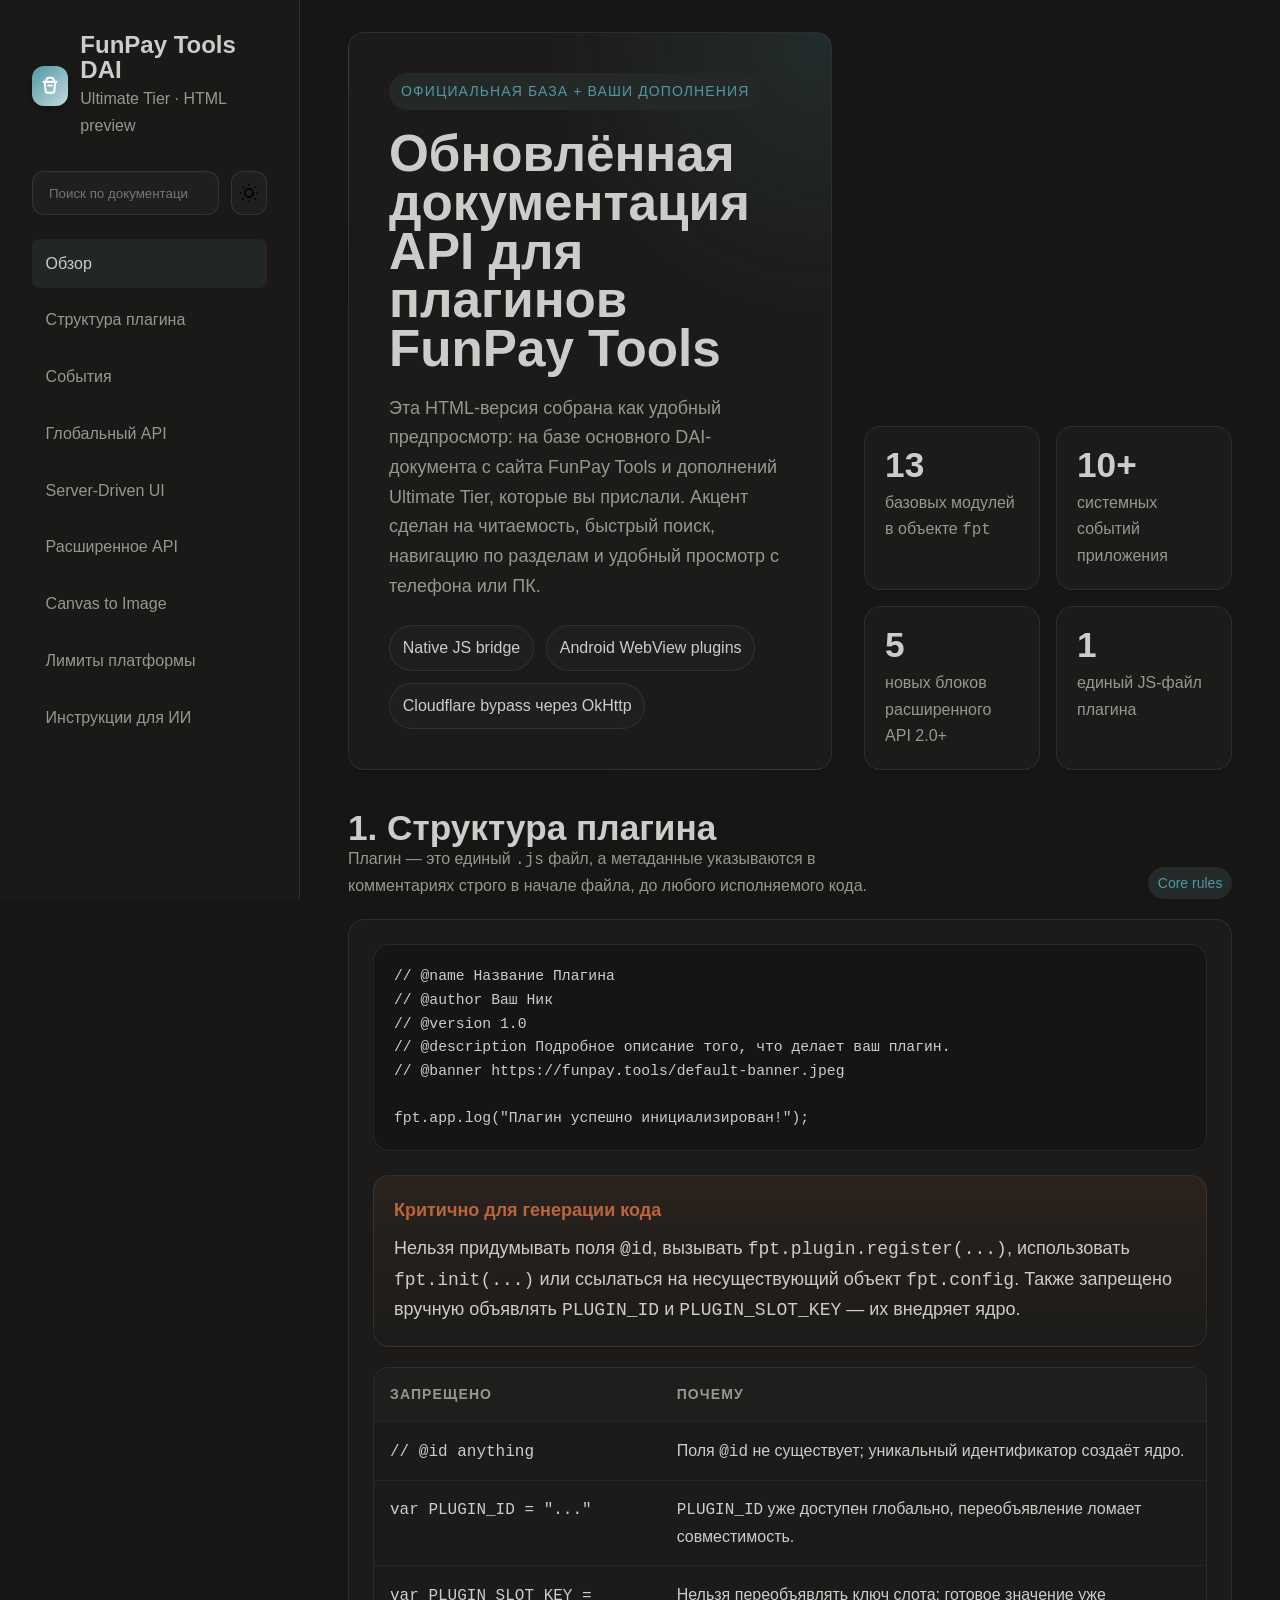
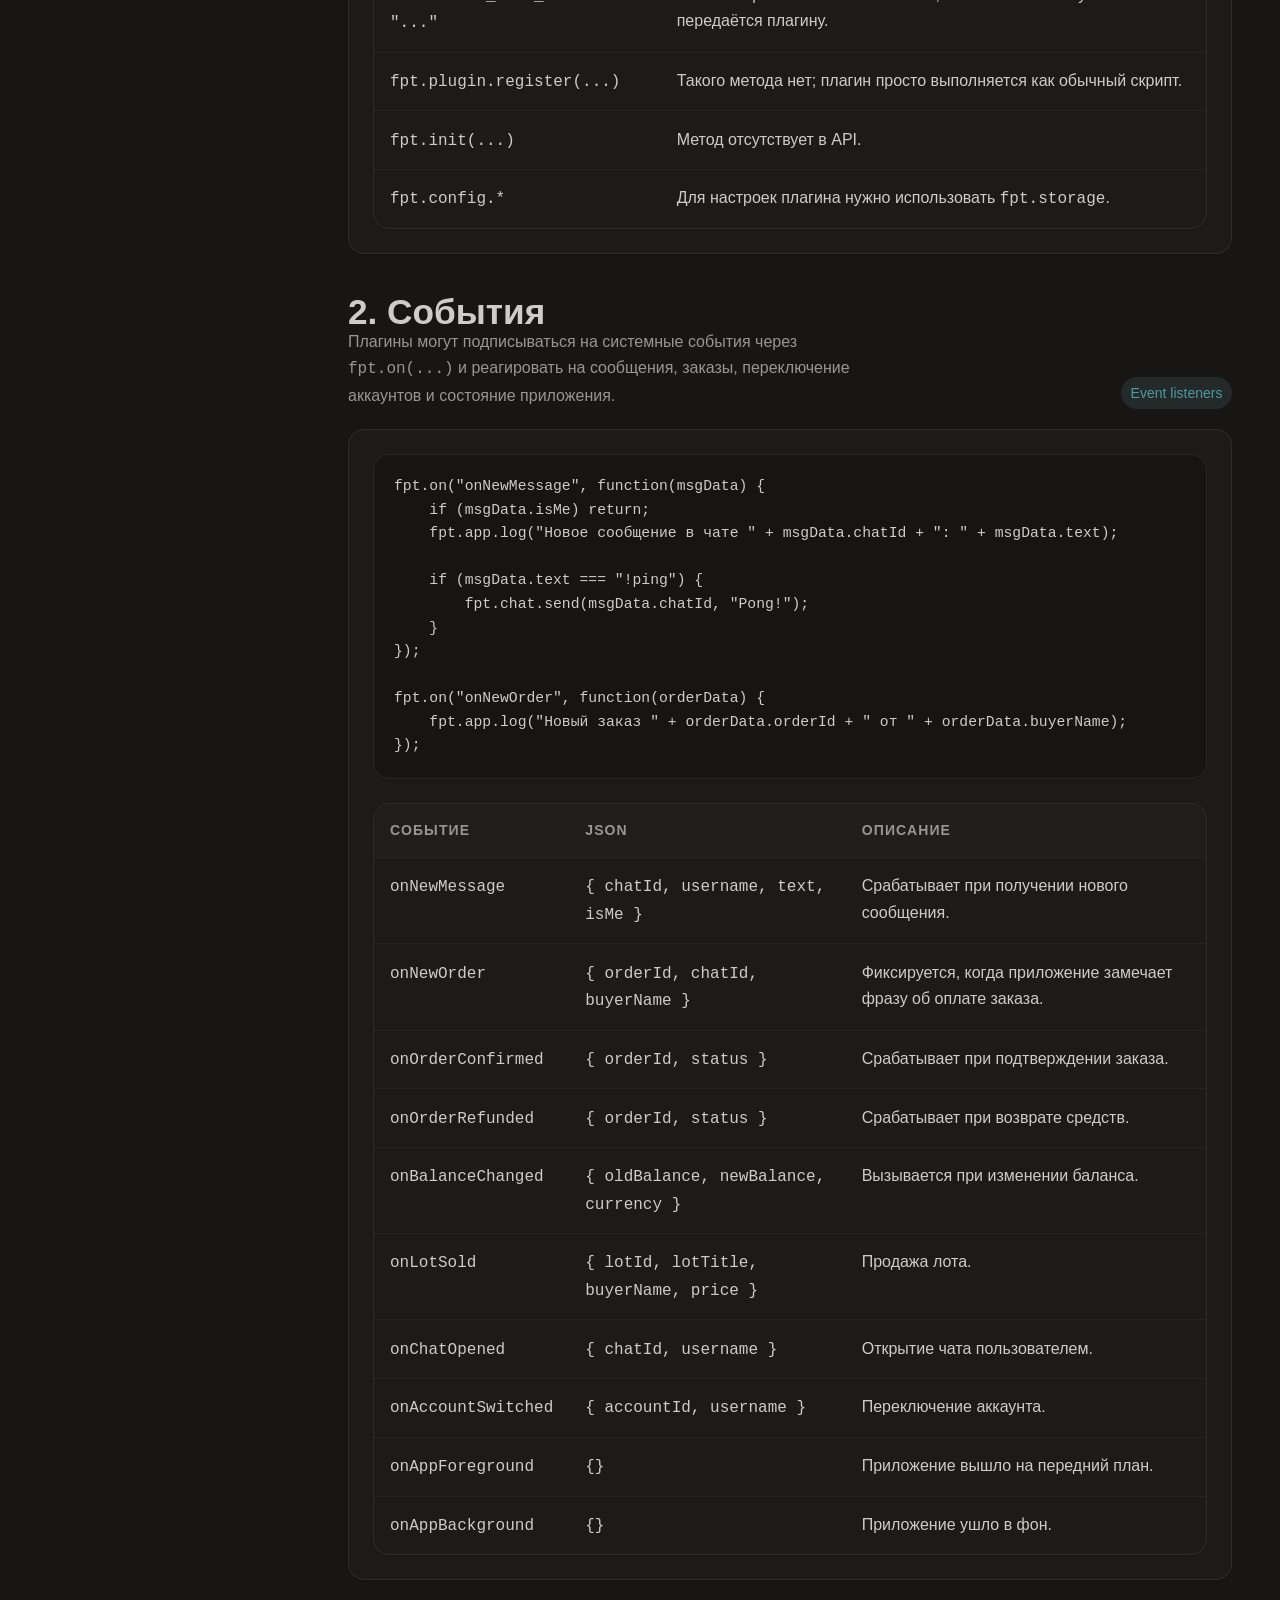
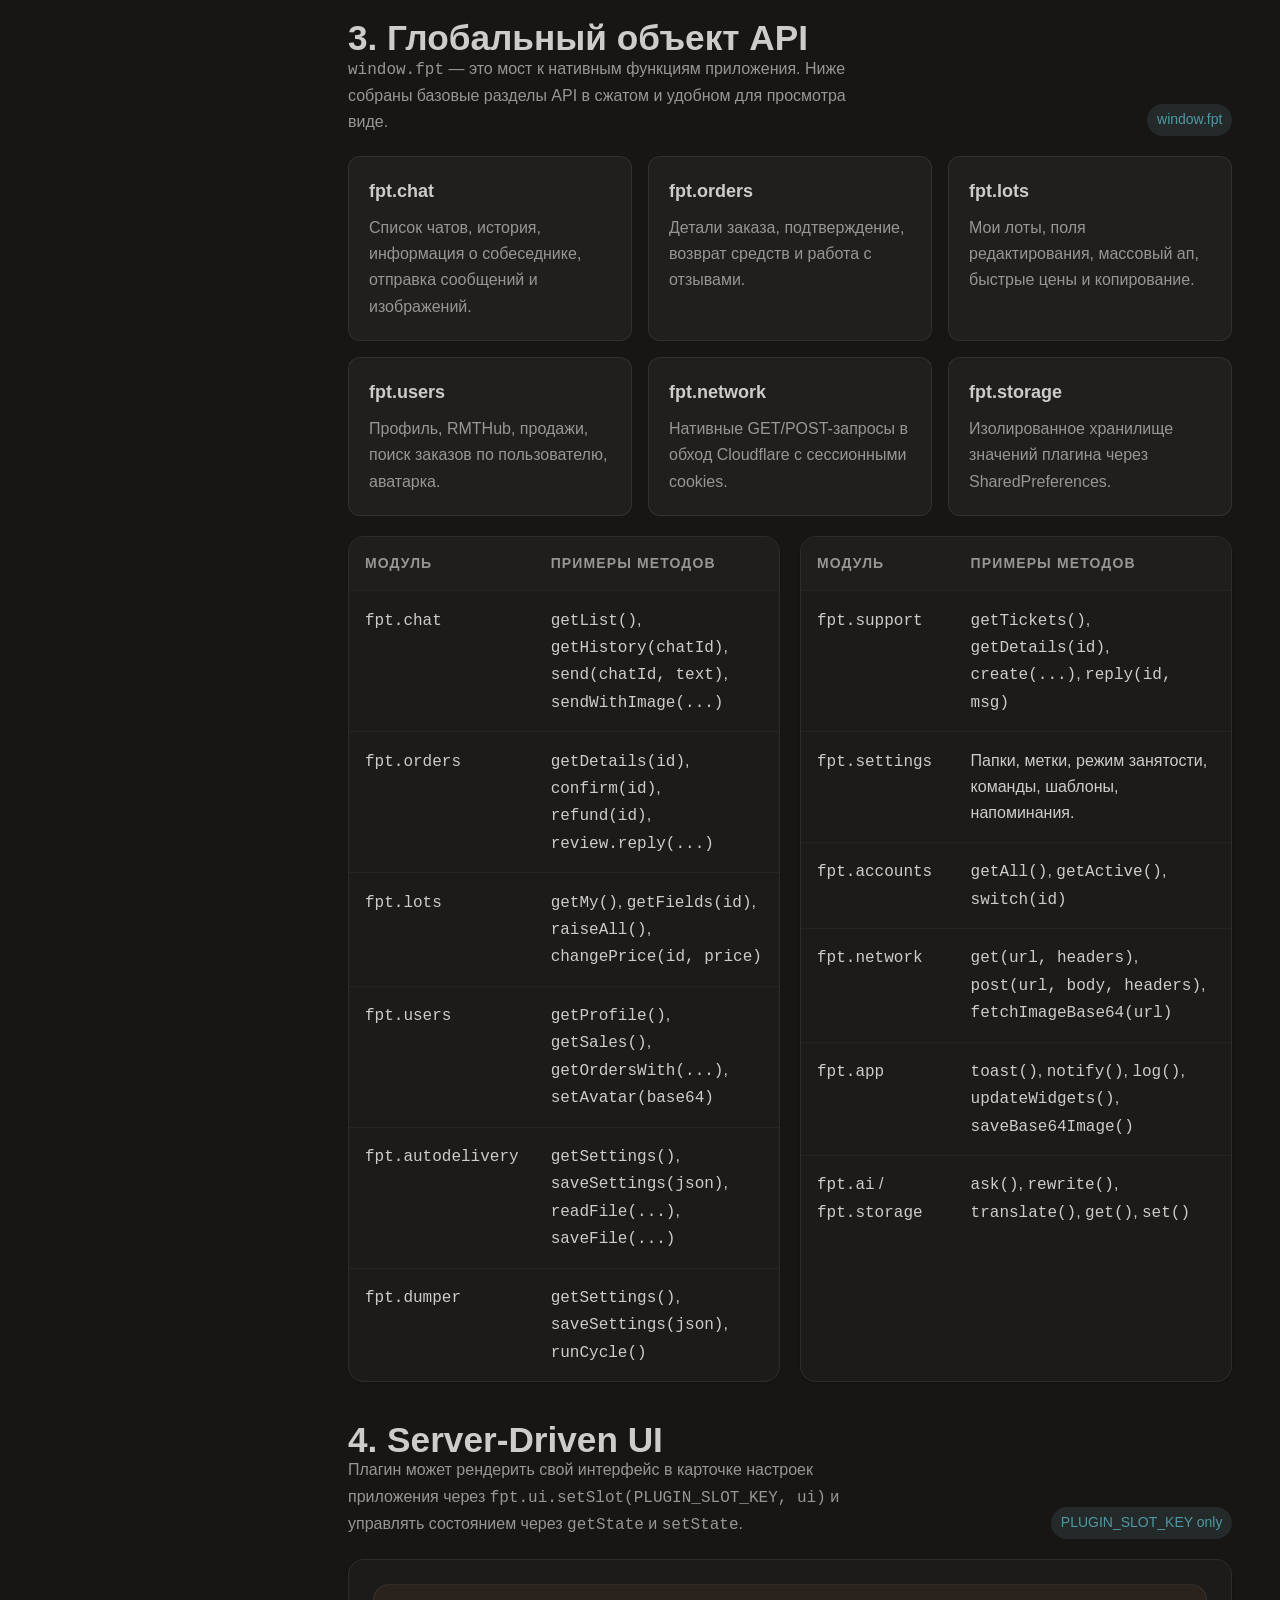
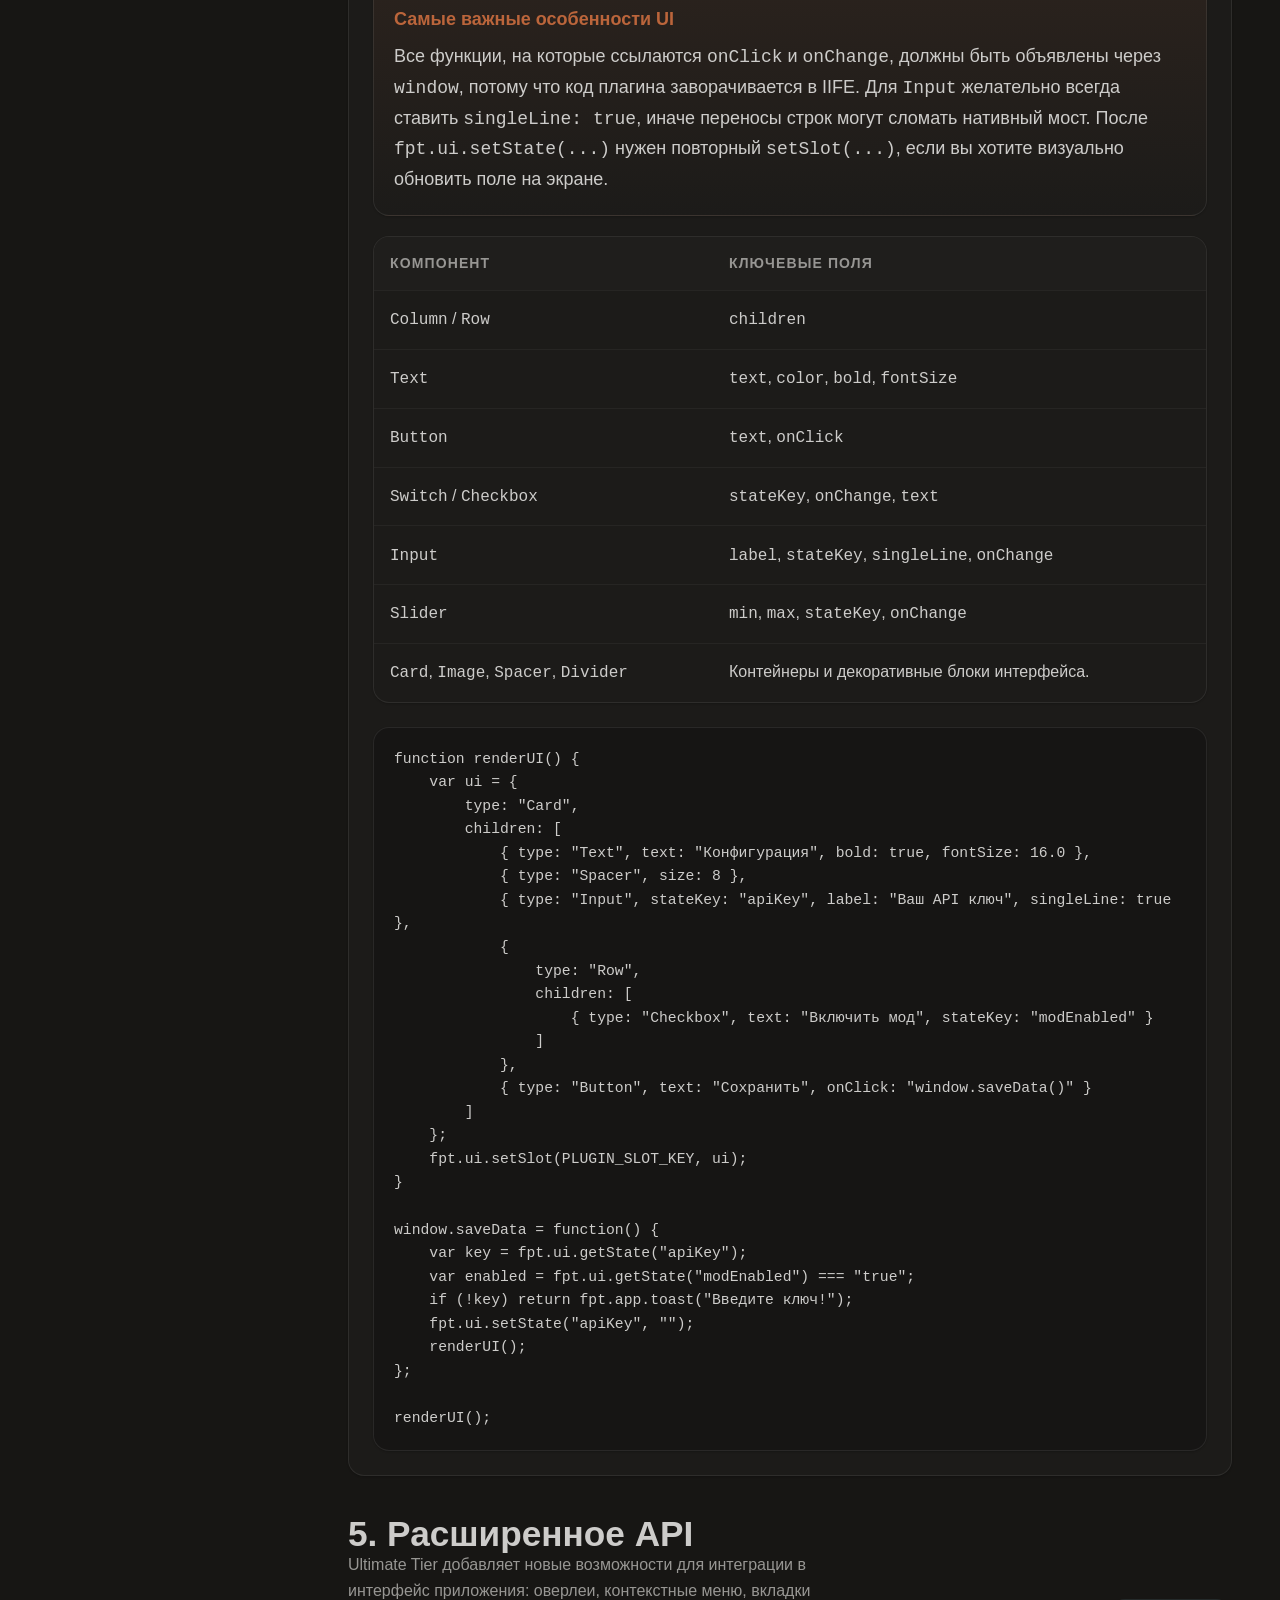
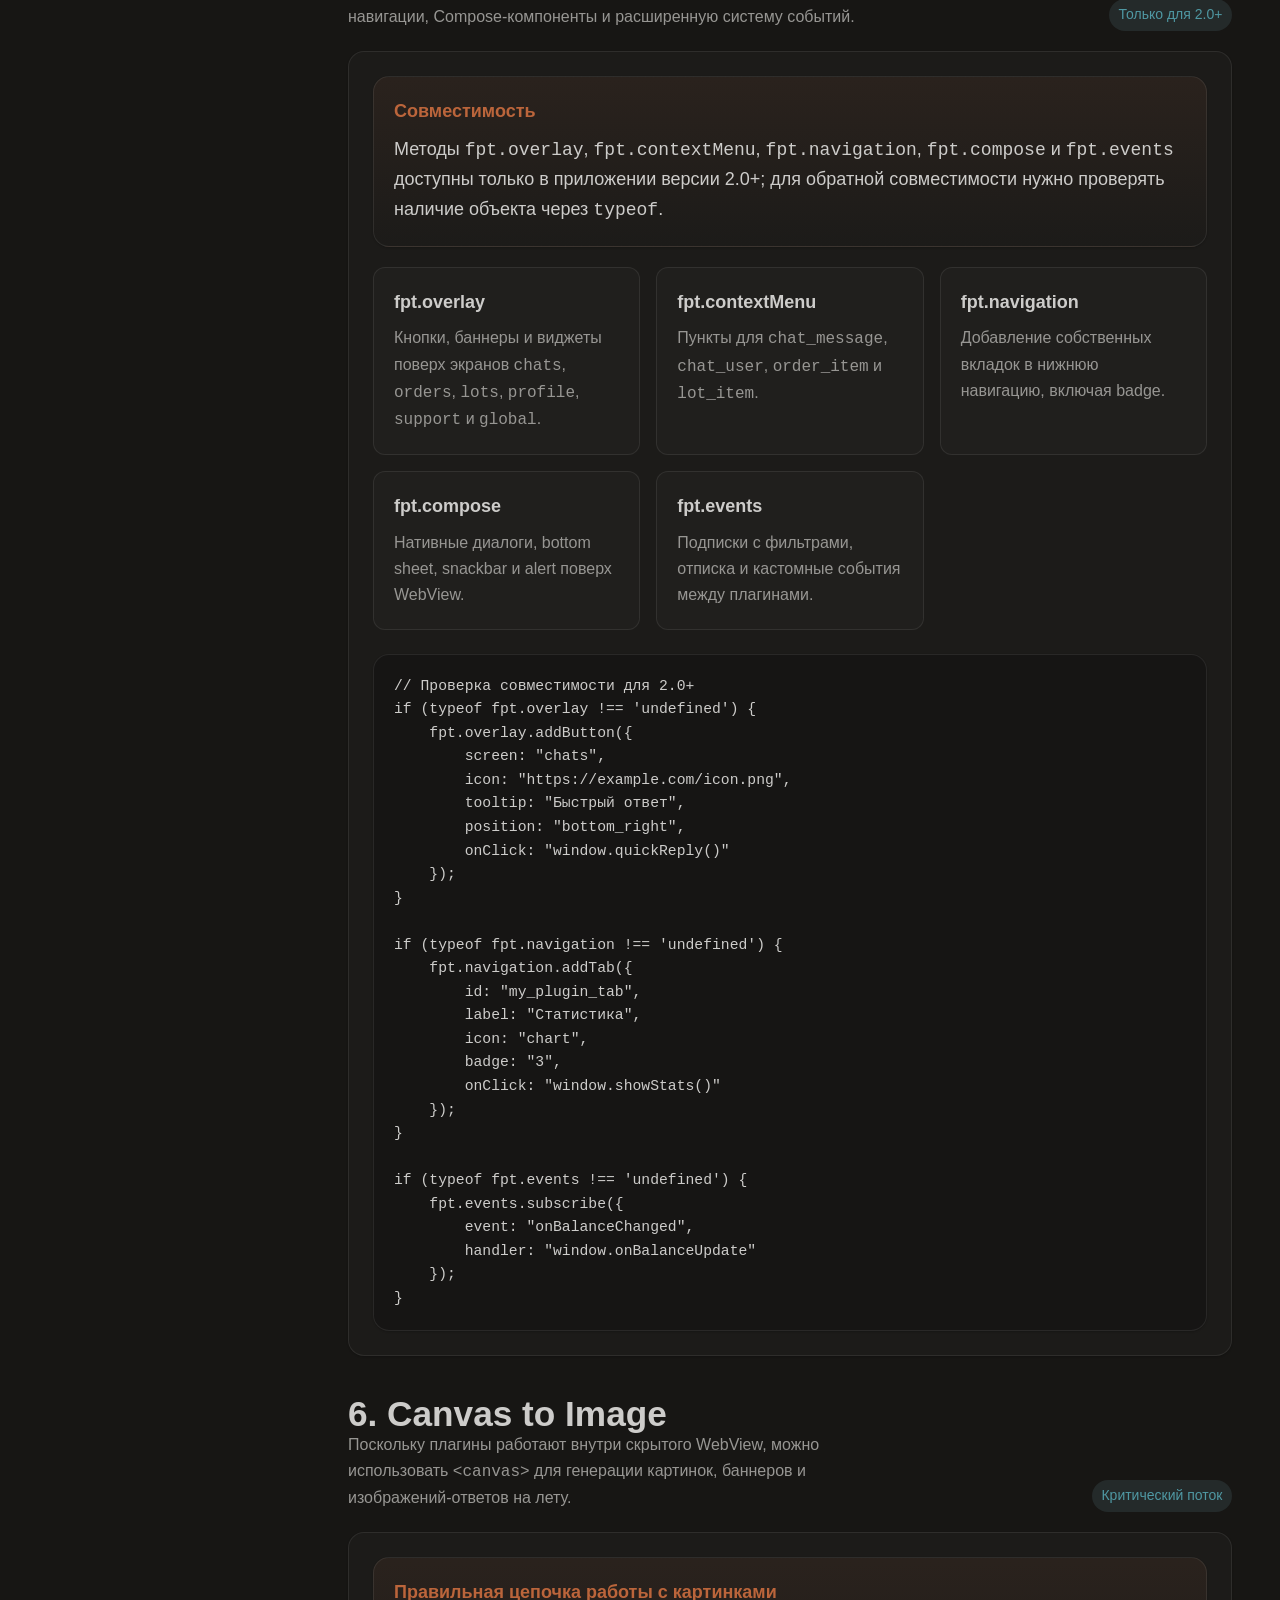
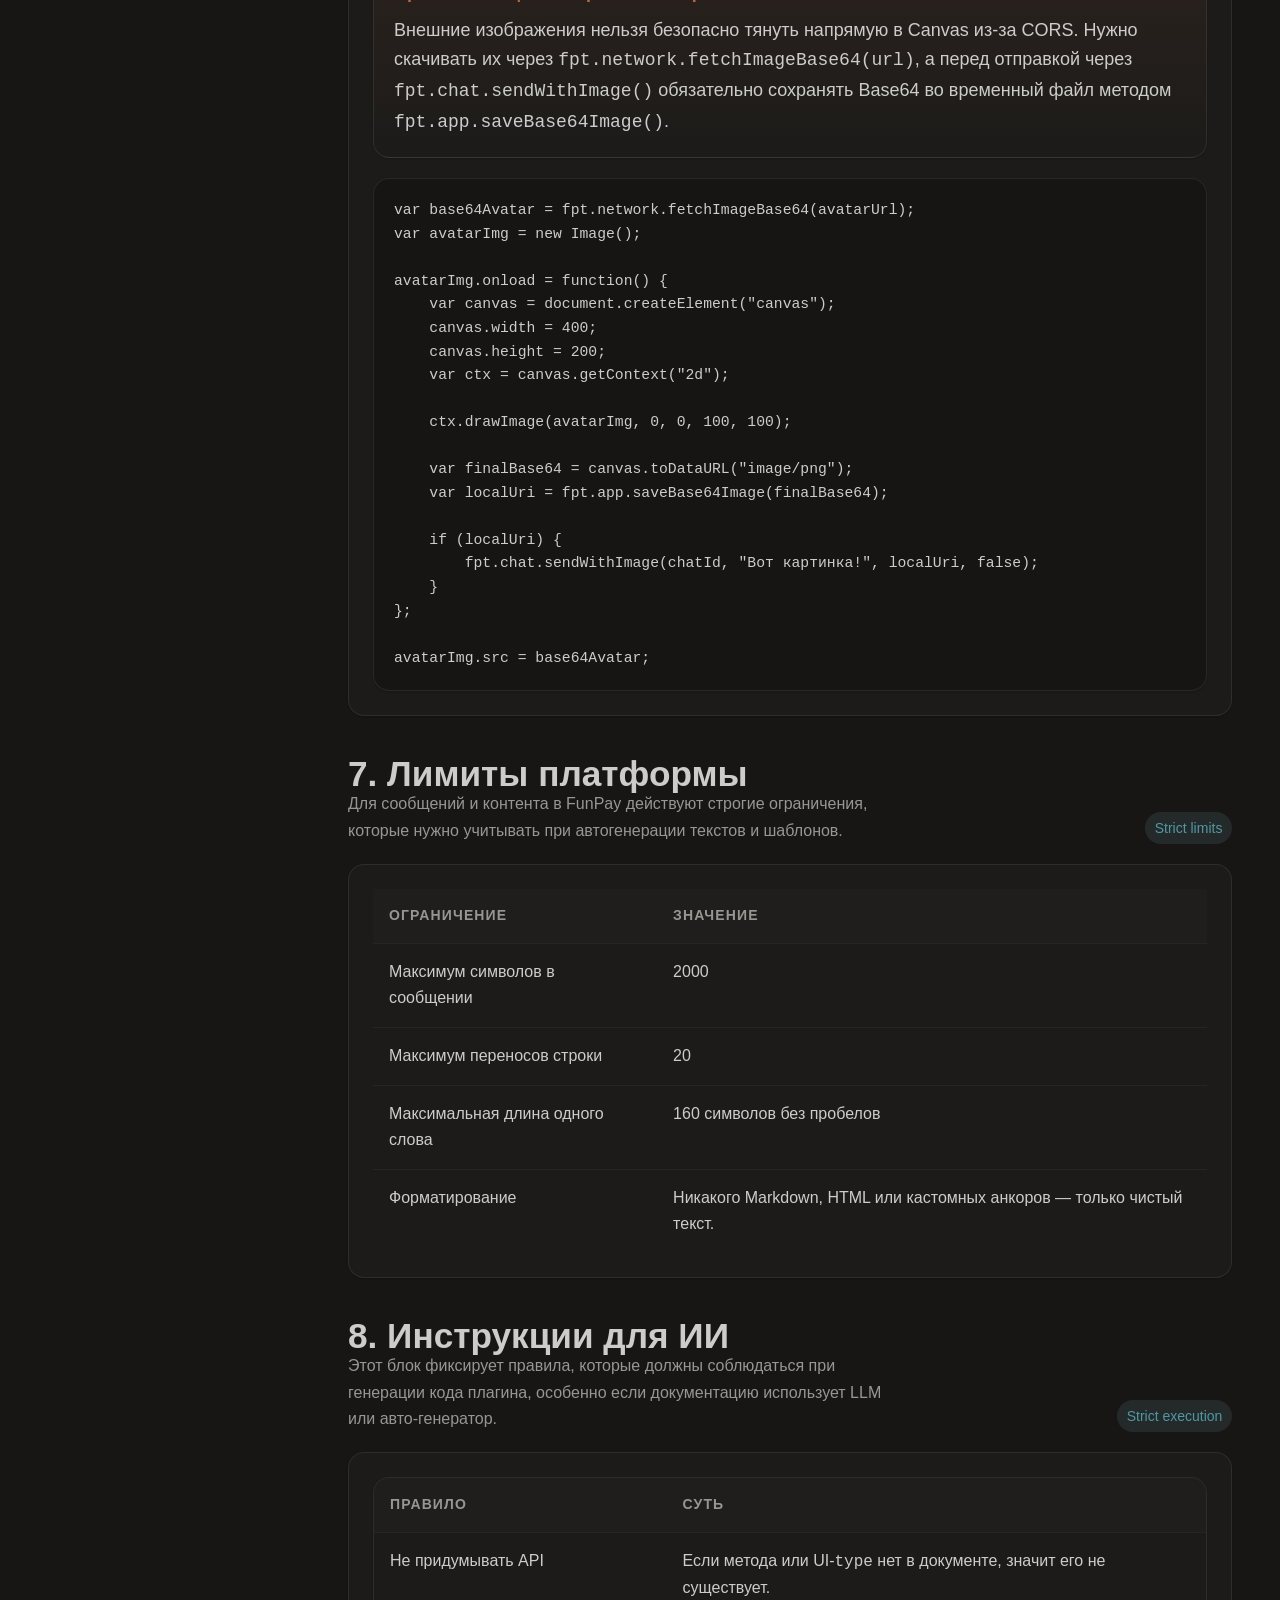
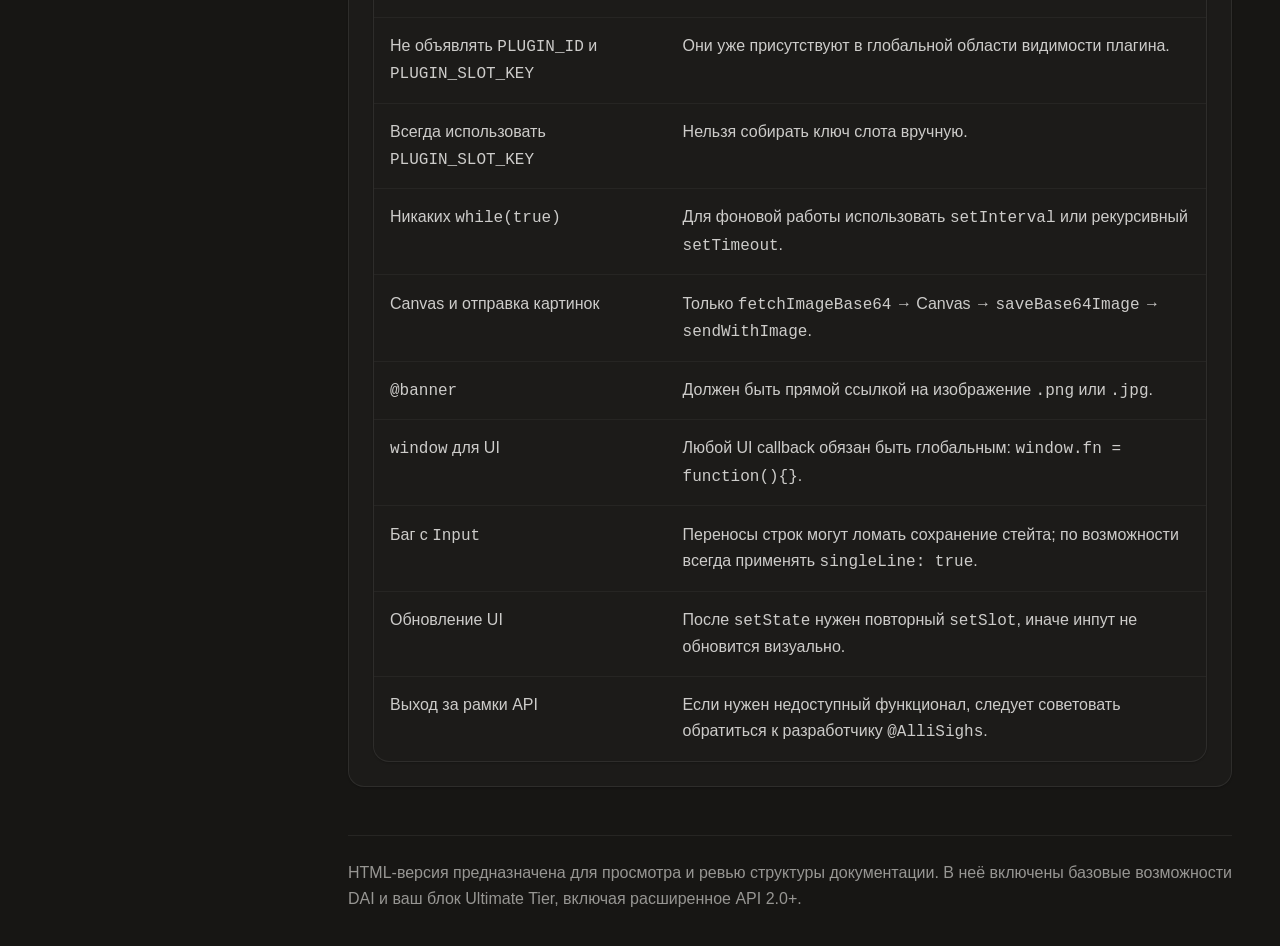
==== index.html @ c77160ac "Add files via upload" ====
<!doctype html>
<html lang="ru" data-theme="dark">
<head>
  <meta charset="UTF-8" />
  <meta name="viewport" content="width=device-width, initial-scale=1.0" />
  <title>FunPay Tools DAI — Ultimate Tier</title>
  <meta name="description" content="Обновлённая HTML-документация FunPay Tools Plugin Documentation for AI (DAI) — Ultimate Tier." />
  <link rel="preconnect" href="https://api.fontshare.com" />
  <link href="https://api.fontshare.com/v2/css?f[]=general-sans@400,500,600,700&f[]=cabinet-grotesk@500,700,800&display=swap" rel="stylesheet" />
  <style>
    :root, [data-theme="light"] {
      --text-xs: clamp(0.75rem, 0.7rem + 0.25vw, 0.875rem);
      --text-sm: clamp(0.875rem, 0.8rem + 0.35vw, 1rem);
      --text-base: clamp(1rem, 0.95rem + 0.25vw, 1.125rem);
      --text-lg: clamp(1.125rem, 1rem + 0.75vw, 1.5rem);
      --text-xl: clamp(1.5rem, 1.2rem + 1.25vw, 2.25rem);
      --text-2xl: clamp(2rem, 1.2rem + 2.5vw, 3.5rem);
      --space-1: 0.25rem; --space-2: 0.5rem; --space-3: 0.75rem; --space-4: 1rem;
      --space-5: 1.25rem; --space-6: 1.5rem; --space-8: 2rem; --space-10: 2.5rem;
      --space-12: 3rem; --space-16: 4rem; --space-20: 5rem;
      --color-bg: #f7f6f2; --color-surface: #f9f8f5; --color-surface-2: #fbfbf9;
      --color-surface-offset: #f3f0ec; --color-border: #d4d1ca; --color-divider: #dcd9d5;
      --color-text: #28251d; --color-text-muted: #7a7974; --color-text-faint: #bab9b4;
      --color-text-inverse: #f9f8f4; --color-primary: #01696f; --color-primary-hover: #0c4e54;
      --color-primary-highlight: #cedcd8; --color-success: #437a22; --color-warning: #964219;
      --color-error: #a12c7b; --radius-sm: 0.375rem; --radius-md: 0.5rem; --radius-lg: 0.75rem;
      --radius-xl: 1rem; --radius-full: 9999px; --shadow-sm: 0 1px 2px oklch(0.2 0.01 80 / 0.06);
      --shadow-md: 0 4px 12px oklch(0.2 0.01 80 / 0.08); --shadow-lg: 0 12px 32px oklch(0.2 0.01 80 / 0.12);
      --font-display: 'Cabinet Grotesk', Inter, sans-serif; --font-body: 'General Sans', Inter, sans-serif;
      --content-default: 1120px;
    }
    [data-theme="dark"] {
      --color-bg: #171614; --color-surface: #1c1b19; --color-surface-2: #201f1d; --color-surface-offset: #1d1c1a;
      --color-border: #393836; --color-divider: #262523; --color-text: #cdccca; --color-text-muted: #979693;
      --color-text-faint: #5a5957; --color-text-inverse: #2b2a28; --color-primary: #4f98a3; --color-primary-hover: #227f8b;
      --color-primary-highlight: #313b3b; --color-success: #6daa45; --color-warning: #bb653b; --color-error: #d163a7;
      --shadow-sm: 0 1px 2px oklch(0 0 0 / 0.2); --shadow-md: 0 4px 12px oklch(0 0 0 / 0.3); --shadow-lg: 0 12px 32px oklch(0 0 0 / 0.4);
    }
    *,:before,:after{box-sizing:border-box;margin:0;padding:0}
    html{scroll-behavior:smooth;-webkit-font-smoothing:antialiased;text-rendering:optimizeLegibility}
    body{font-family:var(--font-body);font-size:var(--text-base);background:var(--color-bg);color:var(--color-text);line-height:1.65;min-height:100dvh}
    a{color:inherit;text-decoration:none}
    img,svg{display:block;max-width:100%}
    code,pre{font-family: ui-monospace,SFMono-Regular,Menlo,Monaco,Consolas,monospace}
    .layout{display:grid;grid-template-columns:300px 1fr;max-width:1440px;margin:0 auto;min-height:100dvh}
    .sidebar{position:sticky;top:0;height:100dvh;padding:var(--space-8);border-right:1px solid color-mix(in oklab, var(--color-text) 12%, transparent);background:color-mix(in oklab,var(--color-surface) 88%, transparent);backdrop-filter:blur(16px);overflow:auto}
    .brand{display:flex;align-items:center;gap:var(--space-3);margin-bottom:var(--space-8)}
    .logo{width:40px;height:40px;border-radius:12px;background:linear-gradient(135deg,var(--color-primary),color-mix(in oklab,var(--color-primary) 35%, white));display:grid;place-items:center;color:white;box-shadow:var(--shadow-md)}
    .logo svg{width:22px;height:22px}
    .brand h1{font-family:var(--font-display);font-size:var(--text-lg);line-height:1.05}
    .brand p{font-size:var(--text-sm);color:var(--color-text-muted);margin-top:var(--space-1)}
    .controls{display:flex;gap:var(--space-3);margin-bottom:var(--space-6)}
    .search{width:100%;padding:0.85rem 1rem;border-radius:var(--radius-lg);border:1px solid color-mix(in oklab,var(--color-text) 12%, transparent);background:var(--color-surface-2);color:var(--color-text)}
    .theme-toggle{width:46px;border-radius:var(--radius-lg);border:1px solid color-mix(in oklab,var(--color-text) 12%, transparent);background:var(--color-surface-2);display:grid;place-items:center}
    .nav{display:grid;gap:var(--space-2)}
    .nav a{padding:0.7rem 0.85rem;border-radius:var(--radius-md);font-size:var(--text-sm);color:var(--color-text-muted)}
    .nav a:hover,.nav a.active{background:color-mix(in oklab,var(--color-primary) 10%, var(--color-surface));color:var(--color-text)}
    .main{padding:var(--space-8) clamp(var(--space-4),4vw,var(--space-12)) var(--space-20)}
    .hero{display:grid;grid-template-columns:1.25fr 0.95fr;gap:var(--space-8);align-items:end;margin-bottom:var(--space-10)}
    .hero-card,.stat-card,.callout,.table-wrap,.code-wrap,.section-card{background:var(--color-surface);border:1px solid color-mix(in oklab,var(--color-text) 10%, transparent);border-radius:var(--radius-xl);box-shadow:var(--shadow-sm)}
    .hero-card{padding:clamp(var(--space-6),4vw,var(--space-10));background:radial-gradient(circle at top right,color-mix(in oklab,var(--color-primary) 14%, transparent),transparent 32%),var(--color-surface)}
    .eyebrow{display:inline-flex;align-items:center;gap:0.5rem;padding:0.45rem 0.75rem;border-radius:var(--radius-full);background:color-mix(in oklab,var(--color-primary) 12%, var(--color-surface-offset));color:var(--color-primary);font-size:var(--text-xs);text-transform:uppercase;letter-spacing:.08em;margin-bottom:var(--space-5)}
    .hero h2{font-family:var(--font-display);font-size:var(--text-2xl);line-height:0.95;max-width:12ch;margin-bottom:var(--space-5)}
    .hero p{max-width:62ch;color:var(--color-text-muted)}
    .hero-meta{display:flex;flex-wrap:wrap;gap:var(--space-3);margin-top:var(--space-6)}
    .pill{padding:0.55rem 0.8rem;border-radius:var(--radius-full);background:var(--color-surface-2);border:1px solid color-mix(in oklab,var(--color-text) 10%, transparent);font-size:var(--text-sm)}
    .stat-grid{display:grid;grid-template-columns:repeat(2,1fr);gap:var(--space-4)}
    .stat-card{padding:var(--space-5)} .stat-card strong{display:block;font-family:var(--font-display);font-size:var(--text-xl);line-height:1}.stat-card span{display:block;color:var(--color-text-muted);font-size:var(--text-sm);margin-top:var(--space-2)}
    .section{margin-top:var(--space-10);scroll-margin-top:var(--space-8)}
    .section-header{display:flex;align-items:end;justify-content:space-between;gap:var(--space-4);margin-bottom:var(--space-5)}
    .section-header h3{font-family:var(--font-display);font-size:var(--text-xl);line-height:1}
    .section-header p{color:var(--color-text-muted);font-size:var(--text-sm);max-width:60ch}
    .section-card{padding:var(--space-6)}
    .callout{padding:var(--space-5);margin-bottom:var(--space-5);background:linear-gradient(180deg,color-mix(in oklab,var(--color-warning) 10%, var(--color-surface)),var(--color-surface))}
    .callout strong{display:block;margin-bottom:var(--space-2);color:var(--color-warning)}
    .grid-2{display:grid;grid-template-columns:repeat(2,minmax(0,1fr));gap:var(--space-5)}
    .table-wrap{overflow:auto}
    table{width:100%;border-collapse:collapse;font-size:var(--text-sm)}
    th,td{padding:0.95rem 1rem;vertical-align:top;border-bottom:1px solid var(--color-divider);text-align:left}
    th{font-size:var(--text-xs);text-transform:uppercase;letter-spacing:.08em;color:var(--color-text-muted);background:color-mix(in oklab,var(--color-surface-2) 88%, transparent);position:sticky;top:0}
    tr:last-child td{border-bottom:none}
    .code-wrap{overflow:auto;background:color-mix(in oklab,var(--color-surface-2) 82%, black);padding:var(--space-5)}
    pre{white-space:pre-wrap;word-break:break-word;font-size:0.92rem;line-height:1.6;color:var(--color-text)}
    .tag{display:inline-flex;align-items:center;padding:0.28rem 0.6rem;border-radius:var(--radius-full);font-size:var(--text-xs);background:color-mix(in oklab,var(--color-primary) 14%, var(--color-surface));color:var(--color-primary)}
    .cards{display:grid;grid-template-columns:repeat(auto-fit,minmax(220px,1fr));gap:var(--space-4)}
    .mini-card{padding:var(--space-5);border-radius:var(--radius-lg);background:var(--color-surface-2);border:1px solid color-mix(in oklab,var(--color-text) 10%, transparent)}
    .mini-card h4{font-size:var(--text-base);margin-bottom:var(--space-2)}
    .mini-card p{font-size:var(--text-sm);color:var(--color-text-muted)}
    .footer{margin-top:var(--space-12);padding-top:var(--space-6);border-top:1px solid var(--color-divider);color:var(--color-text-muted);font-size:var(--text-sm)}
    .hidden{display:none!important}
    mark{background:color-mix(in oklab,var(--color-gold, #d19900) 28%, transparent);color:inherit;padding:0 .15em;border-radius:.25em}
    @media (max-width: 1080px){.layout{grid-template-columns:1fr}.sidebar{position:relative;height:auto;border-right:none;border-bottom:1px solid var(--color-divider)}.hero{grid-template-columns:1fr}.stat-grid{grid-template-columns:repeat(4,1fr)}}
    @media (max-width: 760px){.main{padding:var(--space-6) var(--space-4) var(--space-12)}.stat-grid,.grid-2{grid-template-columns:1fr}.section-card,.hero-card,.code-wrap{padding:var(--space-5)}.hero h2{max-width:14ch}.controls{flex-wrap:wrap}.theme-toggle{height:48px}.search{min-height:48px}}
  </style>
</head>
<body>
  <div class="layout">
    <aside class="sidebar">
      <div class="brand">
        <div class="logo" aria-hidden="true">
          <svg viewBox="0 0 24 24" fill="none" stroke="currentColor" stroke-width="2.2" stroke-linecap="round" stroke-linejoin="round" aria-label="FunPay Tools logo">
            <path d="M5 7.5h14"/>
            <path d="M8 7.5V5.8A2.8 2.8 0 0 1 10.8 3h2.4A2.8 2.8 0 0 1 16 5.8v1.7"/>
            <path d="M6.2 7.5l1.1 10.1A2 2 0 0 0 9.3 19.4h5.4a2 2 0 0 0 2-1.8l1.1-10.1"/>
            <path d="M10 11.5h4"/>
          </svg>
        </div>
        <div>
          <h1>FunPay Tools DAI</h1>
          <p>Ultimate Tier · HTML preview</p>
        </div>
      </div>
      <div class="controls">
        <input id="search" class="search" type="search" placeholder="Поиск по документации..." aria-label="Поиск по документации" />
        <button class="theme-toggle" data-theme-toggle aria-label="Переключить тему">
          <svg width="20" height="20" viewBox="0 0 24 24" fill="none" stroke="currentColor" stroke-width="2"><path d="M21 12.79A9 9 0 1 1 11.21 3 7 7 0 0 0 21 12.79z"></path></svg>
        </button>
      </div>
      <nav class="nav" id="nav">
        <a href="#overview">Обзор</a>
        <a href="#structure">Структура плагина</a>
        <a href="#events">События</a>
        <a href="#api">Глобальный API</a>
        <a href="#ui">Server-Driven UI</a>
        <a href="#extended">Расширенное API</a>
        <a href="#canvas">Canvas to Image</a>
        <a href="#limits">Лимиты платформы</a>
        <a href="#ai-rules">Инструкции для ИИ</a>
      </nav>
    </aside>
    <main class="main" id="content">
      <section class="hero" id="overview" data-search="overview funpay tools dai plugin documentation api ultimate tier">
        <div class="hero-card">
          <span class="eyebrow">Официальная база + ваши дополнения</span>
          <h2>Обновлённая документация API для плагинов FunPay Tools</h2>
          <p>Эта HTML-версия собрана как удобный предпросмотр: на базе основного DAI-документа с сайта FunPay Tools и дополнений Ultimate Tier, которые вы прислали. Акцент сделан на читаемость, быстрый поиск, навигацию по разделам и удобный просмотр с телефона или ПК.</p>
          <div class="hero-meta">
            <span class="pill">Native JS bridge</span>
            <span class="pill">Android WebView plugins</span>
            <span class="pill">Cloudflare bypass через OkHttp</span>
          </div>
        </div>
        <div class="stat-grid">
          <div class="stat-card"><strong>13</strong><span>базовых модулей в объекте <code>fpt</code></span></div>
          <div class="stat-card"><strong>10+</strong><span>системных событий приложения</span></div>
          <div class="stat-card"><strong>5</strong><span>новых блоков расширенного API 2.0+</span></div>
          <div class="stat-card"><strong>1</strong><span>единый JS-файл плагина</span></div>
        </div>
      </section>

      <section class="section" id="structure" data-search="структура плагина мета информация banner plugin_id plugin_slot_key запрещенные поля">
        <div class="section-header">
          <div>
            <h3>1. Структура плагина</h3>
            <p>Плагин — это единый <code>.js</code> файл, а метаданные указываются в комментариях строго в начале файла, до любого исполняемого кода.</p>
          </div>
          <span class="tag">Core rules</span>
        </div>
        <div class="section-card">
          <div class="code-wrap" style="margin-bottom:1.5rem">
<pre>// @name Название Плагина
// @author Ваш Ник
// @version 1.0
// @description Подробное описание того, что делает ваш плагин.
// @banner https://funpay.tools/default-banner.jpeg

fpt.app.log("Плагин успешно инициализирован!");</pre>
          </div>
          <div class="callout">
            <strong>Критично для генерации кода</strong>
            <p>Нельзя придумывать поля <code>@id</code>, вызывать <code>fpt.plugin.register(...)</code>, использовать <code>fpt.init(...)</code> или ссылаться на несуществующий объект <code>fpt.config</code>. Также запрещено вручную объявлять <code>PLUGIN_ID</code> и <code>PLUGIN_SLOT_KEY</code> — их внедряет ядро.</p>
          </div>
          <div class="table-wrap">
            <table>
              <thead><tr><th>Запрещено</th><th>Почему</th></tr></thead>
              <tbody>
                <tr><td><code>// @id anything</code></td><td>Поля <code>@id</code> не существует; уникальный идентификатор создаёт ядро.</td></tr>
                <tr><td><code>var PLUGIN_ID = "..."</code></td><td><code>PLUGIN_ID</code> уже доступен глобально, переобъявление ломает совместимость.</td></tr>
                <tr><td><code>var PLUGIN_SLOT_KEY = "..."</code></td><td>Нельзя переобъявлять ключ слота; готовое значение уже передаётся плагину.</td></tr>
                <tr><td><code>fpt.plugin.register(...)</code></td><td>Такого метода нет; плагин просто выполняется как обычный скрипт.</td></tr>
                <tr><td><code>fpt.init(...)</code></td><td>Метод отсутствует в API.</td></tr>
                <tr><td><code>fpt.config.*</code></td><td>Для настроек плагина нужно использовать <code>fpt.storage</code>.</td></tr>
              </tbody>
            </table>
          </div>
        </div>
      </section>

      <section class="section" id="events" data-search="events listeners onNewMessage onNewOrder onBalanceChanged onAppForeground">
        <div class="section-header">
          <div>
            <h3>2. События</h3>
            <p>Плагины могут подписываться на системные события через <code>fpt.on(...)</code> и реагировать на сообщения, заказы, переключение аккаунтов и состояние приложения.</p>
          </div>
          <span class="tag">Event listeners</span>
        </div>
        <div class="section-card">
          <div class="code-wrap" style="margin-bottom:1.5rem">
<pre>fpt.on("onNewMessage", function(msgData) {
    if (msgData.isMe) return;
    fpt.app.log("Новое сообщение в чате " + msgData.chatId + ": " + msgData.text);

    if (msgData.text === "!ping") {
        fpt.chat.send(msgData.chatId, "Pong!");
    }
});

fpt.on("onNewOrder", function(orderData) {
    fpt.app.log("Новый заказ " + orderData.orderId + " от " + orderData.buyerName);
});</pre>
          </div>
          <div class="table-wrap">
            <table>
              <thead><tr><th>Событие</th><th>JSON</th><th>Описание</th></tr></thead>
              <tbody>
                <tr><td><code>onNewMessage</code></td><td><code>{ chatId, username, text, isMe }</code></td><td>Срабатывает при получении нового сообщения.</td></tr>
                <tr><td><code>onNewOrder</code></td><td><code>{ orderId, chatId, buyerName }</code></td><td>Фиксируется, когда приложение замечает фразу об оплате заказа.</td></tr>
                <tr><td><code>onOrderConfirmed</code></td><td><code>{ orderId, status }</code></td><td>Срабатывает при подтверждении заказа.</td></tr>
                <tr><td><code>onOrderRefunded</code></td><td><code>{ orderId, status }</code></td><td>Срабатывает при возврате средств.</td></tr>
                <tr><td><code>onBalanceChanged</code></td><td><code>{ oldBalance, newBalance, currency }</code></td><td>Вызывается при изменении баланса.</td></tr>
                <tr><td><code>onLotSold</code></td><td><code>{ lotId, lotTitle, buyerName, price }</code></td><td>Продажа лота.</td></tr>
                <tr><td><code>onChatOpened</code></td><td><code>{ chatId, username }</code></td><td>Открытие чата пользователем.</td></tr>
                <tr><td><code>onAccountSwitched</code></td><td><code>{ accountId, username }</code></td><td>Переключение аккаунта.</td></tr>
                <tr><td><code>onAppForeground</code></td><td><code>{}</code></td><td>Приложение вышло на передний план.</td></tr>
                <tr><td><code>onAppBackground</code></td><td><code>{}</code></td><td>Приложение ушло в фон.</td></tr>
              </tbody>
            </table>
          </div>
        </div>
      </section>

      <section class="section" id="api" data-search="fpt api chat orders lots users autodelivery dumper support settings accounts network app ai storage">
        <div class="section-header">
          <div>
            <h3>3. Глобальный объект API</h3>
            <p><code>window.fpt</code> — это мост к нативным функциям приложения. Ниже собраны базовые разделы API в сжатом и удобном для просмотра виде.</p>
          </div>
          <span class="tag">window.fpt</span>
        </div>
        <div class="cards" style="margin-bottom:1.25rem">
          <div class="mini-card"><h4>fpt.chat</h4><p>Список чатов, история, информация о собеседнике, отправка сообщений и изображений.</p></div>
          <div class="mini-card"><h4>fpt.orders</h4><p>Детали заказа, подтверждение, возврат средств и работа с отзывами.</p></div>
          <div class="mini-card"><h4>fpt.lots</h4><p>Мои лоты, поля редактирования, массовый ап, быстрые цены и копирование.</p></div>
          <div class="mini-card"><h4>fpt.users</h4><p>Профиль, RMTHub, продажи, поиск заказов по пользователю, аватарка.</p></div>
          <div class="mini-card"><h4>fpt.network</h4><p>Нативные GET/POST-запросы в обход Cloudflare с сессионными cookies.</p></div>
          <div class="mini-card"><h4>fpt.storage</h4><p>Изолированное хранилище значений плагина через SharedPreferences.</p></div>
        </div>
        <div class="grid-2">
          <div class="table-wrap">
            <table>
              <thead><tr><th>Модуль</th><th>Примеры методов</th></tr></thead>
              <tbody>
                <tr><td><code>fpt.chat</code></td><td><code>getList()</code>, <code>getHistory(chatId)</code>, <code>send(chatId, text)</code>, <code>sendWithImage(...)</code></td></tr>
                <tr><td><code>fpt.orders</code></td><td><code>getDetails(id)</code>, <code>confirm(id)</code>, <code>refund(id)</code>, <code>review.reply(...)</code></td></tr>
                <tr><td><code>fpt.lots</code></td><td><code>getMy()</code>, <code>getFields(id)</code>, <code>raiseAll()</code>, <code>changePrice(id, price)</code></td></tr>
                <tr><td><code>fpt.users</code></td><td><code>getProfile()</code>, <code>getSales()</code>, <code>getOrdersWith(...)</code>, <code>setAvatar(base64)</code></td></tr>
                <tr><td><code>fpt.autodelivery</code></td><td><code>getSettings()</code>, <code>saveSettings(json)</code>, <code>readFile(...)</code>, <code>saveFile(...)</code></td></tr>
                <tr><td><code>fpt.dumper</code></td><td><code>getSettings()</code>, <code>saveSettings(json)</code>, <code>runCycle()</code></td></tr>
              </tbody>
            </table>
          </div>
          <div class="table-wrap">
            <table>
              <thead><tr><th>Модуль</th><th>Примеры методов</th></tr></thead>
              <tbody>
                <tr><td><code>fpt.support</code></td><td><code>getTickets()</code>, <code>getDetails(id)</code>, <code>create(...)</code>, <code>reply(id, msg)</code></td></tr>
                <tr><td><code>fpt.settings</code></td><td>Папки, метки, режим занятости, команды, шаблоны, напоминания.</td></tr>
                <tr><td><code>fpt.accounts</code></td><td><code>getAll()</code>, <code>getActive()</code>, <code>switch(id)</code></td></tr>
                <tr><td><code>fpt.network</code></td><td><code>get(url, headers)</code>, <code>post(url, body, headers)</code>, <code>fetchImageBase64(url)</code></td></tr>
                <tr><td><code>fpt.app</code></td><td><code>toast()</code>, <code>notify()</code>, <code>log()</code>, <code>updateWidgets()</code>, <code>saveBase64Image()</code></td></tr>
                <tr><td><code>fpt.ai</code> / <code>fpt.storage</code></td><td><code>ask()</code>, <code>rewrite()</code>, <code>translate()</code>, <code>get()</code>, <code>set()</code></td></tr>
              </tbody>
            </table>
          </div>
        </div>
      </section>

      <section class="section" id="ui" data-search="server driven ui setSlot removeSlot getState setState column row text button switch checkbox input slider card image spacer divider window global scope">
        <div class="section-header">
          <div>
            <h3>4. Server-Driven UI</h3>
            <p>Плагин может рендерить свой интерфейс в карточке настроек приложения через <code>fpt.ui.setSlot(PLUGIN_SLOT_KEY, ui)</code> и управлять состоянием через <code>getState</code> и <code>setState</code>.</p>
          </div>
          <span class="tag">PLUGIN_SLOT_KEY only</span>
        </div>
        <div class="section-card">
          <div class="callout">
            <strong>Самые важные особенности UI</strong>
            <p>Все функции, на которые ссылаются <code>onClick</code> и <code>onChange</code>, должны быть объявлены через <code>window</code>, потому что код плагина заворачивается в IIFE. Для <code>Input</code> желательно всегда ставить <code>singleLine: true</code>, иначе переносы строк могут сломать нативный мост. После <code>fpt.ui.setState(...)</code> нужен повторный <code>setSlot(...)</code>, если вы хотите визуально обновить поле на экране.</p>
          </div>
          <div class="table-wrap" style="margin-bottom:1.5rem">
            <table>
              <thead><tr><th>Компонент</th><th>Ключевые поля</th></tr></thead>
              <tbody>
                <tr><td><code>Column</code> / <code>Row</code></td><td><code>children</code></td></tr>
                <tr><td><code>Text</code></td><td><code>text</code>, <code>color</code>, <code>bold</code>, <code>fontSize</code></td></tr>
                <tr><td><code>Button</code></td><td><code>text</code>, <code>onClick</code></td></tr>
                <tr><td><code>Switch</code> / <code>Checkbox</code></td><td><code>stateKey</code>, <code>onChange</code>, <code>text</code></td></tr>
                <tr><td><code>Input</code></td><td><code>label</code>, <code>stateKey</code>, <code>singleLine</code>, <code>onChange</code></td></tr>
                <tr><td><code>Slider</code></td><td><code>min</code>, <code>max</code>, <code>stateKey</code>, <code>onChange</code></td></tr>
                <tr><td><code>Card</code>, <code>Image</code>, <code>Spacer</code>, <code>Divider</code></td><td>Контейнеры и декоративные блоки интерфейса.</td></tr>
              </tbody>
            </table>
          </div>
          <div class="code-wrap">
<pre>function renderUI() {
    var ui = {
        type: "Card",
        children: [
            { type: "Text", text: "Конфигурация", bold: true, fontSize: 16.0 },
            { type: "Spacer", size: 8 },
            { type: "Input", stateKey: "apiKey", label: "Ваш API ключ", singleLine: true },
            {
                type: "Row",
                children: [
                    { type: "Checkbox", text: "Включить мод", stateKey: "modEnabled" }
                ]
            },
            { type: "Button", text: "Сохранить", onClick: "window.saveData()" }
        ]
    };
    fpt.ui.setSlot(PLUGIN_SLOT_KEY, ui);
}

window.saveData = function() {
    var key = fpt.ui.getState("apiKey");
    var enabled = fpt.ui.getState("modEnabled") === "true";
    if (!key) return fpt.app.toast("Введите ключ!");
    fpt.ui.setState("apiKey", "");
    renderUI();
};

renderUI();</pre>
          </div>
        </div>
      </section>

      <section class="section" id="extended" data-search="overlay contextMenu navigation compose events subscribe addButton addBanner addItem addTab showDialog showBottomSheet showSnackbar showAlert emit version 2.0+">
        <div class="section-header">
          <div>
            <h3>5. Расширенное API</h3>
            <p>Ultimate Tier добавляет новые возможности для интеграции в интерфейс приложения: оверлеи, контекстные меню, вкладки навигации, Compose-компоненты и расширенную систему событий.</p>
          </div>
          <span class="tag">Только для 2.0+</span>
        </div>
        <div class="section-card">
          <div class="callout">
            <strong>Совместимость</strong>
            <p>Методы <code>fpt.overlay</code>, <code>fpt.contextMenu</code>, <code>fpt.navigation</code>, <code>fpt.compose</code> и <code>fpt.events</code> доступны только в приложении версии 2.0+; для обратной совместимости нужно проверять наличие объекта через <code>typeof</code>.</p>
          </div>
          <div class="cards" style="margin-bottom:1.5rem">
            <div class="mini-card"><h4>fpt.overlay</h4><p>Кнопки, баннеры и виджеты поверх экранов <code>chats</code>, <code>orders</code>, <code>lots</code>, <code>profile</code>, <code>support</code> и <code>global</code>.</p></div>
            <div class="mini-card"><h4>fpt.contextMenu</h4><p>Пункты для <code>chat_message</code>, <code>chat_user</code>, <code>order_item</code> и <code>lot_item</code>.</p></div>
            <div class="mini-card"><h4>fpt.navigation</h4><p>Добавление собственных вкладок в нижнюю навигацию, включая badge.</p></div>
            <div class="mini-card"><h4>fpt.compose</h4><p>Нативные диалоги, bottom sheet, snackbar и alert поверх WebView.</p></div>
            <div class="mini-card"><h4>fpt.events</h4><p>Подписки с фильтрами, отписка и кастомные события между плагинами.</p></div>
          </div>
          <div class="code-wrap">
<pre>// Проверка совместимости для 2.0+
if (typeof fpt.overlay !== 'undefined') {
    fpt.overlay.addButton({
        screen: "chats",
        icon: "https://example.com/icon.png",
        tooltip: "Быстрый ответ",
        position: "bottom_right",
        onClick: "window.quickReply()"
    });
}

if (typeof fpt.navigation !== 'undefined') {
    fpt.navigation.addTab({
        id: "my_plugin_tab",
        label: "Статистика",
        icon: "chart",
        badge: "3",
        onClick: "window.showStats()"
    });
}

if (typeof fpt.events !== 'undefined') {
    fpt.events.subscribe({
        event: "onBalanceChanged",
        handler: "window.onBalanceUpdate"
    });
}</pre>
          </div>
        </div>
      </section>

      <section class="section" id="canvas" data-search="canvas image fetchImageBase64 saveBase64Image sendWithImage cors base64 local uri">
        <div class="section-header">
          <div>
            <h3>6. Canvas to Image</h3>
            <p>Поскольку плагины работают внутри скрытого WebView, можно использовать <code>&lt;canvas&gt;</code> для генерации картинок, баннеров и изображений-ответов на лету.</p>
          </div>
          <span class="tag">Критический поток</span>
        </div>
        <div class="section-card">
          <div class="callout">
            <strong>Правильная цепочка работы с картинками</strong>
            <p>Внешние изображения нельзя безопасно тянуть напрямую в Canvas из-за CORS. Нужно скачивать их через <code>fpt.network.fetchImageBase64(url)</code>, а перед отправкой через <code>fpt.chat.sendWithImage()</code> обязательно сохранять Base64 во временный файл методом <code>fpt.app.saveBase64Image()</code>.</p>
          </div>
          <div class="code-wrap">
<pre>var base64Avatar = fpt.network.fetchImageBase64(avatarUrl);
var avatarImg = new Image();

avatarImg.onload = function() {
    var canvas = document.createElement("canvas");
    canvas.width = 400;
    canvas.height = 200;
    var ctx = canvas.getContext("2d");

    ctx.drawImage(avatarImg, 0, 0, 100, 100);

    var finalBase64 = canvas.toDataURL("image/png");
    var localUri = fpt.app.saveBase64Image(finalBase64);

    if (localUri) {
        fpt.chat.sendWithImage(chatId, "Вот картинка!", localUri, false);
    }
};

avatarImg.src = base64Avatar;</pre>
          </div>
        </div>
      </section>

      <section class="section" id="limits" data-search="лимиты ограничения 2000 символов 20 переносов 160 длина слова markdown html чистый текст">
        <div class="section-header">
          <div>
            <h3>7. Лимиты платформы</h3>
            <p>Для сообщений и контента в FunPay действуют строгие ограничения, которые нужно учитывать при автогенерации текстов и шаблонов.</p>
          </div>
          <span class="tag">Strict limits</span>
        </div>
        <div class="section-card table-wrap">
          <table>
            <thead><tr><th>Ограничение</th><th>Значение</th></tr></thead>
            <tbody>
              <tr><td>Максимум символов в сообщении</td><td>2000</td></tr>
              <tr><td>Максимум переносов строки</td><td>20</td></tr>
              <tr><td>Максимальная длина одного слова</td><td>160 символов без пробелов</td></tr>
              <tr><td>Форматирование</td><td>Никакого Markdown, HTML или кастомных анкоров — только чистый текст.</td></tr>
            </tbody>
          </table>
        </div>
      </section>

      <section class="section" id="ai-rules" data-search="инструкции для ии alanzиии window input баг plugin_slot_key запреты while true telegram allisighs">
        <div class="section-header">
          <div>
            <h3>8. Инструкции для ИИ</h3>
            <p>Этот блок фиксирует правила, которые должны соблюдаться при генерации кода плагина, особенно если документацию использует LLM или авто-генератор.</p>
          </div>
          <span class="tag">Strict execution</span>
        </div>
        <div class="section-card">
          <div class="table-wrap">
            <table>
              <thead><tr><th>Правило</th><th>Суть</th></tr></thead>
              <tbody>
                <tr><td>Не придумывать API</td><td>Если метода или UI-<code>type</code> нет в документе, значит его не существует.</td></tr>
                <tr><td>Не объявлять <code>PLUGIN_ID</code> и <code>PLUGIN_SLOT_KEY</code></td><td>Они уже присутствуют в глобальной области видимости плагина.</td></tr>
                <tr><td>Всегда использовать <code>PLUGIN_SLOT_KEY</code></td><td>Нельзя собирать ключ слота вручную.</td></tr>
                <tr><td>Никаких <code>while(true)</code></td><td>Для фоновой работы использовать <code>setInterval</code> или рекурсивный <code>setTimeout</code>.</td></tr>
                <tr><td>Canvas и отправка картинок</td><td>Только <code>fetchImageBase64</code> → Canvas → <code>saveBase64Image</code> → <code>sendWithImage</code>.</td></tr>
                <tr><td><code>@banner</code></td><td>Должен быть прямой ссылкой на изображение <code>.png</code> или <code>.jpg</code>.</td></tr>
                <tr><td><code>window</code> для UI</td><td>Любой UI callback обязан быть глобальным: <code>window.fn = function(){}</code>.</td></tr>
                <tr><td>Баг с <code>Input</code></td><td>Переносы строк могут ломать сохранение стейта; по возможности всегда применять <code>singleLine: true</code>.</td></tr>
                <tr><td>Обновление UI</td><td>После <code>setState</code> нужен повторный <code>setSlot</code>, иначе инпут не обновится визуально.</td></tr>
                <tr><td>Выход за рамки API</td><td>Если нужен недоступный функционал, следует советовать обратиться к разработчику <code>@AlliSighs</code>.</td></tr>
              </tbody>
            </table>
          </div>
        </div>
      </section>

      <div class="footer">
        HTML-версия предназначена для просмотра и ревью структуры документации. В неё включены базовые возможности DAI и ваш блок Ultimate Tier, включая расширенное API 2.0+.
      </div>
    </main>
  </div>

  <script>
    (function(){
      const toggle=document.querySelector('[data-theme-toggle]');
      const root=document.documentElement;
      let theme=matchMedia('(prefers-color-scheme: dark)').matches?'dark':'light';
      root.setAttribute('data-theme', root.getAttribute('data-theme') || theme);
      function renderIcon(){
        const dark=root.getAttribute('data-theme')==='dark';
        toggle.innerHTML=dark
          ? '<svg width="20" height="20" viewBox="0 0 24 24" fill="none" stroke="currentColor" stroke-width="2"><circle cx="12" cy="12" r="5"/><path d="M12 1v2M12 21v2M4.22 4.22l1.42 1.42M18.36 18.36l1.42 1.42M1 12h2M21 12h2M4.22 19.78l1.42-1.42M18.36 5.64l1.42-1.42"/></svg>'
          : '<svg width="20" height="20" viewBox="0 0 24 24" fill="none" stroke="currentColor" stroke-width="2"><path d="M21 12.79A9 9 0 1 1 11.21 3 7 7 0 0 0 21 12.79z"/></svg>';
      }
      renderIcon();
      toggle.addEventListener('click',()=>{root.setAttribute('data-theme', root.getAttribute('data-theme')==='dark'?'light':'dark');renderIcon();});

      const links=[...document.querySelectorAll('.nav a')];
      const sections=[...document.querySelectorAll('main .section, .hero')];
      const observer=new IntersectionObserver((entries)=>{
        entries.forEach(entry=>{
          if(entry.isIntersecting){
            links.forEach(a=>a.classList.toggle('active', a.getAttribute('href')==='#'+entry.target.id));
          }
        });
      },{rootMargin:'-20% 0px -65% 0px',threshold:0.05});
      sections.forEach(s=>observer.observe(s));

      const search=document.getElementById('search');
      const blocks=[...document.querySelectorAll('[data-search]')];
      search.addEventListener('input',()=>{
        const q=search.value.trim().toLowerCase();
        blocks.forEach(el=>{
          const hit=!q || (el.dataset.search+' '+el.textContent).toLowerCase().includes(q);
          el.classList.toggle('hidden', !hit);
        });
      });
    })();
  </script>
</body>
</html>
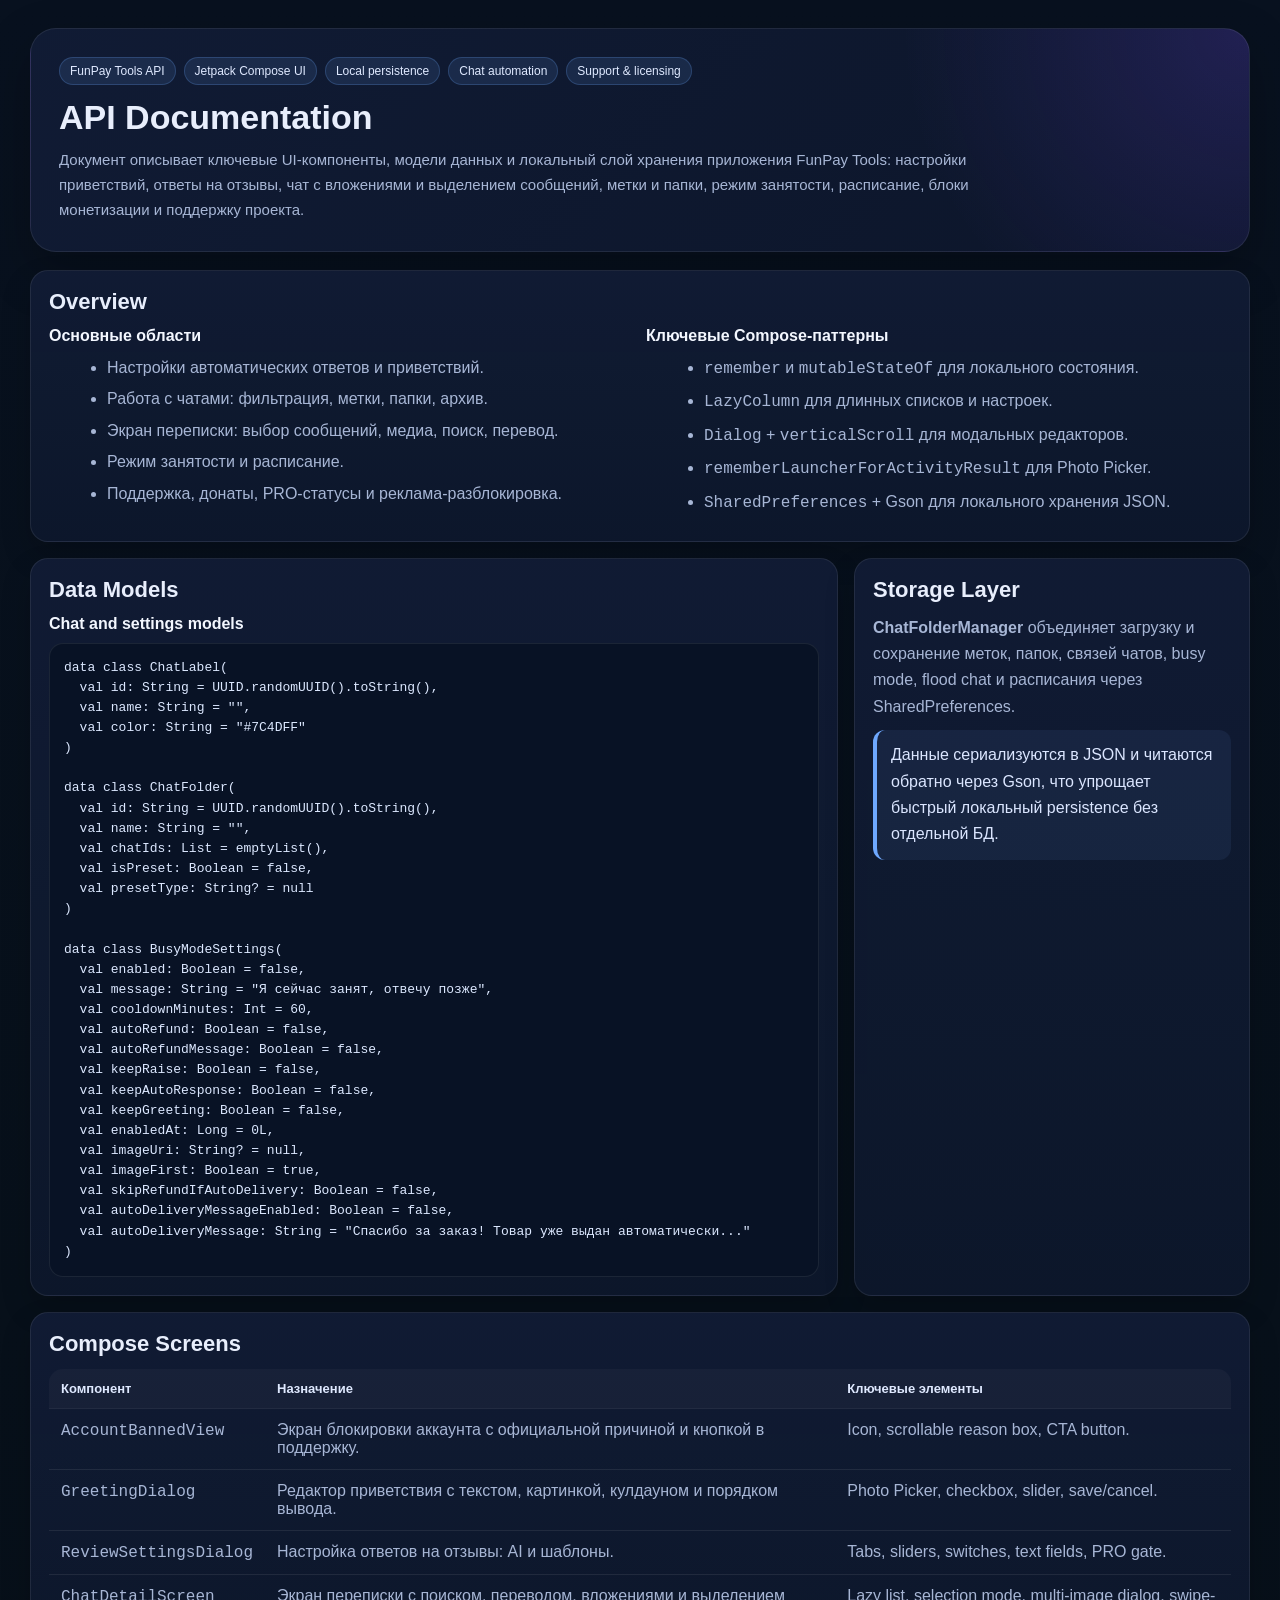
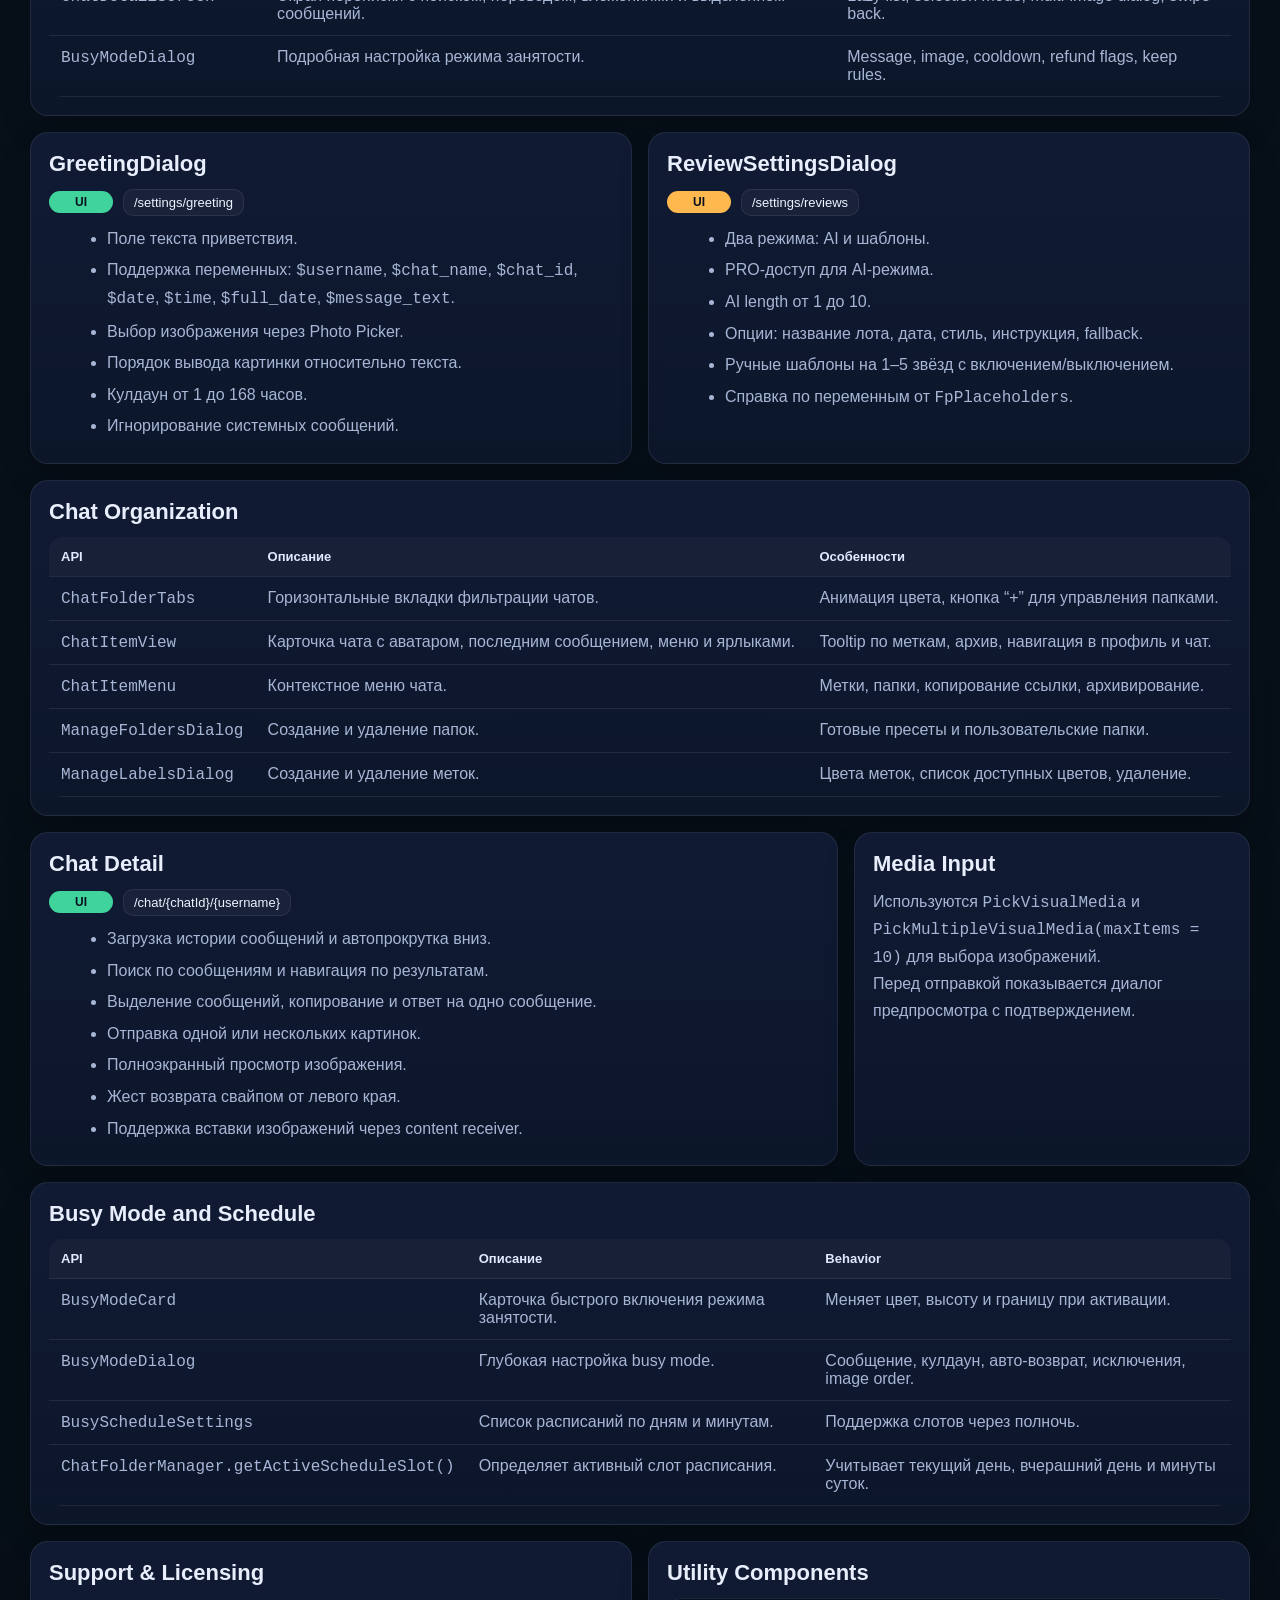
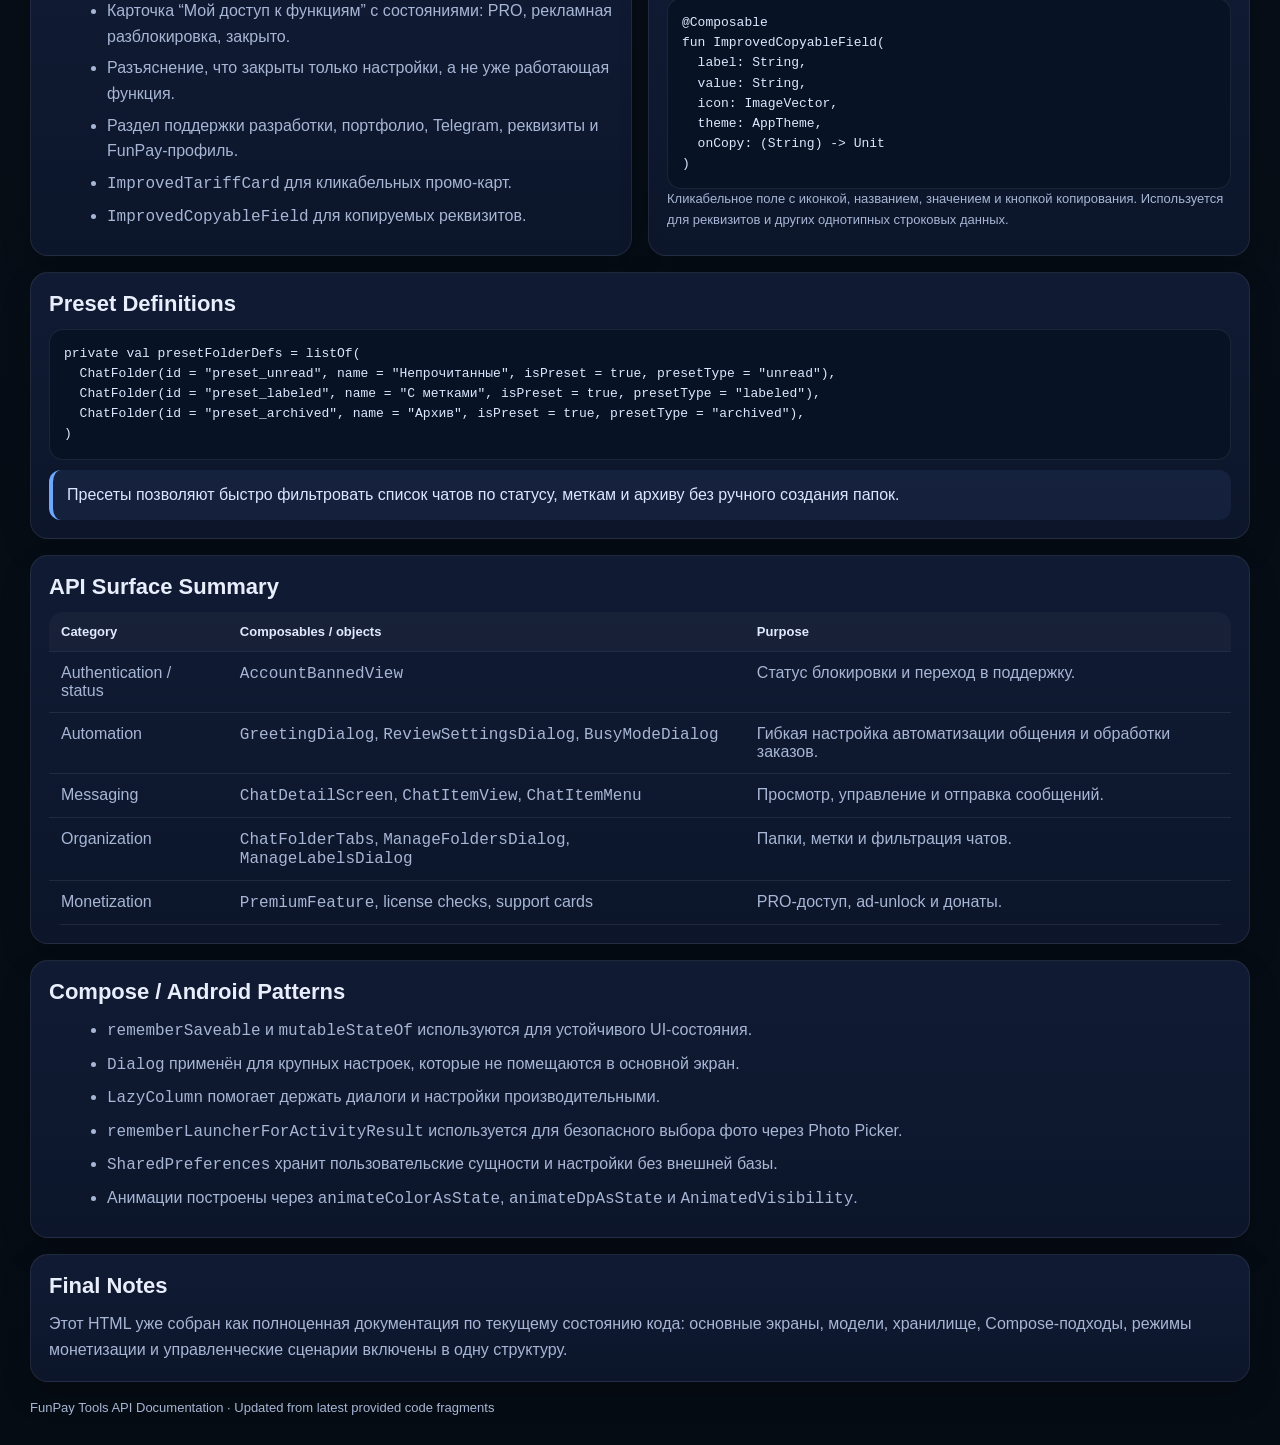
==== commit 15d97d03: "Rename index0.html to index.html" ====
--- a/index.html
+++ b/index.html
@@ -1,522 +1,356 @@
 <!doctype html>
-<html lang="ru" data-theme="dark">
+<html lang="ru">
 <head>
-  <meta charset="UTF-8" />
-  <meta name="viewport" content="width=device-width, initial-scale=1.0" />
-  <title>FunPay Tools DAI — Ultimate Tier</title>
-  <meta name="description" content="Обновлённая HTML-документация FunPay Tools Plugin Documentation for AI (DAI) — Ultimate Tier." />
-  <link rel="preconnect" href="https://api.fontshare.com" />
-  <link href="https://api.fontshare.com/v2/css?f[]=general-sans@400,500,600,700&f[]=cabinet-grotesk@500,700,800&display=swap" rel="stylesheet" />
-  <style>
-    :root, [data-theme="light"] {
-      --text-xs: clamp(0.75rem, 0.7rem + 0.25vw, 0.875rem);
-      --text-sm: clamp(0.875rem, 0.8rem + 0.35vw, 1rem);
-      --text-base: clamp(1rem, 0.95rem + 0.25vw, 1.125rem);
-      --text-lg: clamp(1.125rem, 1rem + 0.75vw, 1.5rem);
-      --text-xl: clamp(1.5rem, 1.2rem + 1.25vw, 2.25rem);
-      --text-2xl: clamp(2rem, 1.2rem + 2.5vw, 3.5rem);
-      --space-1: 0.25rem; --space-2: 0.5rem; --space-3: 0.75rem; --space-4: 1rem;
-      --space-5: 1.25rem; --space-6: 1.5rem; --space-8: 2rem; --space-10: 2.5rem;
-      --space-12: 3rem; --space-16: 4rem; --space-20: 5rem;
-      --color-bg: #f7f6f2; --color-surface: #f9f8f5; --color-surface-2: #fbfbf9;
-      --color-surface-offset: #f3f0ec; --color-border: #d4d1ca; --color-divider: #dcd9d5;
-      --color-text: #28251d; --color-text-muted: #7a7974; --color-text-faint: #bab9b4;
-      --color-text-inverse: #f9f8f4; --color-primary: #01696f; --color-primary-hover: #0c4e54;
-      --color-primary-highlight: #cedcd8; --color-success: #437a22; --color-warning: #964219;
-      --color-error: #a12c7b; --radius-sm: 0.375rem; --radius-md: 0.5rem; --radius-lg: 0.75rem;
-      --radius-xl: 1rem; --radius-full: 9999px; --shadow-sm: 0 1px 2px oklch(0.2 0.01 80 / 0.06);
-      --shadow-md: 0 4px 12px oklch(0.2 0.01 80 / 0.08); --shadow-lg: 0 12px 32px oklch(0.2 0.01 80 / 0.12);
-      --font-display: 'Cabinet Grotesk', Inter, sans-serif; --font-body: 'General Sans', Inter, sans-serif;
-      --content-default: 1120px;
-    }
-    [data-theme="dark"] {
-      --color-bg: #171614; --color-surface: #1c1b19; --color-surface-2: #201f1d; --color-surface-offset: #1d1c1a;
-      --color-border: #393836; --color-divider: #262523; --color-text: #cdccca; --color-text-muted: #979693;
-      --color-text-faint: #5a5957; --color-text-inverse: #2b2a28; --color-primary: #4f98a3; --color-primary-hover: #227f8b;
-      --color-primary-highlight: #313b3b; --color-success: #6daa45; --color-warning: #bb653b; --color-error: #d163a7;
-      --shadow-sm: 0 1px 2px oklch(0 0 0 / 0.2); --shadow-md: 0 4px 12px oklch(0 0 0 / 0.3); --shadow-lg: 0 12px 32px oklch(0 0 0 / 0.4);
-    }
-    *,:before,:after{box-sizing:border-box;margin:0;padding:0}
-    html{scroll-behavior:smooth;-webkit-font-smoothing:antialiased;text-rendering:optimizeLegibility}
-    body{font-family:var(--font-body);font-size:var(--text-base);background:var(--color-bg);color:var(--color-text);line-height:1.65;min-height:100dvh}
-    a{color:inherit;text-decoration:none}
-    img,svg{display:block;max-width:100%}
-    code,pre{font-family: ui-monospace,SFMono-Regular,Menlo,Monaco,Consolas,monospace}
-    .layout{display:grid;grid-template-columns:300px 1fr;max-width:1440px;margin:0 auto;min-height:100dvh}
-    .sidebar{position:sticky;top:0;height:100dvh;padding:var(--space-8);border-right:1px solid color-mix(in oklab, var(--color-text) 12%, transparent);background:color-mix(in oklab,var(--color-surface) 88%, transparent);backdrop-filter:blur(16px);overflow:auto}
-    .brand{display:flex;align-items:center;gap:var(--space-3);margin-bottom:var(--space-8)}
-    .logo{width:40px;height:40px;border-radius:12px;background:linear-gradient(135deg,var(--color-primary),color-mix(in oklab,var(--color-primary) 35%, white));display:grid;place-items:center;color:white;box-shadow:var(--shadow-md)}
-    .logo svg{width:22px;height:22px}
-    .brand h1{font-family:var(--font-display);font-size:var(--text-lg);line-height:1.05}
-    .brand p{font-size:var(--text-sm);color:var(--color-text-muted);margin-top:var(--space-1)}
-    .controls{display:flex;gap:var(--space-3);margin-bottom:var(--space-6)}
-    .search{width:100%;padding:0.85rem 1rem;border-radius:var(--radius-lg);border:1px solid color-mix(in oklab,var(--color-text) 12%, transparent);background:var(--color-surface-2);color:var(--color-text)}
-    .theme-toggle{width:46px;border-radius:var(--radius-lg);border:1px solid color-mix(in oklab,var(--color-text) 12%, transparent);background:var(--color-surface-2);display:grid;place-items:center}
-    .nav{display:grid;gap:var(--space-2)}
-    .nav a{padding:0.7rem 0.85rem;border-radius:var(--radius-md);font-size:var(--text-sm);color:var(--color-text-muted)}
-    .nav a:hover,.nav a.active{background:color-mix(in oklab,var(--color-primary) 10%, var(--color-surface));color:var(--color-text)}
-    .main{padding:var(--space-8) clamp(var(--space-4),4vw,var(--space-12)) var(--space-20)}
-    .hero{display:grid;grid-template-columns:1.25fr 0.95fr;gap:var(--space-8);align-items:end;margin-bottom:var(--space-10)}
-    .hero-card,.stat-card,.callout,.table-wrap,.code-wrap,.section-card{background:var(--color-surface);border:1px solid color-mix(in oklab,var(--color-text) 10%, transparent);border-radius:var(--radius-xl);box-shadow:var(--shadow-sm)}
-    .hero-card{padding:clamp(var(--space-6),4vw,var(--space-10));background:radial-gradient(circle at top right,color-mix(in oklab,var(--color-primary) 14%, transparent),transparent 32%),var(--color-surface)}
-    .eyebrow{display:inline-flex;align-items:center;gap:0.5rem;padding:0.45rem 0.75rem;border-radius:var(--radius-full);background:color-mix(in oklab,var(--color-primary) 12%, var(--color-surface-offset));color:var(--color-primary);font-size:var(--text-xs);text-transform:uppercase;letter-spacing:.08em;margin-bottom:var(--space-5)}
-    .hero h2{font-family:var(--font-display);font-size:var(--text-2xl);line-height:0.95;max-width:12ch;margin-bottom:var(--space-5)}
-    .hero p{max-width:62ch;color:var(--color-text-muted)}
-    .hero-meta{display:flex;flex-wrap:wrap;gap:var(--space-3);margin-top:var(--space-6)}
-    .pill{padding:0.55rem 0.8rem;border-radius:var(--radius-full);background:var(--color-surface-2);border:1px solid color-mix(in oklab,var(--color-text) 10%, transparent);font-size:var(--text-sm)}
-    .stat-grid{display:grid;grid-template-columns:repeat(2,1fr);gap:var(--space-4)}
-    .stat-card{padding:var(--space-5)} .stat-card strong{display:block;font-family:var(--font-display);font-size:var(--text-xl);line-height:1}.stat-card span{display:block;color:var(--color-text-muted);font-size:var(--text-sm);margin-top:var(--space-2)}
-    .section{margin-top:var(--space-10);scroll-margin-top:var(--space-8)}
-    .section-header{display:flex;align-items:end;justify-content:space-between;gap:var(--space-4);margin-bottom:var(--space-5)}
-    .section-header h3{font-family:var(--font-display);font-size:var(--text-xl);line-height:1}
-    .section-header p{color:var(--color-text-muted);font-size:var(--text-sm);max-width:60ch}
-    .section-card{padding:var(--space-6)}
-    .callout{padding:var(--space-5);margin-bottom:var(--space-5);background:linear-gradient(180deg,color-mix(in oklab,var(--color-warning) 10%, var(--color-surface)),var(--color-surface))}
-    .callout strong{display:block;margin-bottom:var(--space-2);color:var(--color-warning)}
-    .grid-2{display:grid;grid-template-columns:repeat(2,minmax(0,1fr));gap:var(--space-5)}
-    .table-wrap{overflow:auto}
-    table{width:100%;border-collapse:collapse;font-size:var(--text-sm)}
-    th,td{padding:0.95rem 1rem;vertical-align:top;border-bottom:1px solid var(--color-divider);text-align:left}
-    th{font-size:var(--text-xs);text-transform:uppercase;letter-spacing:.08em;color:var(--color-text-muted);background:color-mix(in oklab,var(--color-surface-2) 88%, transparent);position:sticky;top:0}
-    tr:last-child td{border-bottom:none}
-    .code-wrap{overflow:auto;background:color-mix(in oklab,var(--color-surface-2) 82%, black);padding:var(--space-5)}
-    pre{white-space:pre-wrap;word-break:break-word;font-size:0.92rem;line-height:1.6;color:var(--color-text)}
-    .tag{display:inline-flex;align-items:center;padding:0.28rem 0.6rem;border-radius:var(--radius-full);font-size:var(--text-xs);background:color-mix(in oklab,var(--color-primary) 14%, var(--color-surface));color:var(--color-primary)}
-    .cards{display:grid;grid-template-columns:repeat(auto-fit,minmax(220px,1fr));gap:var(--space-4)}
-    .mini-card{padding:var(--space-5);border-radius:var(--radius-lg);background:var(--color-surface-2);border:1px solid color-mix(in oklab,var(--color-text) 10%, transparent)}
-    .mini-card h4{font-size:var(--text-base);margin-bottom:var(--space-2)}
-    .mini-card p{font-size:var(--text-sm);color:var(--color-text-muted)}
-    .footer{margin-top:var(--space-12);padding-top:var(--space-6);border-top:1px solid var(--color-divider);color:var(--color-text-muted);font-size:var(--text-sm)}
-    .hidden{display:none!important}
-    mark{background:color-mix(in oklab,var(--color-gold, #d19900) 28%, transparent);color:inherit;padding:0 .15em;border-radius:.25em}
-    @media (max-width: 1080px){.layout{grid-template-columns:1fr}.sidebar{position:relative;height:auto;border-right:none;border-bottom:1px solid var(--color-divider)}.hero{grid-template-columns:1fr}.stat-grid{grid-template-columns:repeat(4,1fr)}}
-    @media (max-width: 760px){.main{padding:var(--space-6) var(--space-4) var(--space-12)}.stat-grid,.grid-2{grid-template-columns:1fr}.section-card,.hero-card,.code-wrap{padding:var(--space-5)}.hero h2{max-width:14ch}.controls{flex-wrap:wrap}.theme-toggle{height:48px}.search{min-height:48px}}
-  </style>
+  <meta charset="utf-8" />
+  <meta name="viewport" content="width=device-width, initial-scale=1" />
+  <title>FunPay Tools — API Documentation</title>
+  <link rel="stylesheet" href="style.css" />
 </head>
 <body>
-  <div class="layout">
-    <aside class="sidebar">
-      <div class="brand">
-        <div class="logo" aria-hidden="true">
-          <svg viewBox="0 0 24 24" fill="none" stroke="currentColor" stroke-width="2.2" stroke-linecap="round" stroke-linejoin="round" aria-label="FunPay Tools logo">
-            <path d="M5 7.5h14"/>
-            <path d="M8 7.5V5.8A2.8 2.8 0 0 1 10.8 3h2.4A2.8 2.8 0 0 1 16 5.8v1.7"/>
-            <path d="M6.2 7.5l1.1 10.1A2 2 0 0 0 9.3 19.4h5.4a2 2 0 0 0 2-1.8l1.1-10.1"/>
-            <path d="M10 11.5h4"/>
-          </svg>
-        </div>
-        <div>
-          <h1>FunPay Tools DAI</h1>
-          <p>Ultimate Tier · HTML preview</p>
-        </div>
+  <div class="wrap">
+    <section class="hero">
+      <div class="tags">
+        <span class="tag">FunPay Tools API</span>
+        <span class="tag">Jetpack Compose UI</span>
+        <span class="tag">Local persistence</span>
+        <span class="tag">Chat automation</span>
+        <span class="tag">Support & licensing</span>
       </div>
-      <div class="controls">
-        <input id="search" class="search" type="search" placeholder="Поиск по документации..." aria-label="Поиск по документации" />
-        <button class="theme-toggle" data-theme-toggle aria-label="Переключить тему">
-          <svg width="20" height="20" viewBox="0 0 24 24" fill="none" stroke="currentColor" stroke-width="2"><path d="M21 12.79A9 9 0 1 1 11.21 3 7 7 0 0 0 21 12.79z"></path></svg>
-        </button>
-      </div>
-      <nav class="nav" id="nav">
-        <a href="#overview">Обзор</a>
-        <a href="#structure">Структура плагина</a>
-        <a href="#events">События</a>
-        <a href="#api">Глобальный API</a>
-        <a href="#ui">Server-Driven UI</a>
-        <a href="#extended">Расширенное API</a>
-        <a href="#canvas">Canvas to Image</a>
-        <a href="#limits">Лимиты платформы</a>
-        <a href="#ai-rules">Инструкции для ИИ</a>
-      </nav>
-    </aside>
-    <main class="main" id="content">
-      <section class="hero" id="overview" data-search="overview funpay tools dai plugin documentation api ultimate tier">
-        <div class="hero-card">
-          <span class="eyebrow">Официальная база + ваши дополнения</span>
-          <h2>Обновлённая документация API для плагинов FunPay Tools</h2>
-          <p>Эта HTML-версия собрана как удобный предпросмотр: на базе основного DAI-документа с сайта FunPay Tools и дополнений Ultimate Tier, которые вы прислали. Акцент сделан на читаемость, быстрый поиск, навигацию по разделам и удобный просмотр с телефона или ПК.</p>
-          <div class="hero-meta">
-            <span class="pill">Native JS bridge</span>
-            <span class="pill">Android WebView plugins</span>
-            <span class="pill">Cloudflare bypass через OkHttp</span>
+      <h1>API Documentation</h1>
+      <p class="subtitle">
+        Документ описывает ключевые UI-компоненты, модели данных и локальный слой хранения приложения FunPay Tools:
+        настройки приветствий, ответы на отзывы, чат с вложениями и выделением сообщений, метки и папки, режим занятости,
+        расписание, блоки монетизации и поддержку проекта.
+      </p>
+    </section>
+
+    <div class="grid">
+      <section class="card span-12">
+        <h2>Overview</h2>
+        <div class="cols">
+          <div>
+            <h3>Основные области</h3>
+            <ul>
+              <li>Настройки автоматических ответов и приветствий.</li>
+              <li>Работа с чатами: фильтрация, метки, папки, архив.</li>
+              <li>Экран переписки: выбор сообщений, медиа, поиск, перевод.</li>
+              <li>Режим занятости и расписание.</li>
+              <li>Поддержка, донаты, PRO-статусы и реклама-разблокировка.</li>
+            </ul>
+          </div>
+          <div>
+            <h3>Ключевые Compose-паттерны</h3>
+            <ul>
+              <li><code>remember</code> и <code>mutableStateOf</code> для локального состояния.</li>
+              <li><code>LazyColumn</code> для длинных списков и настроек.</li>
+              <li><code>Dialog</code> + <code>verticalScroll</code> для модальных редакторов.</li>
+              <li><code>rememberLauncherForActivityResult</code> для Photo Picker.</li>
+              <li><code>SharedPreferences</code> + Gson для локального хранения JSON.</li>
+            </ul>
           </div>
         </div>
-        <div class="stat-grid">
-          <div class="stat-card"><strong>13</strong><span>базовых модулей в объекте <code>fpt</code></span></div>
-          <div class="stat-card"><strong>10+</strong><span>системных событий приложения</span></div>
-          <div class="stat-card"><strong>5</strong><span>новых блоков расширенного API 2.0+</span></div>
-          <div class="stat-card"><strong>1</strong><span>единый JS-файл плагина</span></div>
-        </div>
-      </section>
-
-      <section class="section" id="structure" data-search="структура плагина мета информация banner plugin_id plugin_slot_key запрещенные поля">
-        <div class="section-header">
-          <div>
-            <h3>1. Структура плагина</h3>
-            <p>Плагин — это единый <code>.js</code> файл, а метаданные указываются в комментариях строго в начале файла, до любого исполняемого кода.</p>
-          </div>
-          <span class="tag">Core rules</span>
-        </div>
-        <div class="section-card">
-          <div class="code-wrap" style="margin-bottom:1.5rem">
-<pre>// @name Название Плагина
-// @author Ваш Ник
-// @version 1.0
-// @description Подробное описание того, что делает ваш плагин.
-// @banner https://funpay.tools/default-banner.jpeg
-
-fpt.app.log("Плагин успешно инициализирован!");</pre>
-          </div>
-          <div class="callout">
-            <strong>Критично для генерации кода</strong>
-            <p>Нельзя придумывать поля <code>@id</code>, вызывать <code>fpt.plugin.register(...)</code>, использовать <code>fpt.init(...)</code> или ссылаться на несуществующий объект <code>fpt.config</code>. Также запрещено вручную объявлять <code>PLUGIN_ID</code> и <code>PLUGIN_SLOT_KEY</code> — их внедряет ядро.</p>
-          </div>
-          <div class="table-wrap">
-            <table>
-              <thead><tr><th>Запрещено</th><th>Почему</th></tr></thead>
-              <tbody>
-                <tr><td><code>// @id anything</code></td><td>Поля <code>@id</code> не существует; уникальный идентификатор создаёт ядро.</td></tr>
-                <tr><td><code>var PLUGIN_ID = "..."</code></td><td><code>PLUGIN_ID</code> уже доступен глобально, переобъявление ломает совместимость.</td></tr>
-                <tr><td><code>var PLUGIN_SLOT_KEY = "..."</code></td><td>Нельзя переобъявлять ключ слота; готовое значение уже передаётся плагину.</td></tr>
-                <tr><td><code>fpt.plugin.register(...)</code></td><td>Такого метода нет; плагин просто выполняется как обычный скрипт.</td></tr>
-                <tr><td><code>fpt.init(...)</code></td><td>Метод отсутствует в API.</td></tr>
-                <tr><td><code>fpt.config.*</code></td><td>Для настроек плагина нужно использовать <code>fpt.storage</code>.</td></tr>
-              </tbody>
-            </table>
-          </div>
-        </div>
-      </section>
-
-      <section class="section" id="events" data-search="events listeners onNewMessage onNewOrder onBalanceChanged onAppForeground">
-        <div class="section-header">
-          <div>
-            <h3>2. События</h3>
-            <p>Плагины могут подписываться на системные события через <code>fpt.on(...)</code> и реагировать на сообщения, заказы, переключение аккаунтов и состояние приложения.</p>
-          </div>
-          <span class="tag">Event listeners</span>
-        </div>
-        <div class="section-card">
-          <div class="code-wrap" style="margin-bottom:1.5rem">
-<pre>fpt.on("onNewMessage", function(msgData) {
-    if (msgData.isMe) return;
-    fpt.app.log("Новое сообщение в чате " + msgData.chatId + ": " + msgData.text);
-
-    if (msgData.text === "!ping") {
-        fpt.chat.send(msgData.chatId, "Pong!");
-    }
-});
-
-fpt.on("onNewOrder", function(orderData) {
-    fpt.app.log("Новый заказ " + orderData.orderId + " от " + orderData.buyerName);
-});</pre>
-          </div>
-          <div class="table-wrap">
-            <table>
-              <thead><tr><th>Событие</th><th>JSON</th><th>Описание</th></tr></thead>
-              <tbody>
-                <tr><td><code>onNewMessage</code></td><td><code>{ chatId, username, text, isMe }</code></td><td>Срабатывает при получении нового сообщения.</td></tr>
-                <tr><td><code>onNewOrder</code></td><td><code>{ orderId, chatId, buyerName }</code></td><td>Фиксируется, когда приложение замечает фразу об оплате заказа.</td></tr>
-                <tr><td><code>onOrderConfirmed</code></td><td><code>{ orderId, status }</code></td><td>Срабатывает при подтверждении заказа.</td></tr>
-                <tr><td><code>onOrderRefunded</code></td><td><code>{ orderId, status }</code></td><td>Срабатывает при возврате средств.</td></tr>
-                <tr><td><code>onBalanceChanged</code></td><td><code>{ oldBalance, newBalance, currency }</code></td><td>Вызывается при изменении баланса.</td></tr>
-                <tr><td><code>onLotSold</code></td><td><code>{ lotId, lotTitle, buyerName, price }</code></td><td>Продажа лота.</td></tr>
-                <tr><td><code>onChatOpened</code></td><td><code>{ chatId, username }</code></td><td>Открытие чата пользователем.</td></tr>
-                <tr><td><code>onAccountSwitched</code></td><td><code>{ accountId, username }</code></td><td>Переключение аккаунта.</td></tr>
-                <tr><td><code>onAppForeground</code></td><td><code>{}</code></td><td>Приложение вышло на передний план.</td></tr>
-                <tr><td><code>onAppBackground</code></td><td><code>{}</code></td><td>Приложение ушло в фон.</td></tr>
-              </tbody>
-            </table>
-          </div>
-        </div>
-      </section>
-
-      <section class="section" id="api" data-search="fpt api chat orders lots users autodelivery dumper support settings accounts network app ai storage">
-        <div class="section-header">
-          <div>
-            <h3>3. Глобальный объект API</h3>
-            <p><code>window.fpt</code> — это мост к нативным функциям приложения. Ниже собраны базовые разделы API в сжатом и удобном для просмотра виде.</p>
-          </div>
-          <span class="tag">window.fpt</span>
-        </div>
-        <div class="cards" style="margin-bottom:1.25rem">
-          <div class="mini-card"><h4>fpt.chat</h4><p>Список чатов, история, информация о собеседнике, отправка сообщений и изображений.</p></div>
-          <div class="mini-card"><h4>fpt.orders</h4><p>Детали заказа, подтверждение, возврат средств и работа с отзывами.</p></div>
-          <div class="mini-card"><h4>fpt.lots</h4><p>Мои лоты, поля редактирования, массовый ап, быстрые цены и копирование.</p></div>
-          <div class="mini-card"><h4>fpt.users</h4><p>Профиль, RMTHub, продажи, поиск заказов по пользователю, аватарка.</p></div>
-          <div class="mini-card"><h4>fpt.network</h4><p>Нативные GET/POST-запросы в обход Cloudflare с сессионными cookies.</p></div>
-          <div class="mini-card"><h4>fpt.storage</h4><p>Изолированное хранилище значений плагина через SharedPreferences.</p></div>
-        </div>
-        <div class="grid-2">
-          <div class="table-wrap">
-            <table>
-              <thead><tr><th>Модуль</th><th>Примеры методов</th></tr></thead>
-              <tbody>
-                <tr><td><code>fpt.chat</code></td><td><code>getList()</code>, <code>getHistory(chatId)</code>, <code>send(chatId, text)</code>, <code>sendWithImage(...)</code></td></tr>
-                <tr><td><code>fpt.orders</code></td><td><code>getDetails(id)</code>, <code>confirm(id)</code>, <code>refund(id)</code>, <code>review.reply(...)</code></td></tr>
-                <tr><td><code>fpt.lots</code></td><td><code>getMy()</code>, <code>getFields(id)</code>, <code>raiseAll()</code>, <code>changePrice(id, price)</code></td></tr>
-                <tr><td><code>fpt.users</code></td><td><code>getProfile()</code>, <code>getSales()</code>, <code>getOrdersWith(...)</code>, <code>setAvatar(base64)</code></td></tr>
-                <tr><td><code>fpt.autodelivery</code></td><td><code>getSettings()</code>, <code>saveSettings(json)</code>, <code>readFile(...)</code>, <code>saveFile(...)</code></td></tr>
-                <tr><td><code>fpt.dumper</code></td><td><code>getSettings()</code>, <code>saveSettings(json)</code>, <code>runCycle()</code></td></tr>
-              </tbody>
-            </table>
-          </div>
-          <div class="table-wrap">
-            <table>
-              <thead><tr><th>Модуль</th><th>Примеры методов</th></tr></thead>
-              <tbody>
-                <tr><td><code>fpt.support</code></td><td><code>getTickets()</code>, <code>getDetails(id)</code>, <code>create(...)</code>, <code>reply(id, msg)</code></td></tr>
-                <tr><td><code>fpt.settings</code></td><td>Папки, метки, режим занятости, команды, шаблоны, напоминания.</td></tr>
-                <tr><td><code>fpt.accounts</code></td><td><code>getAll()</code>, <code>getActive()</code>, <code>switch(id)</code></td></tr>
-                <tr><td><code>fpt.network</code></td><td><code>get(url, headers)</code>, <code>post(url, body, headers)</code>, <code>fetchImageBase64(url)</code></td></tr>
-                <tr><td><code>fpt.app</code></td><td><code>toast()</code>, <code>notify()</code>, <code>log()</code>, <code>updateWidgets()</code>, <code>saveBase64Image()</code></td></tr>
-                <tr><td><code>fpt.ai</code> / <code>fpt.storage</code></td><td><code>ask()</code>, <code>rewrite()</code>, <code>translate()</code>, <code>get()</code>, <code>set()</code></td></tr>
-              </tbody>
-            </table>
-          </div>
-        </div>
-      </section>
-
-      <section class="section" id="ui" data-search="server driven ui setSlot removeSlot getState setState column row text button switch checkbox input slider card image spacer divider window global scope">
-        <div class="section-header">
-          <div>
-            <h3>4. Server-Driven UI</h3>
-            <p>Плагин может рендерить свой интерфейс в карточке настроек приложения через <code>fpt.ui.setSlot(PLUGIN_SLOT_KEY, ui)</code> и управлять состоянием через <code>getState</code> и <code>setState</code>.</p>
-          </div>
-          <span class="tag">PLUGIN_SLOT_KEY only</span>
-        </div>
-        <div class="section-card">
-          <div class="callout">
-            <strong>Самые важные особенности UI</strong>
-            <p>Все функции, на которые ссылаются <code>onClick</code> и <code>onChange</code>, должны быть объявлены через <code>window</code>, потому что код плагина заворачивается в IIFE. Для <code>Input</code> желательно всегда ставить <code>singleLine: true</code>, иначе переносы строк могут сломать нативный мост. После <code>fpt.ui.setState(...)</code> нужен повторный <code>setSlot(...)</code>, если вы хотите визуально обновить поле на экране.</p>
-          </div>
-          <div class="table-wrap" style="margin-bottom:1.5rem">
-            <table>
-              <thead><tr><th>Компонент</th><th>Ключевые поля</th></tr></thead>
-              <tbody>
-                <tr><td><code>Column</code> / <code>Row</code></td><td><code>children</code></td></tr>
-                <tr><td><code>Text</code></td><td><code>text</code>, <code>color</code>, <code>bold</code>, <code>fontSize</code></td></tr>
-                <tr><td><code>Button</code></td><td><code>text</code>, <code>onClick</code></td></tr>
-                <tr><td><code>Switch</code> / <code>Checkbox</code></td><td><code>stateKey</code>, <code>onChange</code>, <code>text</code></td></tr>
-                <tr><td><code>Input</code></td><td><code>label</code>, <code>stateKey</code>, <code>singleLine</code>, <code>onChange</code></td></tr>
-                <tr><td><code>Slider</code></td><td><code>min</code>, <code>max</code>, <code>stateKey</code>, <code>onChange</code></td></tr>
-                <tr><td><code>Card</code>, <code>Image</code>, <code>Spacer</code>, <code>Divider</code></td><td>Контейнеры и декоративные блоки интерфейса.</td></tr>
-              </tbody>
-            </table>
-          </div>
-          <div class="code-wrap">
-<pre>function renderUI() {
-    var ui = {
-        type: "Card",
-        children: [
-            { type: "Text", text: "Конфигурация", bold: true, fontSize: 16.0 },
-            { type: "Spacer", size: 8 },
-            { type: "Input", stateKey: "apiKey", label: "Ваш API ключ", singleLine: true },
-            {
-                type: "Row",
-                children: [
-                    { type: "Checkbox", text: "Включить мод", stateKey: "modEnabled" }
-                ]
-            },
-            { type: "Button", text: "Сохранить", onClick: "window.saveData()" }
-        ]
-    };
-    fpt.ui.setSlot(PLUGIN_SLOT_KEY, ui);
-}
-
-window.saveData = function() {
-    var key = fpt.ui.getState("apiKey");
-    var enabled = fpt.ui.getState("modEnabled") === "true";
-    if (!key) return fpt.app.toast("Введите ключ!");
-    fpt.ui.setState("apiKey", "");
-    renderUI();
-};
-
-renderUI();</pre>
-          </div>
-        </div>
-      </section>
-
-      <section class="section" id="extended" data-search="overlay contextMenu navigation compose events subscribe addButton addBanner addItem addTab showDialog showBottomSheet showSnackbar showAlert emit version 2.0+">
-        <div class="section-header">
-          <div>
-            <h3>5. Расширенное API</h3>
-            <p>Ultimate Tier добавляет новые возможности для интеграции в интерфейс приложения: оверлеи, контекстные меню, вкладки навигации, Compose-компоненты и расширенную систему событий.</p>
-          </div>
-          <span class="tag">Только для 2.0+</span>
-        </div>
-        <div class="section-card">
-          <div class="callout">
-            <strong>Совместимость</strong>
-            <p>Методы <code>fpt.overlay</code>, <code>fpt.contextMenu</code>, <code>fpt.navigation</code>, <code>fpt.compose</code> и <code>fpt.events</code> доступны только в приложении версии 2.0+; для обратной совместимости нужно проверять наличие объекта через <code>typeof</code>.</p>
-          </div>
-          <div class="cards" style="margin-bottom:1.5rem">
-            <div class="mini-card"><h4>fpt.overlay</h4><p>Кнопки, баннеры и виджеты поверх экранов <code>chats</code>, <code>orders</code>, <code>lots</code>, <code>profile</code>, <code>support</code> и <code>global</code>.</p></div>
-            <div class="mini-card"><h4>fpt.contextMenu</h4><p>Пункты для <code>chat_message</code>, <code>chat_user</code>, <code>order_item</code> и <code>lot_item</code>.</p></div>
-            <div class="mini-card"><h4>fpt.navigation</h4><p>Добавление собственных вкладок в нижнюю навигацию, включая badge.</p></div>
-            <div class="mini-card"><h4>fpt.compose</h4><p>Нативные диалоги, bottom sheet, snackbar и alert поверх WebView.</p></div>
-            <div class="mini-card"><h4>fpt.events</h4><p>Подписки с фильтрами, отписка и кастомные события между плагинами.</p></div>
-          </div>
-          <div class="code-wrap">
-<pre>// Проверка совместимости для 2.0+
-if (typeof fpt.overlay !== 'undefined') {
-    fpt.overlay.addButton({
-        screen: "chats",
-        icon: "https://example.com/icon.png",
-        tooltip: "Быстрый ответ",
-        position: "bottom_right",
-        onClick: "window.quickReply()"
-    });
-}
-
-if (typeof fpt.navigation !== 'undefined') {
-    fpt.navigation.addTab({
-        id: "my_plugin_tab",
-        label: "Статистика",
-        icon: "chart",
-        badge: "3",
-        onClick: "window.showStats()"
-    });
-}
-
-if (typeof fpt.events !== 'undefined') {
-    fpt.events.subscribe({
-        event: "onBalanceChanged",
-        handler: "window.onBalanceUpdate"
-    });
-}</pre>
-          </div>
-        </div>
-      </section>
-
-      <section class="section" id="canvas" data-search="canvas image fetchImageBase64 saveBase64Image sendWithImage cors base64 local uri">
-        <div class="section-header">
-          <div>
-            <h3>6. Canvas to Image</h3>
-            <p>Поскольку плагины работают внутри скрытого WebView, можно использовать <code>&lt;canvas&gt;</code> для генерации картинок, баннеров и изображений-ответов на лету.</p>
-          </div>
-          <span class="tag">Критический поток</span>
-        </div>
-        <div class="section-card">
-          <div class="callout">
-            <strong>Правильная цепочка работы с картинками</strong>
-            <p>Внешние изображения нельзя безопасно тянуть напрямую в Canvas из-за CORS. Нужно скачивать их через <code>fpt.network.fetchImageBase64(url)</code>, а перед отправкой через <code>fpt.chat.sendWithImage()</code> обязательно сохранять Base64 во временный файл методом <code>fpt.app.saveBase64Image()</code>.</p>
-          </div>
-          <div class="code-wrap">
-<pre>var base64Avatar = fpt.network.fetchImageBase64(avatarUrl);
-var avatarImg = new Image();
-
-avatarImg.onload = function() {
-    var canvas = document.createElement("canvas");
-    canvas.width = 400;
-    canvas.height = 200;
-    var ctx = canvas.getContext("2d");
-
-    ctx.drawImage(avatarImg, 0, 0, 100, 100);
-
-    var finalBase64 = canvas.toDataURL("image/png");
-    var localUri = fpt.app.saveBase64Image(finalBase64);
-
-    if (localUri) {
-        fpt.chat.sendWithImage(chatId, "Вот картинка!", localUri, false);
-    }
-};
-
-avatarImg.src = base64Avatar;</pre>
-          </div>
-        </div>
-      </section>
-
-      <section class="section" id="limits" data-search="лимиты ограничения 2000 символов 20 переносов 160 длина слова markdown html чистый текст">
-        <div class="section-header">
-          <div>
-            <h3>7. Лимиты платформы</h3>
-            <p>Для сообщений и контента в FunPay действуют строгие ограничения, которые нужно учитывать при автогенерации текстов и шаблонов.</p>
-          </div>
-          <span class="tag">Strict limits</span>
-        </div>
-        <div class="section-card table-wrap">
-          <table>
-            <thead><tr><th>Ограничение</th><th>Значение</th></tr></thead>
-            <tbody>
-              <tr><td>Максимум символов в сообщении</td><td>2000</td></tr>
-              <tr><td>Максимум переносов строки</td><td>20</td></tr>
-              <tr><td>Максимальная длина одного слова</td><td>160 символов без пробелов</td></tr>
-              <tr><td>Форматирование</td><td>Никакого Markdown, HTML или кастомных анкоров — только чистый текст.</td></tr>
-            </tbody>
-          </table>
-        </div>
-      </section>
-
-      <section class="section" id="ai-rules" data-search="инструкции для ии alanzиии window input баг plugin_slot_key запреты while true telegram allisighs">
-        <div class="section-header">
-          <div>
-            <h3>8. Инструкции для ИИ</h3>
-            <p>Этот блок фиксирует правила, которые должны соблюдаться при генерации кода плагина, особенно если документацию использует LLM или авто-генератор.</p>
-          </div>
-          <span class="tag">Strict execution</span>
-        </div>
-        <div class="section-card">
-          <div class="table-wrap">
-            <table>
-              <thead><tr><th>Правило</th><th>Суть</th></tr></thead>
-              <tbody>
-                <tr><td>Не придумывать API</td><td>Если метода или UI-<code>type</code> нет в документе, значит его не существует.</td></tr>
-                <tr><td>Не объявлять <code>PLUGIN_ID</code> и <code>PLUGIN_SLOT_KEY</code></td><td>Они уже присутствуют в глобальной области видимости плагина.</td></tr>
-                <tr><td>Всегда использовать <code>PLUGIN_SLOT_KEY</code></td><td>Нельзя собирать ключ слота вручную.</td></tr>
-                <tr><td>Никаких <code>while(true)</code></td><td>Для фоновой работы использовать <code>setInterval</code> или рекурсивный <code>setTimeout</code>.</td></tr>
-                <tr><td>Canvas и отправка картинок</td><td>Только <code>fetchImageBase64</code> → Canvas → <code>saveBase64Image</code> → <code>sendWithImage</code>.</td></tr>
-                <tr><td><code>@banner</code></td><td>Должен быть прямой ссылкой на изображение <code>.png</code> или <code>.jpg</code>.</td></tr>
-                <tr><td><code>window</code> для UI</td><td>Любой UI callback обязан быть глобальным: <code>window.fn = function(){}</code>.</td></tr>
-                <tr><td>Баг с <code>Input</code></td><td>Переносы строк могут ломать сохранение стейта; по возможности всегда применять <code>singleLine: true</code>.</td></tr>
-                <tr><td>Обновление UI</td><td>После <code>setState</code> нужен повторный <code>setSlot</code>, иначе инпут не обновится визуально.</td></tr>
-                <tr><td>Выход за рамки API</td><td>Если нужен недоступный функционал, следует советовать обратиться к разработчику <code>@AlliSighs</code>.</td></tr>
-              </tbody>
-            </table>
-          </div>
-        </div>
-      </section>
-
-      <div class="footer">
-        HTML-версия предназначена для просмотра и ревью структуры документации. В неё включены базовые возможности DAI и ваш блок Ultimate Tier, включая расширенное API 2.0+.
-      </div>
-    </main>
+      </section>
+
+      <section class="card span-8">
+        <h2>Data Models</h2>
+        <h3>Chat and settings models</h3>
+        <pre>data class ChatLabel(
+  val id: String = UUID.randomUUID().toString(),
+  val name: String = "",
+  val color: String = "#7C4DFF"
+)
+
+data class ChatFolder(
+  val id: String = UUID.randomUUID().toString(),
+  val name: String = "",
+  val chatIds: List<String> = emptyList(),
+  val isPreset: Boolean = false,
+  val presetType: String? = null
+)
+
+data class BusyModeSettings(
+  val enabled: Boolean = false,
+  val message: String = "Я сейчас занят, отвечу позже",
+  val cooldownMinutes: Int = 60,
+  val autoRefund: Boolean = false,
+  val autoRefundMessage: Boolean = false,
+  val keepRaise: Boolean = false,
+  val keepAutoResponse: Boolean = false,
+  val keepGreeting: Boolean = false,
+  val enabledAt: Long = 0L,
+  val imageUri: String? = null,
+  val imageFirst: Boolean = true,
+  val skipRefundIfAutoDelivery: Boolean = false,
+  val autoDeliveryMessageEnabled: Boolean = false,
+  val autoDeliveryMessage: String = "Спасибо за заказ! Товар уже выдан автоматически..."
+)</pre>
+      </section>
+
+      <section class="card span-4">
+        <h2>Storage Layer</h2>
+        <p><b>ChatFolderManager</b> объединяет загрузку и сохранение меток, папок, связей чатов, busy mode, flood chat и расписания через SharedPreferences.</p>
+        <p class="note">Данные сериализуются в JSON и читаются обратно через Gson, что упрощает быстрый локальный persistence без отдельной БД.</p>
+      </section>
+
+      <section class="card span-12">
+        <h2>Compose Screens</h2>
+        <table>
+          <thead>
+            <tr>
+              <th>Компонент</th>
+              <th>Назначение</th>
+              <th>Ключевые элементы</th>
+            </tr>
+          </thead>
+          <tbody>
+            <tr>
+              <td><code>AccountBannedView</code></td>
+              <td>Экран блокировки аккаунта с официальной причиной и кнопкой в поддержку.</td>
+              <td>Icon, scrollable reason box, CTA button.</td>
+            </tr>
+            <tr>
+              <td><code>GreetingDialog</code></td>
+              <td>Редактор приветствия с текстом, картинкой, кулдауном и порядком вывода.</td>
+              <td>Photo Picker, checkbox, slider, save/cancel.</td>
+            </tr>
+            <tr>
+              <td><code>ReviewSettingsDialog</code></td>
+              <td>Настройка ответов на отзывы: AI и шаблоны.</td>
+              <td>Tabs, sliders, switches, text fields, PRO gate.</td>
+            </tr>
+            <tr>
+              <td><code>ChatDetailScreen</code></td>
+              <td>Экран переписки с поиском, переводом, вложениями и выделением сообщений.</td>
+              <td>Lazy list, selection mode, multi-image dialog, swipe-back.</td>
+            </tr>
+            <tr>
+              <td><code>BusyModeDialog</code></td>
+              <td>Подробная настройка режима занятости.</td>
+              <td>Message, image, cooldown, refund flags, keep rules.</td>
+            </tr>
+          </tbody>
+        </table>
+      </section>
+
+      <section class="card span-6">
+        <h2>GreetingDialog</h2>
+        <div class="endpoint"><span class="method">UI</span><span class="path">/settings/greeting</span></div>
+        <ul>
+          <li>Поле текста приветствия.</li>
+          <li>Поддержка переменных: <code>$username</code>, <code>$chat_name</code>, <code>$chat_id</code>, <code>$date</code>, <code>$time</code>, <code>$full_date</code>, <code>$message_text</code>.</li>
+          <li>Выбор изображения через Photo Picker.</li>
+          <li>Порядок вывода картинки относительно текста.</li>
+          <li>Кулдаун от 1 до 168 часов.</li>
+          <li>Игнорирование системных сообщений.</li>
+        </ul>
+      </section>
+
+      <section class="card span-6">
+        <h2>ReviewSettingsDialog</h2>
+        <div class="endpoint"><span class="method post">UI</span><span class="path">/settings/reviews</span></div>
+        <ul>
+          <li>Два режима: AI и шаблоны.</li>
+          <li>PRO-доступ для AI-режима.</li>
+          <li>AI length от 1 до 10.</li>
+          <li>Опции: название лота, дата, стиль, инструкция, fallback.</li>
+          <li>Ручные шаблоны на 1–5 звёзд с включением/выключением.</li>
+          <li>Справка по переменным от <code>FpPlaceholders</code>.</li>
+        </ul>
+      </section>
+
+      <section class="card span-12">
+        <h2>Chat Organization</h2>
+        <table>
+          <thead>
+            <tr>
+              <th>API</th>
+              <th>Описание</th>
+              <th>Особенности</th>
+            </tr>
+          </thead>
+          <tbody>
+            <tr>
+              <td><code>ChatFolderTabs</code></td>
+              <td>Горизонтальные вкладки фильтрации чатов.</td>
+              <td>Анимация цвета, кнопка “+” для управления папками.</td>
+            </tr>
+            <tr>
+              <td><code>ChatItemView</code></td>
+              <td>Карточка чата с аватаром, последним сообщением, меню и ярлыками.</td>
+              <td>Tooltip по меткам, архив, навигация в профиль и чат.</td>
+            </tr>
+            <tr>
+              <td><code>ChatItemMenu</code></td>
+              <td>Контекстное меню чата.</td>
+              <td>Метки, папки, копирование ссылки, архивирование.</td>
+            </tr>
+            <tr>
+              <td><code>ManageFoldersDialog</code></td>
+              <td>Создание и удаление папок.</td>
+              <td>Готовые пресеты и пользовательские папки.</td>
+            </tr>
+            <tr>
+              <td><code>ManageLabelsDialog</code></td>
+              <td>Создание и удаление меток.</td>
+              <td>Цвета меток, список доступных цветов, удаление.</td>
+            </tr>
+          </tbody>
+        </table>
+      </section>
+
+      <section class="card span-8">
+        <h2>Chat Detail</h2>
+        <div class="endpoint"><span class="method">UI</span><span class="path">/chat/{chatId}/{username}</span></div>
+        <ul>
+          <li>Загрузка истории сообщений и автопрокрутка вниз.</li>
+          <li>Поиск по сообщениям и навигация по результатам.</li>
+          <li>Выделение сообщений, копирование и ответ на одно сообщение.</li>
+          <li>Отправка одной или нескольких картинок.</li>
+          <li>Полноэкранный просмотр изображения.</li>
+          <li>Жест возврата свайпом от левого края.</li>
+          <li>Поддержка вставки изображений через content receiver.</li>
+        </ul>
+      </section>
+
+      <section class="card span-4">
+        <h2>Media Input</h2>
+        <p>Используются <code>PickVisualMedia</code> и <code>PickMultipleVisualMedia(maxItems = 10)</code> для выбора изображений.</p>
+        <p>Перед отправкой показывается диалог предпросмотра с подтверждением.</p>
+      </section>
+
+      <section class="card span-12">
+        <h2>Busy Mode and Schedule</h2>
+        <table>
+          <thead>
+            <tr>
+              <th>API</th>
+              <th>Описание</th>
+              <th>Behavior</th>
+            </tr>
+          </thead>
+          <tbody>
+            <tr>
+              <td><code>BusyModeCard</code></td>
+              <td>Карточка быстрого включения режима занятости.</td>
+              <td>Меняет цвет, высоту и границу при активации.</td>
+            </tr>
+            <tr>
+              <td><code>BusyModeDialog</code></td>
+              <td>Глубокая настройка busy mode.</td>
+              <td>Сообщение, кулдаун, авто-возврат, исключения, image order.</td>
+            </tr>
+            <tr>
+              <td><code>BusyScheduleSettings</code></td>
+              <td>Список расписаний по дням и минутам.</td>
+              <td>Поддержка слотов через полночь.</td>
+            </tr>
+            <tr>
+              <td><code>ChatFolderManager.getActiveScheduleSlot()</code></td>
+              <td>Определяет активный слот расписания.</td>
+              <td>Учитывает текущий день, вчерашний день и минуты суток.</td>
+            </tr>
+          </tbody>
+        </table>
+      </section>
+
+      <section class="card span-6">
+        <h2>Support & Licensing</h2>
+        <ul>
+          <li>Карточка “Мой доступ к функциям” с состояниями: PRO, рекламная разблокировка, закрыто.</li>
+          <li>Разъяснение, что закрыты только настройки, а не уже работающая функция.</li>
+          <li>Раздел поддержки разработки, портфолио, Telegram, реквизиты и FunPay-профиль.</li>
+          <li><code>ImprovedTariffCard</code> для кликабельных промо-карт.</li>
+          <li><code>ImprovedCopyableField</code> для копируемых реквизитов.</li>
+        </ul>
+      </section>
+
+      <section class="card span-6">
+        <h2>Utility Components</h2>
+        <pre>@Composable
+fun ImprovedCopyableField(
+  label: String,
+  value: String,
+  icon: ImageVector,
+  theme: AppTheme,
+  onCopy: (String) -> Unit
+)</pre>
+        <p class="small">Кликабельное поле с иконкой, названием, значением и кнопкой копирования. Используется для реквизитов и других однотипных строковых данных.</p>
+      </section>
+
+      <section class="card span-12">
+        <h2>Preset Definitions</h2>
+        <pre>private val presetFolderDefs = listOf(
+  ChatFolder(id = "preset_unread", name = "Непрочитанные", isPreset = true, presetType = "unread"),
+  ChatFolder(id = "preset_labeled", name = "С метками", isPreset = true, presetType = "labeled"),
+  ChatFolder(id = "preset_archived", name = "Архив", isPreset = true, presetType = "archived"),
+)</pre>
+        <p class="note">Пресеты позволяют быстро фильтровать список чатов по статусу, меткам и архиву без ручного создания папок.</p>
+      </section>
+
+      <section class="card span-12">
+        <h2>API Surface Summary</h2>
+        <table>
+          <thead>
+            <tr>
+              <th>Category</th>
+              <th>Composables / objects</th>
+              <th>Purpose</th>
+            </tr>
+          </thead>
+          <tbody>
+            <tr>
+              <td>Authentication / status</td>
+              <td><code>AccountBannedView</code></td>
+              <td>Статус блокировки и переход в поддержку.</td>
+            </tr>
+            <tr>
+              <td>Automation</td>
+              <td><code>GreetingDialog</code>, <code>ReviewSettingsDialog</code>, <code>BusyModeDialog</code></td>
+              <td>Гибкая настройка автоматизации общения и обработки заказов.</td>
+            </tr>
+            <tr>
+              <td>Messaging</td>
+              <td><code>ChatDetailScreen</code>, <code>ChatItemView</code>, <code>ChatItemMenu</code></td>
+              <td>Просмотр, управление и отправка сообщений.</td>
+            </tr>
+            <tr>
+              <td>Organization</td>
+              <td><code>ChatFolderTabs</code>, <code>ManageFoldersDialog</code>, <code>ManageLabelsDialog</code></td>
+              <td>Папки, метки и фильтрация чатов.</td>
+            </tr>
+            <tr>
+              <td>Monetization</td>
+              <td><code>PremiumFeature</code>, license checks, support cards</td>
+              <td>PRO-доступ, ad-unlock и донаты.</td>
+            </tr>
+          </tbody>
+        </table>
+      </section>
+
+      <section class="card span-12">
+        <h2>Compose / Android Patterns</h2>
+        <ul>
+          <li><code>rememberSaveable</code> и <code>mutableStateOf</code> используются для устойчивого UI-состояния.</li>
+          <li><code>Dialog</code> применён для крупных настроек, которые не помещаются в основной экран.</li>
+          <li><code>LazyColumn</code> помогает держать диалоги и настройки производительными.</li>
+          <li><code>rememberLauncherForActivityResult</code> используется для безопасного выбора фото через Photo Picker.</li>
+          <li><code>SharedPreferences</code> хранит пользовательские сущности и настройки без внешней базы.</li>
+          <li>Анимации построены через <code>animateColorAsState</code>, <code>animateDpAsState</code> и <code>AnimatedVisibility</code>.</li>
+        </ul>
+      </section>
+
+      <section class="card span-12">
+        <h2>Final Notes</h2>
+        <p>
+          Этот HTML уже собран как полноценная документация по текущему состоянию кода: основные экраны, модели, хранилище,
+          Compose-подходы, режимы монетизации и управленческие сценарии включены в одну структуру.
+        </p>
+      </section>
+    </div>
+
+    <div class="footer">
+      FunPay Tools API Documentation · Updated from latest provided code fragments
+    </div>
   </div>
-
-  <script>
-    (function(){
-      const toggle=document.querySelector('[data-theme-toggle]');
-      const root=document.documentElement;
-      let theme=matchMedia('(prefers-color-scheme: dark)').matches?'dark':'light';
-      root.setAttribute('data-theme', root.getAttribute('data-theme') || theme);
-      function renderIcon(){
-        const dark=root.getAttribute('data-theme')==='dark';
-        toggle.innerHTML=dark
-          ? '<svg width="20" height="20" viewBox="0 0 24 24" fill="none" stroke="currentColor" stroke-width="2"><circle cx="12" cy="12" r="5"/><path d="M12 1v2M12 21v2M4.22 4.22l1.42 1.42M18.36 18.36l1.42 1.42M1 12h2M21 12h2M4.22 19.78l1.42-1.42M18.36 5.64l1.42-1.42"/></svg>'
-          : '<svg width="20" height="20" viewBox="0 0 24 24" fill="none" stroke="currentColor" stroke-width="2"><path d="M21 12.79A9 9 0 1 1 11.21 3 7 7 0 0 0 21 12.79z"/></svg>';
-      }
-      renderIcon();
-      toggle.addEventListener('click',()=>{root.setAttribute('data-theme', root.getAttribute('data-theme')==='dark'?'light':'dark');renderIcon();});
-
-      const links=[...document.querySelectorAll('.nav a')];
-      const sections=[...document.querySelectorAll('main .section, .hero')];
-      const observer=new IntersectionObserver((entries)=>{
-        entries.forEach(entry=>{
-          if(entry.isIntersecting){
-            links.forEach(a=>a.classList.toggle('active', a.getAttribute('href')==='#'+entry.target.id));
-          }
-        });
-      },{rootMargin:'-20% 0px -65% 0px',threshold:0.05});
-      sections.forEach(s=>observer.observe(s));
-
-      const search=document.getElementById('search');
-      const blocks=[...document.querySelectorAll('[data-search]')];
-      search.addEventListener('input',()=>{
-        const q=search.value.trim().toLowerCase();
-        blocks.forEach(el=>{
-          const hit=!q || (el.dataset.search+' '+el.textContent).toLowerCase().includes(q);
-          el.classList.toggle('hidden', !hit);
-        });
-      });
-    })();
-  </script>
 </body>
 </html>
--- a/style.css
+++ b/style.css
@@ -0,0 +1,113 @@
+:root{
+  --bg:#08111f;
+  --bg2:#0b1730;
+  --panel:#111c35;
+  --panel2:#0d172c;
+  --line:rgba(255,255,255,.08);
+  --text:#e8eefc;
+  --muted:#a7b6d5;
+  --accent:#6ea8fe;
+  --accent2:#7c4dff;
+  --good:#40d39c;
+  --warn:#ffb84d;
+  --bad:#ff6b6b;
+  --chip:rgba(110,168,254,.12);
+  --code:#081225;
+}
+*{box-sizing:border-box}
+html,body{margin:0;padding:0;background:linear-gradient(180deg,var(--bg),#07101a 28%,#060c14 100%);color:var(--text);font-family:Inter,Segoe UI,Arial,sans-serif}
+a{color:var(--accent);text-decoration:none}
+.wrap{max-width:1260px;margin:0 auto;padding:28px 20px 60px}
+.hero{
+  border:1px solid var(--line);
+  background:radial-gradient(circle at top right, rgba(124,77,255,.18), transparent 28%), linear-gradient(135deg, rgba(17,28,53,.96), rgba(13,23,44,.94));
+  border-radius:26px;
+  padding:28px;
+  box-shadow:0 20px 50px rgba(0,0,0,.25);
+}
+.tags{display:flex;flex-wrap:wrap;gap:8px;margin-bottom:14px}
+.tag{display:inline-flex;align-items:center;gap:8px;padding:6px 10px;border-radius:999px;background:var(--chip);border:1px solid rgba(110,168,254,.22);font-size:12px;color:#dfe9ff}
+h1{margin:0;font-size:34px;line-height:1.1}
+.subtitle{margin:12px 0 0;color:var(--muted);font-size:15px;line-height:1.65;max-width:980px}
+.grid{display:grid;grid-template-columns:repeat(12,1fr);gap:16px;margin-top:18px}
+.card{
+  background:linear-gradient(180deg, rgba(17,28,53,.95), rgba(13,23,44,.93));
+  border:1px solid var(--line);
+  border-radius:18px;
+  padding:18px;
+  box-shadow:0 14px 30px rgba(0,0,0,.18);
+}
+.span-12{grid-column:span 12}.span-8{grid-column:span 8}.span-6{grid-column:span 6}.span-4{grid-column:span 4}.span-3{grid-column:span 3}
+h2{margin:0 0 12px;font-size:22px}
+h3{margin:0 0 10px;font-size:16px;color:#f3f7ff}
+p{margin:0;color:var(--muted);line-height:1.65}
+ul{margin:10px 0 0 18px;color:var(--muted)}
+li{margin:6px 0;line-height:1.6}
+.note{
+  border-left:4px solid var(--accent);
+  background:rgba(110,168,254,.08);
+  border-radius:12px;
+  padding:12px 14px;
+  color:#dbe6ff;
+  margin-top:10px;
+}
+table{width:100%;border-collapse:collapse;margin-top:10px;overflow:hidden;border-radius:14px}
+th,td{border-bottom:1px solid var(--line);padding:12px;text-align:left;vertical-align:top}
+th{background:rgba(255,255,255,.03);color:#dfe9ff;font-size:13px}
+td{color:var(--muted)}
+code,pre{font-family:ui-monospace,SFMono-Regular,Consolas,monospace}
+pre{
+  margin:10px 0 0;
+  background:var(--code);
+  border:1px solid var(--line);
+  border-radius:14px;
+  padding:14px;
+  color:#dce8ff;
+  overflow:auto;
+  white-space:pre-wrap;
+  line-height:1.55;
+  font-size:13px;
+}
+.endpoint{
+  display:flex;
+  align-items:center;
+  gap:10px;
+  flex-wrap:wrap;
+  margin:8px 0 0;
+}
+.method{
+  display:inline-flex;
+  align-items:center;
+  justify-content:center;
+  min-width:64px;
+  padding:4px 10px;
+  border-radius:999px;
+  font-size:12px;
+  font-weight:700;
+  color:#08111f;
+  background:var(--good);
+}
+.method.post{background:var(--warn)}
+.method.put{background:#63b3ff}
+.method.del{background:var(--bad)}
+.path{
+  padding:5px 10px;
+  border-radius:10px;
+  background:rgba(255,255,255,.04);
+  border:1px solid var(--line);
+  color:#eef4ff;
+  font-size:13px;
+  overflow:auto;
+}
+.footer{
+  margin-top:18px;
+  color:var(--muted);
+  font-size:13px;
+}
+.small{font-size:13px;color:var(--muted);line-height:1.6}
+.cols{display:grid;grid-template-columns:repeat(2,1fr);gap:12px}
+@media(max-width:980px){
+  .span-8,.span-6,.span-4,.span-3{grid-column:span 12}
+  .cols{grid-template-columns:1fr}
+  h1{font-size:28px}
+}
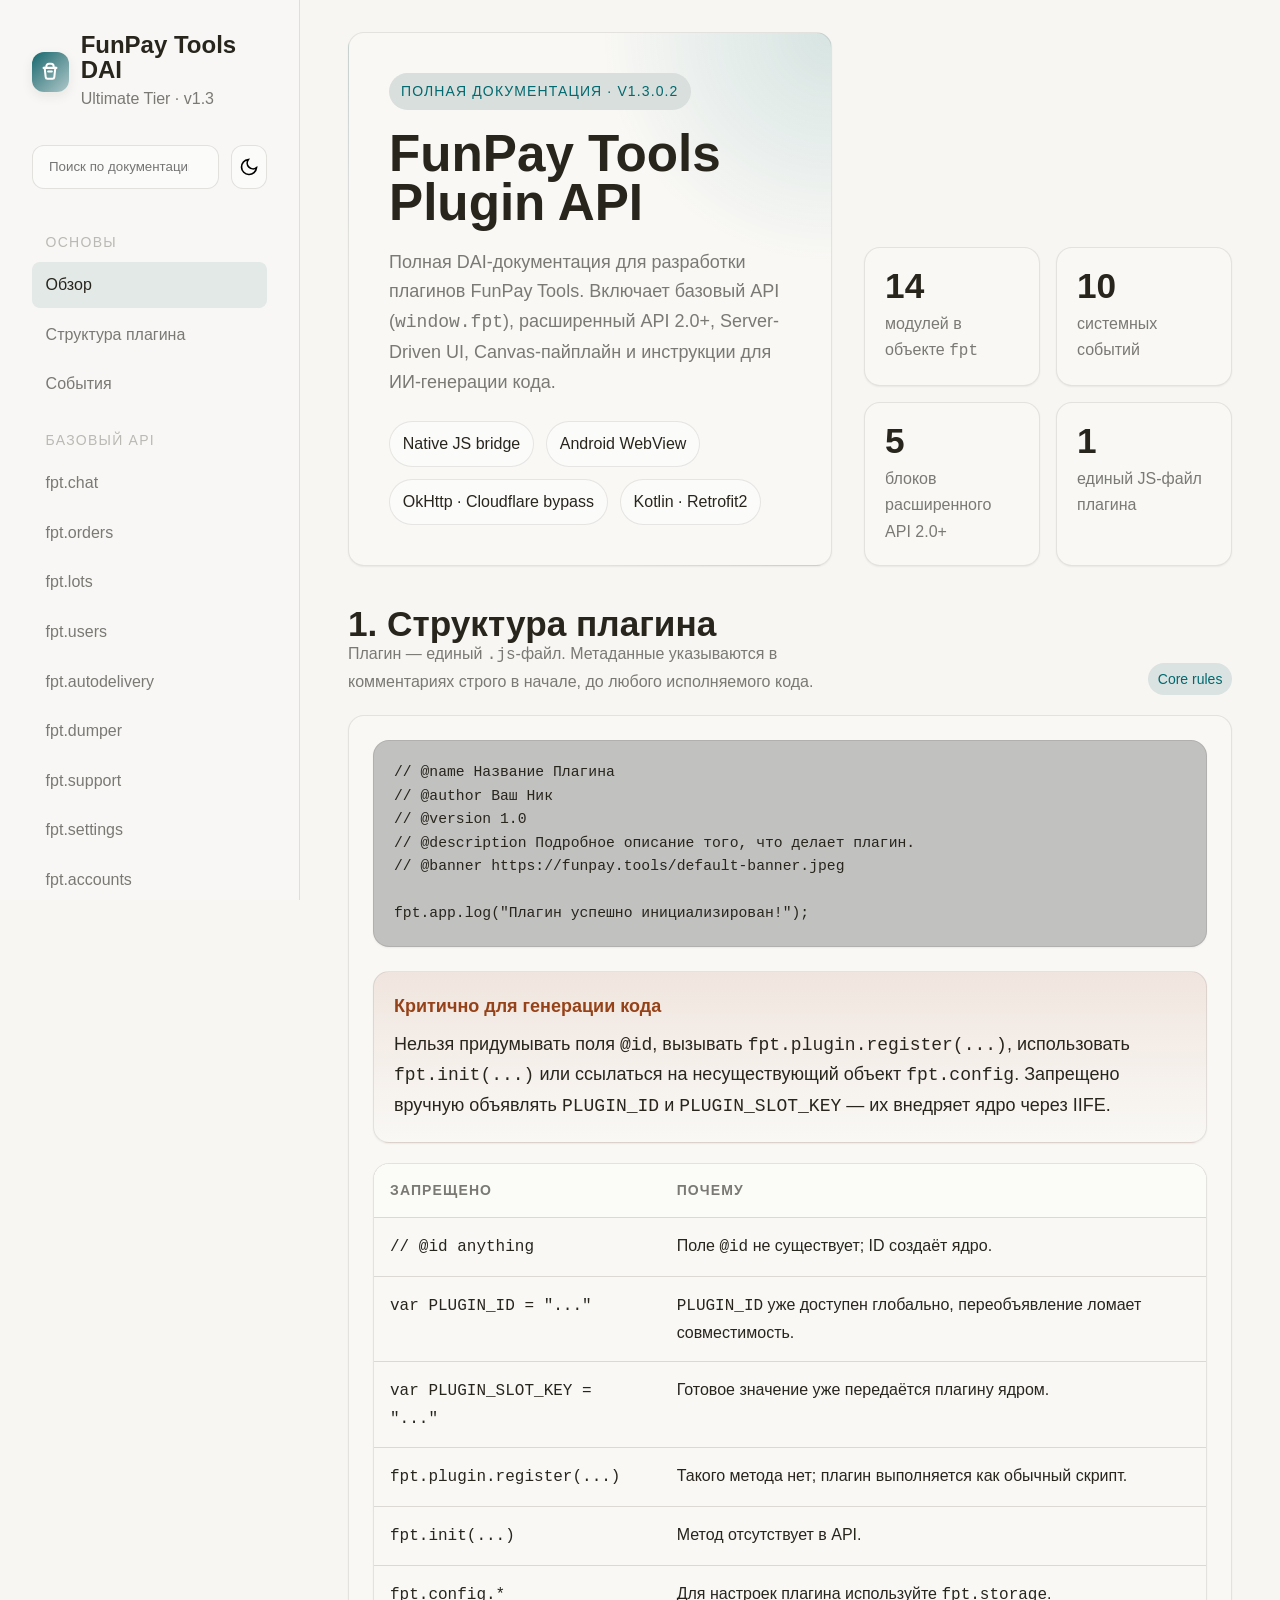
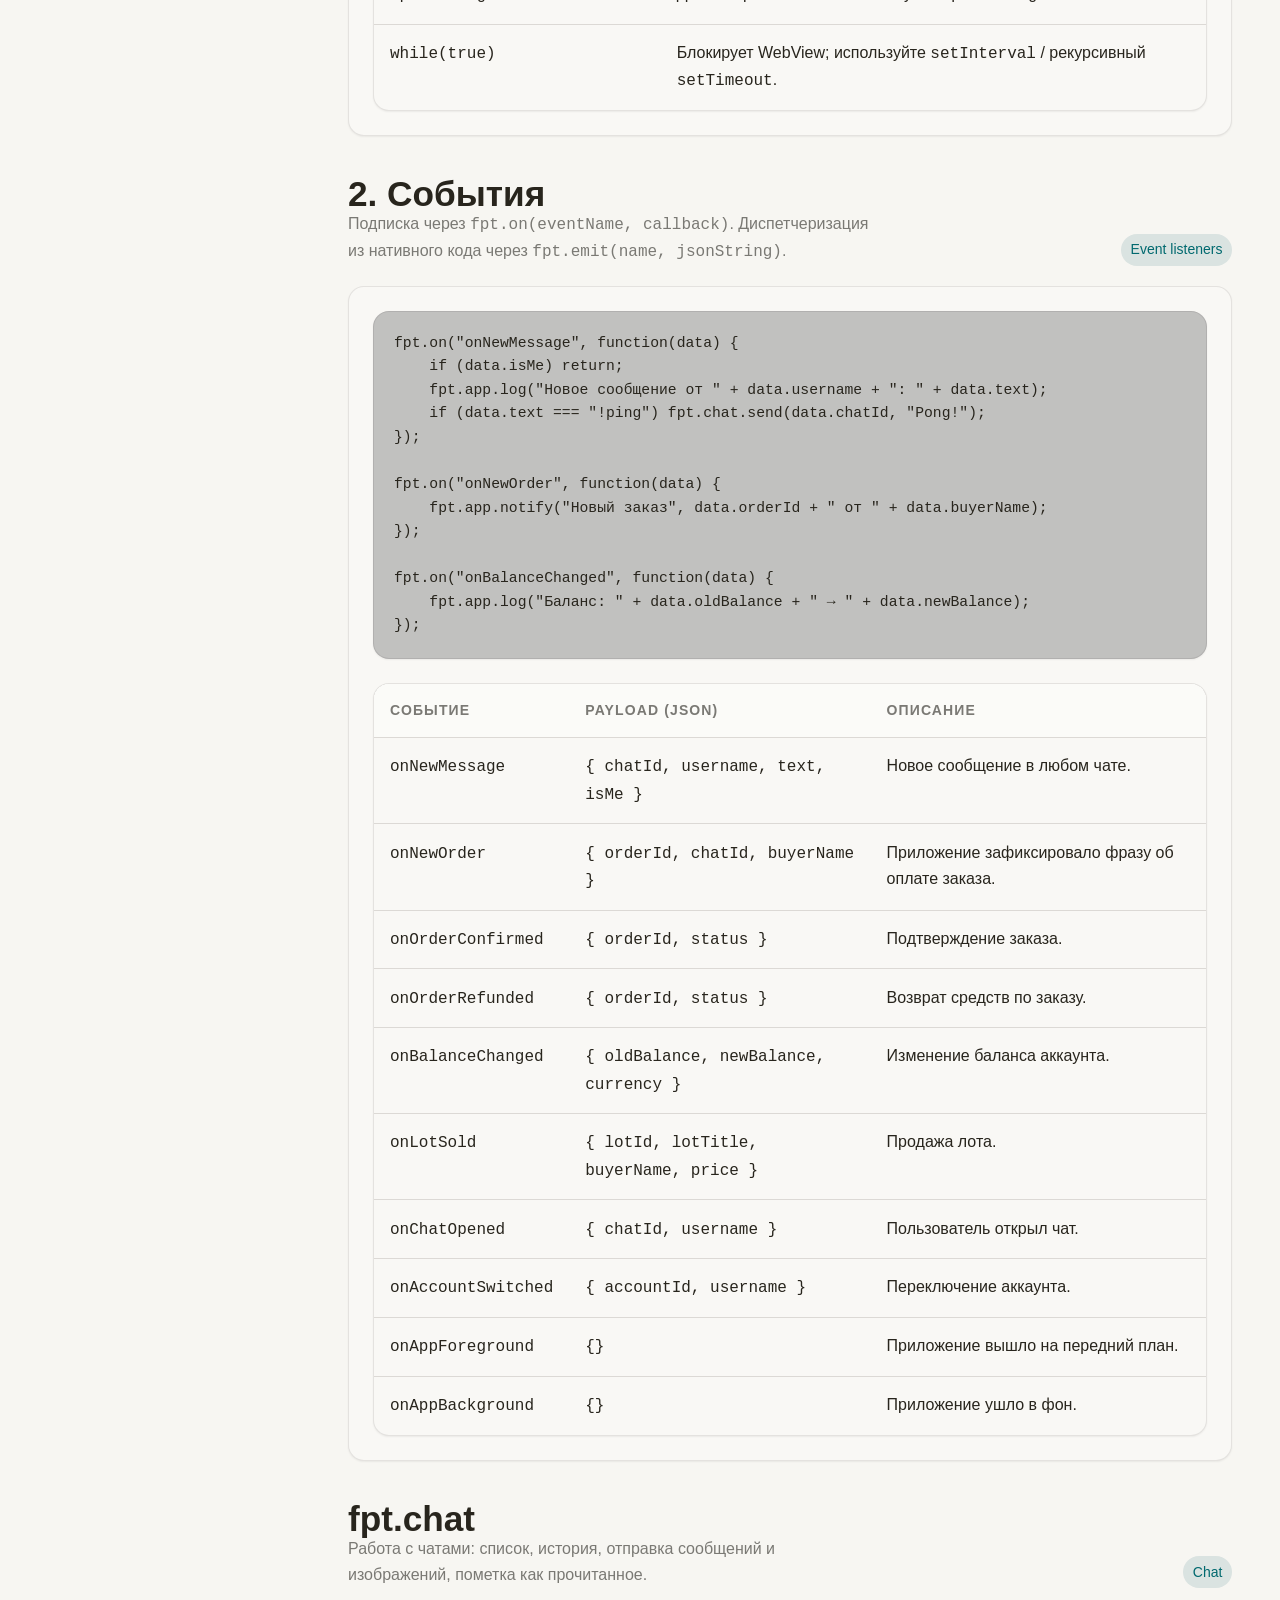
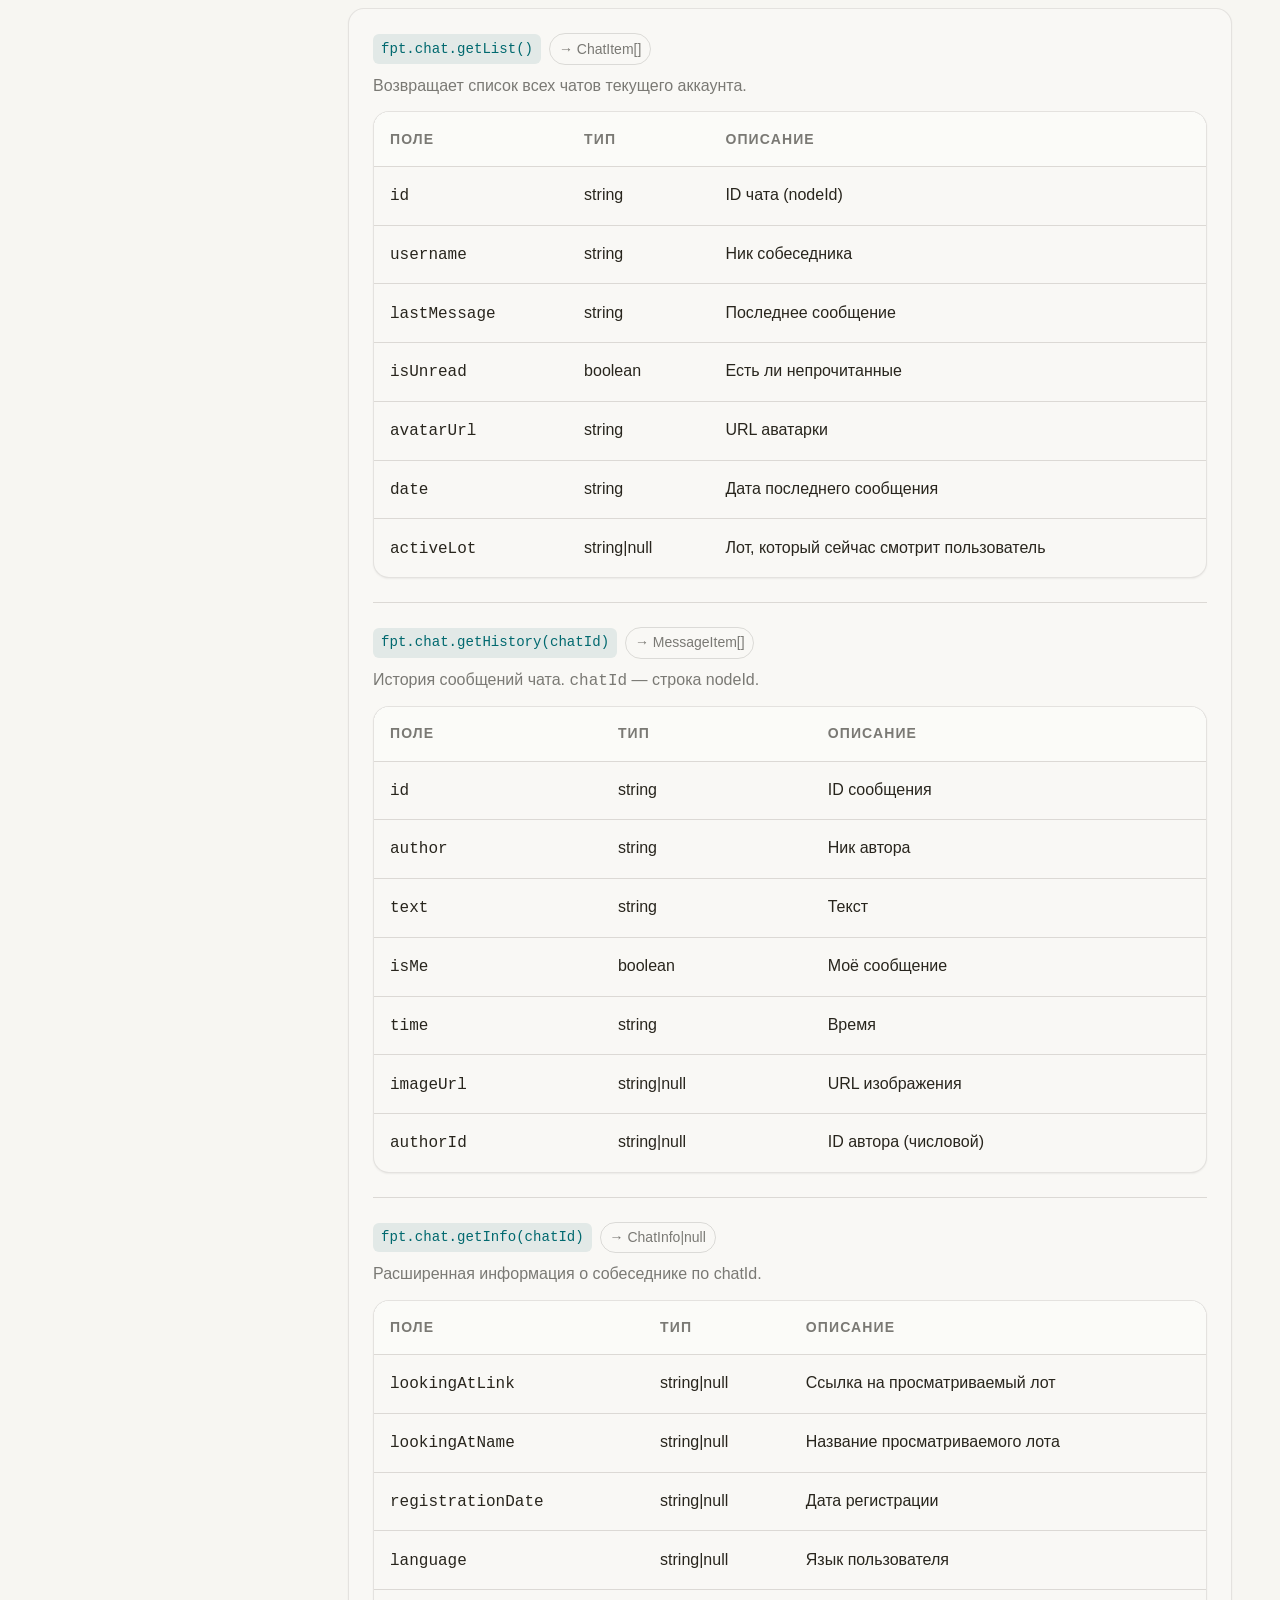
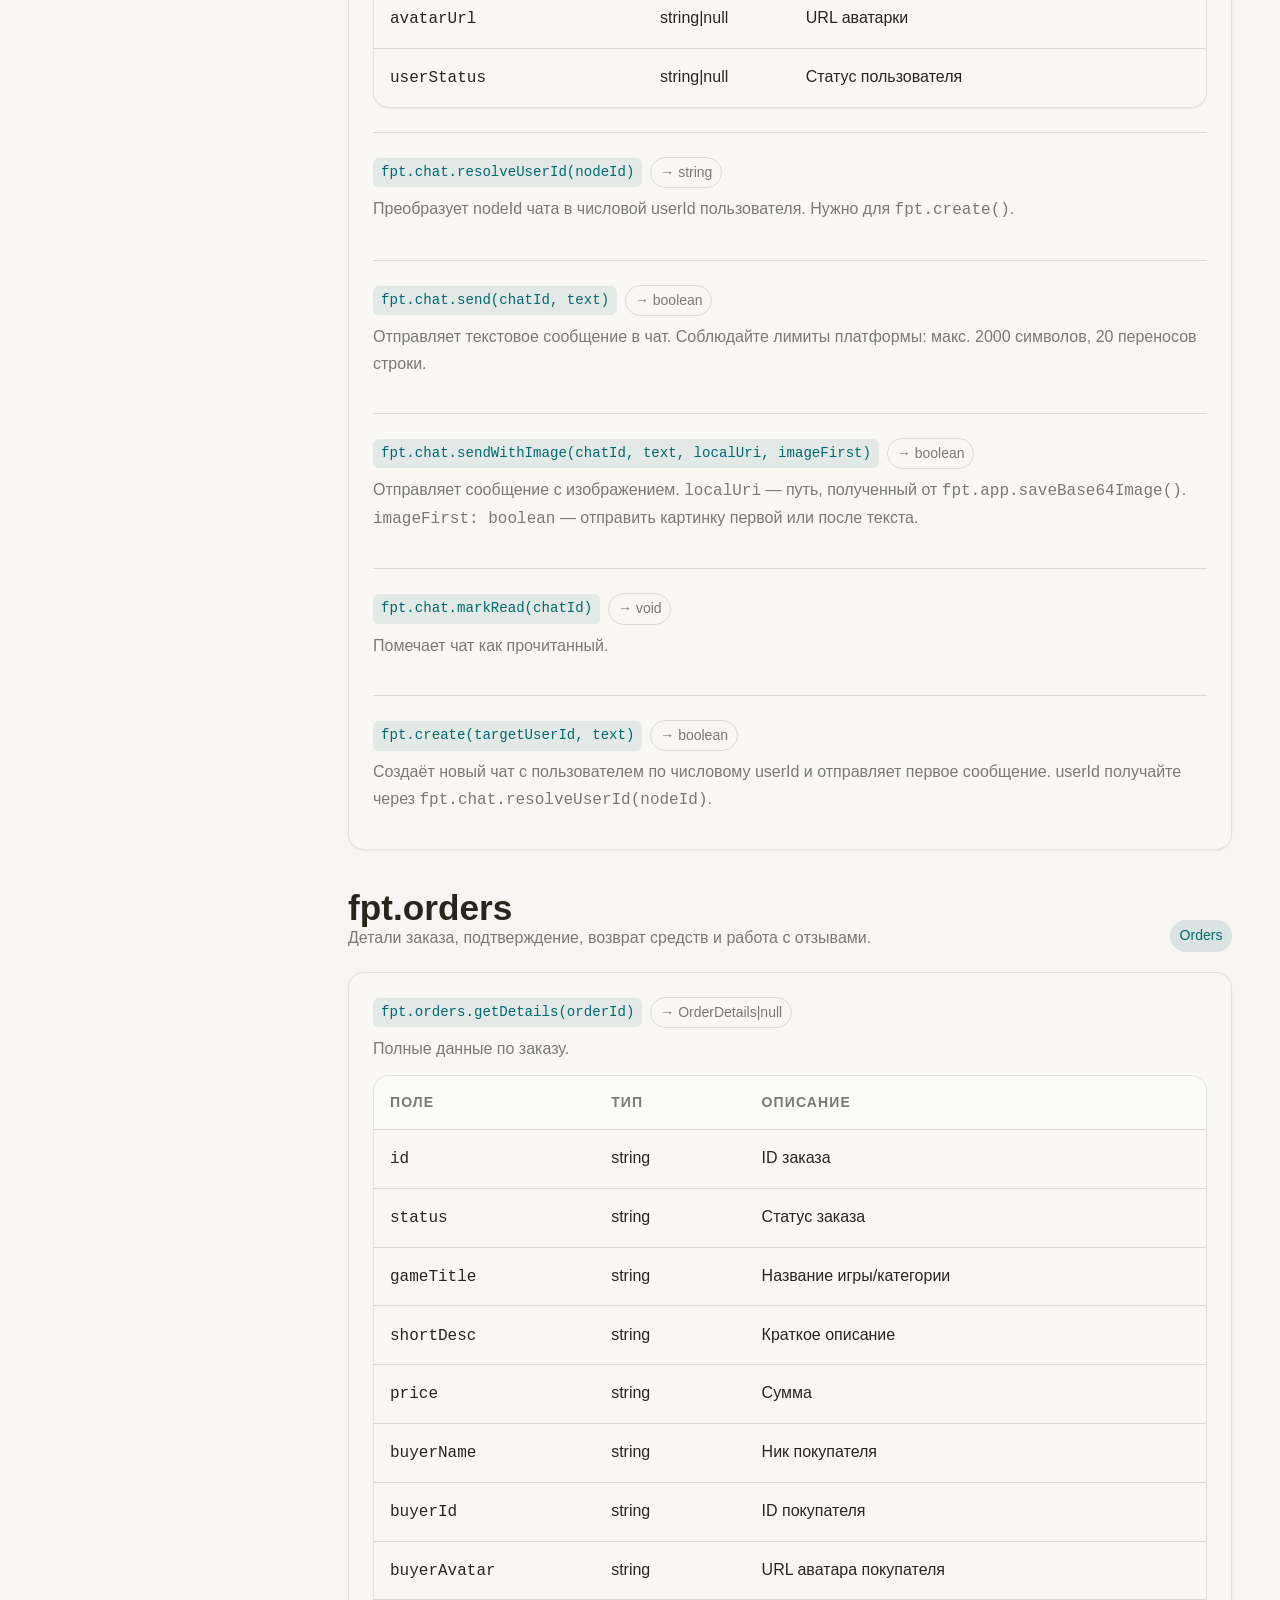
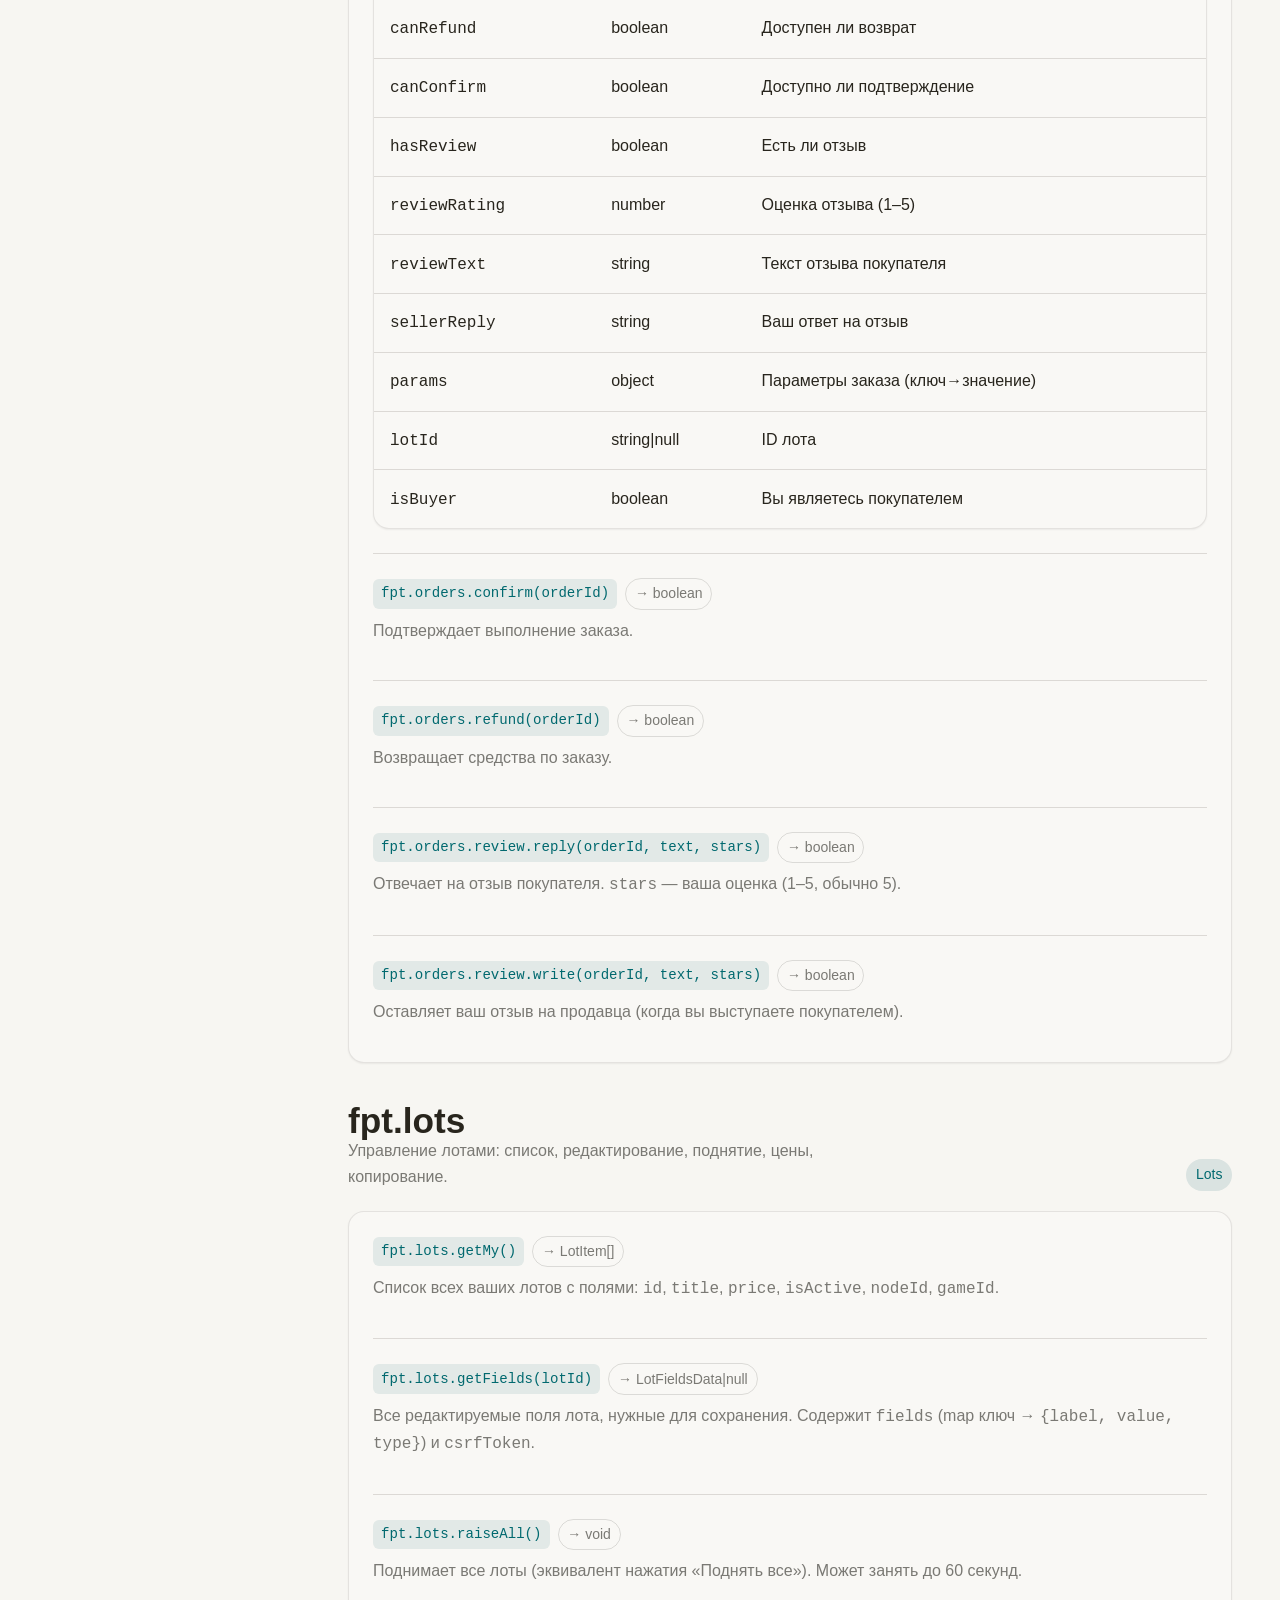
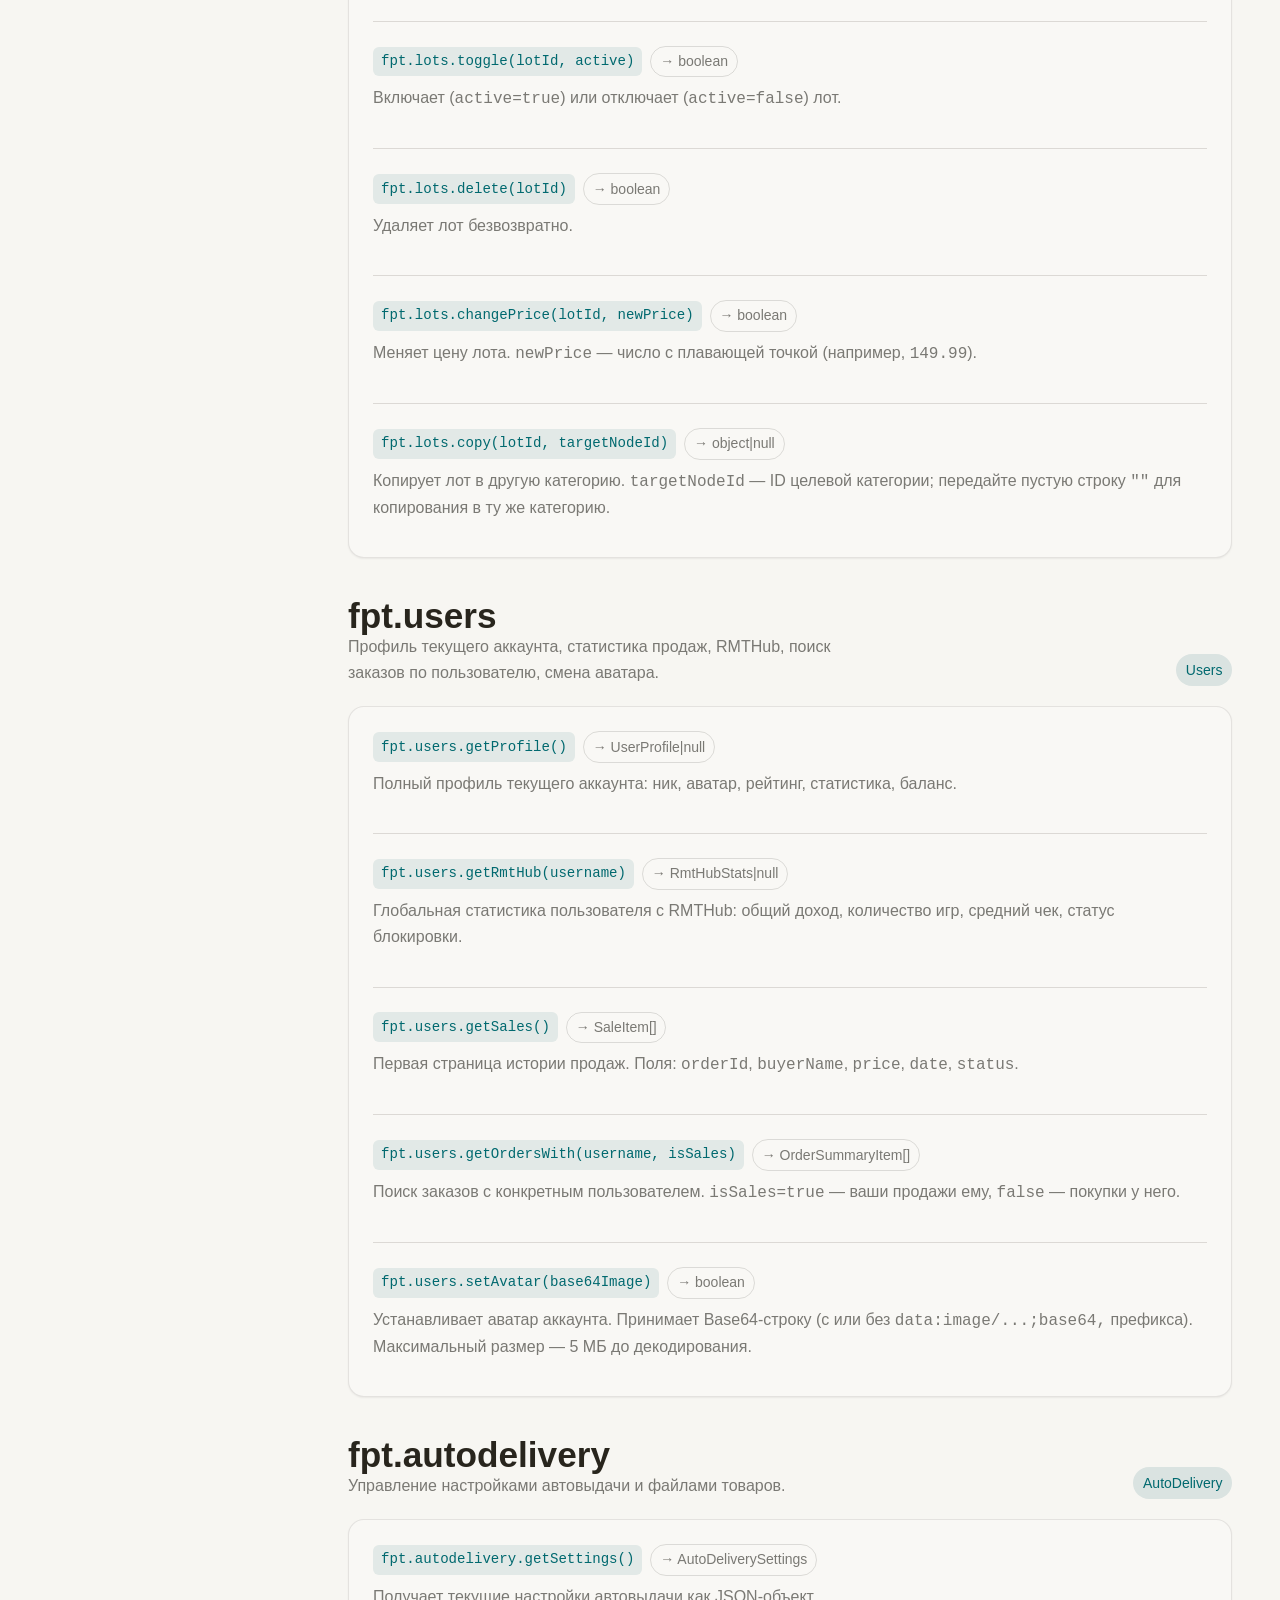
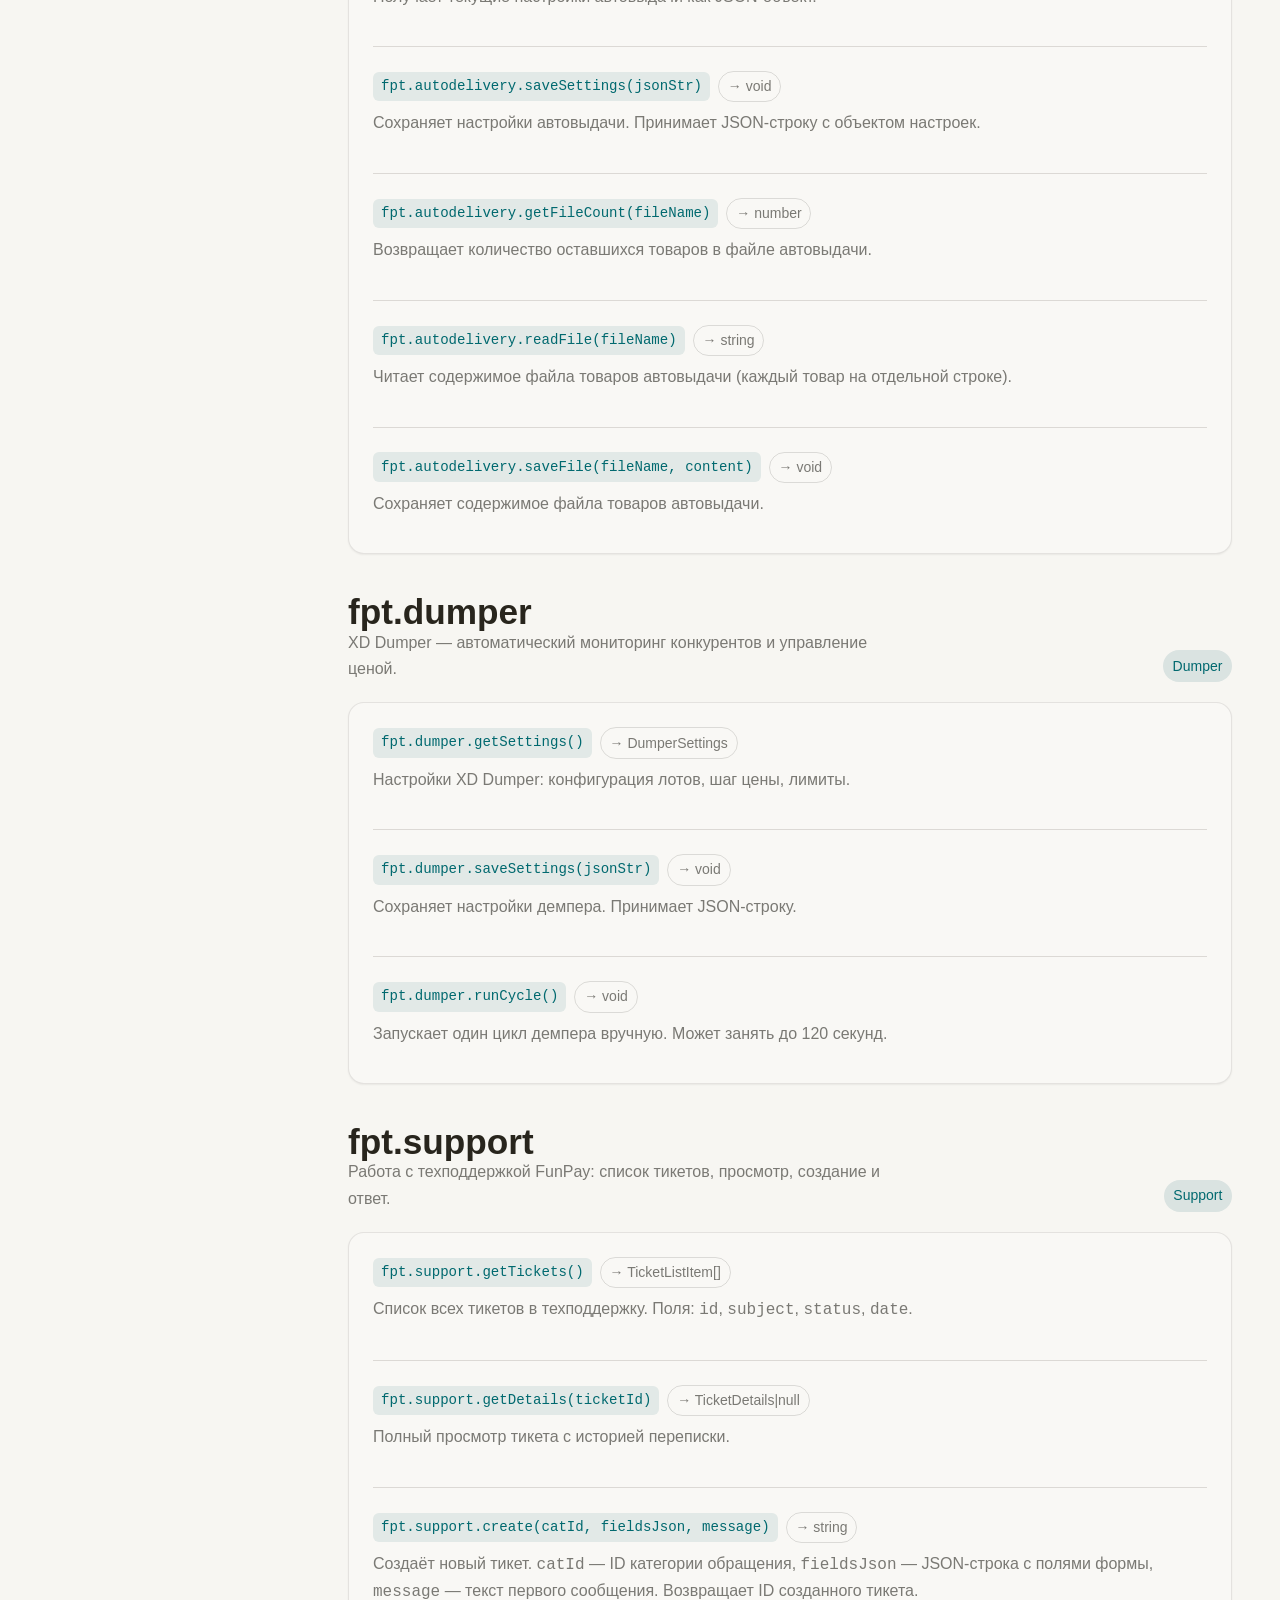
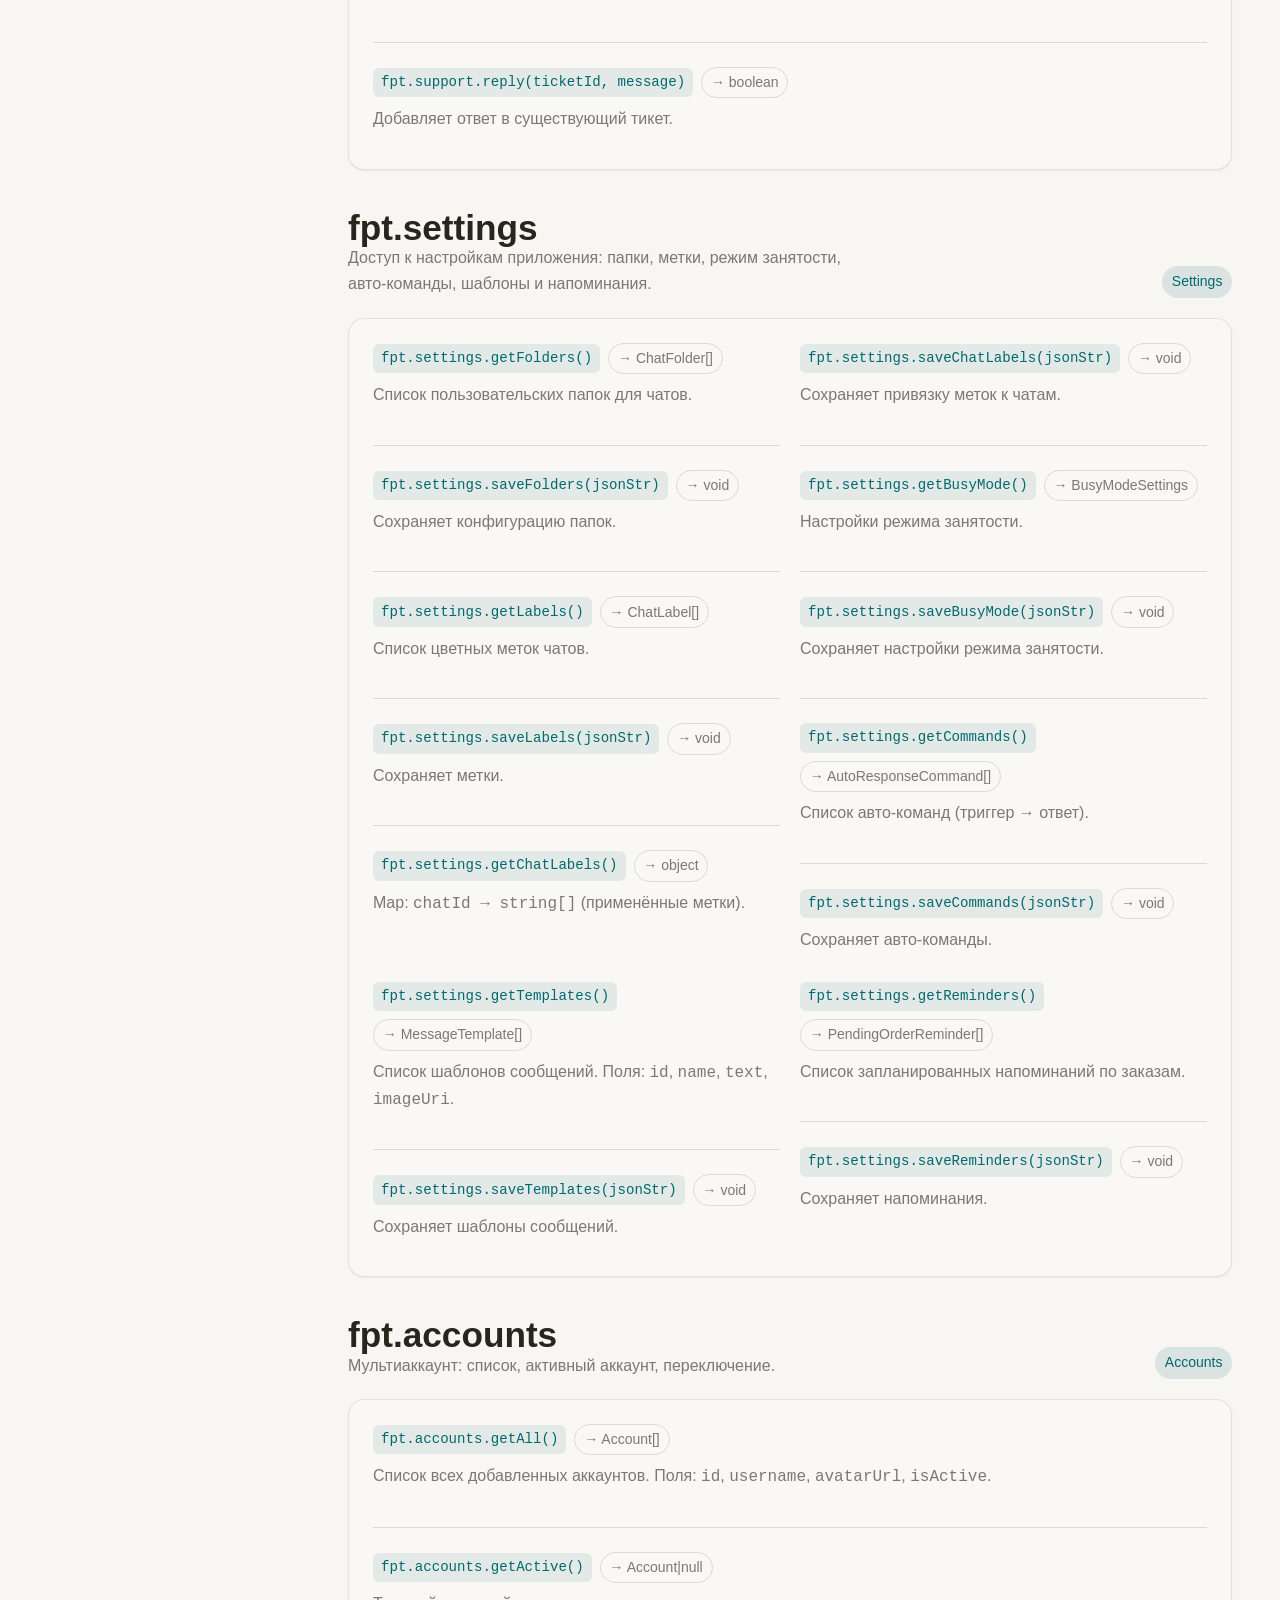
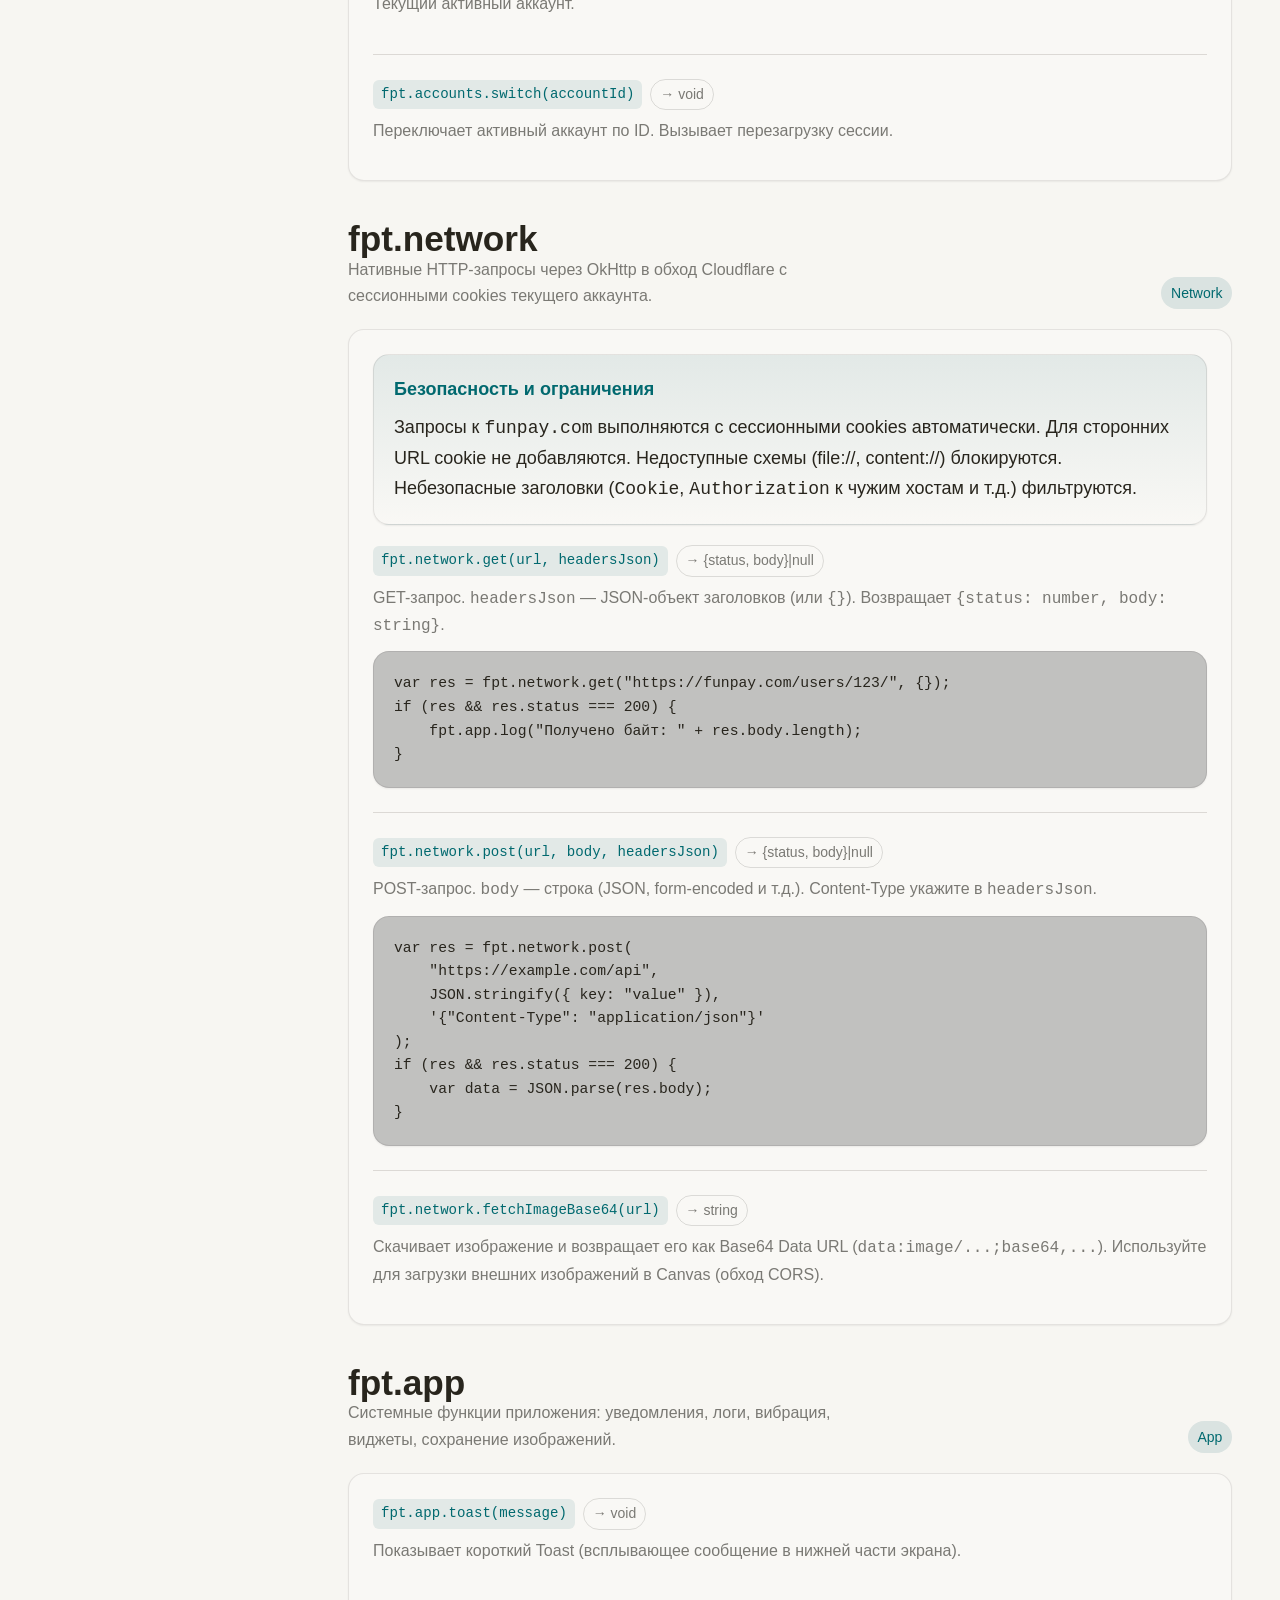
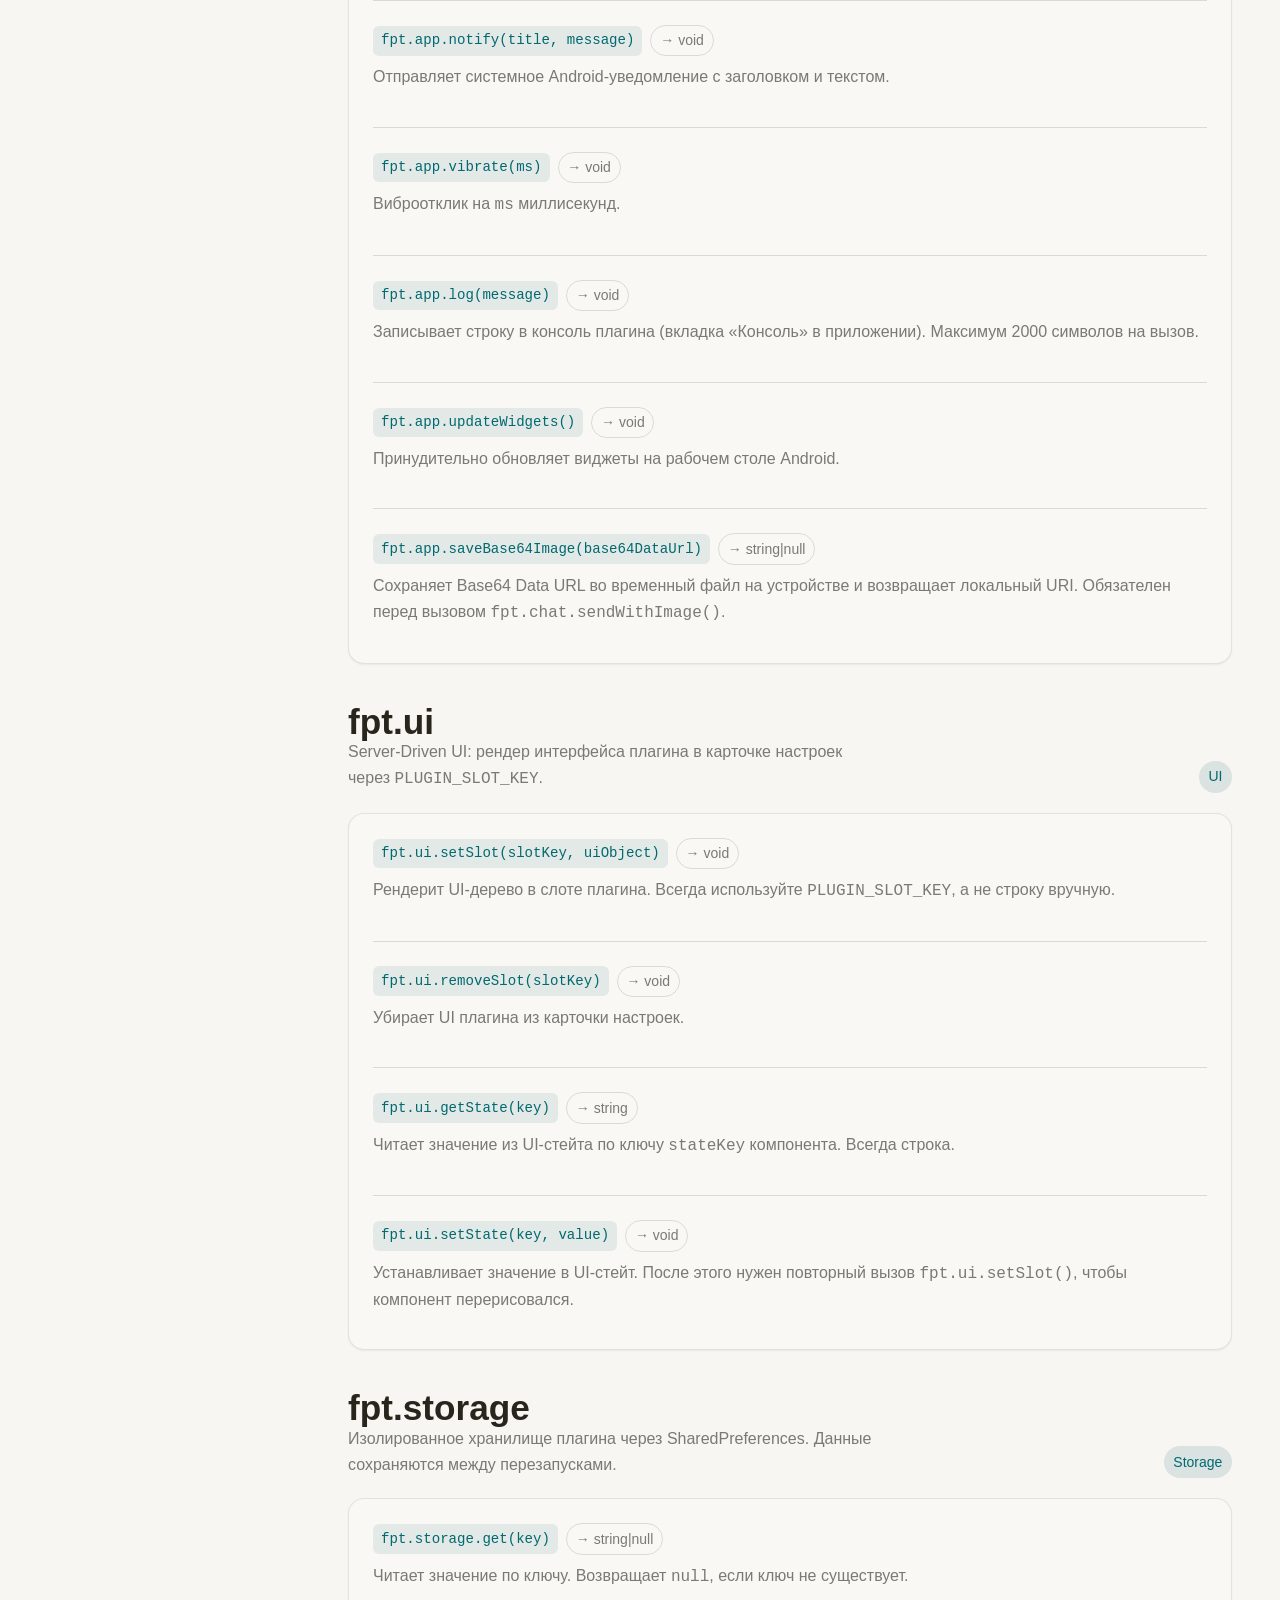
==== commit b9fe1296: "Add files via upload" ====
--- a/index.html
+++ b/index.html
@@ -1,356 +1,1230 @@
 <!doctype html>
-<html lang="ru">
+<html lang="ru" data-theme="dark">
 <head>
-  <meta charset="utf-8" />
-  <meta name="viewport" content="width=device-width, initial-scale=1" />
-  <title>FunPay Tools — API Documentation</title>
-  <link rel="stylesheet" href="style.css" />
+  <meta charset="UTF-8" />
+  <meta name="viewport" content="width=device-width, initial-scale=1.0" />
+  <title>FunPay Tools DAI — Ultimate Tier</title>
+  <meta name="description" content="Полная HTML-документация FunPay Tools Plugin Documentation for AI (DAI) — Ultimate Tier." />
+  <link rel="preconnect" href="https://api.fontshare.com" />
+  <link href="https://api.fontshare.com/v2/css?f[]=general-sans@400,500,600,700&f[]=cabinet-grotesk@500,700,800&display=swap" rel="stylesheet" />
+  <style>
+    :root,[data-theme="light"]{
+      --text-xs:clamp(0.75rem,0.7rem + 0.25vw,0.875rem);--text-sm:clamp(0.875rem,0.8rem + 0.35vw,1rem);
+      --text-base:clamp(1rem,0.95rem + 0.25vw,1.125rem);--text-lg:clamp(1.125rem,1rem + 0.75vw,1.5rem);
+      --text-xl:clamp(1.5rem,1.2rem + 1.25vw,2.25rem);--text-2xl:clamp(2rem,1.2rem + 2.5vw,3.5rem);
+      --space-1:.25rem;--space-2:.5rem;--space-3:.75rem;--space-4:1rem;--space-5:1.25rem;--space-6:1.5rem;
+      --space-8:2rem;--space-10:2.5rem;--space-12:3rem;--space-16:4rem;--space-20:5rem;
+      --color-bg:#f7f6f2;--color-surface:#f9f8f5;--color-surface-2:#fbfbf9;--color-surface-offset:#f3f0ec;
+      --color-border:#d4d1ca;--color-divider:#dcd9d5;--color-text:#28251d;--color-text-muted:#7a7974;
+      --color-text-faint:#bab9b4;--color-text-inverse:#f9f8f4;--color-primary:#01696f;
+      --color-primary-hover:#0c4e54;--color-primary-highlight:#cedcd8;--color-success:#437a22;
+      --color-warning:#964219;--color-error:#a12c7b;--radius-sm:.375rem;--radius-md:.5rem;
+      --radius-lg:.75rem;--radius-xl:1rem;--radius-full:9999px;
+      --shadow-sm:0 1px 2px oklch(0.2 0.01 80/0.06);--shadow-md:0 4px 12px oklch(0.2 0.01 80/0.08);
+      --shadow-lg:0 12px 32px oklch(0.2 0.01 80/0.12);
+      --font-display:'Cabinet Grotesk',Inter,sans-serif;--font-body:'General Sans',Inter,sans-serif;
+      --content-default:1120px;
+    }
+    [data-theme="dark"]{
+      --color-bg:#171614;--color-surface:#1c1b19;--color-surface-2:#201f1d;--color-surface-offset:#1d1c1a;
+      --color-border:#393836;--color-divider:#262523;--color-text:#cdccca;--color-text-muted:#979693;
+      --color-text-faint:#5a5957;--color-text-inverse:#2b2a28;--color-primary:#4f98a3;
+      --color-primary-hover:#227f8b;--color-primary-highlight:#313b3b;--color-success:#6daa45;
+      --color-warning:#bb653b;--color-error:#d163a7;
+      --shadow-sm:0 1px 2px oklch(0 0 0/0.2);--shadow-md:0 4px 12px oklch(0 0 0/0.3);
+      --shadow-lg:0 12px 32px oklch(0 0 0/0.4);
+    }
+    *,:before,:after{box-sizing:border-box;margin:0;padding:0}
+    html{scroll-behavior:smooth;-webkit-font-smoothing:antialiased;text-rendering:optimizeLegibility}
+    body{font-family:var(--font-body);font-size:var(--text-base);background:var(--color-bg);color:var(--color-text);line-height:1.65;min-height:100dvh}
+    a{color:inherit;text-decoration:none}
+    img,svg{display:block;max-width:100%}
+    code,pre{font-family:ui-monospace,SFMono-Regular,Menlo,Monaco,Consolas,monospace}
+    .layout{display:grid;grid-template-columns:300px 1fr;max-width:1440px;margin:0 auto;min-height:100dvh}
+    .sidebar{position:sticky;top:0;height:100dvh;padding:var(--space-8);border-right:1px solid color-mix(in oklab,var(--color-text) 12%,transparent);background:color-mix(in oklab,var(--color-surface) 88%,transparent);backdrop-filter:blur(16px);overflow:auto}
+    .brand{display:flex;align-items:center;gap:var(--space-3);margin-bottom:var(--space-8)}
+    .logo{width:40px;height:40px;border-radius:12px;background:linear-gradient(135deg,var(--color-primary),color-mix(in oklab,var(--color-primary) 35%,white));display:grid;place-items:center;color:white;box-shadow:var(--shadow-md)}
+    .logo svg{width:22px;height:22px}
+    .brand h1{font-family:var(--font-display);font-size:var(--text-lg);line-height:1.05}
+    .brand p{font-size:var(--text-sm);color:var(--color-text-muted);margin-top:var(--space-1)}
+    .controls{display:flex;gap:var(--space-3);margin-bottom:var(--space-6)}
+    .search{width:100%;padding:.85rem 1rem;border-radius:var(--radius-lg);border:1px solid color-mix(in oklab,var(--color-text) 12%,transparent);background:var(--color-surface-2);color:var(--color-text)}
+    .theme-toggle{width:46px;border-radius:var(--radius-lg);border:1px solid color-mix(in oklab,var(--color-text) 12%,transparent);background:var(--color-surface-2);display:grid;place-items:center;cursor:pointer}
+    .nav{display:grid;gap:var(--space-1)}
+    .nav-group{font-size:var(--text-xs);text-transform:uppercase;letter-spacing:.09em;color:var(--color-text-faint);padding:.6rem .85rem .3rem;margin-top:var(--space-2)}
+    .nav a{padding:.6rem .85rem;border-radius:var(--radius-md);font-size:var(--text-sm);color:var(--color-text-muted);display:block}
+    .nav a:hover,.nav a.active{background:color-mix(in oklab,var(--color-primary) 10%,var(--color-surface));color:var(--color-text)}
+    .main{padding:var(--space-8) clamp(var(--space-4),4vw,var(--space-12)) var(--space-20)}
+    .hero{display:grid;grid-template-columns:1.25fr 0.95fr;gap:var(--space-8);align-items:end;margin-bottom:var(--space-10)}
+    .hero-card,.stat-card,.callout,.table-wrap,.code-wrap,.section-card{background:var(--color-surface);border:1px solid color-mix(in oklab,var(--color-text) 10%,transparent);border-radius:var(--radius-xl);box-shadow:var(--shadow-sm)}
+    .hero-card{padding:clamp(var(--space-6),4vw,var(--space-10));background:radial-gradient(circle at top right,color-mix(in oklab,var(--color-primary) 14%,transparent),transparent 32%),var(--color-surface)}
+    .eyebrow{display:inline-flex;align-items:center;gap:.5rem;padding:.45rem .75rem;border-radius:var(--radius-full);background:color-mix(in oklab,var(--color-primary) 12%,var(--color-surface-offset));color:var(--color-primary);font-size:var(--text-xs);text-transform:uppercase;letter-spacing:.08em;margin-bottom:var(--space-5)}
+    .hero h2{font-family:var(--font-display);font-size:var(--text-2xl);line-height:.95;max-width:12ch;margin-bottom:var(--space-5)}
+    .hero p{max-width:62ch;color:var(--color-text-muted)}
+    .hero-meta{display:flex;flex-wrap:wrap;gap:var(--space-3);margin-top:var(--space-6)}
+    .pill{padding:.55rem .8rem;border-radius:var(--radius-full);background:var(--color-surface-2);border:1px solid color-mix(in oklab,var(--color-text) 10%,transparent);font-size:var(--text-sm)}
+    .stat-grid{display:grid;grid-template-columns:repeat(2,1fr);gap:var(--space-4)}
+    .stat-card{padding:var(--space-5)}
+    .stat-card strong{display:block;font-family:var(--font-display);font-size:var(--text-xl);line-height:1}
+    .stat-card span{display:block;color:var(--color-text-muted);font-size:var(--text-sm);margin-top:var(--space-2)}
+    .section{margin-top:var(--space-10);scroll-margin-top:var(--space-8)}
+    .section-header{display:flex;align-items:end;justify-content:space-between;gap:var(--space-4);margin-bottom:var(--space-5)}
+    .section-header h3{font-family:var(--font-display);font-size:var(--text-xl);line-height:1}
+    .section-header p{color:var(--color-text-muted);font-size:var(--text-sm);max-width:60ch}
+    .section-card{padding:var(--space-6)}
+    .callout{padding:var(--space-5);margin-bottom:var(--space-5);background:linear-gradient(180deg,color-mix(in oklab,var(--color-warning) 10%,var(--color-surface)),var(--color-surface))}
+    .callout.info{background:linear-gradient(180deg,color-mix(in oklab,var(--color-primary) 10%,var(--color-surface)),var(--color-surface))}
+    .callout.info strong{color:var(--color-primary)}
+    .callout strong{display:block;margin-bottom:var(--space-2);color:var(--color-warning)}
+    .grid-2{display:grid;grid-template-columns:repeat(2,minmax(0,1fr));gap:var(--space-5)}
+    .grid-3{display:grid;grid-template-columns:repeat(3,minmax(0,1fr));gap:var(--space-5)}
+    .table-wrap{overflow:auto}
+    table{width:100%;border-collapse:collapse;font-size:var(--text-sm)}
+    th,td{padding:.95rem 1rem;vertical-align:top;border-bottom:1px solid var(--color-divider);text-align:left}
+    th{font-size:var(--text-xs);text-transform:uppercase;letter-spacing:.08em;color:var(--color-text-muted);background:color-mix(in oklab,var(--color-surface-2) 88%,transparent);position:sticky;top:0}
+    tr:last-child td{border-bottom:none}
+    .code-wrap{overflow:auto;background:color-mix(in oklab,var(--color-surface-2) 82%,black);padding:var(--space-5)}
+    pre{white-space:pre-wrap;word-break:break-word;font-size:.92rem;line-height:1.6;color:var(--color-text)}
+    .tag{display:inline-flex;align-items:center;padding:.28rem .6rem;border-radius:var(--radius-full);font-size:var(--text-xs);background:color-mix(in oklab,var(--color-primary) 14%,var(--color-surface));color:var(--color-primary)}
+    .tag.warn{background:color-mix(in oklab,var(--color-warning) 14%,var(--color-surface));color:var(--color-warning)}
+    .tag.ok{background:color-mix(in oklab,var(--color-success) 14%,var(--color-surface));color:var(--color-success)}
+    .cards{display:grid;grid-template-columns:repeat(auto-fit,minmax(220px,1fr));gap:var(--space-4)}
+    .mini-card{padding:var(--space-5);border-radius:var(--radius-lg);background:var(--color-surface-2);border:1px solid color-mix(in oklab,var(--color-text) 10%,transparent)}
+    .mini-card h4{font-size:var(--text-base);margin-bottom:var(--space-2)}
+    .mini-card p{font-size:var(--text-sm);color:var(--color-text-muted)}
+    .method-block{margin-bottom:var(--space-6);padding-bottom:var(--space-6);border-bottom:1px solid var(--color-divider)}
+    .method-block:last-child{border-bottom:none;margin-bottom:0;padding-bottom:0}
+    .method-name{font-family:var(--font-display);font-size:var(--text-base);margin-bottom:var(--space-2);display:flex;align-items:center;gap:var(--space-2);flex-wrap:wrap}
+    .method-sig{font-family:ui-monospace,Menlo,monospace;font-size:.88rem;color:var(--color-primary);background:color-mix(in oklab,var(--color-primary) 10%,var(--color-surface));padding:.2rem .5rem;border-radius:var(--radius-sm);word-break:break-all}
+    .method-desc{color:var(--color-text-muted);font-size:var(--text-sm);margin-bottom:var(--space-3)}
+    .param-list{display:grid;gap:var(--space-2)}
+    .param{display:flex;gap:var(--space-3);font-size:var(--text-sm)}
+    .param-name{font-family:ui-monospace,Menlo,monospace;color:var(--color-primary);min-width:120px;flex-shrink:0}
+    .param-type{color:var(--color-text-faint);min-width:80px;flex-shrink:0}
+    .return-type{font-size:var(--text-xs);border-radius:var(--radius-full);padding:.2rem .55rem;border:1px solid color-mix(in oklab,var(--color-text) 14%,transparent);color:var(--color-text-muted)}
+    .footer{margin-top:var(--space-12);padding-top:var(--space-6);border-top:1px solid var(--color-divider);color:var(--color-text-muted);font-size:var(--text-sm)}
+    .hidden{display:none!important}
+    mark{background:color-mix(in oklab,var(--color-warning) 28%,transparent);color:inherit;padding:0 .15em;border-radius:.25em}
+    .toc-sub{padding-left:var(--space-4)}
+    @media(max-width:1080px){.layout{grid-template-columns:1fr}.sidebar{position:relative;height:auto;border-right:none;border-bottom:1px solid var(--color-divider)}.hero{grid-template-columns:1fr}.stat-grid{grid-template-columns:repeat(4,1fr)}}
+    @media(max-width:760px){.main{padding:var(--space-6) var(--space-4) var(--space-12)}.stat-grid,.grid-2,.grid-3{grid-template-columns:1fr}.section-card,.hero-card,.code-wrap{padding:var(--space-5)}.hero h2{max-width:14ch}.controls{flex-wrap:wrap}.theme-toggle{height:48px}.search{min-height:48px}}
+  </style>
 </head>
 <body>
-  <div class="wrap">
-    <section class="hero">
-      <div class="tags">
-        <span class="tag">FunPay Tools API</span>
-        <span class="tag">Jetpack Compose UI</span>
-        <span class="tag">Local persistence</span>
-        <span class="tag">Chat automation</span>
-        <span class="tag">Support & licensing</span>
-      </div>
-      <h1>API Documentation</h1>
-      <p class="subtitle">
-        Документ описывает ключевые UI-компоненты, модели данных и локальный слой хранения приложения FunPay Tools:
-        настройки приветствий, ответы на отзывы, чат с вложениями и выделением сообщений, метки и папки, режим занятости,
-        расписание, блоки монетизации и поддержку проекта.
-      </p>
-    </section>
-
-    <div class="grid">
-      <section class="card span-12">
-        <h2>Overview</h2>
-        <div class="cols">
+<div class="layout">
+  <aside class="sidebar">
+    <div class="brand">
+      <div class="logo" aria-hidden="true">
+        <svg viewBox="0 0 24 24" fill="none" stroke="currentColor" stroke-width="2.2" stroke-linecap="round" stroke-linejoin="round">
+          <path d="M5 7.5h14"/><path d="M8 7.5V5.8A2.8 2.8 0 0 1 10.8 3h2.4A2.8 2.8 0 0 1 16 5.8v1.7"/>
+          <path d="M6.2 7.5l1.1 10.1A2 2 0 0 0 9.3 19.4h5.4a2 2 0 0 0 2-1.8l1.1-10.1"/>
+          <path d="M10 11.5h4"/>
+        </svg>
+      </div>
+      <div><h1>FunPay Tools DAI</h1><p>Ultimate Tier · v1.3</p></div>
+    </div>
+    <div class="controls">
+      <input id="search" class="search" type="search" placeholder="Поиск по документации..." aria-label="Поиск" />
+      <button class="theme-toggle" data-theme-toggle aria-label="Тема">
+        <svg width="20" height="20" viewBox="0 0 24 24" fill="none" stroke="currentColor" stroke-width="2"><path d="M21 12.79A9 9 0 1 1 11.21 3 7 7 0 0 0 21 12.79z"/></svg>
+      </button>
+    </div>
+    <nav class="nav" id="nav">
+      <div class="nav-group">Основы</div>
+      <a href="#overview">Обзор</a>
+      <a href="#structure">Структура плагина</a>
+      <a href="#events">События</a>
+
+      <div class="nav-group">Базовый API</div>
+      <a href="#api-chat">fpt.chat</a>
+      <a href="#api-orders">fpt.orders</a>
+      <a href="#api-lots">fpt.lots</a>
+      <a href="#api-users">fpt.users</a>
+      <a href="#api-autodelivery">fpt.autodelivery</a>
+      <a href="#api-dumper">fpt.dumper</a>
+      <a href="#api-support">fpt.support</a>
+      <a href="#api-settings">fpt.settings</a>
+      <a href="#api-accounts">fpt.accounts</a>
+      <a href="#api-network">fpt.network</a>
+      <a href="#api-app">fpt.app</a>
+      <a href="#api-ui">fpt.ui</a>
+      <a href="#api-storage">fpt.storage</a>
+      <a href="#api-ai">fpt.ai</a>
+
+      <div class="nav-group">Расширенное API 2.0+</div>
+      <a href="#ext-overlay">fpt.overlay</a>
+      <a href="#ext-contextmenu">fpt.contextMenu</a>
+      <a href="#ext-navigation">fpt.navigation</a>
+      <a href="#ext-compose">fpt.compose</a>
+      <a href="#ext-events">fpt.events</a>
+
+      <div class="nav-group">UI и прочее</div>
+      <a href="#ui-components">Server-Driven UI</a>
+      <a href="#canvas">Canvas to Image</a>
+      <a href="#limits">Лимиты платформы</a>
+      <a href="#ai-rules">Инструкции для ИИ</a>
+    </nav>
+  </aside>
+
+  <main class="main" id="content">
+
+    <!-- OVERVIEW -->
+    <section class="hero" id="overview" data-search="overview funpay tools dai plugin documentation api ultimate tier">
+      <div class="hero-card">
+        <span class="eyebrow">Полная документация · v1.3.0.2</span>
+        <h2>FunPay Tools Plugin API</h2>
+        <p>Полная DAI-документация для разработки плагинов FunPay Tools. Включает базовый API (<code>window.fpt</code>), расширенный API 2.0+, Server-Driven UI, Canvas-пайплайн и инструкции для ИИ-генерации кода.</p>
+        <div class="hero-meta">
+          <span class="pill">Native JS bridge</span>
+          <span class="pill">Android WebView</span>
+          <span class="pill">OkHttp · Cloudflare bypass</span>
+          <span class="pill">Kotlin · Retrofit2</span>
+        </div>
+      </div>
+      <div class="stat-grid">
+        <div class="stat-card"><strong>14</strong><span>модулей в объекте <code>fpt</code></span></div>
+        <div class="stat-card"><strong>10</strong><span>системных событий</span></div>
+        <div class="stat-card"><strong>5</strong><span>блоков расширенного API 2.0+</span></div>
+        <div class="stat-card"><strong>1</strong><span>единый JS-файл плагина</span></div>
+      </div>
+    </section>
+
+    <!-- STRUCTURE -->
+    <section class="section" id="structure" data-search="структура плагина мета информация banner plugin_id plugin_slot_key запрещенные поля">
+      <div class="section-header">
+        <div><h3>1. Структура плагина</h3><p>Плагин — единый <code>.js</code>-файл. Метаданные указываются в комментариях строго в начале, до любого исполняемого кода.</p></div>
+        <span class="tag">Core rules</span>
+      </div>
+      <div class="section-card">
+        <div class="code-wrap" style="margin-bottom:1.5rem">
+<pre>// @name Название Плагина
+// @author Ваш Ник
+// @version 1.0
+// @description Подробное описание того, что делает плагин.
+// @banner https://funpay.tools/default-banner.jpeg
+
+fpt.app.log("Плагин успешно инициализирован!");</pre>
+        </div>
+        <div class="callout">
+          <strong>Критично для генерации кода</strong>
+          <p>Нельзя придумывать поля <code>@id</code>, вызывать <code>fpt.plugin.register(...)</code>, использовать <code>fpt.init(...)</code> или ссылаться на несуществующий объект <code>fpt.config</code>. Запрещено вручную объявлять <code>PLUGIN_ID</code> и <code>PLUGIN_SLOT_KEY</code> — их внедряет ядро через IIFE.</p>
+        </div>
+        <div class="table-wrap">
+          <table>
+            <thead><tr><th>Запрещено</th><th>Почему</th></tr></thead>
+            <tbody>
+              <tr><td><code>// @id anything</code></td><td>Поле <code>@id</code> не существует; ID создаёт ядро.</td></tr>
+              <tr><td><code>var PLUGIN_ID = "..."</code></td><td><code>PLUGIN_ID</code> уже доступен глобально, переобъявление ломает совместимость.</td></tr>
+              <tr><td><code>var PLUGIN_SLOT_KEY = "..."</code></td><td>Готовое значение уже передаётся плагину ядром.</td></tr>
+              <tr><td><code>fpt.plugin.register(...)</code></td><td>Такого метода нет; плагин выполняется как обычный скрипт.</td></tr>
+              <tr><td><code>fpt.init(...)</code></td><td>Метод отсутствует в API.</td></tr>
+              <tr><td><code>fpt.config.*</code></td><td>Для настроек плагина используйте <code>fpt.storage</code>.</td></tr>
+              <tr><td><code>while(true)</code></td><td>Блокирует WebView; используйте <code>setInterval</code> / рекурсивный <code>setTimeout</code>.</td></tr>
+            </tbody>
+          </table>
+        </div>
+      </div>
+    </section>
+
+    <!-- EVENTS -->
+    <section class="section" id="events" data-search="events listeners onNewMessage onNewOrder onBalanceChanged onAppForeground emit">
+      <div class="section-header">
+        <div><h3>2. События</h3><p>Подписка через <code>fpt.on(eventName, callback)</code>. Диспетчеризация из нативного кода через <code>fpt.emit(name, jsonString)</code>.</p></div>
+        <span class="tag">Event listeners</span>
+      </div>
+      <div class="section-card">
+        <div class="code-wrap" style="margin-bottom:1.5rem">
+<pre>fpt.on("onNewMessage", function(data) {
+    if (data.isMe) return;
+    fpt.app.log("Новое сообщение от " + data.username + ": " + data.text);
+    if (data.text === "!ping") fpt.chat.send(data.chatId, "Pong!");
+});
+
+fpt.on("onNewOrder", function(data) {
+    fpt.app.notify("Новый заказ", data.orderId + " от " + data.buyerName);
+});
+
+fpt.on("onBalanceChanged", function(data) {
+    fpt.app.log("Баланс: " + data.oldBalance + " → " + data.newBalance);
+});</pre>
+        </div>
+        <div class="table-wrap">
+          <table>
+            <thead><tr><th>Событие</th><th>Payload (JSON)</th><th>Описание</th></tr></thead>
+            <tbody>
+              <tr><td><code>onNewMessage</code></td><td><code>{ chatId, username, text, isMe }</code></td><td>Новое сообщение в любом чате.</td></tr>
+              <tr><td><code>onNewOrder</code></td><td><code>{ orderId, chatId, buyerName }</code></td><td>Приложение зафиксировало фразу об оплате заказа.</td></tr>
+              <tr><td><code>onOrderConfirmed</code></td><td><code>{ orderId, status }</code></td><td>Подтверждение заказа.</td></tr>
+              <tr><td><code>onOrderRefunded</code></td><td><code>{ orderId, status }</code></td><td>Возврат средств по заказу.</td></tr>
+              <tr><td><code>onBalanceChanged</code></td><td><code>{ oldBalance, newBalance, currency }</code></td><td>Изменение баланса аккаунта.</td></tr>
+              <tr><td><code>onLotSold</code></td><td><code>{ lotId, lotTitle, buyerName, price }</code></td><td>Продажа лота.</td></tr>
+              <tr><td><code>onChatOpened</code></td><td><code>{ chatId, username }</code></td><td>Пользователь открыл чат.</td></tr>
+              <tr><td><code>onAccountSwitched</code></td><td><code>{ accountId, username }</code></td><td>Переключение аккаунта.</td></tr>
+              <tr><td><code>onAppForeground</code></td><td><code>{}</code></td><td>Приложение вышло на передний план.</td></tr>
+              <tr><td><code>onAppBackground</code></td><td><code>{}</code></td><td>Приложение ушло в фон.</td></tr>
+            </tbody>
+          </table>
+        </div>
+      </div>
+    </section>
+
+    <!-- API: CHAT -->
+    <section class="section" id="api-chat" data-search="fpt.chat getList getHistory getInfo send sendWithImage markRead resolveUserId createChat чат история сообщения">
+      <div class="section-header">
+        <div><h3>fpt.chat</h3><p>Работа с чатами: список, история, отправка сообщений и изображений, пометка как прочитанное.</p></div>
+        <span class="tag">Chat</span>
+      </div>
+      <div class="section-card">
+        <div class="method-block">
+          <div class="method-name"><span class="method-sig">fpt.chat.getList()</span><span class="return-type">→ ChatItem[]</span></div>
+          <div class="method-desc">Возвращает список всех чатов текущего аккаунта.</div>
+          <div class="table-wrap"><table><thead><tr><th>Поле</th><th>Тип</th><th>Описание</th></tr></thead><tbody>
+            <tr><td><code>id</code></td><td>string</td><td>ID чата (nodeId)</td></tr>
+            <tr><td><code>username</code></td><td>string</td><td>Ник собеседника</td></tr>
+            <tr><td><code>lastMessage</code></td><td>string</td><td>Последнее сообщение</td></tr>
+            <tr><td><code>isUnread</code></td><td>boolean</td><td>Есть ли непрочитанные</td></tr>
+            <tr><td><code>avatarUrl</code></td><td>string</td><td>URL аватарки</td></tr>
+            <tr><td><code>date</code></td><td>string</td><td>Дата последнего сообщения</td></tr>
+            <tr><td><code>activeLot</code></td><td>string|null</td><td>Лот, который сейчас смотрит пользователь</td></tr>
+          </tbody></table></div>
+        </div>
+        <div class="method-block">
+          <div class="method-name"><span class="method-sig">fpt.chat.getHistory(chatId)</span><span class="return-type">→ MessageItem[]</span></div>
+          <div class="method-desc">История сообщений чата. <code>chatId</code> — строка nodeId.</div>
+          <div class="table-wrap"><table><thead><tr><th>Поле</th><th>Тип</th><th>Описание</th></tr></thead><tbody>
+            <tr><td><code>id</code></td><td>string</td><td>ID сообщения</td></tr>
+            <tr><td><code>author</code></td><td>string</td><td>Ник автора</td></tr>
+            <tr><td><code>text</code></td><td>string</td><td>Текст</td></tr>
+            <tr><td><code>isMe</code></td><td>boolean</td><td>Моё сообщение</td></tr>
+            <tr><td><code>time</code></td><td>string</td><td>Время</td></tr>
+            <tr><td><code>imageUrl</code></td><td>string|null</td><td>URL изображения</td></tr>
+            <tr><td><code>authorId</code></td><td>string|null</td><td>ID автора (числовой)</td></tr>
+          </tbody></table></div>
+        </div>
+        <div class="method-block">
+          <div class="method-name"><span class="method-sig">fpt.chat.getInfo(chatId)</span><span class="return-type">→ ChatInfo|null</span></div>
+          <div class="method-desc">Расширенная информация о собеседнике по chatId.</div>
+          <div class="table-wrap"><table><thead><tr><th>Поле</th><th>Тип</th><th>Описание</th></tr></thead><tbody>
+            <tr><td><code>lookingAtLink</code></td><td>string|null</td><td>Ссылка на просматриваемый лот</td></tr>
+            <tr><td><code>lookingAtName</code></td><td>string|null</td><td>Название просматриваемого лота</td></tr>
+            <tr><td><code>registrationDate</code></td><td>string|null</td><td>Дата регистрации</td></tr>
+            <tr><td><code>language</code></td><td>string|null</td><td>Язык пользователя</td></tr>
+            <tr><td><code>avatarUrl</code></td><td>string|null</td><td>URL аватарки</td></tr>
+            <tr><td><code>userStatus</code></td><td>string|null</td><td>Статус пользователя</td></tr>
+          </tbody></table></div>
+        </div>
+        <div class="method-block">
+          <div class="method-name"><span class="method-sig">fpt.chat.resolveUserId(nodeId)</span><span class="return-type">→ string</span></div>
+          <div class="method-desc">Преобразует nodeId чата в числовой userId пользователя. Нужно для <code>fpt.create()</code>.</div>
+        </div>
+        <div class="method-block">
+          <div class="method-name"><span class="method-sig">fpt.chat.send(chatId, text)</span><span class="return-type">→ boolean</span></div>
+          <div class="method-desc">Отправляет текстовое сообщение в чат. Соблюдайте лимиты платформы: макс. 2000 символов, 20 переносов строки.</div>
+        </div>
+        <div class="method-block">
+          <div class="method-name"><span class="method-sig">fpt.chat.sendWithImage(chatId, text, localUri, imageFirst)</span><span class="return-type">→ boolean</span></div>
+          <div class="method-desc">Отправляет сообщение с изображением. <code>localUri</code> — путь, полученный от <code>fpt.app.saveBase64Image()</code>. <code>imageFirst: boolean</code> — отправить картинку первой или после текста.</div>
+        </div>
+        <div class="method-block">
+          <div class="method-name"><span class="method-sig">fpt.chat.markRead(chatId)</span><span class="return-type">→ void</span></div>
+          <div class="method-desc">Помечает чат как прочитанный.</div>
+        </div>
+        <div class="method-block" style="border-bottom:none;margin:0;padding:0">
+          <div class="method-name"><span class="method-sig">fpt.create(targetUserId, text)</span><span class="return-type">→ boolean</span></div>
+          <div class="method-desc">Создаёт новый чат с пользователем по числовому userId и отправляет первое сообщение. userId получайте через <code>fpt.chat.resolveUserId(nodeId)</code>.</div>
+        </div>
+      </div>
+    </section>
+
+    <!-- API: ORDERS -->
+    <section class="section" id="api-orders" data-search="fpt.orders getDetails confirm refund review reply write заказы возврат подтверждение отзыв">
+      <div class="section-header">
+        <div><h3>fpt.orders</h3><p>Детали заказа, подтверждение, возврат средств и работа с отзывами.</p></div>
+        <span class="tag">Orders</span>
+      </div>
+      <div class="section-card">
+        <div class="method-block">
+          <div class="method-name"><span class="method-sig">fpt.orders.getDetails(orderId)</span><span class="return-type">→ OrderDetails|null</span></div>
+          <div class="method-desc">Полные данные по заказу.</div>
+          <div class="table-wrap"><table><thead><tr><th>Поле</th><th>Тип</th><th>Описание</th></tr></thead><tbody>
+            <tr><td><code>id</code></td><td>string</td><td>ID заказа</td></tr>
+            <tr><td><code>status</code></td><td>string</td><td>Статус заказа</td></tr>
+            <tr><td><code>gameTitle</code></td><td>string</td><td>Название игры/категории</td></tr>
+            <tr><td><code>shortDesc</code></td><td>string</td><td>Краткое описание</td></tr>
+            <tr><td><code>price</code></td><td>string</td><td>Сумма</td></tr>
+            <tr><td><code>buyerName</code></td><td>string</td><td>Ник покупателя</td></tr>
+            <tr><td><code>buyerId</code></td><td>string</td><td>ID покупателя</td></tr>
+            <tr><td><code>buyerAvatar</code></td><td>string</td><td>URL аватара покупателя</td></tr>
+            <tr><td><code>canRefund</code></td><td>boolean</td><td>Доступен ли возврат</td></tr>
+            <tr><td><code>canConfirm</code></td><td>boolean</td><td>Доступно ли подтверждение</td></tr>
+            <tr><td><code>hasReview</code></td><td>boolean</td><td>Есть ли отзыв</td></tr>
+            <tr><td><code>reviewRating</code></td><td>number</td><td>Оценка отзыва (1–5)</td></tr>
+            <tr><td><code>reviewText</code></td><td>string</td><td>Текст отзыва покупателя</td></tr>
+            <tr><td><code>sellerReply</code></td><td>string</td><td>Ваш ответ на отзыв</td></tr>
+            <tr><td><code>params</code></td><td>object</td><td>Параметры заказа (ключ→значение)</td></tr>
+            <tr><td><code>lotId</code></td><td>string|null</td><td>ID лота</td></tr>
+            <tr><td><code>isBuyer</code></td><td>boolean</td><td>Вы являетесь покупателем</td></tr>
+          </tbody></table></div>
+        </div>
+        <div class="method-block">
+          <div class="method-name"><span class="method-sig">fpt.orders.confirm(orderId)</span><span class="return-type">→ boolean</span></div>
+          <div class="method-desc">Подтверждает выполнение заказа.</div>
+        </div>
+        <div class="method-block">
+          <div class="method-name"><span class="method-sig">fpt.orders.refund(orderId)</span><span class="return-type">→ boolean</span></div>
+          <div class="method-desc">Возвращает средства по заказу.</div>
+        </div>
+        <div class="method-block">
+          <div class="method-name"><span class="method-sig">fpt.orders.review.reply(orderId, text, stars)</span><span class="return-type">→ boolean</span></div>
+          <div class="method-desc">Отвечает на отзыв покупателя. <code>stars</code> — ваша оценка (1–5, обычно 5).</div>
+        </div>
+        <div class="method-block" style="border-bottom:none;margin:0;padding:0">
+          <div class="method-name"><span class="method-sig">fpt.orders.review.write(orderId, text, stars)</span><span class="return-type">→ boolean</span></div>
+          <div class="method-desc">Оставляет ваш отзыв на продавца (когда вы выступаете покупателем).</div>
+        </div>
+      </div>
+    </section>
+
+    <!-- API: LOTS -->
+    <section class="section" id="api-lots" data-search="fpt.lots getMy getFields raiseAll toggle delete changePrice copy лоты поднятие цена">
+      <div class="section-header">
+        <div><h3>fpt.lots</h3><p>Управление лотами: список, редактирование, поднятие, цены, копирование.</p></div>
+        <span class="tag">Lots</span>
+      </div>
+      <div class="section-card">
+        <div class="method-block">
+          <div class="method-name"><span class="method-sig">fpt.lots.getMy()</span><span class="return-type">→ LotItem[]</span></div>
+          <div class="method-desc">Список всех ваших лотов с полями: <code>id</code>, <code>title</code>, <code>price</code>, <code>isActive</code>, <code>nodeId</code>, <code>gameId</code>.</div>
+        </div>
+        <div class="method-block">
+          <div class="method-name"><span class="method-sig">fpt.lots.getFields(lotId)</span><span class="return-type">→ LotFieldsData|null</span></div>
+          <div class="method-desc">Все редактируемые поля лота, нужные для сохранения. Содержит <code>fields</code> (map ключ → <code>{label, value, type}</code>) и <code>csrfToken</code>.</div>
+        </div>
+        <div class="method-block">
+          <div class="method-name"><span class="method-sig">fpt.lots.raiseAll()</span><span class="return-type">→ void</span></div>
+          <div class="method-desc">Поднимает все лоты (эквивалент нажатия «Поднять все»). Может занять до 60 секунд.</div>
+        </div>
+        <div class="method-block">
+          <div class="method-name"><span class="method-sig">fpt.lots.toggle(lotId, active)</span><span class="return-type">→ boolean</span></div>
+          <div class="method-desc">Включает (<code>active=true</code>) или отключает (<code>active=false</code>) лот.</div>
+        </div>
+        <div class="method-block">
+          <div class="method-name"><span class="method-sig">fpt.lots.delete(lotId)</span><span class="return-type">→ boolean</span></div>
+          <div class="method-desc">Удаляет лот безвозвратно.</div>
+        </div>
+        <div class="method-block">
+          <div class="method-name"><span class="method-sig">fpt.lots.changePrice(lotId, newPrice)</span><span class="return-type">→ boolean</span></div>
+          <div class="method-desc">Меняет цену лота. <code>newPrice</code> — число с плавающей точкой (например, <code>149.99</code>).</div>
+        </div>
+        <div class="method-block" style="border-bottom:none;margin:0;padding:0">
+          <div class="method-name"><span class="method-sig">fpt.lots.copy(lotId, targetNodeId)</span><span class="return-type">→ object|null</span></div>
+          <div class="method-desc">Копирует лот в другую категорию. <code>targetNodeId</code> — ID целевой категории; передайте пустую строку <code>""</code> для копирования в ту же категорию.</div>
+        </div>
+      </div>
+    </section>
+
+    <!-- API: USERS -->
+    <section class="section" id="api-users" data-search="fpt.users getProfile getRmtHub getSales getOrdersWith setAvatar профиль продажи аватар">
+      <div class="section-header">
+        <div><h3>fpt.users</h3><p>Профиль текущего аккаунта, статистика продаж, RMTHub, поиск заказов по пользователю, смена аватара.</p></div>
+        <span class="tag">Users</span>
+      </div>
+      <div class="section-card">
+        <div class="method-block">
+          <div class="method-name"><span class="method-sig">fpt.users.getProfile()</span><span class="return-type">→ UserProfile|null</span></div>
+          <div class="method-desc">Полный профиль текущего аккаунта: ник, аватар, рейтинг, статистика, баланс.</div>
+        </div>
+        <div class="method-block">
+          <div class="method-name"><span class="method-sig">fpt.users.getRmtHub(username)</span><span class="return-type">→ RmtHubStats|null</span></div>
+          <div class="method-desc">Глобальная статистика пользователя с RMTHub: общий доход, количество игр, средний чек, статус блокировки.</div>
+        </div>
+        <div class="method-block">
+          <div class="method-name"><span class="method-sig">fpt.users.getSales()</span><span class="return-type">→ SaleItem[]</span></div>
+          <div class="method-desc">Первая страница истории продаж. Поля: <code>orderId</code>, <code>buyerName</code>, <code>price</code>, <code>date</code>, <code>status</code>.</div>
+        </div>
+        <div class="method-block">
+          <div class="method-name"><span class="method-sig">fpt.users.getOrdersWith(username, isSales)</span><span class="return-type">→ OrderSummaryItem[]</span></div>
+          <div class="method-desc">Поиск заказов с конкретным пользователем. <code>isSales=true</code> — ваши продажи ему, <code>false</code> — покупки у него.</div>
+        </div>
+        <div class="method-block" style="border-bottom:none;margin:0;padding:0">
+          <div class="method-name"><span class="method-sig">fpt.users.setAvatar(base64Image)</span><span class="return-type">→ boolean</span></div>
+          <div class="method-desc">Устанавливает аватар аккаунта. Принимает Base64-строку (с или без <code>data:image/...;base64,</code> префикса). Максимальный размер — 5 МБ до декодирования.</div>
+        </div>
+      </div>
+    </section>
+
+    <!-- API: AUTODELIVERY -->
+    <section class="section" id="api-autodelivery" data-search="fpt.autodelivery getSettings saveSettings getFileCount readFile saveFile автовыдача">
+      <div class="section-header">
+        <div><h3>fpt.autodelivery</h3><p>Управление настройками автовыдачи и файлами товаров.</p></div>
+        <span class="tag">AutoDelivery</span>
+      </div>
+      <div class="section-card">
+        <div class="method-block">
+          <div class="method-name"><span class="method-sig">fpt.autodelivery.getSettings()</span><span class="return-type">→ AutoDeliverySettings</span></div>
+          <div class="method-desc">Получает текущие настройки автовыдачи как JSON-объект.</div>
+        </div>
+        <div class="method-block">
+          <div class="method-name"><span class="method-sig">fpt.autodelivery.saveSettings(jsonStr)</span><span class="return-type">→ void</span></div>
+          <div class="method-desc">Сохраняет настройки автовыдачи. Принимает JSON-строку с объектом настроек.</div>
+        </div>
+        <div class="method-block">
+          <div class="method-name"><span class="method-sig">fpt.autodelivery.getFileCount(fileName)</span><span class="return-type">→ number</span></div>
+          <div class="method-desc">Возвращает количество оставшихся товаров в файле автовыдачи.</div>
+        </div>
+        <div class="method-block">
+          <div class="method-name"><span class="method-sig">fpt.autodelivery.readFile(fileName)</span><span class="return-type">→ string</span></div>
+          <div class="method-desc">Читает содержимое файла товаров автовыдачи (каждый товар на отдельной строке).</div>
+        </div>
+        <div class="method-block" style="border-bottom:none;margin:0;padding:0">
+          <div class="method-name"><span class="method-sig">fpt.autodelivery.saveFile(fileName, content)</span><span class="return-type">→ void</span></div>
+          <div class="method-desc">Сохраняет содержимое файла товаров автовыдачи.</div>
+        </div>
+      </div>
+    </section>
+
+    <!-- API: DUMPER -->
+    <section class="section" id="api-dumper" data-search="fpt.dumper getSettings saveSettings runCycle демпер конкуренты цена">
+      <div class="section-header">
+        <div><h3>fpt.dumper</h3><p>XD Dumper — автоматический мониторинг конкурентов и управление ценой.</p></div>
+        <span class="tag">Dumper</span>
+      </div>
+      <div class="section-card">
+        <div class="method-block">
+          <div class="method-name"><span class="method-sig">fpt.dumper.getSettings()</span><span class="return-type">→ DumperSettings</span></div>
+          <div class="method-desc">Настройки XD Dumper: конфигурация лотов, шаг цены, лимиты.</div>
+        </div>
+        <div class="method-block">
+          <div class="method-name"><span class="method-sig">fpt.dumper.saveSettings(jsonStr)</span><span class="return-type">→ void</span></div>
+          <div class="method-desc">Сохраняет настройки демпера. Принимает JSON-строку.</div>
+        </div>
+        <div class="method-block" style="border-bottom:none;margin:0;padding:0">
+          <div class="method-name"><span class="method-sig">fpt.dumper.runCycle()</span><span class="return-type">→ void</span></div>
+          <div class="method-desc">Запускает один цикл демпера вручную. Может занять до 120 секунд.</div>
+        </div>
+      </div>
+    </section>
+
+    <!-- API: SUPPORT -->
+    <section class="section" id="api-support" data-search="fpt.support getTickets getDetails create reply техподдержка тикеты">
+      <div class="section-header">
+        <div><h3>fpt.support</h3><p>Работа с техподдержкой FunPay: список тикетов, просмотр, создание и ответ.</p></div>
+        <span class="tag">Support</span>
+      </div>
+      <div class="section-card">
+        <div class="method-block">
+          <div class="method-name"><span class="method-sig">fpt.support.getTickets()</span><span class="return-type">→ TicketListItem[]</span></div>
+          <div class="method-desc">Список всех тикетов в техподдержку. Поля: <code>id</code>, <code>subject</code>, <code>status</code>, <code>date</code>.</div>
+        </div>
+        <div class="method-block">
+          <div class="method-name"><span class="method-sig">fpt.support.getDetails(ticketId)</span><span class="return-type">→ TicketDetails|null</span></div>
+          <div class="method-desc">Полный просмотр тикета с историей переписки.</div>
+        </div>
+        <div class="method-block">
+          <div class="method-name"><span class="method-sig">fpt.support.create(catId, fieldsJson, message)</span><span class="return-type">→ string</span></div>
+          <div class="method-desc">Создаёт новый тикет. <code>catId</code> — ID категории обращения, <code>fieldsJson</code> — JSON-строка с полями формы, <code>message</code> — текст первого сообщения. Возвращает ID созданного тикета.</div>
+        </div>
+        <div class="method-block" style="border-bottom:none;margin:0;padding:0">
+          <div class="method-name"><span class="method-sig">fpt.support.reply(ticketId, message)</span><span class="return-type">→ boolean</span></div>
+          <div class="method-desc">Добавляет ответ в существующий тикет.</div>
+        </div>
+      </div>
+    </section>
+
+    <!-- API: SETTINGS -->
+    <section class="section" id="api-settings" data-search="fpt.settings getFolders saveFolders getLabels saveLabels getChatLabels getBusyMode getCommands getTemplates getReminders папки метки режим занятости команды шаблоны напоминания">
+      <div class="section-header">
+        <div><h3>fpt.settings</h3><p>Доступ к настройкам приложения: папки, метки, режим занятости, авто-команды, шаблоны и напоминания.</p></div>
+        <span class="tag">Settings</span>
+      </div>
+      <div class="section-card">
+        <div class="grid-2" style="margin-bottom:1rem">
           <div>
-            <h3>Основные области</h3>
-            <ul>
-              <li>Настройки автоматических ответов и приветствий.</li>
-              <li>Работа с чатами: фильтрация, метки, папки, архив.</li>
-              <li>Экран переписки: выбор сообщений, медиа, поиск, перевод.</li>
-              <li>Режим занятости и расписание.</li>
-              <li>Поддержка, донаты, PRO-статусы и реклама-разблокировка.</li>
-            </ul>
+            <div class="method-block">
+              <div class="method-name"><span class="method-sig">fpt.settings.getFolders()</span><span class="return-type">→ ChatFolder[]</span></div>
+              <div class="method-desc">Список пользовательских папок для чатов.</div>
+            </div>
+            <div class="method-block">
+              <div class="method-name"><span class="method-sig">fpt.settings.saveFolders(jsonStr)</span><span class="return-type">→ void</span></div>
+              <div class="method-desc">Сохраняет конфигурацию папок.</div>
+            </div>
+            <div class="method-block">
+              <div class="method-name"><span class="method-sig">fpt.settings.getLabels()</span><span class="return-type">→ ChatLabel[]</span></div>
+              <div class="method-desc">Список цветных меток чатов.</div>
+            </div>
+            <div class="method-block">
+              <div class="method-name"><span class="method-sig">fpt.settings.saveLabels(jsonStr)</span><span class="return-type">→ void</span></div>
+              <div class="method-desc">Сохраняет метки.</div>
+            </div>
+            <div class="method-block" style="border-bottom:none;margin:0;padding:0">
+              <div class="method-name"><span class="method-sig">fpt.settings.getChatLabels()</span><span class="return-type">→ object</span></div>
+              <div class="method-desc">Map: <code>chatId → string[]</code> (применённые метки).</div>
+            </div>
           </div>
           <div>
-            <h3>Ключевые Compose-паттерны</h3>
-            <ul>
-              <li><code>remember</code> и <code>mutableStateOf</code> для локального состояния.</li>
-              <li><code>LazyColumn</code> для длинных списков и настроек.</li>
-              <li><code>Dialog</code> + <code>verticalScroll</code> для модальных редакторов.</li>
-              <li><code>rememberLauncherForActivityResult</code> для Photo Picker.</li>
-              <li><code>SharedPreferences</code> + Gson для локального хранения JSON.</li>
-            </ul>
+            <div class="method-block">
+              <div class="method-name"><span class="method-sig">fpt.settings.saveChatLabels(jsonStr)</span><span class="return-type">→ void</span></div>
+              <div class="method-desc">Сохраняет привязку меток к чатам.</div>
+            </div>
+            <div class="method-block">
+              <div class="method-name"><span class="method-sig">fpt.settings.getBusyMode()</span><span class="return-type">→ BusyModeSettings</span></div>
+              <div class="method-desc">Настройки режима занятости.</div>
+            </div>
+            <div class="method-block">
+              <div class="method-name"><span class="method-sig">fpt.settings.saveBusyMode(jsonStr)</span><span class="return-type">→ void</span></div>
+              <div class="method-desc">Сохраняет настройки режима занятости.</div>
+            </div>
+            <div class="method-block">
+              <div class="method-name"><span class="method-sig">fpt.settings.getCommands()</span><span class="return-type">→ AutoResponseCommand[]</span></div>
+              <div class="method-desc">Список авто-команд (триггер → ответ).</div>
+            </div>
+            <div class="method-block">
+              <div class="method-name"><span class="method-sig">fpt.settings.saveCommands(jsonStr)</span><span class="return-type">→ void</span></div>
+              <div class="method-desc">Сохраняет авто-команды.</div>
+            </div>
           </div>
         </div>
-      </section>
-
-      <section class="card span-8">
-        <h2>Data Models</h2>
-        <h3>Chat and settings models</h3>
-        <pre>data class ChatLabel(
-  val id: String = UUID.randomUUID().toString(),
-  val name: String = "",
-  val color: String = "#7C4DFF"
-)
-
-data class ChatFolder(
-  val id: String = UUID.randomUUID().toString(),
-  val name: String = "",
-  val chatIds: List<String> = emptyList(),
-  val isPreset: Boolean = false,
-  val presetType: String? = null
-)
-
-data class BusyModeSettings(
-  val enabled: Boolean = false,
-  val message: String = "Я сейчас занят, отвечу позже",
-  val cooldownMinutes: Int = 60,
-  val autoRefund: Boolean = false,
-  val autoRefundMessage: Boolean = false,
-  val keepRaise: Boolean = false,
-  val keepAutoResponse: Boolean = false,
-  val keepGreeting: Boolean = false,
-  val enabledAt: Long = 0L,
-  val imageUri: String? = null,
-  val imageFirst: Boolean = true,
-  val skipRefundIfAutoDelivery: Boolean = false,
-  val autoDeliveryMessageEnabled: Boolean = false,
-  val autoDeliveryMessage: String = "Спасибо за заказ! Товар уже выдан автоматически..."
-)</pre>
-      </section>
-
-      <section class="card span-4">
-        <h2>Storage Layer</h2>
-        <p><b>ChatFolderManager</b> объединяет загрузку и сохранение меток, папок, связей чатов, busy mode, flood chat и расписания через SharedPreferences.</p>
-        <p class="note">Данные сериализуются в JSON и читаются обратно через Gson, что упрощает быстрый локальный persistence без отдельной БД.</p>
-      </section>
-
-      <section class="card span-12">
-        <h2>Compose Screens</h2>
+        <div class="grid-2">
+          <div>
+            <div class="method-block">
+              <div class="method-name"><span class="method-sig">fpt.settings.getTemplates()</span><span class="return-type">→ MessageTemplate[]</span></div>
+              <div class="method-desc">Список шаблонов сообщений. Поля: <code>id</code>, <code>name</code>, <code>text</code>, <code>imageUri</code>.</div>
+            </div>
+            <div class="method-block" style="border-bottom:none;margin:0;padding:0">
+              <div class="method-name"><span class="method-sig">fpt.settings.saveTemplates(jsonStr)</span><span class="return-type">→ void</span></div>
+              <div class="method-desc">Сохраняет шаблоны сообщений.</div>
+            </div>
+          </div>
+          <div>
+            <div class="method-block">
+              <div class="method-name"><span class="method-sig">fpt.settings.getReminders()</span><span class="return-type">→ PendingOrderReminder[]</span></div>
+              <div class="method-desc">Список запланированных напоминаний по заказам.</div>
+            </div>
+            <div class="method-block" style="border-bottom:none;margin:0;padding:0">
+              <div class="method-name"><span class="method-sig">fpt.settings.saveReminders(jsonStr)</span><span class="return-type">→ void</span></div>
+              <div class="method-desc">Сохраняет напоминания.</div>
+            </div>
+          </div>
+        </div>
+      </div>
+    </section>
+
+    <!-- API: ACCOUNTS -->
+    <section class="section" id="api-accounts" data-search="fpt.accounts getAll getActive switch мультиаккаунт переключение">
+      <div class="section-header">
+        <div><h3>fpt.accounts</h3><p>Мультиаккаунт: список, активный аккаунт, переключение.</p></div>
+        <span class="tag">Accounts</span>
+      </div>
+      <div class="section-card">
+        <div class="method-block">
+          <div class="method-name"><span class="method-sig">fpt.accounts.getAll()</span><span class="return-type">→ Account[]</span></div>
+          <div class="method-desc">Список всех добавленных аккаунтов. Поля: <code>id</code>, <code>username</code>, <code>avatarUrl</code>, <code>isActive</code>.</div>
+        </div>
+        <div class="method-block">
+          <div class="method-name"><span class="method-sig">fpt.accounts.getActive()</span><span class="return-type">→ Account|null</span></div>
+          <div class="method-desc">Текущий активный аккаунт.</div>
+        </div>
+        <div class="method-block" style="border-bottom:none;margin:0;padding:0">
+          <div class="method-name"><span class="method-sig">fpt.accounts.switch(accountId)</span><span class="return-type">→ void</span></div>
+          <div class="method-desc">Переключает активный аккаунт по ID. Вызывает перезагрузку сессии.</div>
+        </div>
+      </div>
+    </section>
+
+    <!-- API: NETWORK -->
+    <section class="section" id="api-network" data-search="fpt.network get post fetchImageBase64 http запросы cloudflare cookies">
+      <div class="section-header">
+        <div><h3>fpt.network</h3><p>Нативные HTTP-запросы через OkHttp в обход Cloudflare с сессионными cookies текущего аккаунта.</p></div>
+        <span class="tag">Network</span>
+      </div>
+      <div class="section-card">
+        <div class="callout info">
+          <strong>Безопасность и ограничения</strong>
+          <p>Запросы к <code>funpay.com</code> выполняются с сессионными cookies автоматически. Для сторонних URL cookie не добавляются. Недоступные схемы (file://, content://) блокируются. Небезопасные заголовки (<code>Cookie</code>, <code>Authorization</code> к чужим хостам и т.д.) фильтруются.</p>
+        </div>
+        <div class="method-block">
+          <div class="method-name"><span class="method-sig">fpt.network.get(url, headersJson)</span><span class="return-type">→ {status, body}|null</span></div>
+          <div class="method-desc">GET-запрос. <code>headersJson</code> — JSON-объект заголовков (или <code>{}</code>). Возвращает <code>{status: number, body: string}</code>.</div>
+          <div class="code-wrap">
+<pre>var res = fpt.network.get("https://funpay.com/users/123/", {});
+if (res && res.status === 200) {
+    fpt.app.log("Получено байт: " + res.body.length);
+}</pre>
+          </div>
+        </div>
+        <div class="method-block">
+          <div class="method-name"><span class="method-sig">fpt.network.post(url, body, headersJson)</span><span class="return-type">→ {status, body}|null</span></div>
+          <div class="method-desc">POST-запрос. <code>body</code> — строка (JSON, form-encoded и т.д.). Content-Type укажите в <code>headersJson</code>.</div>
+          <div class="code-wrap">
+<pre>var res = fpt.network.post(
+    "https://example.com/api",
+    JSON.stringify({ key: "value" }),
+    '{"Content-Type": "application/json"}'
+);
+if (res && res.status === 200) {
+    var data = JSON.parse(res.body);
+}</pre>
+          </div>
+        </div>
+        <div class="method-block" style="border-bottom:none;margin:0;padding:0">
+          <div class="method-name"><span class="method-sig">fpt.network.fetchImageBase64(url)</span><span class="return-type">→ string</span></div>
+          <div class="method-desc">Скачивает изображение и возвращает его как Base64 Data URL (<code>data:image/...;base64,...</code>). Используйте для загрузки внешних изображений в Canvas (обход CORS).</div>
+        </div>
+      </div>
+    </section>
+
+    <!-- API: APP -->
+    <section class="section" id="api-app" data-search="fpt.app toast notify vibrate log updateWidgets saveBase64Image уведомления тост лог виброотклик">
+      <div class="section-header">
+        <div><h3>fpt.app</h3><p>Системные функции приложения: уведомления, логи, вибрация, виджеты, сохранение изображений.</p></div>
+        <span class="tag">App</span>
+      </div>
+      <div class="section-card">
+        <div class="method-block">
+          <div class="method-name"><span class="method-sig">fpt.app.toast(message)</span><span class="return-type">→ void</span></div>
+          <div class="method-desc">Показывает короткий Toast (всплывающее сообщение в нижней части экрана).</div>
+        </div>
+        <div class="method-block">
+          <div class="method-name"><span class="method-sig">fpt.app.notify(title, message)</span><span class="return-type">→ void</span></div>
+          <div class="method-desc">Отправляет системное Android-уведомление с заголовком и текстом.</div>
+        </div>
+        <div class="method-block">
+          <div class="method-name"><span class="method-sig">fpt.app.vibrate(ms)</span><span class="return-type">→ void</span></div>
+          <div class="method-desc">Виброотклик на <code>ms</code> миллисекунд.</div>
+        </div>
+        <div class="method-block">
+          <div class="method-name"><span class="method-sig">fpt.app.log(message)</span><span class="return-type">→ void</span></div>
+          <div class="method-desc">Записывает строку в консоль плагина (вкладка «Консоль» в приложении). Максимум 2000 символов на вызов.</div>
+        </div>
+        <div class="method-block">
+          <div class="method-name"><span class="method-sig">fpt.app.updateWidgets()</span><span class="return-type">→ void</span></div>
+          <div class="method-desc">Принудительно обновляет виджеты на рабочем столе Android.</div>
+        </div>
+        <div class="method-block" style="border-bottom:none;margin:0;padding:0">
+          <div class="method-name"><span class="method-sig">fpt.app.saveBase64Image(base64DataUrl)</span><span class="return-type">→ string|null</span></div>
+          <div class="method-desc">Сохраняет Base64 Data URL во временный файл на устройстве и возвращает локальный URI. Обязателен перед вызовом <code>fpt.chat.sendWithImage()</code>.</div>
+        </div>
+      </div>
+    </section>
+
+    <!-- API: UI -->
+    <section class="section" id="api-ui" data-search="fpt.ui setSlot removeSlot getState setState PLUGIN_SLOT_KEY интерфейс слот">
+      <div class="section-header">
+        <div><h3>fpt.ui</h3><p>Server-Driven UI: рендер интерфейса плагина в карточке настроек через <code>PLUGIN_SLOT_KEY</code>.</p></div>
+        <span class="tag">UI</span>
+      </div>
+      <div class="section-card">
+        <div class="method-block">
+          <div class="method-name"><span class="method-sig">fpt.ui.setSlot(slotKey, uiObject)</span><span class="return-type">→ void</span></div>
+          <div class="method-desc">Рендерит UI-дерево в слоте плагина. Всегда используйте <code>PLUGIN_SLOT_KEY</code>, а не строку вручную.</div>
+        </div>
+        <div class="method-block">
+          <div class="method-name"><span class="method-sig">fpt.ui.removeSlot(slotKey)</span><span class="return-type">→ void</span></div>
+          <div class="method-desc">Убирает UI плагина из карточки настроек.</div>
+        </div>
+        <div class="method-block">
+          <div class="method-name"><span class="method-sig">fpt.ui.getState(key)</span><span class="return-type">→ string</span></div>
+          <div class="method-desc">Читает значение из UI-стейта по ключу <code>stateKey</code> компонента. Всегда строка.</div>
+        </div>
+        <div class="method-block" style="border-bottom:none;margin:0;padding:0">
+          <div class="method-name"><span class="method-sig">fpt.ui.setState(key, value)</span><span class="return-type">→ void</span></div>
+          <div class="method-desc">Устанавливает значение в UI-стейт. После этого нужен повторный вызов <code>fpt.ui.setSlot()</code>, чтобы компонент перерисовался.</div>
+        </div>
+      </div>
+    </section>
+
+    <!-- API: STORAGE -->
+    <section class="section" id="api-storage" data-search="fpt.storage get set хранилище SharedPreferences изолированное">
+      <div class="section-header">
+        <div><h3>fpt.storage</h3><p>Изолированное хранилище плагина через SharedPreferences. Данные сохраняются между перезапусками.</p></div>
+        <span class="tag">Storage</span>
+      </div>
+      <div class="section-card">
+        <div class="method-block">
+          <div class="method-name"><span class="method-sig">fpt.storage.get(key)</span><span class="return-type">→ string|null</span></div>
+          <div class="method-desc">Читает значение по ключу. Возвращает <code>null</code>, если ключ не существует.</div>
+        </div>
+        <div class="method-block" style="border-bottom:none;margin:0;padding:0">
+          <div class="method-name"><span class="method-sig">fpt.storage.set(key, value)</span><span class="return-type">→ void</span></div>
+          <div class="method-desc">Сохраняет строковое значение по ключу. Для объектов используйте <code>JSON.stringify()</code>.</div>
+        </div>
+        <div class="code-wrap" style="margin-top:1.25rem">
+<pre>// Пример: счётчик запусков
+var count = parseInt(fpt.storage.get("launch_count") || "0");
+count++;
+fpt.storage.set("launch_count", String(count));
+fpt.app.log("Запусков плагина: " + count);
+
+// Хранение объекта
+var settings = { enabled: true, delay: 5 };
+fpt.storage.set("my_settings", JSON.stringify(settings));
+var loaded = JSON.parse(fpt.storage.get("my_settings") || "{}");
+</pre>
+        </div>
+      </div>
+    </section>
+
+    <!-- API: AI -->
+    <section class="section" id="api-ai" data-search="fpt.ai ask rewrite translate ИИ нейросеть переписать перевести">
+      <div class="section-header">
+        <div><h3>fpt.ai</h3><p>Встроенный ИИ-ассистент: вопросы, переписывание текста, перевод.</p></div>
+        <span class="tag">AI</span>
+      </div>
+      <div class="section-card">
+        <div class="method-block">
+          <div class="method-name"><span class="method-sig">fpt.ai.ask(prompt)</span><span class="return-type">→ string</span></div>
+          <div class="method-desc">Задаёт свободный вопрос нейросети. Возвращает текстовый ответ.</div>
+        </div>
+        <div class="method-block">
+          <div class="method-name"><span class="method-sig">fpt.ai.rewrite(text, context)</span><span class="return-type">→ string</span></div>
+          <div class="method-desc">Переписывает <code>text</code> в профессиональный стиль с учётом <code>context</code> (например, контекст диалога или ситуации).</div>
+        </div>
+        <div class="method-block" style="border-bottom:none;margin:0;padding:0">
+          <div class="method-name"><span class="method-sig">fpt.ai.translate(text)</span><span class="return-type">→ string</span></div>
+          <div class="method-desc">Переводит текст на русский язык.</div>
+        </div>
+        <div class="code-wrap" style="margin-top:1.25rem">
+<pre>fpt.on("onNewMessage", function(data) {
+    if (data.isMe) return;
+    var professional = fpt.ai.rewrite(data.text, "продавец FunPay отвечает покупателю");
+    fpt.app.log("Исходный: " + data.text);
+    fpt.app.log("Переписан: " + professional);
+});</pre>
+        </div>
+      </div>
+    </section>
+
+    <!-- SERVER-DRIVEN UI -->
+    <section class="section" id="ui-components" data-search="server driven ui компоненты Column Row Text Button Switch Checkbox Input Slider Card Image Spacer Divider Window window глобальные функции">
+      <div class="section-header">
+        <div><h3>Server-Driven UI</h3><p>Полный список компонентов для построения интерфейса плагина через <code>fpt.ui.setSlot()</code>.</p></div>
+        <span class="tag">PLUGIN_SLOT_KEY only</span>
+      </div>
+      <div class="section-card">
+        <div class="callout">
+          <strong>Три важных правила</strong>
+          <p>1. Все функции в <code>onClick</code> / <code>onChange</code> обязаны быть в глобальном скоупе: <code>window.myFn = function(){}</code>.<br>2. Для <code>Input</code> всегда указывайте <code>singleLine: true</code>, иначе переносы строк могут сломать сохранение стейта.<br>3. После <code>fpt.ui.setState()</code> нужен повторный <code>fpt.ui.setSlot()</code>, чтобы компонент визуально обновился.</p>
+        </div>
+        <div class="table-wrap" style="margin-bottom:1.5rem">
+          <table>
+            <thead><tr><th>Компонент</th><th>Обязательные поля</th><th>Опциональные поля</th></tr></thead>
+            <tbody>
+              <tr><td><code>Column</code></td><td><code>children: []</code></td><td><code>padding</code>, <code>spacing</code></td></tr>
+              <tr><td><code>Row</code></td><td><code>children: []</code></td><td><code>padding</code>, <code>spacing</code></td></tr>
+              <tr><td><code>Text</code></td><td><code>text: string</code></td><td><code>color</code>, <code>bold: bool</code>, <code>fontSize: float</code></td></tr>
+              <tr><td><code>Button</code></td><td><code>text: string</code>, <code>onClick: "window.fn()"</code></td><td><code>color</code></td></tr>
+              <tr><td><code>Switch</code></td><td><code>stateKey: string</code></td><td><code>text</code>, <code>onChange: "window.fn()"</code></td></tr>
+              <tr><td><code>Checkbox</code></td><td><code>stateKey: string</code></td><td><code>text</code>, <code>onChange: "window.fn()"</code></td></tr>
+              <tr><td><code>Input</code></td><td><code>stateKey: string</code>, <code>singleLine: true</code></td><td><code>label</code>, <code>onChange: "window.fn()"</code></td></tr>
+              <tr><td><code>Slider</code></td><td><code>stateKey: string</code>, <code>min: number</code>, <code>max: number</code></td><td><code>onChange: "window.fn()"</code></td></tr>
+              <tr><td><code>Card</code></td><td><code>children: []</code></td><td><code>padding</code></td></tr>
+              <tr><td><code>Image</code></td><td><code>url: string</code></td><td><code>width</code>, <code>height</code></td></tr>
+              <tr><td><code>Spacer</code></td><td>—</td><td><code>size: number</code></td></tr>
+              <tr><td><code>Divider</code></td><td>—</td><td>—</td></tr>
+            </tbody>
+          </table>
+        </div>
+        <div class="code-wrap">
+<pre>function renderUI() {
+    fpt.ui.setSlot(PLUGIN_SLOT_KEY, {
+        type: "Card",
+        children: [
+            { type: "Text", text: "Настройки плагина", bold: true, fontSize: 16.0 },
+            { type: "Spacer", size: 12 },
+            { type: "Input", stateKey: "apiKey", label: "API ключ", singleLine: true },
+            { type: "Spacer", size: 8 },
+            { type: "Row", children: [
+                { type: "Switch", text: "Включить автоответ", stateKey: "autoEnabled",
+                  onChange: "window.onToggle()" }
+            ]},
+            { type: "Spacer", size: 8 },
+            { type: "Slider", stateKey: "delaySeconds", min: 1, max: 30,
+              onChange: "window.onSlider()" },
+            { type: "Spacer", size: 12 },
+            { type: "Divider" },
+            { type: "Spacer", size: 12 },
+            { type: "Button", text: "Сохранить настройки", onClick: "window.save()" }
+        ]
+    });
+}
+
+window.onToggle = function() {
+    var enabled = fpt.ui.getState("autoEnabled") === "true";
+    fpt.app.toast(enabled ? "Автоответ включён" : "Автоответ выключен");
+};
+
+window.onSlider = function() {
+    var delay = fpt.ui.getState("delaySeconds");
+    fpt.app.log("Задержка: " + delay + " сек");
+};
+
+window.save = function() {
+    var key = fpt.ui.getState("apiKey");
+    if (!key) return fpt.app.toast("Введите ключ!");
+    fpt.storage.set("apiKey", key);
+    fpt.storage.set("autoEnabled", fpt.ui.getState("autoEnabled"));
+    fpt.storage.set("delay", fpt.ui.getState("delaySeconds"));
+    fpt.app.toast("Сохранено ✓");
+    renderUI();
+};
+
+renderUI();</pre>
+        </div>
+      </div>
+    </section>
+
+    <!-- EXTENDED API -->
+    <section class="section" id="ext-overlay" data-search="fpt.overlay addButton addBanner addItem оверлей экраны chats orders lots profile support global">
+      <div class="section-header">
+        <div><h3>fpt.overlay <span style="font-family:var(--font-body);font-size:.75em;font-weight:400;color:var(--color-text-muted)">2.0+</span></h3><p>Плавающие кнопки, баннеры и элементы поверх экранов приложения.</p></div>
+        <span class="tag warn">v2.0+</span>
+      </div>
+      <div class="section-card">
+        <div class="callout">
+          <strong>Проверка совместимости</strong>
+          <p>Все методы расширенного API доступны только в приложении v2.0+. Всегда проверяйте: <code>if (typeof fpt.overlay !== 'undefined') { ... }</code></p>
+        </div>
+        <div class="method-block">
+          <div class="method-name"><span class="method-sig">fpt.overlay.addButton(config)</span><span class="return-type">→ void</span></div>
+          <div class="method-desc">Добавляет плавающую кнопку на экран.</div>
+          <div class="table-wrap"><table><thead><tr><th>Поле</th><th>Тип</th><th>Описание</th></tr></thead><tbody>
+            <tr><td><code>screen</code></td><td>string</td><td><code>"chats"</code>, <code>"orders"</code>, <code>"lots"</code>, <code>"profile"</code>, <code>"support"</code>, <code>"global"</code></td></tr>
+            <tr><td><code>icon</code></td><td>string</td><td>URL иконки (PNG/JPG)</td></tr>
+            <tr><td><code>tooltip</code></td><td>string</td><td>Текст подсказки</td></tr>
+            <tr><td><code>position</code></td><td>string</td><td><code>"bottom_right"</code>, <code>"bottom_left"</code>, <code>"top_right"</code>, <code>"top_left"</code></td></tr>
+            <tr><td><code>onClick</code></td><td>string</td><td>Строка JS-вызова: <code>"window.myFn()"</code></td></tr>
+          </tbody></table></div>
+        </div>
+        <div class="method-block">
+          <div class="method-name"><span class="method-sig">fpt.overlay.addBanner(config)</span><span class="return-type">→ void</span></div>
+          <div class="method-desc">Добавляет информационный баннер. Поля: <code>screen</code>, <code>text</code>, <code>color</code>, <code>onClick</code>.</div>
+        </div>
+        <div class="method-block" style="border-bottom:none;margin:0;padding:0">
+          <div class="method-name"><span class="method-sig">fpt.overlay.addItem(config)</span><span class="return-type">→ void</span></div>
+          <div class="method-desc">Добавляет пункт в список. Поля: <code>screen</code>, <code>title</code>, <code>subtitle</code>, <code>icon</code>, <code>onClick</code>.</div>
+        </div>
+        <div class="code-wrap" style="margin-top:1.25rem">
+<pre>if (typeof fpt.overlay !== 'undefined') {
+    fpt.overlay.addButton({
+        screen: "chats",
+        icon: "https://example.com/icon.png",
+        tooltip: "Быстрый ответ",
+        position: "bottom_right",
+        onClick: "window.quickReply()"
+    });
+}
+
+window.quickReply = function() {
+    var chats = fpt.chat.getList();
+    var unread = chats.filter(function(c) { return c.isUnread; });
+    fpt.app.toast("Непрочитанных: " + unread.length);
+};</pre>
+        </div>
+      </div>
+    </section>
+
+    <section class="section" id="ext-contextmenu" data-search="fpt.contextMenu addItem контекстное меню chat_message chat_user order_item lot_item">
+      <div class="section-header">
+        <div><h3>fpt.contextMenu <span style="font-family:var(--font-body);font-size:.75em;font-weight:400;color:var(--color-text-muted)">2.0+</span></h3><p>Пункты в контекстном меню при долгом нажатии на элементы.</p></div>
+        <span class="tag warn">v2.0+</span>
+      </div>
+      <div class="section-card">
+        <div class="method-block" style="border-bottom:none;margin:0;padding:0">
+          <div class="method-name"><span class="method-sig">fpt.contextMenu.addItem(config)</span><span class="return-type">→ void</span></div>
+          <div class="method-desc">Добавляет пункт в контекстное меню.</div>
+          <div class="table-wrap"><table><thead><tr><th>Поле</th><th>Тип</th><th>Описание</th></tr></thead><tbody>
+            <tr><td><code>target</code></td><td>string</td><td><code>"chat_message"</code>, <code>"chat_user"</code>, <code>"order_item"</code>, <code>"lot_item"</code></td></tr>
+            <tr><td><code>label</code></td><td>string</td><td>Текст пункта меню</td></tr>
+            <tr><td><code>icon</code></td><td>string</td><td>URL иконки (опционально)</td></tr>
+            <tr><td><code>onClick</code></td><td>string</td><td>JS-вызов: получает <code>itemId</code> как аргумент</td></tr>
+          </tbody></table></div>
+        </div>
+        <div class="code-wrap" style="margin-top:1.25rem">
+<pre>if (typeof fpt.contextMenu !== 'undefined') {
+    fpt.contextMenu.addItem({
+        target: "chat_message",
+        label: "Переписать через ИИ",
+        onClick: "window.rewriteMsg"
+    });
+}
+
+window.rewriteMsg = function(messageId) {
+    fpt.app.log("Переписываю сообщение ID: " + messageId);
+};</pre>
+        </div>
+      </div>
+    </section>
+
+    <section class="section" id="ext-navigation" data-search="fpt.navigation addTab вкладка навигация badge нижняя">
+      <div class="section-header">
+        <div><h3>fpt.navigation <span style="font-family:var(--font-body);font-size:.75em;font-weight:400;color:var(--color-text-muted)">2.0+</span></h3><p>Добавление собственных вкладок в нижнюю навигацию приложения.</p></div>
+        <span class="tag warn">v2.0+</span>
+      </div>
+      <div class="section-card">
+        <div class="method-block" style="border-bottom:none;margin:0;padding:0">
+          <div class="method-name"><span class="method-sig">fpt.navigation.addTab(config)</span><span class="return-type">→ void</span></div>
+          <div class="method-desc">Добавляет вкладку в нижнюю навигацию.</div>
+          <div class="table-wrap"><table><thead><tr><th>Поле</th><th>Тип</th><th>Описание</th></tr></thead><tbody>
+            <tr><td><code>id</code></td><td>string</td><td>Уникальный ID вкладки</td></tr>
+            <tr><td><code>label</code></td><td>string</td><td>Название вкладки</td></tr>
+            <tr><td><code>icon</code></td><td>string</td><td>Имя иконки Material или URL</td></tr>
+            <tr><td><code>badge</code></td><td>string</td><td>Текст бейджа (опционально)</td></tr>
+            <tr><td><code>onClick</code></td><td>string</td><td>JS-вызов при нажатии на вкладку</td></tr>
+          </tbody></table></div>
+        </div>
+        <div class="code-wrap" style="margin-top:1.25rem">
+<pre>if (typeof fpt.navigation !== 'undefined') {
+    fpt.navigation.addTab({
+        id: "my_stats_tab",
+        label: "Статистика",
+        icon: "chart",
+        badge: "3",
+        onClick: "window.showStats()"
+    });
+}
+
+window.showStats = function() {
+    var sales = fpt.users.getSales();
+    fpt.app.toast("Продаж: " + sales.length);
+};</pre>
+        </div>
+      </div>
+    </section>
+
+    <section class="section" id="ext-compose" data-search="fpt.compose showDialog showBottomSheet showSnackbar showAlert диалог нативный">
+      <div class="section-header">
+        <div><h3>fpt.compose <span style="font-family:var(--font-body);font-size:.75em;font-weight:400;color:var(--color-text-muted)">2.0+</span></h3><p>Нативные Compose-диалоги, BottomSheet, Snackbar и Alert поверх WebView.</p></div>
+        <span class="tag warn">v2.0+</span>
+      </div>
+      <div class="section-card">
+        <div class="method-block">
+          <div class="method-name"><span class="method-sig">fpt.compose.showDialog(config)</span><span class="return-type">→ void</span></div>
+          <div class="method-desc">Показывает нативный диалог. Поля: <code>title</code>, <code>message</code>, <code>confirmText</code>, <code>cancelText</code>, <code>onConfirm</code>, <code>onCancel</code>.</div>
+        </div>
+        <div class="method-block">
+          <div class="method-name"><span class="method-sig">fpt.compose.showBottomSheet(config)</span><span class="return-type">→ void</span></div>
+          <div class="method-desc">Показывает нижний лист с произвольным UI. Поля: <code>title</code>, <code>children</code> (UI-дерево), <code>onDismiss</code>.</div>
+        </div>
+        <div class="method-block">
+          <div class="method-name"><span class="method-sig">fpt.compose.showSnackbar(message, actionText, onAction)</span><span class="return-type">→ void</span></div>
+          <div class="method-desc">Показывает Snackbar с опциональной кнопкой действия.</div>
+        </div>
+        <div class="method-block" style="border-bottom:none;margin:0;padding:0">
+          <div class="method-name"><span class="method-sig">fpt.compose.showAlert(title, message)</span><span class="return-type">→ void</span></div>
+          <div class="method-desc">Простой нативный Alert с кнопкой «ОК».</div>
+        </div>
+        <div class="code-wrap" style="margin-top:1.25rem">
+<pre>if (typeof fpt.compose !== 'undefined') {
+    fpt.compose.showDialog({
+        title: "Подтверждение",
+        message: "Поднять все лоты?",
+        confirmText: "Да",
+        cancelText: "Отмена",
+        onConfirm: "window.doRaise()",
+        onCancel: ""
+    });
+}
+
+window.doRaise = function() {
+    fpt.lots.raiseAll();
+    fpt.app.toast("Лоты подняты!");
+};</pre>
+        </div>
+      </div>
+    </section>
+
+    <section class="section" id="ext-events" data-search="fpt.events subscribe unsubscribe emit custom events подписка фильтр отписка кастомные события между плагинами">
+      <div class="section-header">
+        <div><h3>fpt.events <span style="font-family:var(--font-body);font-size:.75em;font-weight:400;color:var(--color-text-muted)">2.0+</span></h3><p>Расширенная система событий: подписки с фильтрами, отписка, кастомные события между плагинами.</p></div>
+        <span class="tag warn">v2.0+</span>
+      </div>
+      <div class="section-card">
+        <div class="method-block">
+          <div class="method-name"><span class="method-sig">fpt.events.subscribe(config)</span><span class="return-type">→ string</span></div>
+          <div class="method-desc">Подписывается на событие с опциональным фильтром. Возвращает ID подписки для отписки. Поля: <code>event</code> (имя события), <code>handler</code> (строка вызова <code>"window.fn"</code>), <code>filter</code> (опциональный объект-фильтр).</div>
+        </div>
+        <div class="method-block">
+          <div class="method-name"><span class="method-sig">fpt.events.unsubscribe(subscriptionId)</span><span class="return-type">→ void</span></div>
+          <div class="method-desc">Отписывается от события по ID подписки, возвращённому <code>subscribe()</code>.</div>
+        </div>
+        <div class="method-block" style="border-bottom:none;margin:0;padding:0">
+          <div class="method-name"><span class="method-sig">fpt.events.emit(eventName, data)</span><span class="return-type">→ void</span></div>
+          <div class="method-desc">Публикует кастомное событие для других плагинов. <code>data</code> — любой JSON-сериализуемый объект.</div>
+        </div>
+        <div class="code-wrap" style="margin-top:1.25rem">
+<pre>if (typeof fpt.events !== 'undefined') {
+    var subId = fpt.events.subscribe({
+        event: "onBalanceChanged",
+        handler: "window.onBalance"
+    });
+
+    // Отписаться позже, если нужно:
+    // fpt.events.unsubscribe(subId);
+
+    // Кастомное событие между плагинами:
+    fpt.events.emit("myPlugin:statusChanged", { active: true });
+}
+
+window.onBalance = function(data) {
+    fpt.app.log("Баланс изменился: " + JSON.stringify(data));
+};</pre>
+        </div>
+      </div>
+    </section>
+
+    <!-- CANVAS -->
+    <section class="section" id="canvas" data-search="canvas image fetchImageBase64 saveBase64Image sendWithImage cors base64 local uri пайплайн">
+      <div class="section-header">
+        <div><h3>Canvas to Image</h3><p>Генерация изображений через <code>&lt;canvas&gt;</code> внутри WebView и отправка их в чат.</p></div>
+        <span class="tag">Критический поток</span>
+      </div>
+      <div class="section-card">
+        <div class="callout">
+          <strong>Обязательная цепочка</strong>
+          <p>Внешние картинки нельзя тянуть в Canvas напрямую (CORS). Цепочка строго такая: <code>fpt.network.fetchImageBase64(url)</code> → установить как <code>src</code> → нарисовать на Canvas → <code>canvas.toDataURL()</code> → <code>fpt.app.saveBase64Image()</code> → <code>fpt.chat.sendWithImage()</code></p>
+        </div>
+        <div class="code-wrap">
+<pre>fpt.on("onNewOrder", function(data) {
+    var chatId = data.chatId;
+    var avatarBase64 = fpt.network.fetchImageBase64(
+        "https://funpay.com/img/avatars/default.png"
+    );
+
+    var img = new Image();
+    img.onload = function() {
+        // Создаём canvas
+        var canvas = document.createElement("canvas");
+        canvas.width = 400;
+        canvas.height = 200;
+        var ctx = canvas.getContext("2d");
+
+        // Фон
+        ctx.fillStyle = "#1a1a2e";
+        ctx.fillRect(0, 0, 400, 200);
+
+        // Аватар
+        ctx.drawImage(img, 20, 50, 100, 100);
+
+        // Текст
+        ctx.fillStyle = "#ffffff";
+        ctx.font = "bold 24px sans-serif";
+        ctx.fillText("Новый заказ!", 140, 90);
+        ctx.font = "16px sans-serif";
+        ctx.fillStyle = "#aaaaaa";
+        ctx.fillText("от " + data.buyerName, 140, 120);
+
+        // Сохраняем и отправляем
+        var finalBase64 = canvas.toDataURL("image/png");
+        var localUri = fpt.app.saveBase64Image(finalBase64);
+        if (localUri) {
+            fpt.chat.sendWithImage(chatId, "Получил ваш заказ!", localUri, true);
+        }
+    };
+    img.src = avatarBase64;
+});</pre>
+        </div>
+      </div>
+    </section>
+
+    <!-- LIMITS -->
+    <section class="section" id="limits" data-search="лимиты ограничения 2000 символов 20 переносов 160 длина слова markdown html чистый текст платформа">
+      <div class="section-header">
+        <div><h3>Лимиты платформы</h3><p>Строгие ограничения FunPay для сообщений и контента.</p></div>
+        <span class="tag">Strict limits</span>
+      </div>
+      <div class="section-card table-wrap">
         <table>
-          <thead>
-            <tr>
-              <th>Компонент</th>
-              <th>Назначение</th>
-              <th>Ключевые элементы</th>
-            </tr>
-          </thead>
+          <thead><tr><th>Ограничение</th><th>Значение</th><th>Примечание</th></tr></thead>
           <tbody>
-            <tr>
-              <td><code>AccountBannedView</code></td>
-              <td>Экран блокировки аккаунта с официальной причиной и кнопкой в поддержку.</td>
-              <td>Icon, scrollable reason box, CTA button.</td>
-            </tr>
-            <tr>
-              <td><code>GreetingDialog</code></td>
-              <td>Редактор приветствия с текстом, картинкой, кулдауном и порядком вывода.</td>
-              <td>Photo Picker, checkbox, slider, save/cancel.</td>
-            </tr>
-            <tr>
-              <td><code>ReviewSettingsDialog</code></td>
-              <td>Настройка ответов на отзывы: AI и шаблоны.</td>
-              <td>Tabs, sliders, switches, text fields, PRO gate.</td>
-            </tr>
-            <tr>
-              <td><code>ChatDetailScreen</code></td>
-              <td>Экран переписки с поиском, переводом, вложениями и выделением сообщений.</td>
-              <td>Lazy list, selection mode, multi-image dialog, swipe-back.</td>
-            </tr>
-            <tr>
-              <td><code>BusyModeDialog</code></td>
-              <td>Подробная настройка режима занятости.</td>
-              <td>Message, image, cooldown, refund flags, keep rules.</td>
-            </tr>
+            <tr><td>Максимум символов в сообщении</td><td><strong>2 000</strong></td><td>Считаются включая пробелы.</td></tr>
+            <tr><td>Максимум переносов строки</td><td><strong>20</strong></td><td>Каждый <code>\n</code> считается отдельно.</td></tr>
+            <tr><td>Максимальная длина одного слова</td><td><strong>160 символов</strong></td><td>Без пробелов подряд.</td></tr>
+            <tr><td>Форматирование</td><td><strong>Только чистый текст</strong></td><td>Никакого Markdown, HTML, кастомных анкоров.</td></tr>
+            <tr><td>Изображения</td><td><strong>Через API</strong></td><td>Нельзя отправить ссылку как картинку; только через <code>sendWithImage()</code>.</td></tr>
           </tbody>
         </table>
-      </section>
-
-      <section class="card span-6">
-        <h2>GreetingDialog</h2>
-        <div class="endpoint"><span class="method">UI</span><span class="path">/settings/greeting</span></div>
-        <ul>
-          <li>Поле текста приветствия.</li>
-          <li>Поддержка переменных: <code>$username</code>, <code>$chat_name</code>, <code>$chat_id</code>, <code>$date</code>, <code>$time</code>, <code>$full_date</code>, <code>$message_text</code>.</li>
-          <li>Выбор изображения через Photo Picker.</li>
-          <li>Порядок вывода картинки относительно текста.</li>
-          <li>Кулдаун от 1 до 168 часов.</li>
-          <li>Игнорирование системных сообщений.</li>
-        </ul>
-      </section>
-
-      <section class="card span-6">
-        <h2>ReviewSettingsDialog</h2>
-        <div class="endpoint"><span class="method post">UI</span><span class="path">/settings/reviews</span></div>
-        <ul>
-          <li>Два режима: AI и шаблоны.</li>
-          <li>PRO-доступ для AI-режима.</li>
-          <li>AI length от 1 до 10.</li>
-          <li>Опции: название лота, дата, стиль, инструкция, fallback.</li>
-          <li>Ручные шаблоны на 1–5 звёзд с включением/выключением.</li>
-          <li>Справка по переменным от <code>FpPlaceholders</code>.</li>
-        </ul>
-      </section>
-
-      <section class="card span-12">
-        <h2>Chat Organization</h2>
-        <table>
-          <thead>
-            <tr>
-              <th>API</th>
-              <th>Описание</th>
-              <th>Особенности</th>
-            </tr>
-          </thead>
-          <tbody>
-            <tr>
-              <td><code>ChatFolderTabs</code></td>
-              <td>Горизонтальные вкладки фильтрации чатов.</td>
-              <td>Анимация цвета, кнопка “+” для управления папками.</td>
-            </tr>
-            <tr>
-              <td><code>ChatItemView</code></td>
-              <td>Карточка чата с аватаром, последним сообщением, меню и ярлыками.</td>
-              <td>Tooltip по меткам, архив, навигация в профиль и чат.</td>
-            </tr>
-            <tr>
-              <td><code>ChatItemMenu</code></td>
-              <td>Контекстное меню чата.</td>
-              <td>Метки, папки, копирование ссылки, архивирование.</td>
-            </tr>
-            <tr>
-              <td><code>ManageFoldersDialog</code></td>
-              <td>Создание и удаление папок.</td>
-              <td>Готовые пресеты и пользовательские папки.</td>
-            </tr>
-            <tr>
-              <td><code>ManageLabelsDialog</code></td>
-              <td>Создание и удаление меток.</td>
-              <td>Цвета меток, список доступных цветов, удаление.</td>
-            </tr>
-          </tbody>
-        </table>
-      </section>
-
-      <section class="card span-8">
-        <h2>Chat Detail</h2>
-        <div class="endpoint"><span class="method">UI</span><span class="path">/chat/{chatId}/{username}</span></div>
-        <ul>
-          <li>Загрузка истории сообщений и автопрокрутка вниз.</li>
-          <li>Поиск по сообщениям и навигация по результатам.</li>
-          <li>Выделение сообщений, копирование и ответ на одно сообщение.</li>
-          <li>Отправка одной или нескольких картинок.</li>
-          <li>Полноэкранный просмотр изображения.</li>
-          <li>Жест возврата свайпом от левого края.</li>
-          <li>Поддержка вставки изображений через content receiver.</li>
-        </ul>
-      </section>
-
-      <section class="card span-4">
-        <h2>Media Input</h2>
-        <p>Используются <code>PickVisualMedia</code> и <code>PickMultipleVisualMedia(maxItems = 10)</code> для выбора изображений.</p>
-        <p>Перед отправкой показывается диалог предпросмотра с подтверждением.</p>
-      </section>
-
-      <section class="card span-12">
-        <h2>Busy Mode and Schedule</h2>
-        <table>
-          <thead>
-            <tr>
-              <th>API</th>
-              <th>Описание</th>
-              <th>Behavior</th>
-            </tr>
-          </thead>
-          <tbody>
-            <tr>
-              <td><code>BusyModeCard</code></td>
-              <td>Карточка быстрого включения режима занятости.</td>
-              <td>Меняет цвет, высоту и границу при активации.</td>
-            </tr>
-            <tr>
-              <td><code>BusyModeDialog</code></td>
-              <td>Глубокая настройка busy mode.</td>
-              <td>Сообщение, кулдаун, авто-возврат, исключения, image order.</td>
-            </tr>
-            <tr>
-              <td><code>BusyScheduleSettings</code></td>
-              <td>Список расписаний по дням и минутам.</td>
-              <td>Поддержка слотов через полночь.</td>
-            </tr>
-            <tr>
-              <td><code>ChatFolderManager.getActiveScheduleSlot()</code></td>
-              <td>Определяет активный слот расписания.</td>
-              <td>Учитывает текущий день, вчерашний день и минуты суток.</td>
-            </tr>
-          </tbody>
-        </table>
-      </section>
-
-      <section class="card span-6">
-        <h2>Support & Licensing</h2>
-        <ul>
-          <li>Карточка “Мой доступ к функциям” с состояниями: PRO, рекламная разблокировка, закрыто.</li>
-          <li>Разъяснение, что закрыты только настройки, а не уже работающая функция.</li>
-          <li>Раздел поддержки разработки, портфолио, Telegram, реквизиты и FunPay-профиль.</li>
-          <li><code>ImprovedTariffCard</code> для кликабельных промо-карт.</li>
-          <li><code>ImprovedCopyableField</code> для копируемых реквизитов.</li>
-        </ul>
-      </section>
-
-      <section class="card span-6">
-        <h2>Utility Components</h2>
-        <pre>@Composable
-fun ImprovedCopyableField(
-  label: String,
-  value: String,
-  icon: ImageVector,
-  theme: AppTheme,
-  onCopy: (String) -> Unit
-)</pre>
-        <p class="small">Кликабельное поле с иконкой, названием, значением и кнопкой копирования. Используется для реквизитов и других однотипных строковых данных.</p>
-      </section>
-
-      <section class="card span-12">
-        <h2>Preset Definitions</h2>
-        <pre>private val presetFolderDefs = listOf(
-  ChatFolder(id = "preset_unread", name = "Непрочитанные", isPreset = true, presetType = "unread"),
-  ChatFolder(id = "preset_labeled", name = "С метками", isPreset = true, presetType = "labeled"),
-  ChatFolder(id = "preset_archived", name = "Архив", isPreset = true, presetType = "archived"),
-)</pre>
-        <p class="note">Пресеты позволяют быстро фильтровать список чатов по статусу, меткам и архиву без ручного создания папок.</p>
-      </section>
-
-      <section class="card span-12">
-        <h2>API Surface Summary</h2>
-        <table>
-          <thead>
-            <tr>
-              <th>Category</th>
-              <th>Composables / objects</th>
-              <th>Purpose</th>
-            </tr>
-          </thead>
-          <tbody>
-            <tr>
-              <td>Authentication / status</td>
-              <td><code>AccountBannedView</code></td>
-              <td>Статус блокировки и переход в поддержку.</td>
-            </tr>
-            <tr>
-              <td>Automation</td>
-              <td><code>GreetingDialog</code>, <code>ReviewSettingsDialog</code>, <code>BusyModeDialog</code></td>
-              <td>Гибкая настройка автоматизации общения и обработки заказов.</td>
-            </tr>
-            <tr>
-              <td>Messaging</td>
-              <td><code>ChatDetailScreen</code>, <code>ChatItemView</code>, <code>ChatItemMenu</code></td>
-              <td>Просмотр, управление и отправка сообщений.</td>
-            </tr>
-            <tr>
-              <td>Organization</td>
-              <td><code>ChatFolderTabs</code>, <code>ManageFoldersDialog</code>, <code>ManageLabelsDialog</code></td>
-              <td>Папки, метки и фильтрация чатов.</td>
-            </tr>
-            <tr>
-              <td>Monetization</td>
-              <td><code>PremiumFeature</code>, license checks, support cards</td>
-              <td>PRO-доступ, ad-unlock и донаты.</td>
-            </tr>
-          </tbody>
-        </table>
-      </section>
-
-      <section class="card span-12">
-        <h2>Compose / Android Patterns</h2>
-        <ul>
-          <li><code>rememberSaveable</code> и <code>mutableStateOf</code> используются для устойчивого UI-состояния.</li>
-          <li><code>Dialog</code> применён для крупных настроек, которые не помещаются в основной экран.</li>
-          <li><code>LazyColumn</code> помогает держать диалоги и настройки производительными.</li>
-          <li><code>rememberLauncherForActivityResult</code> используется для безопасного выбора фото через Photo Picker.</li>
-          <li><code>SharedPreferences</code> хранит пользовательские сущности и настройки без внешней базы.</li>
-          <li>Анимации построены через <code>animateColorAsState</code>, <code>animateDpAsState</code> и <code>AnimatedVisibility</code>.</li>
-        </ul>
-      </section>
-
-      <section class="card span-12">
-        <h2>Final Notes</h2>
-        <p>
-          Этот HTML уже собран как полноценная документация по текущему состоянию кода: основные экраны, модели, хранилище,
-          Compose-подходы, режимы монетизации и управленческие сценарии включены в одну структуру.
-        </p>
-      </section>
+      </div>
+    </section>
+
+    <!-- AI RULES -->
+    <section class="section" id="ai-rules" data-search="инструкции для ии window input баг plugin_slot_key запреты while true allisighs ai rules">
+      <div class="section-header">
+        <div><h3>Инструкции для ИИ</h3><p>Правила, обязательные при генерации кода плагина. Особенно важны при использовании LLM или авто-генераторов.</p></div>
+        <span class="tag ok">Strict execution</span>
+      </div>
+      <div class="section-card">
+        <div class="table-wrap">
+          <table>
+            <thead><tr><th>Правило</th><th>Суть</th></tr></thead>
+            <tbody>
+              <tr><td>Не придумывать API</td><td>Если метода или UI-<code>type</code> нет в этом документе — его не существует.</td></tr>
+              <tr><td>Не объявлять <code>PLUGIN_ID</code> и <code>PLUGIN_SLOT_KEY</code></td><td>Они уже присутствуют в глобальной области видимости плагина; ядро инжектирует их через IIFE.</td></tr>
+              <tr><td>Всегда использовать <code>PLUGIN_SLOT_KEY</code></td><td>Нельзя собирать ключ слота вручную (например, <code>"settings_" + PLUGIN_ID</code>).</td></tr>
+              <tr><td>Никаких <code>while(true)</code></td><td>Для фоновой работы использовать <code>setInterval</code> или рекурсивный <code>setTimeout</code>.</td></tr>
+              <tr><td>Canvas и отправка картинок</td><td>Строго: <code>fetchImageBase64</code> → Canvas → <code>saveBase64Image</code> → <code>sendWithImage</code>.</td></tr>
+              <tr><td><code>@banner</code></td><td>Должен быть прямой ссылкой на изображение <code>.png</code> или <code>.jpg</code>.</td></tr>
+              <tr><td><code>window</code> для UI-коллбэков</td><td>Любой UI callback обязан быть глобальным: <code>window.fn = function(){}</code>.</td></tr>
+              <tr><td>Баг с <code>Input</code></td><td>Переносы строк могут ломать стейт; всегда применять <code>singleLine: true</code>.</td></tr>
+              <tr><td>Обновление UI</td><td>После <code>setState</code> нужен повторный <code>setSlot</code>, иначе инпут не обновится визуально.</td></tr>
+              <tr><td>Расширенное API 2.0+</td><td>Перед использованием всегда проверять наличие: <code>if (typeof fpt.overlay !== 'undefined')</code>.</td></tr>
+              <tr><td>Выход за рамки API</td><td>Если нужен недоступный функционал, советовать обратиться к разработчику <code>@AlliSighs</code>.</td></tr>
+            </tbody>
+          </table>
+        </div>
+      </div>
+    </section>
+
+    <div class="footer">
+      Полная DAI-документация FunPay Tools · v1.3.0.2 · Построена на основе исходного кода проекта · © 2026 XaviersDev (AlliSighs)
     </div>
-
-    <div class="footer">
-      FunPay Tools API Documentation · Updated from latest provided code fragments
-    </div>
-  </div>
+  </main>
+</div>
+
+<script>
+(function(){
+  // Theme toggle
+  var toggle = document.querySelector('[data-theme-toggle]');
+  var root = document.documentElement;
+  var stored = localStorage.getItem('fpt-theme');
+  var preferDark = matchMedia('(prefers-color-scheme: dark)').matches;
+  root.setAttribute('data-theme', stored || (preferDark ? 'dark' : 'light'));
+  function renderIcon(){
+    var dark = root.getAttribute('data-theme') === 'dark';
+    toggle.innerHTML = dark
+      ? '<svg width="20" height="20" viewBox="0 0 24 24" fill="none" stroke="currentColor" stroke-width="2"><circle cx="12" cy="12" r="5"/><path d="M12 1v2M12 21v2M4.22 4.22l1.42 1.42M18.36 18.36l1.42 1.42M1 12h2M21 12h2M4.22 19.78l1.42-1.42M18.36 5.64l1.42-1.42"/></svg>'
+      : '<svg width="20" height="20" viewBox="0 0 24 24" fill="none" stroke="currentColor" stroke-width="2"><path d="M21 12.79A9 9 0 1 1 11.21 3 7 7 0 0 0 21 12.79z"/></svg>';
+  }
+  renderIcon();
+  toggle.addEventListener('click', function(){
+    var next = root.getAttribute('data-theme') === 'dark' ? 'light' : 'dark';
+    root.setAttribute('data-theme', next);
+    localStorage.setItem('fpt-theme', next);
+    renderIcon();
+  });
+
+  // Nav active on scroll
+  var links = [...document.querySelectorAll('.nav a')];
+  var sections = [...document.querySelectorAll('main .section, .hero')];
+  var observer = new IntersectionObserver(function(entries){
+    entries.forEach(function(e){
+      if(e.isIntersecting){
+        links.forEach(function(a){ a.classList.toggle('active', a.getAttribute('href') === '#' + e.target.id); });
+      }
+    });
+  }, {rootMargin: '-20% 0px -65% 0px', threshold: 0.05});
+  sections.forEach(function(s){ observer.observe(s); });
+
+  // Search
+  var search = document.getElementById('search');
+  var blocks = [...document.querySelectorAll('[data-search]')];
+  search.addEventListener('input', function(){
+    var q = search.value.trim().toLowerCase();
+    blocks.forEach(function(el){
+      var hit = !q || (el.dataset.search + ' ' + el.textContent).toLowerCase().includes(q);
+      el.classList.toggle('hidden', !hit);
+    });
+  });
+})();
+</script>
 </body>
 </html>
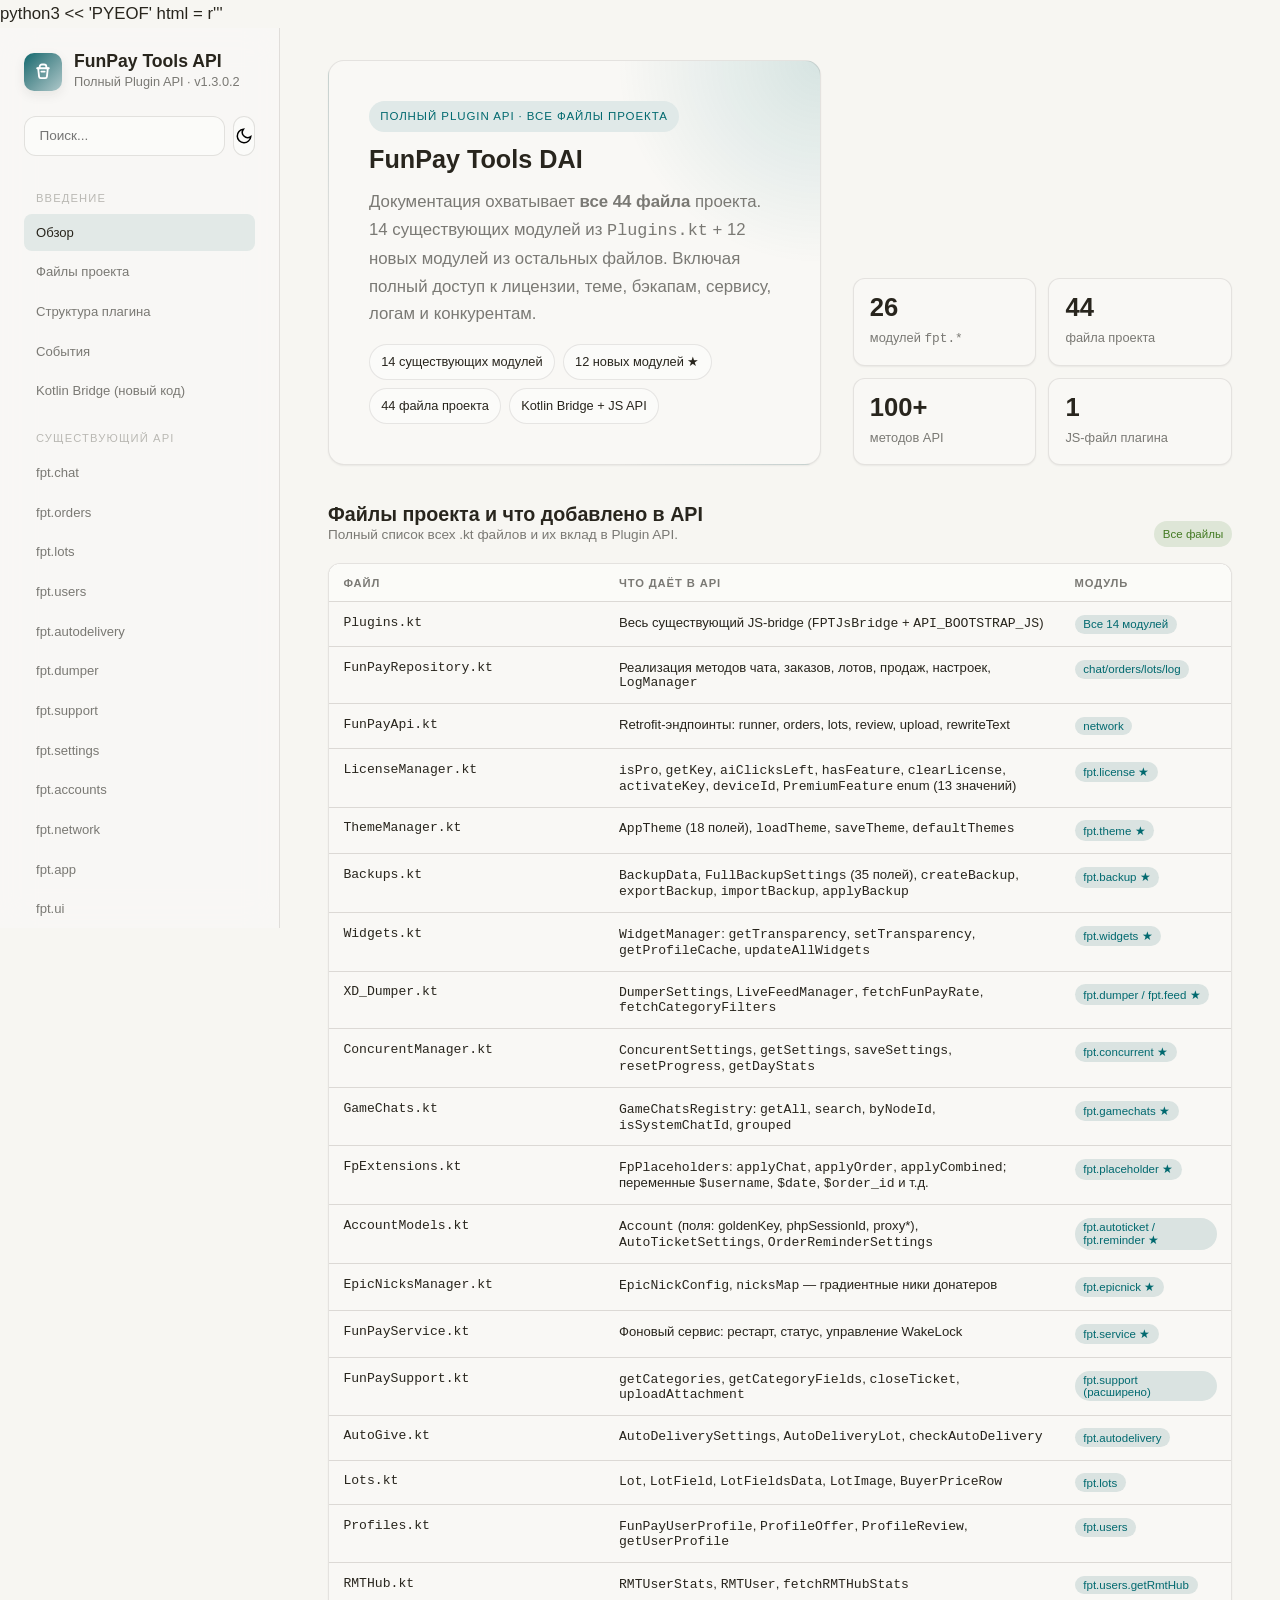
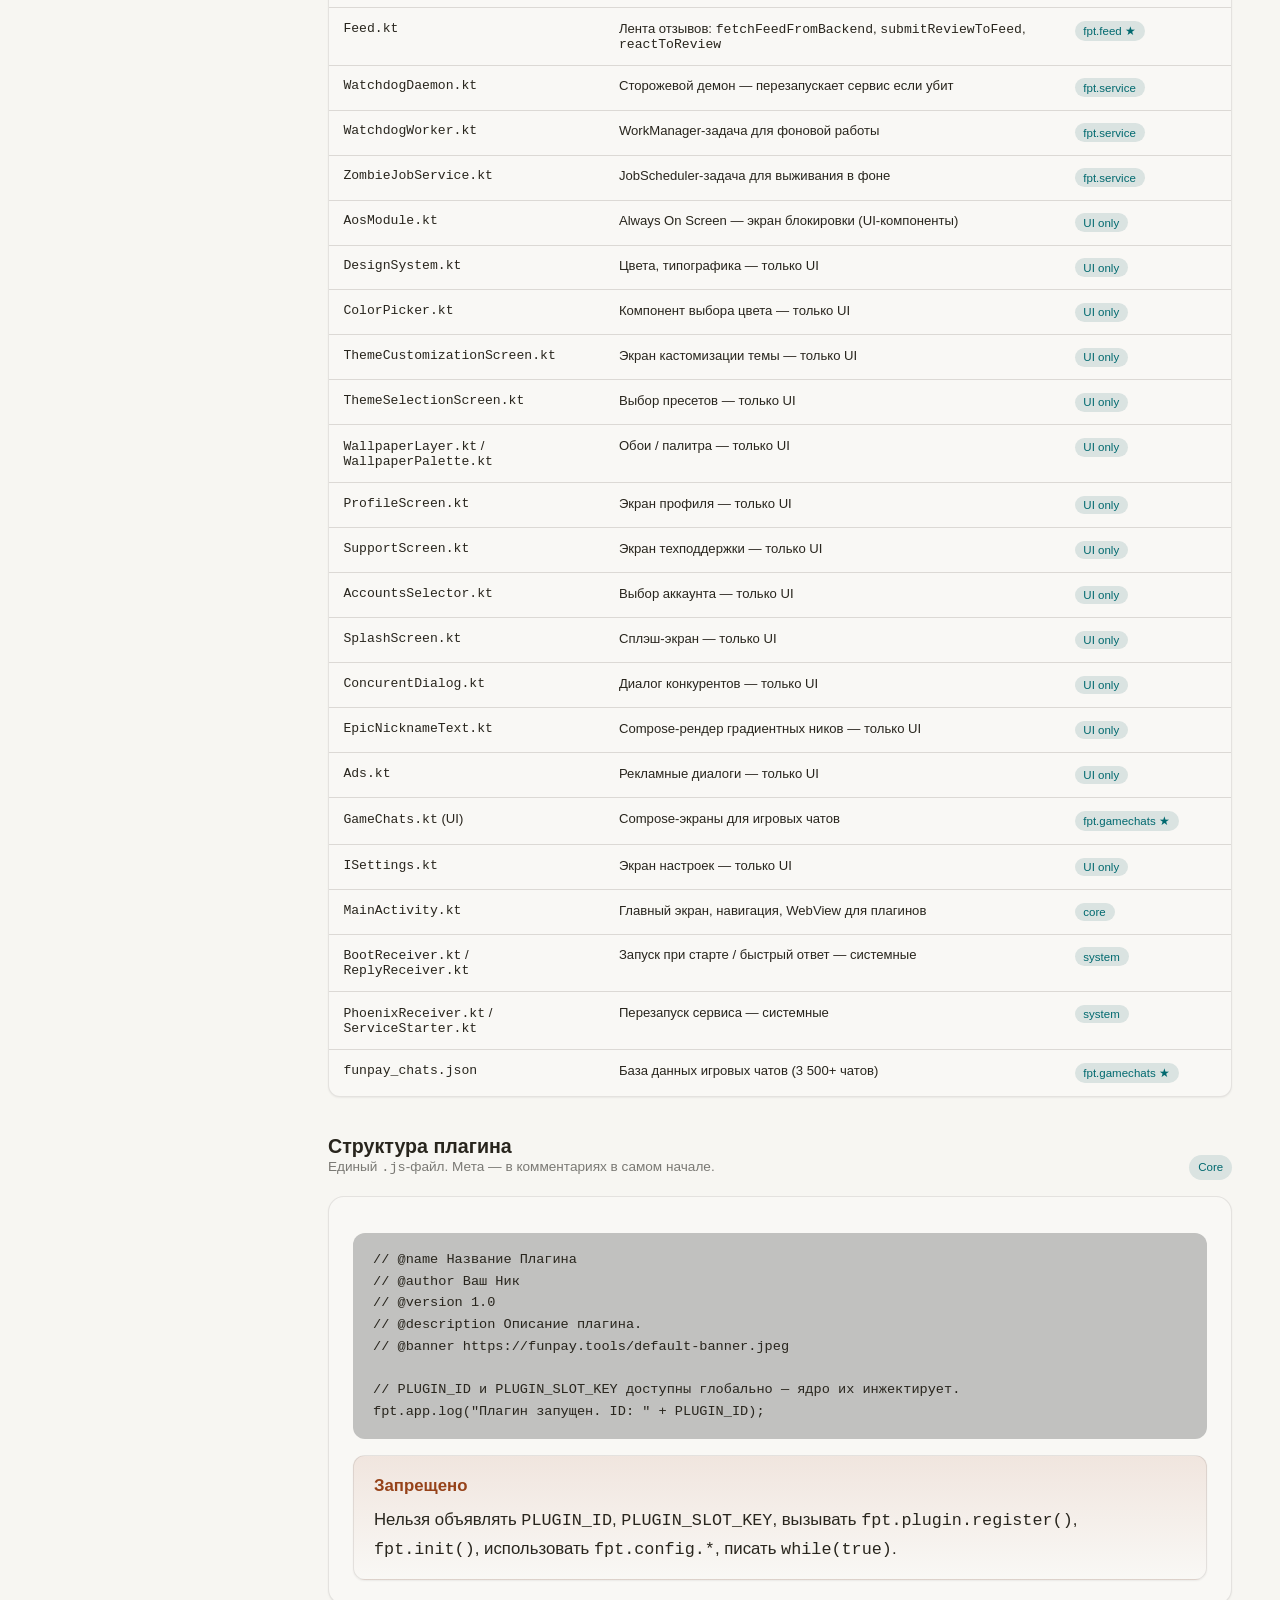
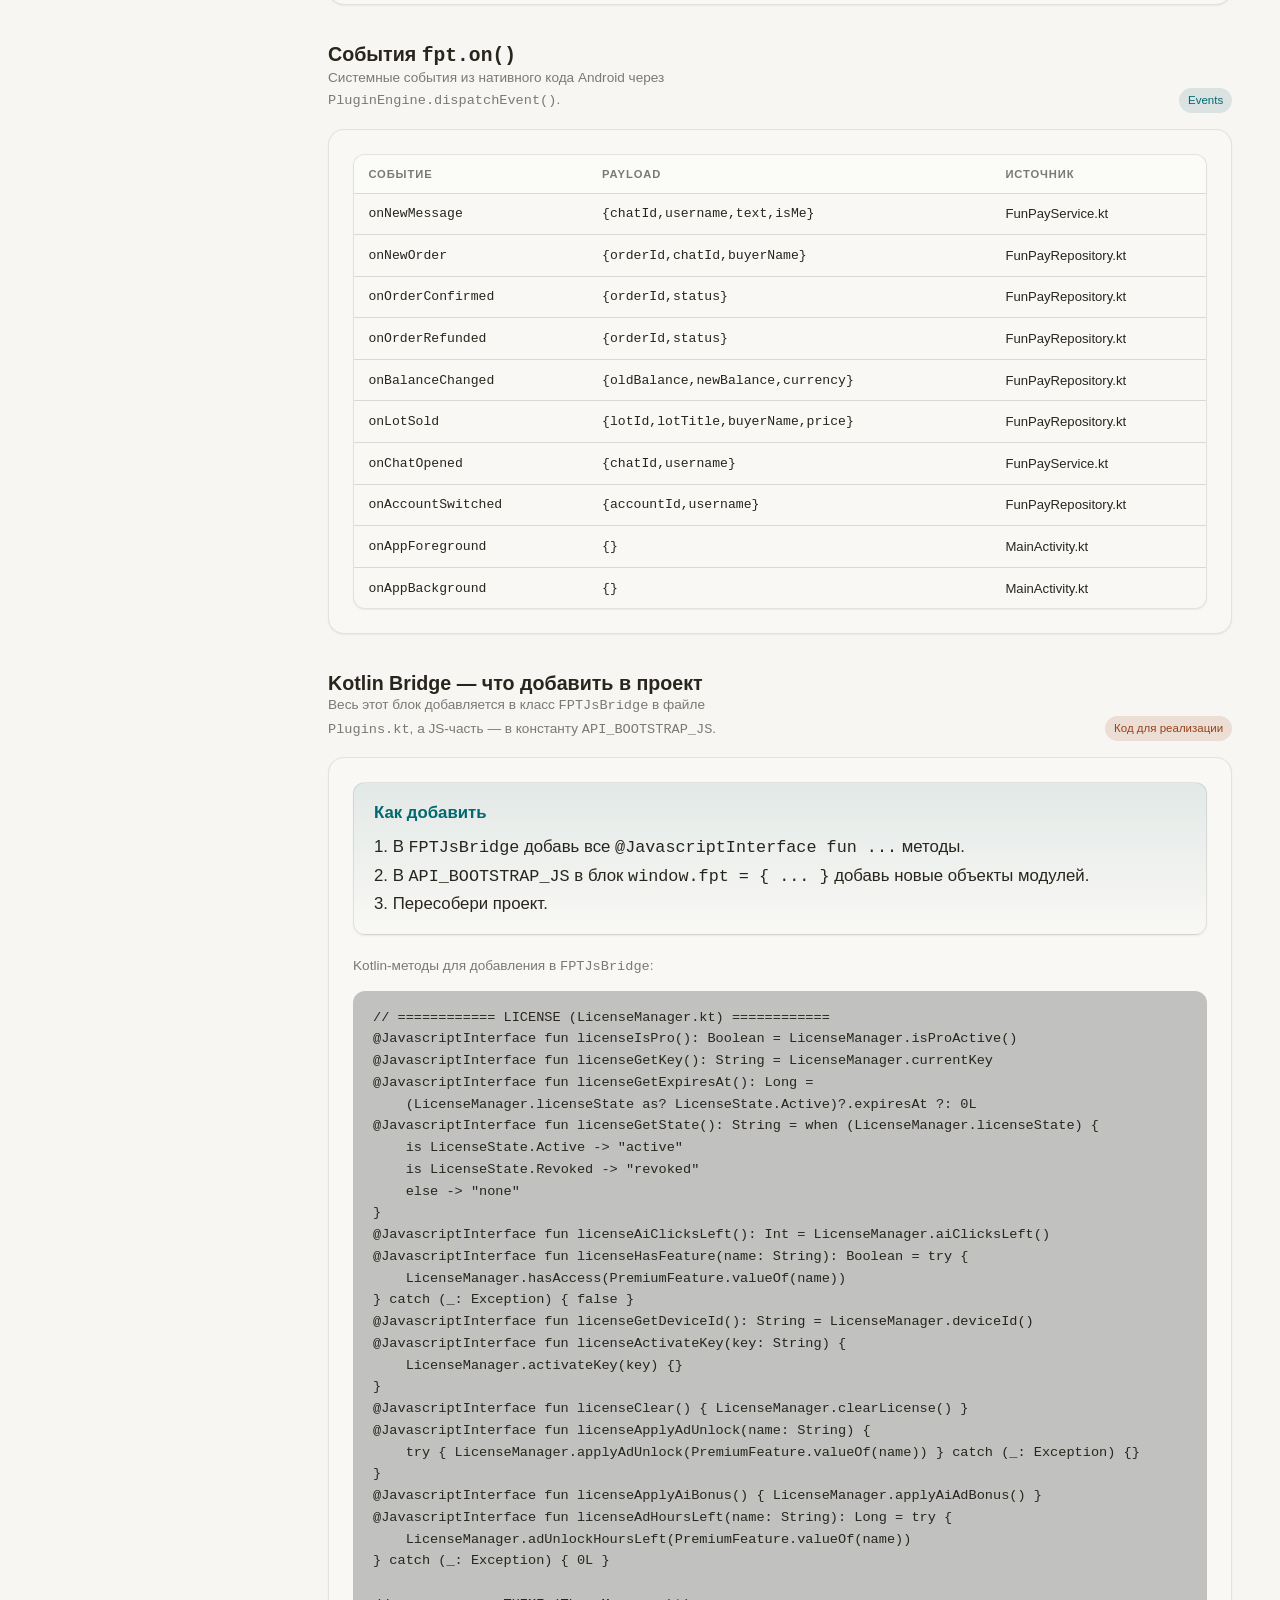
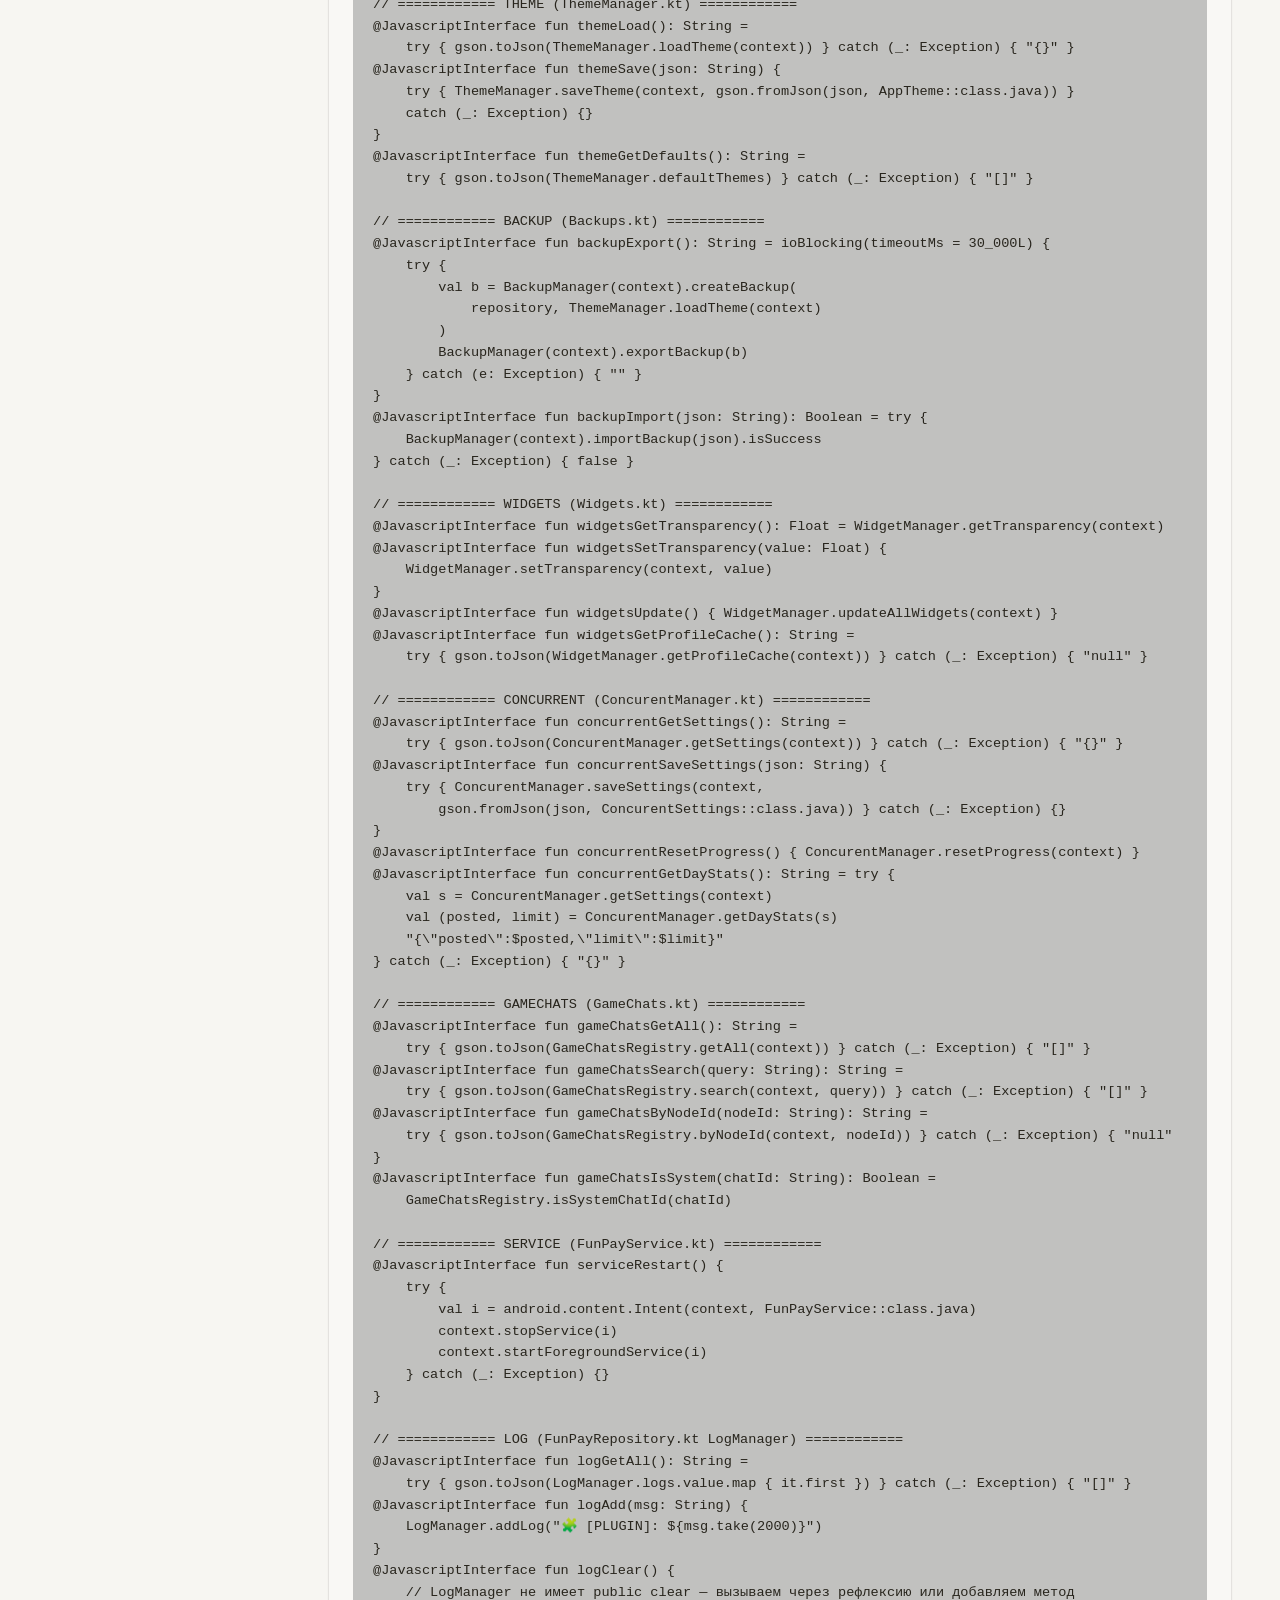
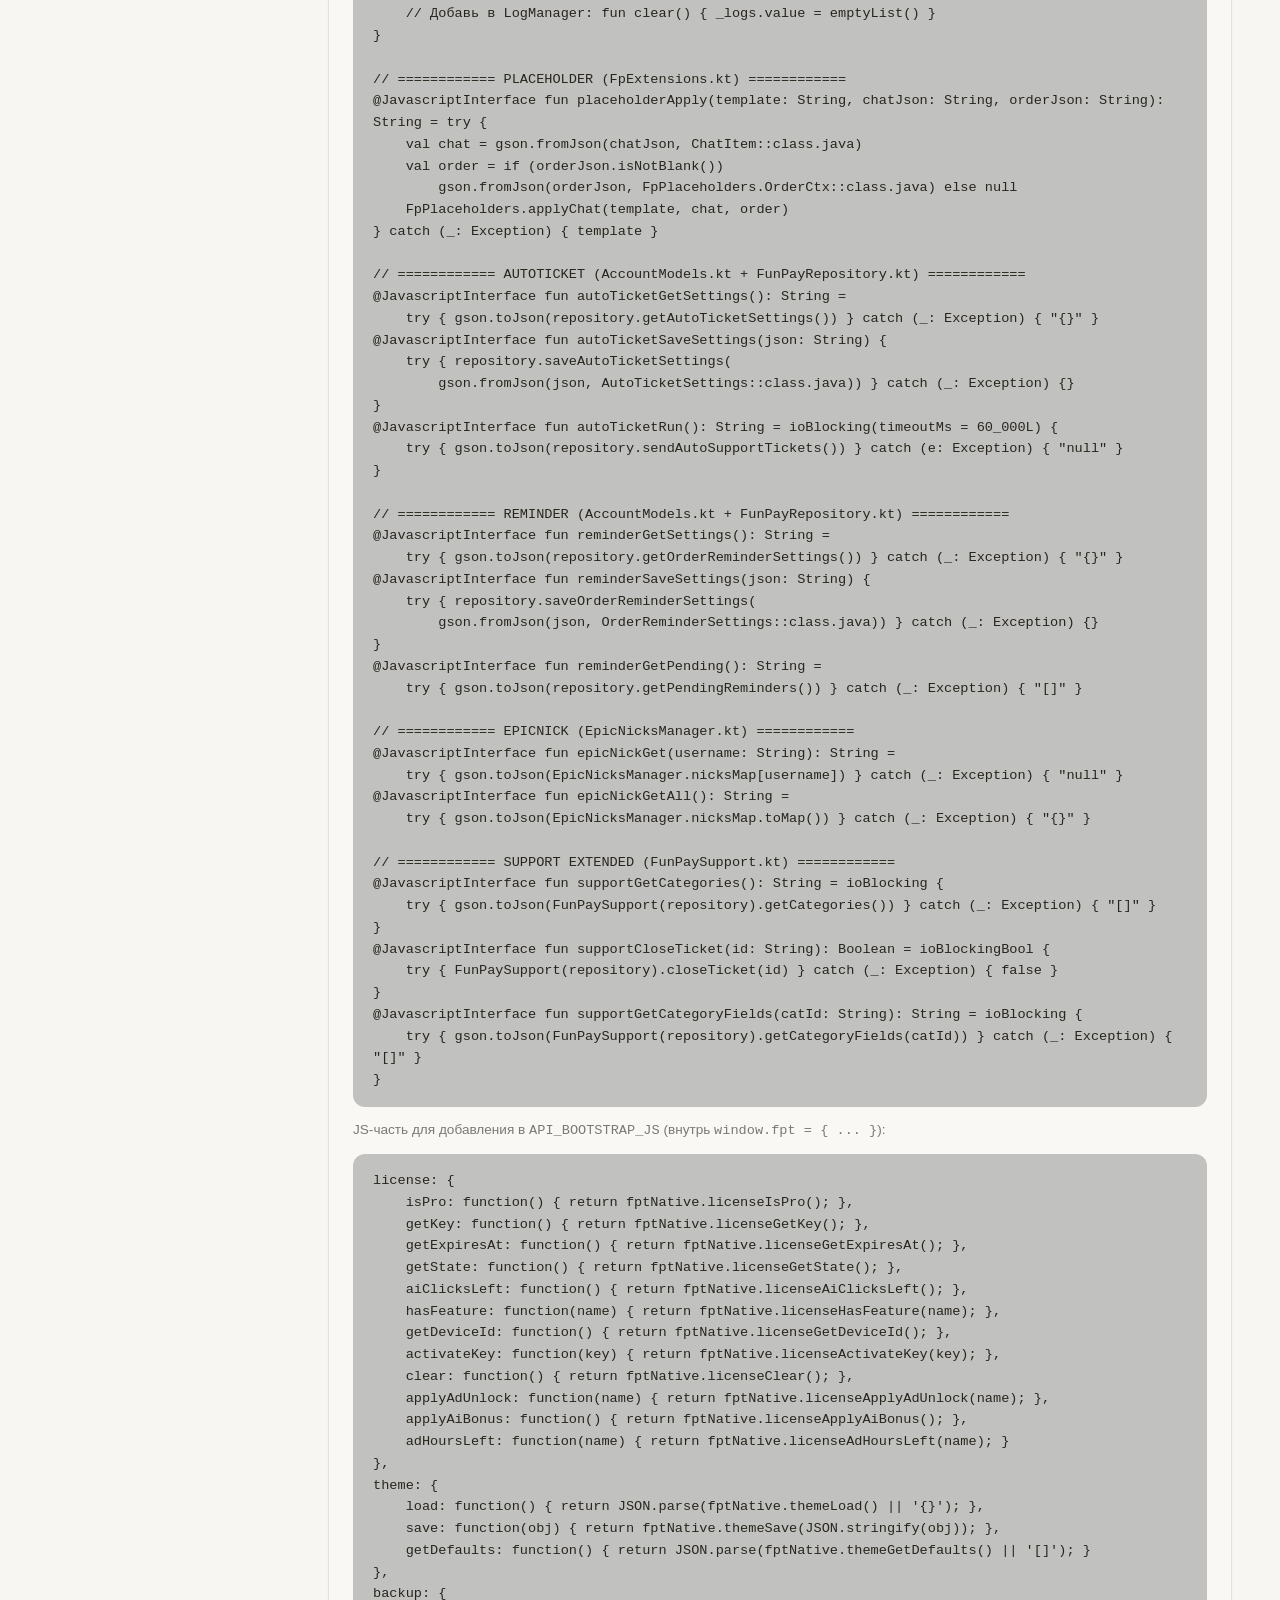
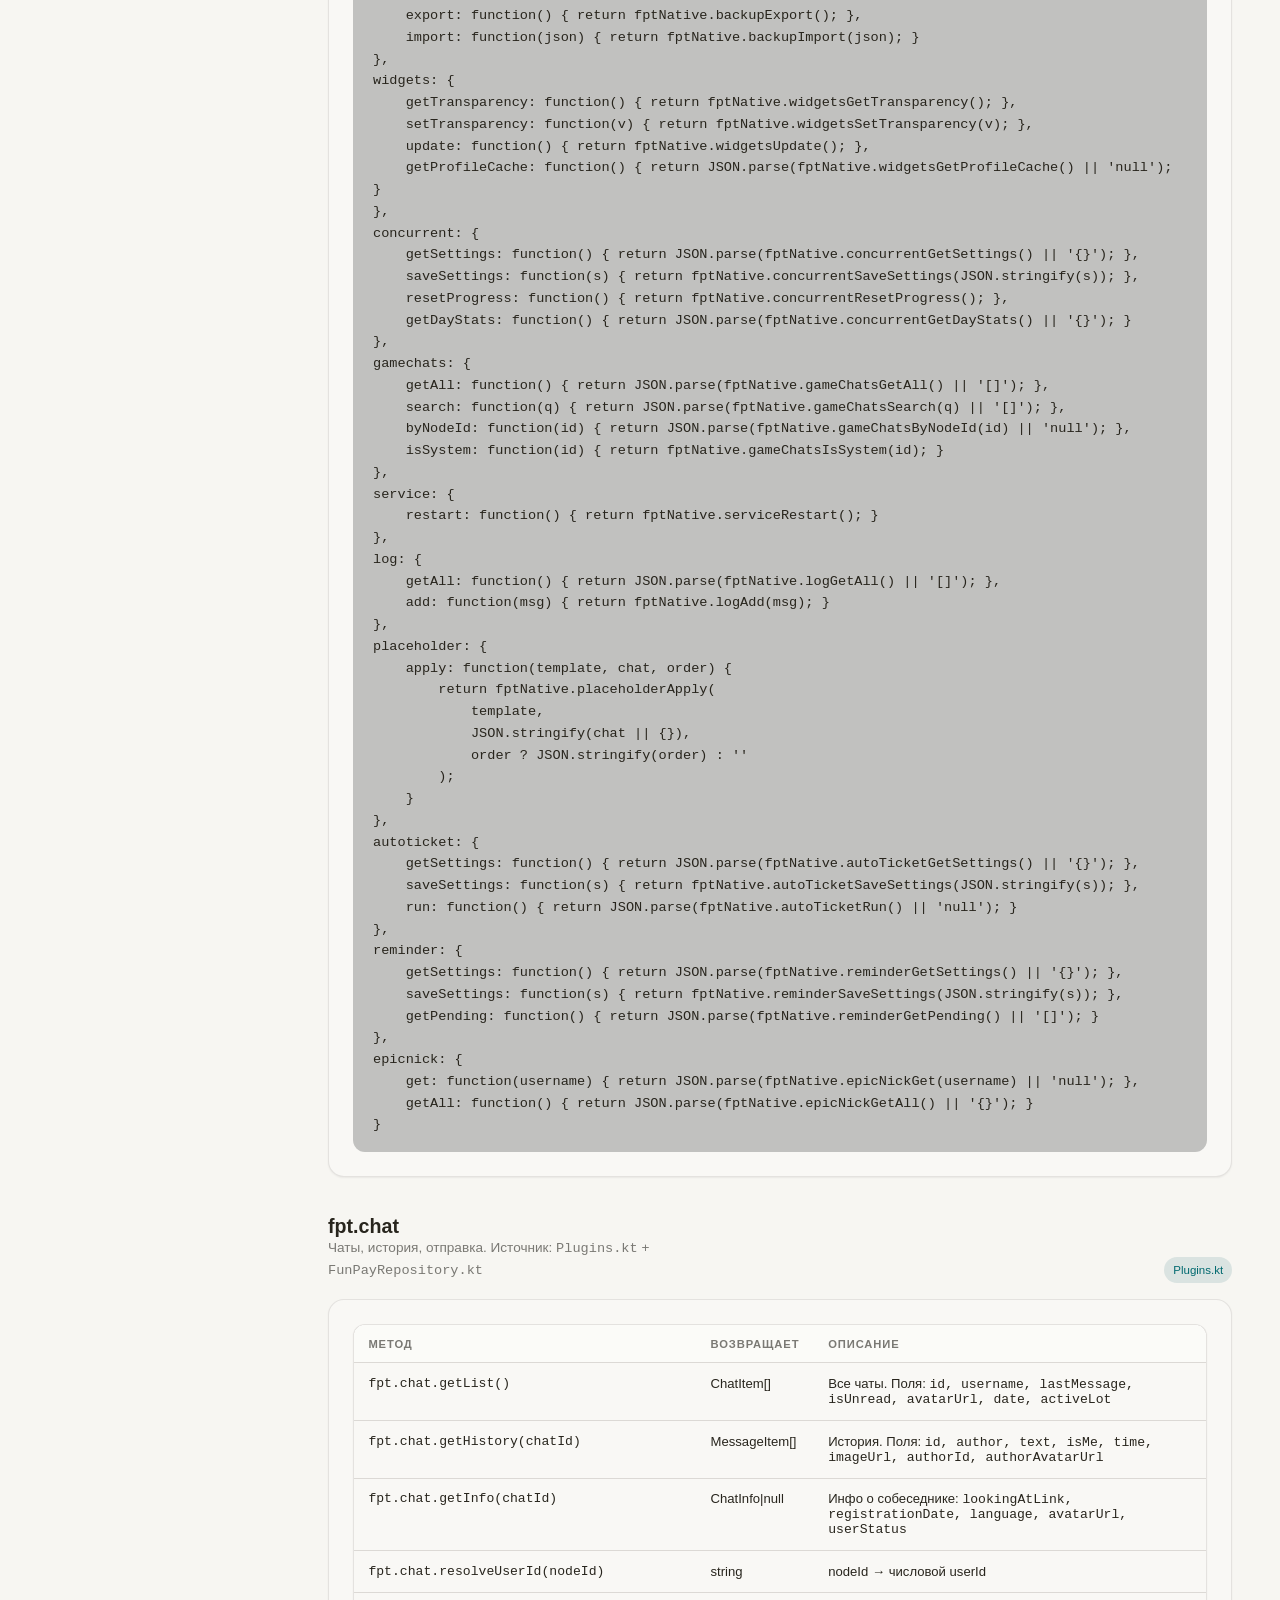
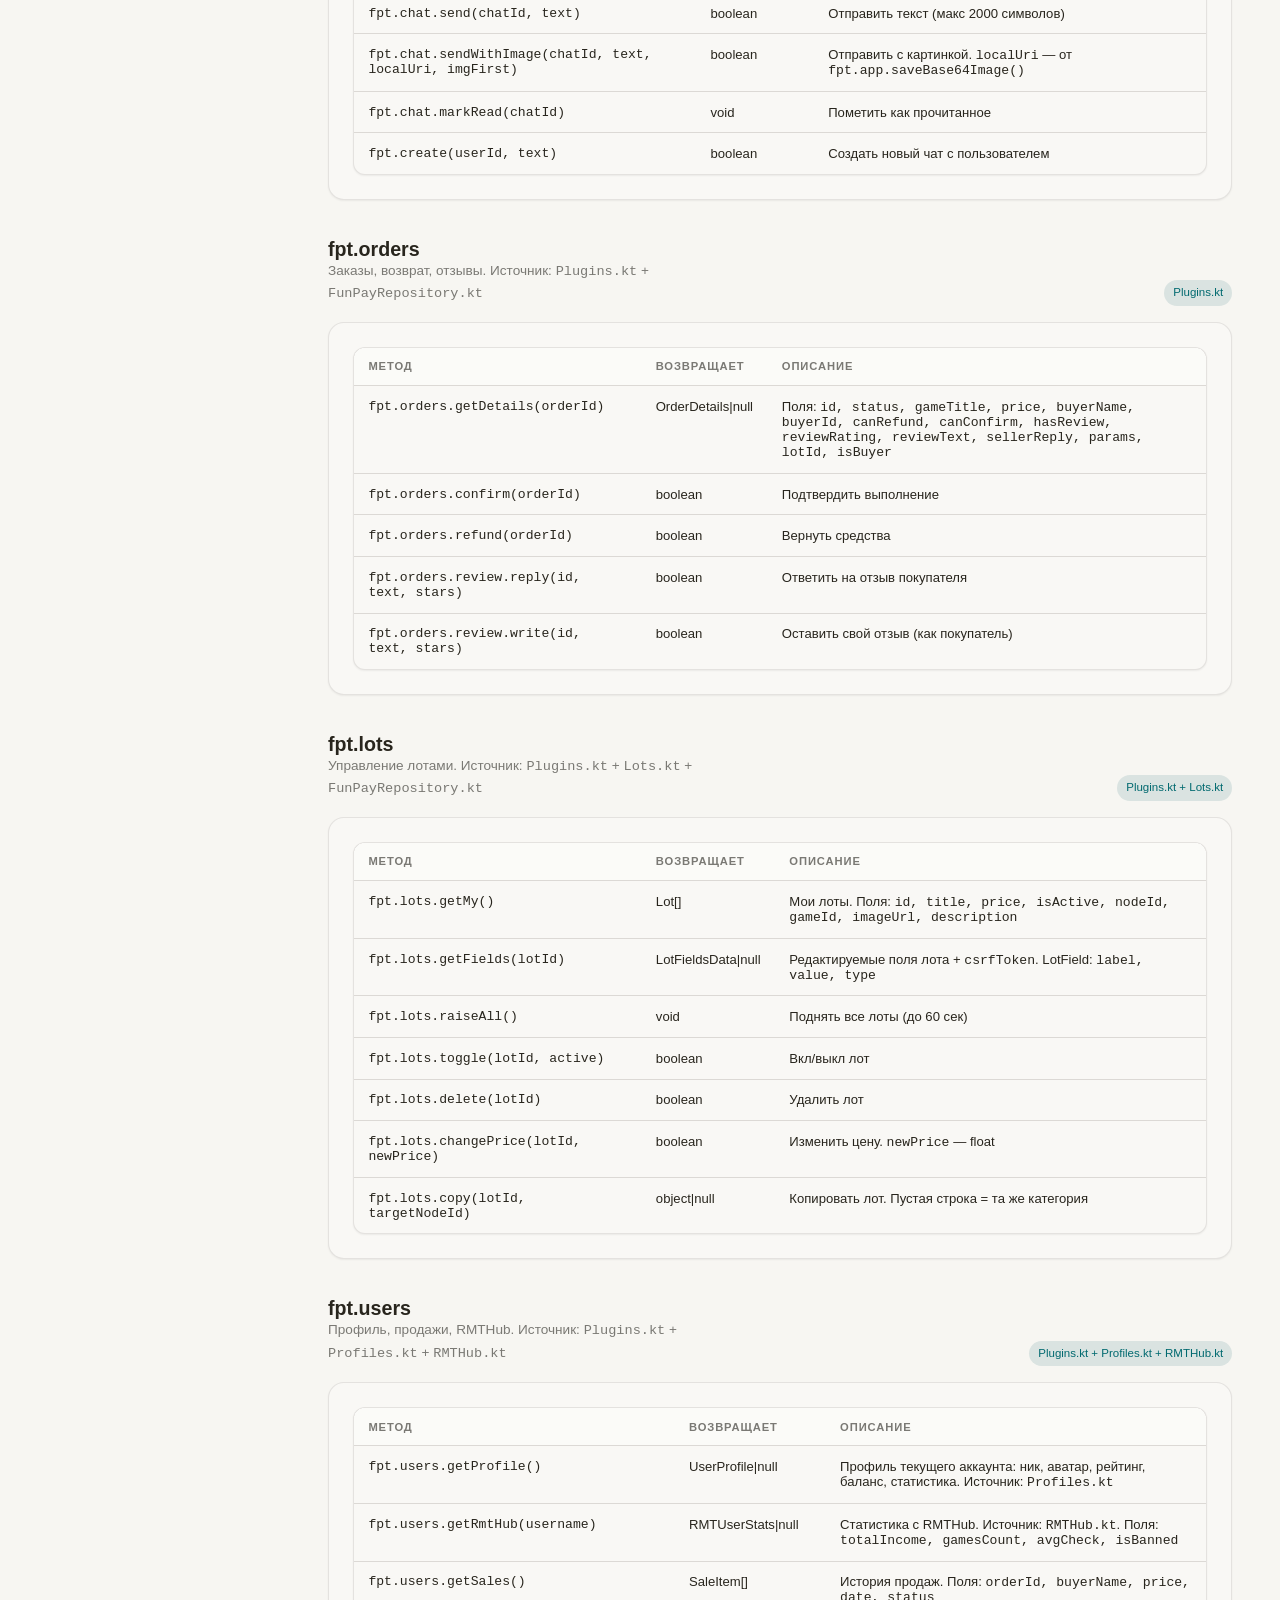
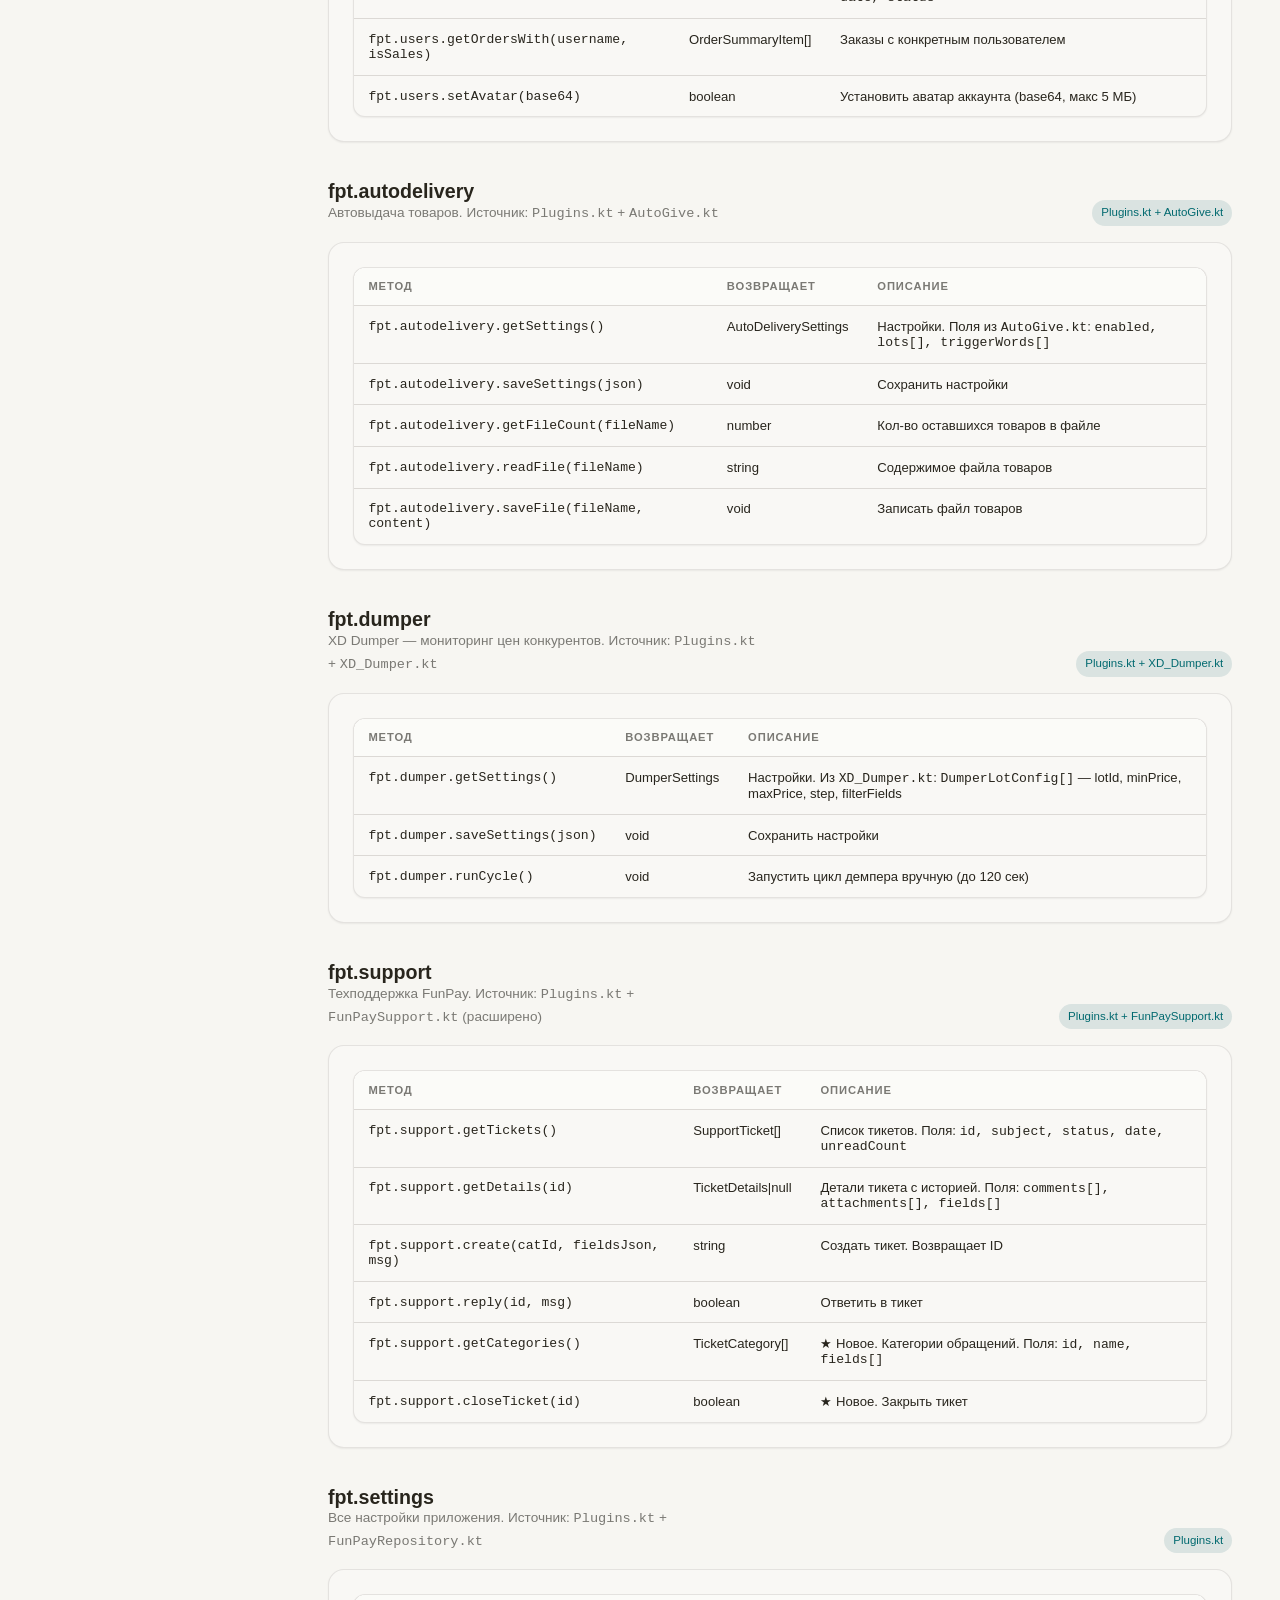
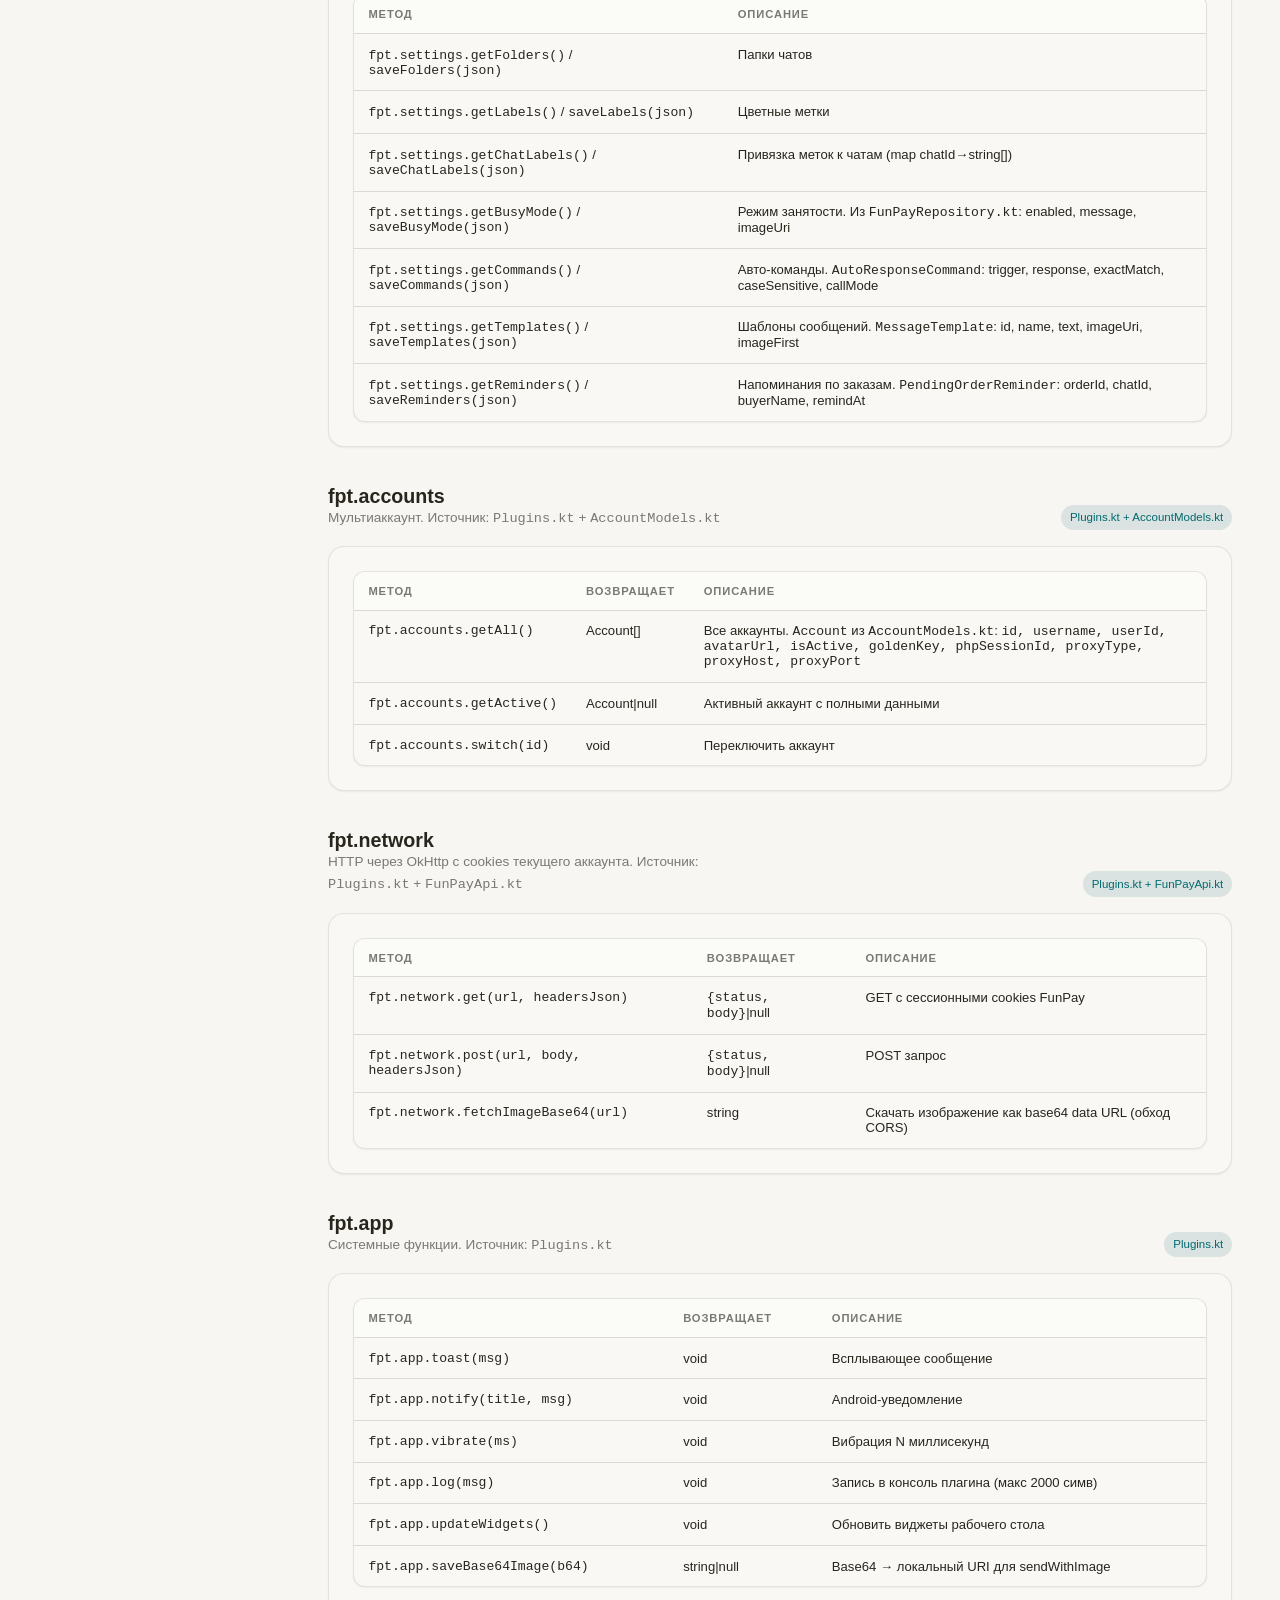
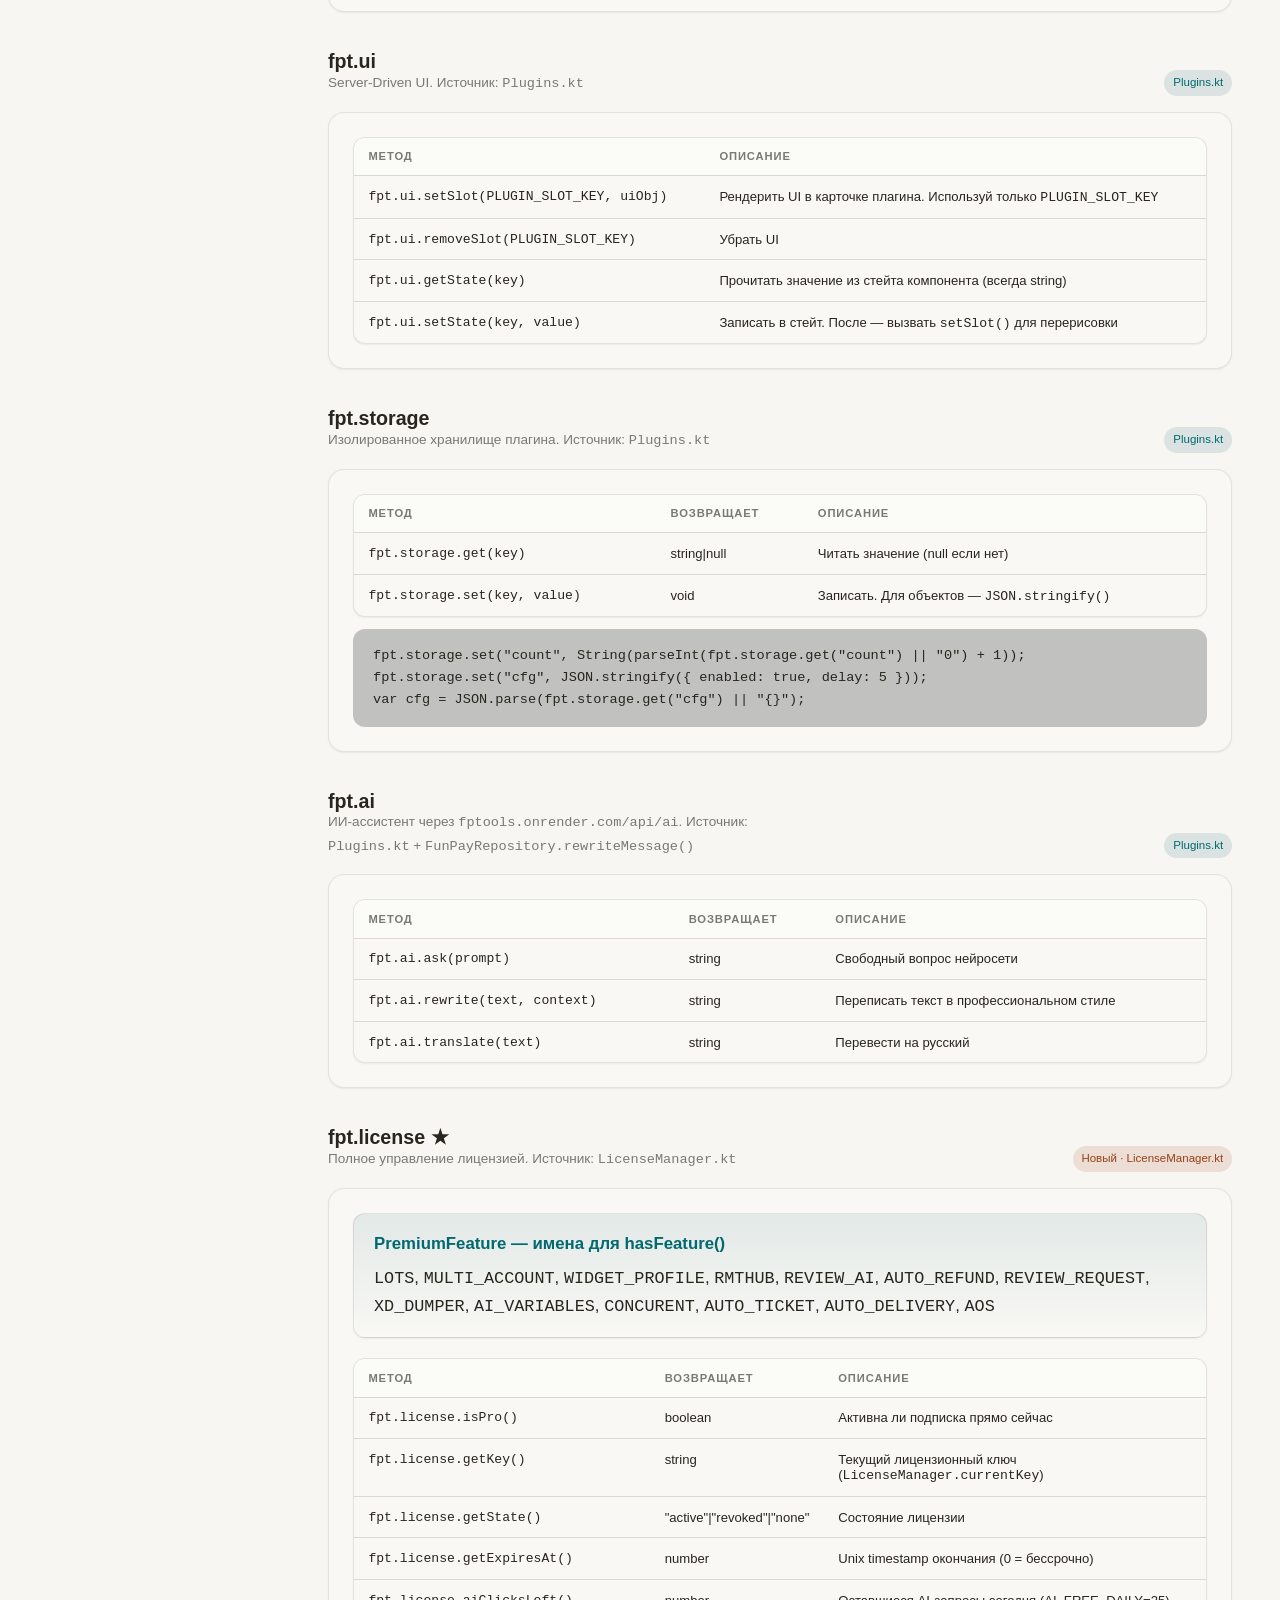
==== commit 7441f666: "Rename index1.html to index.html" ====
--- a/index.html
+++ b/index.html
@@ -1,1230 +1,1008 @@
-<!doctype html>
+python3 << 'PYEOF'
+html = r'''<!doctype html>
 <html lang="ru" data-theme="dark">
 <head>
-  <meta charset="UTF-8" />
-  <meta name="viewport" content="width=device-width, initial-scale=1.0" />
-  <title>FunPay Tools DAI — Ultimate Tier</title>
-  <meta name="description" content="Полная HTML-документация FunPay Tools Plugin Documentation for AI (DAI) — Ultimate Tier." />
-  <link rel="preconnect" href="https://api.fontshare.com" />
-  <link href="https://api.fontshare.com/v2/css?f[]=general-sans@400,500,600,700&f[]=cabinet-grotesk@500,700,800&display=swap" rel="stylesheet" />
-  <style>
-    :root,[data-theme="light"]{
-      --text-xs:clamp(0.75rem,0.7rem + 0.25vw,0.875rem);--text-sm:clamp(0.875rem,0.8rem + 0.35vw,1rem);
-      --text-base:clamp(1rem,0.95rem + 0.25vw,1.125rem);--text-lg:clamp(1.125rem,1rem + 0.75vw,1.5rem);
-      --text-xl:clamp(1.5rem,1.2rem + 1.25vw,2.25rem);--text-2xl:clamp(2rem,1.2rem + 2.5vw,3.5rem);
-      --space-1:.25rem;--space-2:.5rem;--space-3:.75rem;--space-4:1rem;--space-5:1.25rem;--space-6:1.5rem;
-      --space-8:2rem;--space-10:2.5rem;--space-12:3rem;--space-16:4rem;--space-20:5rem;
-      --color-bg:#f7f6f2;--color-surface:#f9f8f5;--color-surface-2:#fbfbf9;--color-surface-offset:#f3f0ec;
-      --color-border:#d4d1ca;--color-divider:#dcd9d5;--color-text:#28251d;--color-text-muted:#7a7974;
-      --color-text-faint:#bab9b4;--color-text-inverse:#f9f8f4;--color-primary:#01696f;
-      --color-primary-hover:#0c4e54;--color-primary-highlight:#cedcd8;--color-success:#437a22;
-      --color-warning:#964219;--color-error:#a12c7b;--radius-sm:.375rem;--radius-md:.5rem;
-      --radius-lg:.75rem;--radius-xl:1rem;--radius-full:9999px;
-      --shadow-sm:0 1px 2px oklch(0.2 0.01 80/0.06);--shadow-md:0 4px 12px oklch(0.2 0.01 80/0.08);
-      --shadow-lg:0 12px 32px oklch(0.2 0.01 80/0.12);
-      --font-display:'Cabinet Grotesk',Inter,sans-serif;--font-body:'General Sans',Inter,sans-serif;
-      --content-default:1120px;
-    }
-    [data-theme="dark"]{
-      --color-bg:#171614;--color-surface:#1c1b19;--color-surface-2:#201f1d;--color-surface-offset:#1d1c1a;
-      --color-border:#393836;--color-divider:#262523;--color-text:#cdccca;--color-text-muted:#979693;
-      --color-text-faint:#5a5957;--color-text-inverse:#2b2a28;--color-primary:#4f98a3;
-      --color-primary-hover:#227f8b;--color-primary-highlight:#313b3b;--color-success:#6daa45;
-      --color-warning:#bb653b;--color-error:#d163a7;
-      --shadow-sm:0 1px 2px oklch(0 0 0/0.2);--shadow-md:0 4px 12px oklch(0 0 0/0.3);
-      --shadow-lg:0 12px 32px oklch(0 0 0/0.4);
-    }
-    *,:before,:after{box-sizing:border-box;margin:0;padding:0}
-    html{scroll-behavior:smooth;-webkit-font-smoothing:antialiased;text-rendering:optimizeLegibility}
-    body{font-family:var(--font-body);font-size:var(--text-base);background:var(--color-bg);color:var(--color-text);line-height:1.65;min-height:100dvh}
-    a{color:inherit;text-decoration:none}
-    img,svg{display:block;max-width:100%}
-    code,pre{font-family:ui-monospace,SFMono-Regular,Menlo,Monaco,Consolas,monospace}
-    .layout{display:grid;grid-template-columns:300px 1fr;max-width:1440px;margin:0 auto;min-height:100dvh}
-    .sidebar{position:sticky;top:0;height:100dvh;padding:var(--space-8);border-right:1px solid color-mix(in oklab,var(--color-text) 12%,transparent);background:color-mix(in oklab,var(--color-surface) 88%,transparent);backdrop-filter:blur(16px);overflow:auto}
-    .brand{display:flex;align-items:center;gap:var(--space-3);margin-bottom:var(--space-8)}
-    .logo{width:40px;height:40px;border-radius:12px;background:linear-gradient(135deg,var(--color-primary),color-mix(in oklab,var(--color-primary) 35%,white));display:grid;place-items:center;color:white;box-shadow:var(--shadow-md)}
-    .logo svg{width:22px;height:22px}
-    .brand h1{font-family:var(--font-display);font-size:var(--text-lg);line-height:1.05}
-    .brand p{font-size:var(--text-sm);color:var(--color-text-muted);margin-top:var(--space-1)}
-    .controls{display:flex;gap:var(--space-3);margin-bottom:var(--space-6)}
-    .search{width:100%;padding:.85rem 1rem;border-radius:var(--radius-lg);border:1px solid color-mix(in oklab,var(--color-text) 12%,transparent);background:var(--color-surface-2);color:var(--color-text)}
-    .theme-toggle{width:46px;border-radius:var(--radius-lg);border:1px solid color-mix(in oklab,var(--color-text) 12%,transparent);background:var(--color-surface-2);display:grid;place-items:center;cursor:pointer}
-    .nav{display:grid;gap:var(--space-1)}
-    .nav-group{font-size:var(--text-xs);text-transform:uppercase;letter-spacing:.09em;color:var(--color-text-faint);padding:.6rem .85rem .3rem;margin-top:var(--space-2)}
-    .nav a{padding:.6rem .85rem;border-radius:var(--radius-md);font-size:var(--text-sm);color:var(--color-text-muted);display:block}
-    .nav a:hover,.nav a.active{background:color-mix(in oklab,var(--color-primary) 10%,var(--color-surface));color:var(--color-text)}
-    .main{padding:var(--space-8) clamp(var(--space-4),4vw,var(--space-12)) var(--space-20)}
-    .hero{display:grid;grid-template-columns:1.25fr 0.95fr;gap:var(--space-8);align-items:end;margin-bottom:var(--space-10)}
-    .hero-card,.stat-card,.callout,.table-wrap,.code-wrap,.section-card{background:var(--color-surface);border:1px solid color-mix(in oklab,var(--color-text) 10%,transparent);border-radius:var(--radius-xl);box-shadow:var(--shadow-sm)}
-    .hero-card{padding:clamp(var(--space-6),4vw,var(--space-10));background:radial-gradient(circle at top right,color-mix(in oklab,var(--color-primary) 14%,transparent),transparent 32%),var(--color-surface)}
-    .eyebrow{display:inline-flex;align-items:center;gap:.5rem;padding:.45rem .75rem;border-radius:var(--radius-full);background:color-mix(in oklab,var(--color-primary) 12%,var(--color-surface-offset));color:var(--color-primary);font-size:var(--text-xs);text-transform:uppercase;letter-spacing:.08em;margin-bottom:var(--space-5)}
-    .hero h2{font-family:var(--font-display);font-size:var(--text-2xl);line-height:.95;max-width:12ch;margin-bottom:var(--space-5)}
-    .hero p{max-width:62ch;color:var(--color-text-muted)}
-    .hero-meta{display:flex;flex-wrap:wrap;gap:var(--space-3);margin-top:var(--space-6)}
-    .pill{padding:.55rem .8rem;border-radius:var(--radius-full);background:var(--color-surface-2);border:1px solid color-mix(in oklab,var(--color-text) 10%,transparent);font-size:var(--text-sm)}
-    .stat-grid{display:grid;grid-template-columns:repeat(2,1fr);gap:var(--space-4)}
-    .stat-card{padding:var(--space-5)}
-    .stat-card strong{display:block;font-family:var(--font-display);font-size:var(--text-xl);line-height:1}
-    .stat-card span{display:block;color:var(--color-text-muted);font-size:var(--text-sm);margin-top:var(--space-2)}
-    .section{margin-top:var(--space-10);scroll-margin-top:var(--space-8)}
-    .section-header{display:flex;align-items:end;justify-content:space-between;gap:var(--space-4);margin-bottom:var(--space-5)}
-    .section-header h3{font-family:var(--font-display);font-size:var(--text-xl);line-height:1}
-    .section-header p{color:var(--color-text-muted);font-size:var(--text-sm);max-width:60ch}
-    .section-card{padding:var(--space-6)}
-    .callout{padding:var(--space-5);margin-bottom:var(--space-5);background:linear-gradient(180deg,color-mix(in oklab,var(--color-warning) 10%,var(--color-surface)),var(--color-surface))}
-    .callout.info{background:linear-gradient(180deg,color-mix(in oklab,var(--color-primary) 10%,var(--color-surface)),var(--color-surface))}
-    .callout.info strong{color:var(--color-primary)}
-    .callout strong{display:block;margin-bottom:var(--space-2);color:var(--color-warning)}
-    .grid-2{display:grid;grid-template-columns:repeat(2,minmax(0,1fr));gap:var(--space-5)}
-    .grid-3{display:grid;grid-template-columns:repeat(3,minmax(0,1fr));gap:var(--space-5)}
-    .table-wrap{overflow:auto}
-    table{width:100%;border-collapse:collapse;font-size:var(--text-sm)}
-    th,td{padding:.95rem 1rem;vertical-align:top;border-bottom:1px solid var(--color-divider);text-align:left}
-    th{font-size:var(--text-xs);text-transform:uppercase;letter-spacing:.08em;color:var(--color-text-muted);background:color-mix(in oklab,var(--color-surface-2) 88%,transparent);position:sticky;top:0}
-    tr:last-child td{border-bottom:none}
-    .code-wrap{overflow:auto;background:color-mix(in oklab,var(--color-surface-2) 82%,black);padding:var(--space-5)}
-    pre{white-space:pre-wrap;word-break:break-word;font-size:.92rem;line-height:1.6;color:var(--color-text)}
-    .tag{display:inline-flex;align-items:center;padding:.28rem .6rem;border-radius:var(--radius-full);font-size:var(--text-xs);background:color-mix(in oklab,var(--color-primary) 14%,var(--color-surface));color:var(--color-primary)}
-    .tag.warn{background:color-mix(in oklab,var(--color-warning) 14%,var(--color-surface));color:var(--color-warning)}
-    .tag.ok{background:color-mix(in oklab,var(--color-success) 14%,var(--color-surface));color:var(--color-success)}
-    .cards{display:grid;grid-template-columns:repeat(auto-fit,minmax(220px,1fr));gap:var(--space-4)}
-    .mini-card{padding:var(--space-5);border-radius:var(--radius-lg);background:var(--color-surface-2);border:1px solid color-mix(in oklab,var(--color-text) 10%,transparent)}
-    .mini-card h4{font-size:var(--text-base);margin-bottom:var(--space-2)}
-    .mini-card p{font-size:var(--text-sm);color:var(--color-text-muted)}
-    .method-block{margin-bottom:var(--space-6);padding-bottom:var(--space-6);border-bottom:1px solid var(--color-divider)}
-    .method-block:last-child{border-bottom:none;margin-bottom:0;padding-bottom:0}
-    .method-name{font-family:var(--font-display);font-size:var(--text-base);margin-bottom:var(--space-2);display:flex;align-items:center;gap:var(--space-2);flex-wrap:wrap}
-    .method-sig{font-family:ui-monospace,Menlo,monospace;font-size:.88rem;color:var(--color-primary);background:color-mix(in oklab,var(--color-primary) 10%,var(--color-surface));padding:.2rem .5rem;border-radius:var(--radius-sm);word-break:break-all}
-    .method-desc{color:var(--color-text-muted);font-size:var(--text-sm);margin-bottom:var(--space-3)}
-    .param-list{display:grid;gap:var(--space-2)}
-    .param{display:flex;gap:var(--space-3);font-size:var(--text-sm)}
-    .param-name{font-family:ui-monospace,Menlo,monospace;color:var(--color-primary);min-width:120px;flex-shrink:0}
-    .param-type{color:var(--color-text-faint);min-width:80px;flex-shrink:0}
-    .return-type{font-size:var(--text-xs);border-radius:var(--radius-full);padding:.2rem .55rem;border:1px solid color-mix(in oklab,var(--color-text) 14%,transparent);color:var(--color-text-muted)}
-    .footer{margin-top:var(--space-12);padding-top:var(--space-6);border-top:1px solid var(--color-divider);color:var(--color-text-muted);font-size:var(--text-sm)}
-    .hidden{display:none!important}
-    mark{background:color-mix(in oklab,var(--color-warning) 28%,transparent);color:inherit;padding:0 .15em;border-radius:.25em}
-    .toc-sub{padding-left:var(--space-4)}
-    @media(max-width:1080px){.layout{grid-template-columns:1fr}.sidebar{position:relative;height:auto;border-right:none;border-bottom:1px solid var(--color-divider)}.hero{grid-template-columns:1fr}.stat-grid{grid-template-columns:repeat(4,1fr)}}
-    @media(max-width:760px){.main{padding:var(--space-6) var(--space-4) var(--space-12)}.stat-grid,.grid-2,.grid-3{grid-template-columns:1fr}.section-card,.hero-card,.code-wrap{padding:var(--space-5)}.hero h2{max-width:14ch}.controls{flex-wrap:wrap}.theme-toggle{height:48px}.search{min-height:48px}}
-  </style>
+<meta charset="UTF-8"/>
+<meta name="viewport" content="width=device-width,initial-scale=1.0"/>
+<title>FunPay Tools — Полный Plugin API</title>
+<link href="https://api.fontshare.com/v2/css?f[]=general-sans@400,500,600,700&f[]=cabinet-grotesk@500,700,800&display=swap" rel="stylesheet"/>
+<style>
+:root,[data-theme="light"]{
+  --bg:#f7f6f2;--sur:#f9f8f5;--sur2:#fbfbf9;--bdr:#d4d1ca;--div:#dcd9d5;
+  --tx:#28251d;--txm:#7a7974;--txf:#bab9b4;--pri:#01696f;--prih:#0c4e54;
+  --ok:#437a22;--warn:#964219;--err:#a12c7b;
+  --fd:'Cabinet Grotesk',sans-serif;--fb:'General Sans',sans-serif;
+  --r4:1rem;--r3:.75rem;--r2:.5rem;--rf:9999px;
+  --sh:0 1px 2px oklch(.2 .01 80/.06);--shm:0 4px 12px oklch(.2 .01 80/.08);
+}
+[data-theme="dark"]{
+  --bg:#171614;--sur:#1c1b19;--sur2:#201f1d;--bdr:#393836;--div:#262523;
+  --tx:#cdccca;--txm:#979693;--txf:#5a5957;--pri:#4f98a3;--prih:#227f8b;
+  --ok:#6daa45;--warn:#bb653b;--err:#d163a7;
+  --sh:0 1px 2px oklch(0 0 0/.2);--shm:0 4px 12px oklch(0 0 0/.3);
+}
+*,::before,::after{box-sizing:border-box;margin:0;padding:0}
+html{scroll-behavior:smooth;-webkit-font-smoothing:antialiased}
+body{font-family:var(--fb);font-size:clamp(.9rem,.85rem + .25vw,1.05rem);background:var(--bg);color:var(--tx);line-height:1.65;min-height:100dvh}
+a{color:inherit;text-decoration:none}
+code,pre{font-family:ui-monospace,SFMono-Regular,Menlo,monospace}
+.lay{display:grid;grid-template-columns:280px 1fr;max-width:1440px;margin:0 auto;min-height:100dvh}
+.side{position:sticky;top:0;height:100dvh;padding:1.5rem;border-right:1px solid color-mix(in oklab,var(--tx) 12%,transparent);background:color-mix(in oklab,var(--sur) 88%,transparent);backdrop-filter:blur(16px);overflow-y:auto}
+.brand{display:flex;align-items:center;gap:.75rem;margin-bottom:1.5rem}
+.logo{width:38px;height:38px;border-radius:10px;background:linear-gradient(135deg,var(--pri),color-mix(in oklab,var(--pri) 35%,white));display:grid;place-items:center;color:#fff;box-shadow:var(--shm)}
+.brand h1{font-family:var(--fd);font-size:1.1rem;line-height:1.1}
+.brand p{font-size:.8rem;color:var(--txm)}
+.ctrl{display:flex;gap:.5rem;margin-bottom:1rem}
+.srch{flex:1;padding:.7rem .9rem;border-radius:var(--r3);border:1px solid color-mix(in oklab,var(--tx) 12%,transparent);background:var(--sur2);color:var(--tx);font-size:.85rem}
+.tgl{width:42px;border-radius:var(--r3);border:1px solid color-mix(in oklab,var(--tx) 12%,transparent);background:var(--sur2);cursor:pointer;display:grid;place-items:center}
+.nav{display:grid;gap:2px}
+.ng{font-size:.7rem;text-transform:uppercase;letter-spacing:.1em;color:var(--txf);padding:.6rem .75rem .25rem;margin-top:.5rem}
+.nav a{padding:.5rem .75rem;border-radius:var(--r2);font-size:.82rem;color:var(--txm);display:block}
+.nav a:hover,.nav a.on{background:color-mix(in oklab,var(--pri) 10%,var(--sur));color:var(--tx)}
+.main{padding:2rem clamp(1rem,4vw,3rem) 5rem}
+.hero{display:grid;grid-template-columns:1.3fr 1fr;gap:2rem;align-items:end;margin-bottom:2.5rem}
+.hcard{padding:clamp(1.5rem,4vw,2.5rem);background:radial-gradient(circle at top right,color-mix(in oklab,var(--pri) 14%,transparent),transparent 32%),var(--sur);border:1px solid color-mix(in oklab,var(--tx) 10%,transparent);border-radius:var(--r4);box-shadow:var(--sh)}
+.ey{display:inline-flex;align-items:center;gap:.4rem;padding:.4rem .7rem;border-radius:var(--rf);background:color-mix(in oklab,var(--pri) 12%,var(--sur2));color:var(--pri);font-size:.72rem;text-transform:uppercase;letter-spacing:.08em;margin-bottom:1rem}
+.hcard h2{font-family:var(--fd);font-size:clamp(1.8rem,1rem+2vw,3rem);line-height:.95;margin-bottom:1rem}
+.hcard p{color:var(--txm);max-width:56ch}
+.pills{display:flex;flex-wrap:wrap;gap:.5rem;margin-top:1rem}
+.pill{padding:.4rem .7rem;border-radius:var(--rf);background:var(--sur2);border:1px solid color-mix(in oklab,var(--tx) 10%,transparent);font-size:.8rem}
+.sg{display:grid;grid-template-columns:repeat(2,1fr);gap:.75rem}
+.sc{padding:1rem;background:var(--sur);border:1px solid color-mix(in oklab,var(--tx) 10%,transparent);border-radius:var(--r3);box-shadow:var(--sh)}
+.sc strong{display:block;font-family:var(--fd);font-size:1.6rem;line-height:1}
+.sc span{display:block;color:var(--txm);font-size:.8rem;margin-top:.4rem}
+.sec{margin-top:2.5rem;scroll-margin-top:2rem}
+.sh{display:flex;align-items:flex-end;justify-content:space-between;gap:1rem;margin-bottom:1rem}
+.sh h3{font-family:var(--fd);font-size:clamp(1.2rem,.9rem+1vw,1.8rem);line-height:1}
+.sh p{color:var(--txm);font-size:.85rem;max-width:58ch}
+.card{background:var(--sur);border:1px solid color-mix(in oklab,var(--tx) 10%,transparent);border-radius:var(--r4);box-shadow:var(--sh);padding:1.5rem}
+.call{padding:1rem 1.25rem;margin-bottom:1.25rem;background:linear-gradient(180deg,color-mix(in oklab,var(--warn) 10%,var(--sur)),var(--sur));border:1px solid color-mix(in oklab,var(--tx) 10%,transparent);border-radius:var(--r3);box-shadow:var(--sh)}
+.call.info{background:linear-gradient(180deg,color-mix(in oklab,var(--pri) 10%,var(--sur)),var(--sur))}
+.call.ok{background:linear-gradient(180deg,color-mix(in oklab,var(--ok) 10%,var(--sur)),var(--sur))}
+.call strong{display:block;margin-bottom:.4rem;color:var(--warn)}
+.call.info strong{color:var(--pri)} .call.ok strong{color:var(--ok)}
+.tw{overflow:auto;background:var(--sur);border:1px solid color-mix(in oklab,var(--tx) 10%,transparent);border-radius:var(--r3);box-shadow:var(--sh)}
+table{width:100%;border-collapse:collapse;font-size:.82rem}
+th,td{padding:.8rem .9rem;vertical-align:top;border-bottom:1px solid var(--div);text-align:left}
+th{font-size:.7rem;text-transform:uppercase;letter-spacing:.08em;color:var(--txm);background:color-mix(in oklab,var(--sur2) 88%,transparent);position:sticky;top:0}
+tr:last-child td{border-bottom:none}
+.cw{overflow:auto;background:color-mix(in oklab,var(--sur2) 82%,black);padding:1rem 1.25rem;border-radius:var(--r3);margin-top:.75rem}
+pre{white-space:pre-wrap;word-break:break-word;font-size:.85rem;line-height:1.6;color:var(--tx)}
+.tag{display:inline-flex;align-items:center;padding:.2rem .55rem;border-radius:var(--rf);font-size:.72rem;background:color-mix(in oklab,var(--pri) 14%,var(--sur));color:var(--pri)}
+.tag.w{background:color-mix(in oklab,var(--warn) 14%,var(--sur));color:var(--warn)}
+.tag.g{background:color-mix(in oklab,var(--ok) 14%,var(--sur));color:var(--ok)}
+.tag.r{background:color-mix(in oklab,var(--err) 14%,var(--sur));color:var(--err)}
+.cards{display:grid;grid-template-columns:repeat(auto-fit,minmax(200px,1fr));gap:.75rem}
+.mc{padding:1rem;border-radius:var(--r3);background:var(--sur2);border:1px solid color-mix(in oklab,var(--tx) 10%,transparent)}
+.mc h4{font-size:.9rem;margin-bottom:.3rem}
+.mc p{font-size:.8rem;color:var(--txm)}
+.mb{margin-bottom:1.25rem;padding-bottom:1.25rem;border-bottom:1px solid var(--div)}
+.mb:last-child{border-bottom:none;margin-bottom:0;padding-bottom:0}
+.msig{font-family:ui-monospace,Menlo,monospace;font-size:.83rem;color:var(--pri);background:color-mix(in oklab,var(--pri) 10%,var(--sur));padding:.18rem .5rem;border-radius:var(--r2);word-break:break-all}
+.mrt{font-size:.72rem;border-radius:var(--rf);padding:.15rem .5rem;border:1px solid color-mix(in oklab,var(--tx) 14%,transparent);color:var(--txm)}
+.mn{display:flex;align-items:center;gap:.5rem;flex-wrap:wrap;margin-bottom:.4rem}
+.md{color:var(--txm);font-size:.83rem;margin-bottom:.6rem}
+.g2{display:grid;grid-template-columns:repeat(2,minmax(0,1fr));gap:1rem}
+.g3{display:grid;grid-template-columns:repeat(3,minmax(0,1fr));gap:1rem}
+.ft{margin-top:3rem;padding-top:1.5rem;border-top:1px solid var(--div);color:var(--txm);font-size:.82rem}
+.hid{display:none!important}
+mark{background:color-mix(in oklab,var(--warn) 28%,transparent);color:inherit;padding:0 .15em;border-radius:.25em}
+@media(max-width:1080px){.lay{grid-template-columns:1fr}.side{position:relative;height:auto;border-right:none;border-bottom:1px solid var(--div)}.hero{grid-template-columns:1fr}.sg{grid-template-columns:repeat(4,1fr)}}
+@media(max-width:720px){.main{padding:1.25rem 1rem 3rem}.sg,.g2,.g3{grid-template-columns:1fr}.hero{gap:1rem}.ctrl{flex-wrap:wrap}.tgl{height:44px}.srch{min-height:44px}}
+</style>
 </head>
 <body>
-<div class="layout">
-  <aside class="sidebar">
-    <div class="brand">
-      <div class="logo" aria-hidden="true">
-        <svg viewBox="0 0 24 24" fill="none" stroke="currentColor" stroke-width="2.2" stroke-linecap="round" stroke-linejoin="round">
-          <path d="M5 7.5h14"/><path d="M8 7.5V5.8A2.8 2.8 0 0 1 10.8 3h2.4A2.8 2.8 0 0 1 16 5.8v1.7"/>
-          <path d="M6.2 7.5l1.1 10.1A2 2 0 0 0 9.3 19.4h5.4a2 2 0 0 0 2-1.8l1.1-10.1"/>
-          <path d="M10 11.5h4"/>
-        </svg>
-      </div>
-      <div><h1>FunPay Tools DAI</h1><p>Ultimate Tier · v1.3</p></div>
+<div class="lay">
+<aside class="side">
+  <div class="brand">
+    <div class="logo"><svg width="20" height="20" viewBox="0 0 24 24" fill="none" stroke="currentColor" stroke-width="2.2" stroke-linecap="round" stroke-linejoin="round"><path d="M5 7.5h14"/><path d="M8 7.5V5.8A2.8 2.8 0 0 1 10.8 3h2.4A2.8 2.8 0 0 1 16 5.8v1.7"/><path d="M6.2 7.5l1.1 10.1A2 2 0 0 0 9.3 19.4h5.4a2 2 0 0 0 2-1.8l1.1-10.1"/><path d="M10 11.5h4"/></svg></div>
+    <div><h1>FunPay Tools API</h1><p>Полный Plugin API · v1.3.0.2</p></div>
+  </div>
+  <div class="ctrl">
+    <input id="srch" class="srch" type="search" placeholder="Поиск..."/>
+    <button class="tgl" id="tgl" aria-label="Тема"><svg width="18" height="18" viewBox="0 0 24 24" fill="none" stroke="currentColor" stroke-width="2"><path d="M21 12.79A9 9 0 1 1 11.21 3 7 7 0 0 0 21 12.79z"/></svg></button>
+  </div>
+  <nav class="nav" id="nav">
+    <div class="ng">Введение</div>
+    <a href="#overview">Обзор</a>
+    <a href="#files">Файлы проекта</a>
+    <a href="#structure">Структура плагина</a>
+    <a href="#events">События</a>
+    <a href="#bridge">Kotlin Bridge (новый код)</a>
+
+    <div class="ng">Существующий API</div>
+    <a href="#chat">fpt.chat</a>
+    <a href="#orders">fpt.orders</a>
+    <a href="#lots">fpt.lots</a>
+    <a href="#users">fpt.users</a>
+    <a href="#autodelivery">fpt.autodelivery</a>
+    <a href="#dumper">fpt.dumper</a>
+    <a href="#support">fpt.support</a>
+    <a href="#settings">fpt.settings</a>
+    <a href="#accounts">fpt.accounts</a>
+    <a href="#network">fpt.network</a>
+    <a href="#app">fpt.app</a>
+    <a href="#ui">fpt.ui</a>
+    <a href="#storage">fpt.storage</a>
+    <a href="#ai">fpt.ai</a>
+
+    <div class="ng">Новый API (добавить)</div>
+    <a href="#license">fpt.license ★</a>
+    <a href="#theme">fpt.theme ★</a>
+    <a href="#backup">fpt.backup ★</a>
+    <a href="#widgets">fpt.widgets ★</a>
+    <a href="#concurrent">fpt.concurrent ★</a>
+    <a href="#gamechats">fpt.gamechats ★</a>
+    <a href="#service">fpt.service ★</a>
+    <a href="#log">fpt.log ★</a>
+    <a href="#placeholder">fpt.placeholder ★</a>
+    <a href="#autoticket">fpt.autoticket ★</a>
+    <a href="#reminder">fpt.reminder ★</a>
+    <a href="#epicnick">fpt.epicnick ★</a>
+
+    <div class="ng">Прочее</div>
+    <a href="#sdui">Server-Driven UI</a>
+    <a href="#canvas">Canvas → Image</a>
+    <a href="#limits">Лимиты</a>
+    <a href="#airules">Правила для ИИ</a>
+  </nav>
+</aside>
+<main class="main" id="content">
+
+<!-- HERO -->
+<section class="hero" id="overview" data-s="overview funpay tools plugin api">
+  <div class="hcard">
+    <span class="ey">Полный Plugin API · все файлы проекта</span>
+    <h2>FunPay Tools DAI</h2>
+    <p>Документация охватывает <strong>все 44 файла</strong> проекта. 14 существующих модулей из <code>Plugins.kt</code> + 12 новых модулей из остальных файлов. Включая полный доступ к лицензии, теме, бэкапам, сервису, логам и конкурентам.</p>
+    <div class="pills">
+      <span class="pill">14 существующих модулей</span>
+      <span class="pill">12 новых модулей ★</span>
+      <span class="pill">44 файла проекта</span>
+      <span class="pill">Kotlin Bridge + JS API</span>
     </div>
-    <div class="controls">
-      <input id="search" class="search" type="search" placeholder="Поиск по документации..." aria-label="Поиск" />
-      <button class="theme-toggle" data-theme-toggle aria-label="Тема">
-        <svg width="20" height="20" viewBox="0 0 24 24" fill="none" stroke="currentColor" stroke-width="2"><path d="M21 12.79A9 9 0 1 1 11.21 3 7 7 0 0 0 21 12.79z"/></svg>
-      </button>
-    </div>
-    <nav class="nav" id="nav">
-      <div class="nav-group">Основы</div>
-      <a href="#overview">Обзор</a>
-      <a href="#structure">Структура плагина</a>
-      <a href="#events">События</a>
-
-      <div class="nav-group">Базовый API</div>
-      <a href="#api-chat">fpt.chat</a>
-      <a href="#api-orders">fpt.orders</a>
-      <a href="#api-lots">fpt.lots</a>
-      <a href="#api-users">fpt.users</a>
-      <a href="#api-autodelivery">fpt.autodelivery</a>
-      <a href="#api-dumper">fpt.dumper</a>
-      <a href="#api-support">fpt.support</a>
-      <a href="#api-settings">fpt.settings</a>
-      <a href="#api-accounts">fpt.accounts</a>
-      <a href="#api-network">fpt.network</a>
-      <a href="#api-app">fpt.app</a>
-      <a href="#api-ui">fpt.ui</a>
-      <a href="#api-storage">fpt.storage</a>
-      <a href="#api-ai">fpt.ai</a>
-
-      <div class="nav-group">Расширенное API 2.0+</div>
-      <a href="#ext-overlay">fpt.overlay</a>
-      <a href="#ext-contextmenu">fpt.contextMenu</a>
-      <a href="#ext-navigation">fpt.navigation</a>
-      <a href="#ext-compose">fpt.compose</a>
-      <a href="#ext-events">fpt.events</a>
-
-      <div class="nav-group">UI и прочее</div>
-      <a href="#ui-components">Server-Driven UI</a>
-      <a href="#canvas">Canvas to Image</a>
-      <a href="#limits">Лимиты платформы</a>
-      <a href="#ai-rules">Инструкции для ИИ</a>
-    </nav>
-  </aside>
-
-  <main class="main" id="content">
-
-    <!-- OVERVIEW -->
-    <section class="hero" id="overview" data-search="overview funpay tools dai plugin documentation api ultimate tier">
-      <div class="hero-card">
-        <span class="eyebrow">Полная документация · v1.3.0.2</span>
-        <h2>FunPay Tools Plugin API</h2>
-        <p>Полная DAI-документация для разработки плагинов FunPay Tools. Включает базовый API (<code>window.fpt</code>), расширенный API 2.0+, Server-Driven UI, Canvas-пайплайн и инструкции для ИИ-генерации кода.</p>
-        <div class="hero-meta">
-          <span class="pill">Native JS bridge</span>
-          <span class="pill">Android WebView</span>
-          <span class="pill">OkHttp · Cloudflare bypass</span>
-          <span class="pill">Kotlin · Retrofit2</span>
-        </div>
-      </div>
-      <div class="stat-grid">
-        <div class="stat-card"><strong>14</strong><span>модулей в объекте <code>fpt</code></span></div>
-        <div class="stat-card"><strong>10</strong><span>системных событий</span></div>
-        <div class="stat-card"><strong>5</strong><span>блоков расширенного API 2.0+</span></div>
-        <div class="stat-card"><strong>1</strong><span>единый JS-файл плагина</span></div>
-      </div>
-    </section>
-
-    <!-- STRUCTURE -->
-    <section class="section" id="structure" data-search="структура плагина мета информация banner plugin_id plugin_slot_key запрещенные поля">
-      <div class="section-header">
-        <div><h3>1. Структура плагина</h3><p>Плагин — единый <code>.js</code>-файл. Метаданные указываются в комментариях строго в начале, до любого исполняемого кода.</p></div>
-        <span class="tag">Core rules</span>
-      </div>
-      <div class="section-card">
-        <div class="code-wrap" style="margin-bottom:1.5rem">
-<pre>// @name Название Плагина
+  </div>
+  <div class="sg">
+    <div class="sc"><strong>26</strong><span>модулей <code>fpt.*</code></span></div>
+    <div class="sc"><strong>44</strong><span>файла проекта</span></div>
+    <div class="sc"><strong>100+</strong><span>методов API</span></div>
+    <div class="sc"><strong>1</strong><span>JS-файл плагина</span></div>
+  </div>
+</section>
+
+<!-- FILES COVERAGE -->
+<section class="sec" id="files" data-s="файлы проекта покрытие">
+  <div class="sh"><div><h3>Файлы проекта и что добавлено в API</h3><p>Полный список всех .kt файлов и их вклад в Plugin API.</p></div><span class="tag g">Все файлы</span></div>
+  <div class="tw">
+    <table>
+      <thead><tr><th>Файл</th><th>Что даёт в API</th><th>Модуль</th></tr></thead>
+      <tbody>
+        <tr><td><code>Plugins.kt</code></td><td>Весь существующий JS-bridge (<code>FPTJsBridge</code> + <code>API_BOOTSTRAP_JS</code>)</td><td><span class="tag">Все 14 модулей</span></td></tr>
+        <tr><td><code>FunPayRepository.kt</code></td><td>Реализация методов чата, заказов, лотов, продаж, настроек, <code>LogManager</code></td><td><span class="tag">chat/orders/lots/log</span></td></tr>
+        <tr><td><code>FunPayApi.kt</code></td><td>Retrofit-эндпоинты: runner, orders, lots, review, upload, rewriteText</td><td><span class="tag">network</span></td></tr>
+        <tr><td><code>LicenseManager.kt</code></td><td><code>isPro</code>, <code>getKey</code>, <code>aiClicksLeft</code>, <code>hasFeature</code>, <code>clearLicense</code>, <code>activateKey</code>, <code>deviceId</code>, <code>PremiumFeature</code> enum (13 значений)</td><td><span class="tag">fpt.license ★</span></td></tr>
+        <tr><td><code>ThemeManager.kt</code></td><td><code>AppTheme</code> (18 полей), <code>loadTheme</code>, <code>saveTheme</code>, <code>defaultThemes</code></td><td><span class="tag">fpt.theme ★</span></td></tr>
+        <tr><td><code>Backups.kt</code></td><td><code>BackupData</code>, <code>FullBackupSettings</code> (35 полей), <code>createBackup</code>, <code>exportBackup</code>, <code>importBackup</code>, <code>applyBackup</code></td><td><span class="tag">fpt.backup ★</span></td></tr>
+        <tr><td><code>Widgets.kt</code></td><td><code>WidgetManager</code>: <code>getTransparency</code>, <code>setTransparency</code>, <code>getProfileCache</code>, <code>updateAllWidgets</code></td><td><span class="tag">fpt.widgets ★</span></td></tr>
+        <tr><td><code>XD_Dumper.kt</code></td><td><code>DumperSettings</code>, <code>LiveFeedManager</code>, <code>fetchFunPayRate</code>, <code>fetchCategoryFilters</code></td><td><span class="tag">fpt.dumper / fpt.feed ★</span></td></tr>
+        <tr><td><code>ConcurentManager.kt</code></td><td><code>ConcurentSettings</code>, <code>getSettings</code>, <code>saveSettings</code>, <code>resetProgress</code>, <code>getDayStats</code></td><td><span class="tag">fpt.concurrent ★</span></td></tr>
+        <tr><td><code>GameChats.kt</code></td><td><code>GameChatsRegistry</code>: <code>getAll</code>, <code>search</code>, <code>byNodeId</code>, <code>isSystemChatId</code>, <code>grouped</code></td><td><span class="tag">fpt.gamechats ★</span></td></tr>
+        <tr><td><code>FpExtensions.kt</code></td><td><code>FpPlaceholders</code>: <code>applyChat</code>, <code>applyOrder</code>, <code>applyCombined</code>; переменные <code>$username</code>, <code>$date</code>, <code>$order_id</code> и т.д.</td><td><span class="tag">fpt.placeholder ★</span></td></tr>
+        <tr><td><code>AccountModels.kt</code></td><td><code>Account</code> (поля: goldenKey, phpSessionId, proxy*), <code>AutoTicketSettings</code>, <code>OrderReminderSettings</code></td><td><span class="tag">fpt.autoticket / fpt.reminder ★</span></td></tr>
+        <tr><td><code>EpicNicksManager.kt</code></td><td><code>EpicNickConfig</code>, <code>nicksMap</code> — градиентные ники донатеров</td><td><span class="tag">fpt.epicnick ★</span></td></tr>
+        <tr><td><code>FunPayService.kt</code></td><td>Фоновый сервис: рестарт, статус, управление WakeLock</td><td><span class="tag">fpt.service ★</span></td></tr>
+        <tr><td><code>FunPaySupport.kt</code></td><td><code>getCategories</code>, <code>getCategoryFields</code>, <code>closeTicket</code>, <code>uploadAttachment</code></td><td><span class="tag">fpt.support (расширено)</span></td></tr>
+        <tr><td><code>AutoGive.kt</code></td><td><code>AutoDeliverySettings</code>, <code>AutoDeliveryLot</code>, <code>checkAutoDelivery</code></td><td><span class="tag">fpt.autodelivery</span></td></tr>
+        <tr><td><code>Lots.kt</code></td><td><code>Lot</code>, <code>LotField</code>, <code>LotFieldsData</code>, <code>LotImage</code>, <code>BuyerPriceRow</code></td><td><span class="tag">fpt.lots</span></td></tr>
+        <tr><td><code>Profiles.kt</code></td><td><code>FunPayUserProfile</code>, <code>ProfileOffer</code>, <code>ProfileReview</code>, <code>getUserProfile</code></td><td><span class="tag">fpt.users</span></td></tr>
+        <tr><td><code>RMTHub.kt</code></td><td><code>RMTUserStats</code>, <code>RMTUser</code>, <code>fetchRMTHubStats</code></td><td><span class="tag">fpt.users.getRmtHub</span></td></tr>
+        <tr><td><code>Feed.kt</code></td><td>Лента отзывов: <code>fetchFeedFromBackend</code>, <code>submitReviewToFeed</code>, <code>reactToReview</code></td><td><span class="tag">fpt.feed ★</span></td></tr>
+        <tr><td><code>WatchdogDaemon.kt</code></td><td>Сторожевой демон — перезапускает сервис если убит</td><td><span class="tag">fpt.service</span></td></tr>
+        <tr><td><code>WatchdogWorker.kt</code></td><td>WorkManager-задача для фоновой работы</td><td><span class="tag">fpt.service</span></td></tr>
+        <tr><td><code>ZombieJobService.kt</code></td><td>JobScheduler-задача для выживания в фоне</td><td><span class="tag">fpt.service</span></td></tr>
+        <tr><td><code>AosModule.kt</code></td><td>Always On Screen — экран блокировки (UI-компоненты)</td><td><span class="tag">UI only</span></td></tr>
+        <tr><td><code>DesignSystem.kt</code></td><td>Цвета, типографика — только UI</td><td><span class="tag">UI only</span></td></tr>
+        <tr><td><code>ColorPicker.kt</code></td><td>Компонент выбора цвета — только UI</td><td><span class="tag">UI only</span></td></tr>
+        <tr><td><code>ThemeCustomizationScreen.kt</code></td><td>Экран кастомизации темы — только UI</td><td><span class="tag">UI only</span></td></tr>
+        <tr><td><code>ThemeSelectionScreen.kt</code></td><td>Выбор пресетов — только UI</td><td><span class="tag">UI only</span></td></tr>
+        <tr><td><code>WallpaperLayer.kt</code> / <code>WallpaperPalette.kt</code></td><td>Обои / палитра — только UI</td><td><span class="tag">UI only</span></td></tr>
+        <tr><td><code>ProfileScreen.kt</code></td><td>Экран профиля — только UI</td><td><span class="tag">UI only</span></td></tr>
+        <tr><td><code>SupportScreen.kt</code></td><td>Экран техподдержки — только UI</td><td><span class="tag">UI only</span></td></tr>
+        <tr><td><code>AccountsSelector.kt</code></td><td>Выбор аккаунта — только UI</td><td><span class="tag">UI only</span></td></tr>
+        <tr><td><code>SplashScreen.kt</code></td><td>Сплэш-экран — только UI</td><td><span class="tag">UI only</span></td></tr>
+        <tr><td><code>ConcurentDialog.kt</code></td><td>Диалог конкурентов — только UI</td><td><span class="tag">UI only</span></td></tr>
+        <tr><td><code>EpicNicknameText.kt</code></td><td>Compose-рендер градиентных ников — только UI</td><td><span class="tag">UI only</span></td></tr>
+        <tr><td><code>Ads.kt</code></td><td>Рекламные диалоги — только UI</td><td><span class="tag">UI only</span></td></tr>
+        <tr><td><code>GameChats.kt</code> (UI)</td><td>Compose-экраны для игровых чатов</td><td><span class="tag">fpt.gamechats ★</span></td></tr>
+        <tr><td><code>ISettings.kt</code></td><td>Экран настроек — только UI</td><td><span class="tag">UI only</span></td></tr>
+        <tr><td><code>MainActivity.kt</code></td><td>Главный экран, навигация, WebView для плагинов</td><td><span class="tag">core</span></td></tr>
+        <tr><td><code>BootReceiver.kt</code> / <code>ReplyReceiver.kt</code></td><td>Запуск при старте / быстрый ответ — системные</td><td><span class="tag">system</span></td></tr>
+        <tr><td><code>PhoenixReceiver.kt</code> / <code>ServiceStarter.kt</code></td><td>Перезапуск сервиса — системные</td><td><span class="tag">system</span></td></tr>
+        <tr><td><code>funpay_chats.json</code></td><td>База данных игровых чатов (3 500+ чатов)</td><td><span class="tag">fpt.gamechats ★</span></td></tr>
+      </tbody>
+    </table>
+  </div>
+</section>
+
+<!-- STRUCTURE -->
+<section class="sec" id="structure" data-s="структура плагин мета banner plugin_id plugin_slot_key">
+  <div class="sh"><div><h3>Структура плагина</h3><p>Единый <code>.js</code>-файл. Мета — в комментариях в самом начале.</p></div><span class="tag">Core</span></div>
+  <div class="card">
+    <div class="cw"><pre>// @name Название Плагина
 // @author Ваш Ник
 // @version 1.0
-// @description Подробное описание того, что делает плагин.
+// @description Описание плагина.
 // @banner https://funpay.tools/default-banner.jpeg
 
-fpt.app.log("Плагин успешно инициализирован!");</pre>
-        </div>
-        <div class="callout">
-          <strong>Критично для генерации кода</strong>
-          <p>Нельзя придумывать поля <code>@id</code>, вызывать <code>fpt.plugin.register(...)</code>, использовать <code>fpt.init(...)</code> или ссылаться на несуществующий объект <code>fpt.config</code>. Запрещено вручную объявлять <code>PLUGIN_ID</code> и <code>PLUGIN_SLOT_KEY</code> — их внедряет ядро через IIFE.</p>
-        </div>
-        <div class="table-wrap">
-          <table>
-            <thead><tr><th>Запрещено</th><th>Почему</th></tr></thead>
-            <tbody>
-              <tr><td><code>// @id anything</code></td><td>Поле <code>@id</code> не существует; ID создаёт ядро.</td></tr>
-              <tr><td><code>var PLUGIN_ID = "..."</code></td><td><code>PLUGIN_ID</code> уже доступен глобально, переобъявление ломает совместимость.</td></tr>
-              <tr><td><code>var PLUGIN_SLOT_KEY = "..."</code></td><td>Готовое значение уже передаётся плагину ядром.</td></tr>
-              <tr><td><code>fpt.plugin.register(...)</code></td><td>Такого метода нет; плагин выполняется как обычный скрипт.</td></tr>
-              <tr><td><code>fpt.init(...)</code></td><td>Метод отсутствует в API.</td></tr>
-              <tr><td><code>fpt.config.*</code></td><td>Для настроек плагина используйте <code>fpt.storage</code>.</td></tr>
-              <tr><td><code>while(true)</code></td><td>Блокирует WebView; используйте <code>setInterval</code> / рекурсивный <code>setTimeout</code>.</td></tr>
-            </tbody>
-          </table>
-        </div>
-      </div>
-    </section>
-
-    <!-- EVENTS -->
-    <section class="section" id="events" data-search="events listeners onNewMessage onNewOrder onBalanceChanged onAppForeground emit">
-      <div class="section-header">
-        <div><h3>2. События</h3><p>Подписка через <code>fpt.on(eventName, callback)</code>. Диспетчеризация из нативного кода через <code>fpt.emit(name, jsonString)</code>.</p></div>
-        <span class="tag">Event listeners</span>
-      </div>
-      <div class="section-card">
-        <div class="code-wrap" style="margin-bottom:1.5rem">
-<pre>fpt.on("onNewMessage", function(data) {
+// PLUGIN_ID и PLUGIN_SLOT_KEY доступны глобально — ядро их инжектирует.
+fpt.app.log("Плагин запущен. ID: " + PLUGIN_ID);</pre></div>
+    <div class="call" style="margin-top:1rem;margin-bottom:0"><strong>Запрещено</strong>
+      Нельзя объявлять <code>PLUGIN_ID</code>, <code>PLUGIN_SLOT_KEY</code>, вызывать <code>fpt.plugin.register()</code>, <code>fpt.init()</code>, использовать <code>fpt.config.*</code>, писать <code>while(true)</code>.
+    </div>
+  </div>
+</section>
+
+<!-- EVENTS -->
+<section class="sec" id="events" data-s="события events onNewMessage onNewOrder onBalanceChanged">
+  <div class="sh"><div><h3>События <code>fpt.on()</code></h3><p>Системные события из нативного кода Android через <code>PluginEngine.dispatchEvent()</code>.</p></div><span class="tag">Events</span></div>
+  <div class="card">
+    <div class="tw"><table>
+      <thead><tr><th>Событие</th><th>Payload</th><th>Источник</th></tr></thead>
+      <tbody>
+        <tr><td><code>onNewMessage</code></td><td><code>{chatId,username,text,isMe}</code></td><td>FunPayService.kt</td></tr>
+        <tr><td><code>onNewOrder</code></td><td><code>{orderId,chatId,buyerName}</code></td><td>FunPayRepository.kt</td></tr>
+        <tr><td><code>onOrderConfirmed</code></td><td><code>{orderId,status}</code></td><td>FunPayRepository.kt</td></tr>
+        <tr><td><code>onOrderRefunded</code></td><td><code>{orderId,status}</code></td><td>FunPayRepository.kt</td></tr>
+        <tr><td><code>onBalanceChanged</code></td><td><code>{oldBalance,newBalance,currency}</code></td><td>FunPayRepository.kt</td></tr>
+        <tr><td><code>onLotSold</code></td><td><code>{lotId,lotTitle,buyerName,price}</code></td><td>FunPayRepository.kt</td></tr>
+        <tr><td><code>onChatOpened</code></td><td><code>{chatId,username}</code></td><td>FunPayService.kt</td></tr>
+        <tr><td><code>onAccountSwitched</code></td><td><code>{accountId,username}</code></td><td>FunPayRepository.kt</td></tr>
+        <tr><td><code>onAppForeground</code></td><td><code>{}</code></td><td>MainActivity.kt</td></tr>
+        <tr><td><code>onAppBackground</code></td><td><code>{}</code></td><td>MainActivity.kt</td></tr>
+      </tbody>
+    </table></div>
+  </div>
+</section>
+
+<!-- KOTLIN BRIDGE — NEW CODE -->
+<section class="sec" id="bridge" data-s="kotlin bridge новый код добавить FPTJsBridge JavascriptInterface bootstrap">
+  <div class="sh"><div><h3>Kotlin Bridge — что добавить в проект</h3><p>Весь этот блок добавляется в класс <code>FPTJsBridge</code> в файле <code>Plugins.kt</code>, а JS-часть — в константу <code>API_BOOTSTRAP_JS</code>.</p></div><span class="tag w">Код для реализации</span></div>
+  <div class="card">
+    <div class="call info"><strong>Как добавить</strong>
+      1. В <code>FPTJsBridge</code> добавь все <code>@JavascriptInterface fun ...</code> методы.<br>
+      2. В <code>API_BOOTSTRAP_JS</code> в блок <code>window.fpt = { ... }</code> добавь новые объекты модулей.<br>
+      3. Пересобери проект.
+    </div>
+    <p style="margin-bottom:.75rem;color:var(--txm);font-size:.85rem">Kotlin-методы для добавления в <code>FPTJsBridge</code>:</p>
+    <div class="cw"><pre>// ============ LICENSE (LicenseManager.kt) ============
+@JavascriptInterface fun licenseIsPro(): Boolean = LicenseManager.isProActive()
+@JavascriptInterface fun licenseGetKey(): String = LicenseManager.currentKey
+@JavascriptInterface fun licenseGetExpiresAt(): Long =
+    (LicenseManager.licenseState as? LicenseState.Active)?.expiresAt ?: 0L
+@JavascriptInterface fun licenseGetState(): String = when (LicenseManager.licenseState) {
+    is LicenseState.Active -> "active"
+    is LicenseState.Revoked -> "revoked"
+    else -> "none"
+}
+@JavascriptInterface fun licenseAiClicksLeft(): Int = LicenseManager.aiClicksLeft()
+@JavascriptInterface fun licenseHasFeature(name: String): Boolean = try {
+    LicenseManager.hasAccess(PremiumFeature.valueOf(name))
+} catch (_: Exception) { false }
+@JavascriptInterface fun licenseGetDeviceId(): String = LicenseManager.deviceId()
+@JavascriptInterface fun licenseActivateKey(key: String) {
+    LicenseManager.activateKey(key) {}
+}
+@JavascriptInterface fun licenseClear() { LicenseManager.clearLicense() }
+@JavascriptInterface fun licenseApplyAdUnlock(name: String) {
+    try { LicenseManager.applyAdUnlock(PremiumFeature.valueOf(name)) } catch (_: Exception) {}
+}
+@JavascriptInterface fun licenseApplyAiBonus() { LicenseManager.applyAiAdBonus() }
+@JavascriptInterface fun licenseAdHoursLeft(name: String): Long = try {
+    LicenseManager.adUnlockHoursLeft(PremiumFeature.valueOf(name))
+} catch (_: Exception) { 0L }
+
+// ============ THEME (ThemeManager.kt) ============
+@JavascriptInterface fun themeLoad(): String =
+    try { gson.toJson(ThemeManager.loadTheme(context)) } catch (_: Exception) { "{}" }
+@JavascriptInterface fun themeSave(json: String) {
+    try { ThemeManager.saveTheme(context, gson.fromJson(json, AppTheme::class.java)) }
+    catch (_: Exception) {}
+}
+@JavascriptInterface fun themeGetDefaults(): String =
+    try { gson.toJson(ThemeManager.defaultThemes) } catch (_: Exception) { "[]" }
+
+// ============ BACKUP (Backups.kt) ============
+@JavascriptInterface fun backupExport(): String = ioBlocking(timeoutMs = 30_000L) {
+    try {
+        val b = BackupManager(context).createBackup(
+            repository, ThemeManager.loadTheme(context)
+        )
+        BackupManager(context).exportBackup(b)
+    } catch (e: Exception) { "" }
+}
+@JavascriptInterface fun backupImport(json: String): Boolean = try {
+    BackupManager(context).importBackup(json).isSuccess
+} catch (_: Exception) { false }
+
+// ============ WIDGETS (Widgets.kt) ============
+@JavascriptInterface fun widgetsGetTransparency(): Float = WidgetManager.getTransparency(context)
+@JavascriptInterface fun widgetsSetTransparency(value: Float) {
+    WidgetManager.setTransparency(context, value)
+}
+@JavascriptInterface fun widgetsUpdate() { WidgetManager.updateAllWidgets(context) }
+@JavascriptInterface fun widgetsGetProfileCache(): String =
+    try { gson.toJson(WidgetManager.getProfileCache(context)) } catch (_: Exception) { "null" }
+
+// ============ CONCURRENT (ConcurentManager.kt) ============
+@JavascriptInterface fun concurrentGetSettings(): String =
+    try { gson.toJson(ConcurentManager.getSettings(context)) } catch (_: Exception) { "{}" }
+@JavascriptInterface fun concurrentSaveSettings(json: String) {
+    try { ConcurentManager.saveSettings(context,
+        gson.fromJson(json, ConcurentSettings::class.java)) } catch (_: Exception) {}
+}
+@JavascriptInterface fun concurrentResetProgress() { ConcurentManager.resetProgress(context) }
+@JavascriptInterface fun concurrentGetDayStats(): String = try {
+    val s = ConcurentManager.getSettings(context)
+    val (posted, limit) = ConcurentManager.getDayStats(s)
+    "{\"posted\":$posted,\"limit\":$limit}"
+} catch (_: Exception) { "{}" }
+
+// ============ GAMECHATS (GameChats.kt) ============
+@JavascriptInterface fun gameChatsGetAll(): String =
+    try { gson.toJson(GameChatsRegistry.getAll(context)) } catch (_: Exception) { "[]" }
+@JavascriptInterface fun gameChatsSearch(query: String): String =
+    try { gson.toJson(GameChatsRegistry.search(context, query)) } catch (_: Exception) { "[]" }
+@JavascriptInterface fun gameChatsByNodeId(nodeId: String): String =
+    try { gson.toJson(GameChatsRegistry.byNodeId(context, nodeId)) } catch (_: Exception) { "null" }
+@JavascriptInterface fun gameChatsIsSystem(chatId: String): Boolean =
+    GameChatsRegistry.isSystemChatId(chatId)
+
+// ============ SERVICE (FunPayService.kt) ============
+@JavascriptInterface fun serviceRestart() {
+    try {
+        val i = android.content.Intent(context, FunPayService::class.java)
+        context.stopService(i)
+        context.startForegroundService(i)
+    } catch (_: Exception) {}
+}
+
+// ============ LOG (FunPayRepository.kt LogManager) ============
+@JavascriptInterface fun logGetAll(): String =
+    try { gson.toJson(LogManager.logs.value.map { it.first }) } catch (_: Exception) { "[]" }
+@JavascriptInterface fun logAdd(msg: String) {
+    LogManager.addLog("🧩 [PLUGIN]: ${msg.take(2000)}")
+}
+@JavascriptInterface fun logClear() {
+    // LogManager не имеет public clear — вызываем через рефлексию или добавляем метод
+    // Добавь в LogManager: fun clear() { _logs.value = emptyList() }
+}
+
+// ============ PLACEHOLDER (FpExtensions.kt) ============
+@JavascriptInterface fun placeholderApply(template: String, chatJson: String, orderJson: String): String = try {
+    val chat = gson.fromJson(chatJson, ChatItem::class.java)
+    val order = if (orderJson.isNotBlank())
+        gson.fromJson(orderJson, FpPlaceholders.OrderCtx::class.java) else null
+    FpPlaceholders.applyChat(template, chat, order)
+} catch (_: Exception) { template }
+
+// ============ AUTOTICKET (AccountModels.kt + FunPayRepository.kt) ============
+@JavascriptInterface fun autoTicketGetSettings(): String =
+    try { gson.toJson(repository.getAutoTicketSettings()) } catch (_: Exception) { "{}" }
+@JavascriptInterface fun autoTicketSaveSettings(json: String) {
+    try { repository.saveAutoTicketSettings(
+        gson.fromJson(json, AutoTicketSettings::class.java)) } catch (_: Exception) {}
+}
+@JavascriptInterface fun autoTicketRun(): String = ioBlocking(timeoutMs = 60_000L) {
+    try { gson.toJson(repository.sendAutoSupportTickets()) } catch (e: Exception) { "null" }
+}
+
+// ============ REMINDER (AccountModels.kt + FunPayRepository.kt) ============
+@JavascriptInterface fun reminderGetSettings(): String =
+    try { gson.toJson(repository.getOrderReminderSettings()) } catch (_: Exception) { "{}" }
+@JavascriptInterface fun reminderSaveSettings(json: String) {
+    try { repository.saveOrderReminderSettings(
+        gson.fromJson(json, OrderReminderSettings::class.java)) } catch (_: Exception) {}
+}
+@JavascriptInterface fun reminderGetPending(): String =
+    try { gson.toJson(repository.getPendingReminders()) } catch (_: Exception) { "[]" }
+
+// ============ EPICNICK (EpicNicksManager.kt) ============
+@JavascriptInterface fun epicNickGet(username: String): String =
+    try { gson.toJson(EpicNicksManager.nicksMap[username]) } catch (_: Exception) { "null" }
+@JavascriptInterface fun epicNickGetAll(): String =
+    try { gson.toJson(EpicNicksManager.nicksMap.toMap()) } catch (_: Exception) { "{}" }
+
+// ============ SUPPORT EXTENDED (FunPaySupport.kt) ============
+@JavascriptInterface fun supportGetCategories(): String = ioBlocking {
+    try { gson.toJson(FunPaySupport(repository).getCategories()) } catch (_: Exception) { "[]" }
+}
+@JavascriptInterface fun supportCloseTicket(id: String): Boolean = ioBlockingBool {
+    try { FunPaySupport(repository).closeTicket(id) } catch (_: Exception) { false }
+}
+@JavascriptInterface fun supportGetCategoryFields(catId: String): String = ioBlocking {
+    try { gson.toJson(FunPaySupport(repository).getCategoryFields(catId)) } catch (_: Exception) { "[]" }
+}</pre></div>
+    <p style="margin:.75rem 0;color:var(--txm);font-size:.85rem">JS-часть для добавления в <code>API_BOOTSTRAP_JS</code> (внутрь <code>window.fpt = { ... }</code>):</p>
+    <div class="cw"><pre>license: {
+    isPro: function() { return fptNative.licenseIsPro(); },
+    getKey: function() { return fptNative.licenseGetKey(); },
+    getExpiresAt: function() { return fptNative.licenseGetExpiresAt(); },
+    getState: function() { return fptNative.licenseGetState(); },
+    aiClicksLeft: function() { return fptNative.licenseAiClicksLeft(); },
+    hasFeature: function(name) { return fptNative.licenseHasFeature(name); },
+    getDeviceId: function() { return fptNative.licenseGetDeviceId(); },
+    activateKey: function(key) { return fptNative.licenseActivateKey(key); },
+    clear: function() { return fptNative.licenseClear(); },
+    applyAdUnlock: function(name) { return fptNative.licenseApplyAdUnlock(name); },
+    applyAiBonus: function() { return fptNative.licenseApplyAiBonus(); },
+    adHoursLeft: function(name) { return fptNative.licenseAdHoursLeft(name); }
+},
+theme: {
+    load: function() { return JSON.parse(fptNative.themeLoad() || '{}'); },
+    save: function(obj) { return fptNative.themeSave(JSON.stringify(obj)); },
+    getDefaults: function() { return JSON.parse(fptNative.themeGetDefaults() || '[]'); }
+},
+backup: {
+    export: function() { return fptNative.backupExport(); },
+    import: function(json) { return fptNative.backupImport(json); }
+},
+widgets: {
+    getTransparency: function() { return fptNative.widgetsGetTransparency(); },
+    setTransparency: function(v) { return fptNative.widgetsSetTransparency(v); },
+    update: function() { return fptNative.widgetsUpdate(); },
+    getProfileCache: function() { return JSON.parse(fptNative.widgetsGetProfileCache() || 'null'); }
+},
+concurrent: {
+    getSettings: function() { return JSON.parse(fptNative.concurrentGetSettings() || '{}'); },
+    saveSettings: function(s) { return fptNative.concurrentSaveSettings(JSON.stringify(s)); },
+    resetProgress: function() { return fptNative.concurrentResetProgress(); },
+    getDayStats: function() { return JSON.parse(fptNative.concurrentGetDayStats() || '{}'); }
+},
+gamechats: {
+    getAll: function() { return JSON.parse(fptNative.gameChatsGetAll() || '[]'); },
+    search: function(q) { return JSON.parse(fptNative.gameChatsSearch(q) || '[]'); },
+    byNodeId: function(id) { return JSON.parse(fptNative.gameChatsByNodeId(id) || 'null'); },
+    isSystem: function(id) { return fptNative.gameChatsIsSystem(id); }
+},
+service: {
+    restart: function() { return fptNative.serviceRestart(); }
+},
+log: {
+    getAll: function() { return JSON.parse(fptNative.logGetAll() || '[]'); },
+    add: function(msg) { return fptNative.logAdd(msg); }
+},
+placeholder: {
+    apply: function(template, chat, order) {
+        return fptNative.placeholderApply(
+            template,
+            JSON.stringify(chat || {}),
+            order ? JSON.stringify(order) : ''
+        );
+    }
+},
+autoticket: {
+    getSettings: function() { return JSON.parse(fptNative.autoTicketGetSettings() || '{}'); },
+    saveSettings: function(s) { return fptNative.autoTicketSaveSettings(JSON.stringify(s)); },
+    run: function() { return JSON.parse(fptNative.autoTicketRun() || 'null'); }
+},
+reminder: {
+    getSettings: function() { return JSON.parse(fptNative.reminderGetSettings() || '{}'); },
+    saveSettings: function(s) { return fptNative.reminderSaveSettings(JSON.stringify(s)); },
+    getPending: function() { return JSON.parse(fptNative.reminderGetPending() || '[]'); }
+},
+epicnick: {
+    get: function(username) { return JSON.parse(fptNative.epicNickGet(username) || 'null'); },
+    getAll: function() { return JSON.parse(fptNative.epicNickGetAll() || '{}'); }
+}</pre></div>
+  </div>
+</section>
+
+<!-- === EXISTING API === -->
+<section class="sec" id="chat" data-s="fpt.chat getList getHistory getInfo send sendWithImage markRead чат история">
+  <div class="sh"><div><h3>fpt.chat</h3><p>Чаты, история, отправка. Источник: <code>Plugins.kt</code> + <code>FunPayRepository.kt</code></p></div><span class="tag">Plugins.kt</span></div>
+  <div class="card">
+    <div class="tw"><table><thead><tr><th>Метод</th><th>Возвращает</th><th>Описание</th></tr></thead><tbody>
+      <tr><td><code>fpt.chat.getList()</code></td><td>ChatItem[]</td><td>Все чаты. Поля: <code>id, username, lastMessage, isUnread, avatarUrl, date, activeLot</code></td></tr>
+      <tr><td><code>fpt.chat.getHistory(chatId)</code></td><td>MessageItem[]</td><td>История. Поля: <code>id, author, text, isMe, time, imageUrl, authorId, authorAvatarUrl</code></td></tr>
+      <tr><td><code>fpt.chat.getInfo(chatId)</code></td><td>ChatInfo|null</td><td>Инфо о собеседнике: <code>lookingAtLink, registrationDate, language, avatarUrl, userStatus</code></td></tr>
+      <tr><td><code>fpt.chat.resolveUserId(nodeId)</code></td><td>string</td><td>nodeId → числовой userId</td></tr>
+      <tr><td><code>fpt.chat.send(chatId, text)</code></td><td>boolean</td><td>Отправить текст (макс 2000 символов)</td></tr>
+      <tr><td><code>fpt.chat.sendWithImage(chatId, text, localUri, imgFirst)</code></td><td>boolean</td><td>Отправить с картинкой. <code>localUri</code> — от <code>fpt.app.saveBase64Image()</code></td></tr>
+      <tr><td><code>fpt.chat.markRead(chatId)</code></td><td>void</td><td>Пометить как прочитанное</td></tr>
+      <tr><td><code>fpt.create(userId, text)</code></td><td>boolean</td><td>Создать новый чат с пользователем</td></tr>
+    </tbody></table></div>
+  </div>
+</section>
+
+<section class="sec" id="orders" data-s="fpt.orders getDetails confirm refund review заказы возврат отзыв">
+  <div class="sh"><div><h3>fpt.orders</h3><p>Заказы, возврат, отзывы. Источник: <code>Plugins.kt</code> + <code>FunPayRepository.kt</code></p></div><span class="tag">Plugins.kt</span></div>
+  <div class="card">
+    <div class="tw"><table><thead><tr><th>Метод</th><th>Возвращает</th><th>Описание</th></tr></thead><tbody>
+      <tr><td><code>fpt.orders.getDetails(orderId)</code></td><td>OrderDetails|null</td><td>Поля: <code>id, status, gameTitle, price, buyerName, buyerId, canRefund, canConfirm, hasReview, reviewRating, reviewText, sellerReply, params, lotId, isBuyer</code></td></tr>
+      <tr><td><code>fpt.orders.confirm(orderId)</code></td><td>boolean</td><td>Подтвердить выполнение</td></tr>
+      <tr><td><code>fpt.orders.refund(orderId)</code></td><td>boolean</td><td>Вернуть средства</td></tr>
+      <tr><td><code>fpt.orders.review.reply(id, text, stars)</code></td><td>boolean</td><td>Ответить на отзыв покупателя</td></tr>
+      <tr><td><code>fpt.orders.review.write(id, text, stars)</code></td><td>boolean</td><td>Оставить свой отзыв (как покупатель)</td></tr>
+    </tbody></table></div>
+  </div>
+</section>
+
+<section class="sec" id="lots" data-s="fpt.lots getMy getFields raiseAll toggle delete changePrice copy лоты">
+  <div class="sh"><div><h3>fpt.lots</h3><p>Управление лотами. Источник: <code>Plugins.kt</code> + <code>Lots.kt</code> + <code>FunPayRepository.kt</code></p></div><span class="tag">Plugins.kt + Lots.kt</span></div>
+  <div class="card">
+    <div class="tw"><table><thead><tr><th>Метод</th><th>Возвращает</th><th>Описание</th></tr></thead><tbody>
+      <tr><td><code>fpt.lots.getMy()</code></td><td>Lot[]</td><td>Мои лоты. Поля: <code>id, title, price, isActive, nodeId, gameId, imageUrl, description</code></td></tr>
+      <tr><td><code>fpt.lots.getFields(lotId)</code></td><td>LotFieldsData|null</td><td>Редактируемые поля лота + <code>csrfToken</code>. LotField: <code>label, value, type</code></td></tr>
+      <tr><td><code>fpt.lots.raiseAll()</code></td><td>void</td><td>Поднять все лоты (до 60 сек)</td></tr>
+      <tr><td><code>fpt.lots.toggle(lotId, active)</code></td><td>boolean</td><td>Вкл/выкл лот</td></tr>
+      <tr><td><code>fpt.lots.delete(lotId)</code></td><td>boolean</td><td>Удалить лот</td></tr>
+      <tr><td><code>fpt.lots.changePrice(lotId, newPrice)</code></td><td>boolean</td><td>Изменить цену. <code>newPrice</code> — float</td></tr>
+      <tr><td><code>fpt.lots.copy(lotId, targetNodeId)</code></td><td>object|null</td><td>Копировать лот. Пустая строка = та же категория</td></tr>
+    </tbody></table></div>
+  </div>
+</section>
+
+<section class="sec" id="users" data-s="fpt.users getProfile getRmtHub getSales getOrdersWith setAvatar профиль">
+  <div class="sh"><div><h3>fpt.users</h3><p>Профиль, продажи, RMTHub. Источник: <code>Plugins.kt</code> + <code>Profiles.kt</code> + <code>RMTHub.kt</code></p></div><span class="tag">Plugins.kt + Profiles.kt + RMTHub.kt</span></div>
+  <div class="card">
+    <div class="tw"><table><thead><tr><th>Метод</th><th>Возвращает</th><th>Описание</th></tr></thead><tbody>
+      <tr><td><code>fpt.users.getProfile()</code></td><td>UserProfile|null</td><td>Профиль текущего аккаунта: ник, аватар, рейтинг, баланс, статистика. Источник: <code>Profiles.kt</code></td></tr>
+      <tr><td><code>fpt.users.getRmtHub(username)</code></td><td>RMTUserStats|null</td><td>Статистика с RMTHub. Источник: <code>RMTHub.kt</code>. Поля: <code>totalIncome, gamesCount, avgCheck, isBanned</code></td></tr>
+      <tr><td><code>fpt.users.getSales()</code></td><td>SaleItem[]</td><td>История продаж. Поля: <code>orderId, buyerName, price, date, status</code></td></tr>
+      <tr><td><code>fpt.users.getOrdersWith(username, isSales)</code></td><td>OrderSummaryItem[]</td><td>Заказы с конкретным пользователем</td></tr>
+      <tr><td><code>fpt.users.setAvatar(base64)</code></td><td>boolean</td><td>Установить аватар аккаунта (base64, макс 5 МБ)</td></tr>
+    </tbody></table></div>
+  </div>
+</section>
+
+<section class="sec" id="autodelivery" data-s="fpt.autodelivery getSettings saveSettings readFile автовыдача">
+  <div class="sh"><div><h3>fpt.autodelivery</h3><p>Автовыдача товаров. Источник: <code>Plugins.kt</code> + <code>AutoGive.kt</code></p></div><span class="tag">Plugins.kt + AutoGive.kt</span></div>
+  <div class="card">
+    <div class="tw"><table><thead><tr><th>Метод</th><th>Возвращает</th><th>Описание</th></tr></thead><tbody>
+      <tr><td><code>fpt.autodelivery.getSettings()</code></td><td>AutoDeliverySettings</td><td>Настройки. Поля из <code>AutoGive.kt</code>: <code>enabled, lots[], triggerWords[]</code></td></tr>
+      <tr><td><code>fpt.autodelivery.saveSettings(json)</code></td><td>void</td><td>Сохранить настройки</td></tr>
+      <tr><td><code>fpt.autodelivery.getFileCount(fileName)</code></td><td>number</td><td>Кол-во оставшихся товаров в файле</td></tr>
+      <tr><td><code>fpt.autodelivery.readFile(fileName)</code></td><td>string</td><td>Содержимое файла товаров</td></tr>
+      <tr><td><code>fpt.autodelivery.saveFile(fileName, content)</code></td><td>void</td><td>Записать файл товаров</td></tr>
+    </tbody></table></div>
+  </div>
+</section>
+
+<section class="sec" id="dumper" data-s="fpt.dumper getSettings saveSettings runCycle демпер конкуренты">
+  <div class="sh"><div><h3>fpt.dumper</h3><p>XD Dumper — мониторинг цен конкурентов. Источник: <code>Plugins.kt</code> + <code>XD_Dumper.kt</code></p></div><span class="tag">Plugins.kt + XD_Dumper.kt</span></div>
+  <div class="card">
+    <div class="tw"><table><thead><tr><th>Метод</th><th>Возвращает</th><th>Описание</th></tr></thead><tbody>
+      <tr><td><code>fpt.dumper.getSettings()</code></td><td>DumperSettings</td><td>Настройки. Из <code>XD_Dumper.kt</code>: <code>DumperLotConfig[]</code> — lotId, minPrice, maxPrice, step, filterFields</td></tr>
+      <tr><td><code>fpt.dumper.saveSettings(json)</code></td><td>void</td><td>Сохранить настройки</td></tr>
+      <tr><td><code>fpt.dumper.runCycle()</code></td><td>void</td><td>Запустить цикл демпера вручную (до 120 сек)</td></tr>
+    </tbody></table></div>
+  </div>
+</section>
+
+<section class="sec" id="support" data-s="fpt.support getTickets getDetails create reply close categories техподдержка">
+  <div class="sh"><div><h3>fpt.support</h3><p>Техподдержка FunPay. Источник: <code>Plugins.kt</code> + <code>FunPaySupport.kt</code> (расширено)</p></div><span class="tag">Plugins.kt + FunPaySupport.kt</span></div>
+  <div class="card">
+    <div class="tw"><table><thead><tr><th>Метод</th><th>Возвращает</th><th>Описание</th></tr></thead><tbody>
+      <tr><td><code>fpt.support.getTickets()</code></td><td>SupportTicket[]</td><td>Список тикетов. Поля: <code>id, subject, status, date, unreadCount</code></td></tr>
+      <tr><td><code>fpt.support.getDetails(id)</code></td><td>TicketDetails|null</td><td>Детали тикета с историей. Поля: <code>comments[], attachments[], fields[]</code></td></tr>
+      <tr><td><code>fpt.support.create(catId, fieldsJson, msg)</code></td><td>string</td><td>Создать тикет. Возвращает ID</td></tr>
+      <tr><td><code>fpt.support.reply(id, msg)</code></td><td>boolean</td><td>Ответить в тикет</td></tr>
+      <tr><td><code>fpt.support.getCategories()</code></td><td>TicketCategory[]</td><td>★ Новое. Категории обращений. Поля: <code>id, name, fields[]</code></td></tr>
+      <tr><td><code>fpt.support.closeTicket(id)</code></td><td>boolean</td><td>★ Новое. Закрыть тикет</td></tr>
+    </tbody></table></div>
+  </div>
+</section>
+
+<section class="sec" id="settings" data-s="fpt.settings getFolders getLabels getBusyMode getCommands getTemplates папки метки занятость">
+  <div class="sh"><div><h3>fpt.settings</h3><p>Все настройки приложения. Источник: <code>Plugins.kt</code> + <code>FunPayRepository.kt</code></p></div><span class="tag">Plugins.kt</span></div>
+  <div class="card">
+    <div class="tw"><table><thead><tr><th>Метод</th><th>Описание</th></tr></thead><tbody>
+      <tr><td><code>fpt.settings.getFolders()</code> / <code>saveFolders(json)</code></td><td>Папки чатов</td></tr>
+      <tr><td><code>fpt.settings.getLabels()</code> / <code>saveLabels(json)</code></td><td>Цветные метки</td></tr>
+      <tr><td><code>fpt.settings.getChatLabels()</code> / <code>saveChatLabels(json)</code></td><td>Привязка меток к чатам (map chatId→string[])</td></tr>
+      <tr><td><code>fpt.settings.getBusyMode()</code> / <code>saveBusyMode(json)</code></td><td>Режим занятости. Из <code>FunPayRepository.kt</code>: enabled, message, imageUri</td></tr>
+      <tr><td><code>fpt.settings.getCommands()</code> / <code>saveCommands(json)</code></td><td>Авто-команды. <code>AutoResponseCommand</code>: trigger, response, exactMatch, caseSensitive, callMode</td></tr>
+      <tr><td><code>fpt.settings.getTemplates()</code> / <code>saveTemplates(json)</code></td><td>Шаблоны сообщений. <code>MessageTemplate</code>: id, name, text, imageUri, imageFirst</td></tr>
+      <tr><td><code>fpt.settings.getReminders()</code> / <code>saveReminders(json)</code></td><td>Напоминания по заказам. <code>PendingOrderReminder</code>: orderId, chatId, buyerName, remindAt</td></tr>
+    </tbody></table></div>
+  </div>
+</section>
+
+<section class="sec" id="accounts" data-s="fpt.accounts getAll getActive switch мультиаккаунт">
+  <div class="sh"><div><h3>fpt.accounts</h3><p>Мультиаккаунт. Источник: <code>Plugins.kt</code> + <code>AccountModels.kt</code></p></div><span class="tag">Plugins.kt + AccountModels.kt</span></div>
+  <div class="card">
+    <div class="tw"><table><thead><tr><th>Метод</th><th>Возвращает</th><th>Описание</th></tr></thead><tbody>
+      <tr><td><code>fpt.accounts.getAll()</code></td><td>Account[]</td><td>Все аккаунты. <code>Account</code> из <code>AccountModels.kt</code>: <code>id, username, userId, avatarUrl, isActive, goldenKey, phpSessionId, proxyType, proxyHost, proxyPort</code></td></tr>
+      <tr><td><code>fpt.accounts.getActive()</code></td><td>Account|null</td><td>Активный аккаунт с полными данными</td></tr>
+      <tr><td><code>fpt.accounts.switch(id)</code></td><td>void</td><td>Переключить аккаунт</td></tr>
+    </tbody></table></div>
+  </div>
+</section>
+
+<section class="sec" id="network" data-s="fpt.network get post fetchImageBase64 http запросы cloudflare">
+  <div class="sh"><div><h3>fpt.network</h3><p>HTTP через OkHttp с cookies текущего аккаунта. Источник: <code>Plugins.kt</code> + <code>FunPayApi.kt</code></p></div><span class="tag">Plugins.kt + FunPayApi.kt</span></div>
+  <div class="card">
+    <div class="tw"><table><thead><tr><th>Метод</th><th>Возвращает</th><th>Описание</th></tr></thead><tbody>
+      <tr><td><code>fpt.network.get(url, headersJson)</code></td><td><code>{status, body}</code>|null</td><td>GET с сессионными cookies FunPay</td></tr>
+      <tr><td><code>fpt.network.post(url, body, headersJson)</code></td><td><code>{status, body}</code>|null</td><td>POST запрос</td></tr>
+      <tr><td><code>fpt.network.fetchImageBase64(url)</code></td><td>string</td><td>Скачать изображение как base64 data URL (обход CORS)</td></tr>
+    </tbody></table></div>
+  </div>
+</section>
+
+<section class="sec" id="app" data-s="fpt.app toast notify vibrate log updateWidgets saveBase64Image">
+  <div class="sh"><div><h3>fpt.app</h3><p>Системные функции. Источник: <code>Plugins.kt</code></p></div><span class="tag">Plugins.kt</span></div>
+  <div class="card">
+    <div class="tw"><table><thead><tr><th>Метод</th><th>Возвращает</th><th>Описание</th></tr></thead><tbody>
+      <tr><td><code>fpt.app.toast(msg)</code></td><td>void</td><td>Всплывающее сообщение</td></tr>
+      <tr><td><code>fpt.app.notify(title, msg)</code></td><td>void</td><td>Android-уведомление</td></tr>
+      <tr><td><code>fpt.app.vibrate(ms)</code></td><td>void</td><td>Вибрация N миллисекунд</td></tr>
+      <tr><td><code>fpt.app.log(msg)</code></td><td>void</td><td>Запись в консоль плагина (макс 2000 симв)</td></tr>
+      <tr><td><code>fpt.app.updateWidgets()</code></td><td>void</td><td>Обновить виджеты рабочего стола</td></tr>
+      <tr><td><code>fpt.app.saveBase64Image(b64)</code></td><td>string|null</td><td>Base64 → локальный URI для sendWithImage</td></tr>
+    </tbody></table></div>
+  </div>
+</section>
+
+<section class="sec" id="ui" data-s="fpt.ui setSlot removeSlot getState setState PLUGIN_SLOT_KEY интерфейс">
+  <div class="sh"><div><h3>fpt.ui</h3><p>Server-Driven UI. Источник: <code>Plugins.kt</code></p></div><span class="tag">Plugins.kt</span></div>
+  <div class="card">
+    <div class="tw"><table><thead><tr><th>Метод</th><th>Описание</th></tr></thead><tbody>
+      <tr><td><code>fpt.ui.setSlot(PLUGIN_SLOT_KEY, uiObj)</code></td><td>Рендерить UI в карточке плагина. Используй только <code>PLUGIN_SLOT_KEY</code></td></tr>
+      <tr><td><code>fpt.ui.removeSlot(PLUGIN_SLOT_KEY)</code></td><td>Убрать UI</td></tr>
+      <tr><td><code>fpt.ui.getState(key)</code></td><td>Прочитать значение из стейта компонента (всегда string)</td></tr>
+      <tr><td><code>fpt.ui.setState(key, value)</code></td><td>Записать в стейт. После — вызвать <code>setSlot()</code> для перерисовки</td></tr>
+    </tbody></table></div>
+  </div>
+</section>
+
+<section class="sec" id="storage" data-s="fpt.storage get set хранилище SharedPreferences">
+  <div class="sh"><div><h3>fpt.storage</h3><p>Изолированное хранилище плагина. Источник: <code>Plugins.kt</code></p></div><span class="tag">Plugins.kt</span></div>
+  <div class="card">
+    <div class="tw"><table><thead><tr><th>Метод</th><th>Возвращает</th><th>Описание</th></tr></thead><tbody>
+      <tr><td><code>fpt.storage.get(key)</code></td><td>string|null</td><td>Читать значение (null если нет)</td></tr>
+      <tr><td><code>fpt.storage.set(key, value)</code></td><td>void</td><td>Записать. Для объектов — <code>JSON.stringify()</code></td></tr>
+    </tbody></table></div>
+    <div class="cw"><pre>fpt.storage.set("count", String(parseInt(fpt.storage.get("count") || "0") + 1));
+fpt.storage.set("cfg", JSON.stringify({ enabled: true, delay: 5 }));
+var cfg = JSON.parse(fpt.storage.get("cfg") || "{}");</pre></div>
+  </div>
+</section>
+
+<section class="sec" id="ai" data-s="fpt.ai ask rewrite translate нейросеть ИИ">
+  <div class="sh"><div><h3>fpt.ai</h3><p>ИИ-ассистент через <code>fptools.onrender.com/api/ai</code>. Источник: <code>Plugins.kt</code> + <code>FunPayRepository.rewriteMessage()</code></p></div><span class="tag">Plugins.kt</span></div>
+  <div class="card">
+    <div class="tw"><table><thead><tr><th>Метод</th><th>Возвращает</th><th>Описание</th></tr></thead><tbody>
+      <tr><td><code>fpt.ai.ask(prompt)</code></td><td>string</td><td>Свободный вопрос нейросети</td></tr>
+      <tr><td><code>fpt.ai.rewrite(text, context)</code></td><td>string</td><td>Переписать текст в профессиональном стиле</td></tr>
+      <tr><td><code>fpt.ai.translate(text)</code></td><td>string</td><td>Перевести на русский</td></tr>
+    </tbody></table></div>
+  </div>
+</section>
+
+<!-- === NEW API === -->
+<section class="sec" id="license" data-s="fpt.license isPro getKey getState aiClicksLeft hasFeature clearLicense activateKey лицензия">
+  <div class="sh"><div><h3>fpt.license ★</h3><p>Полное управление лицензией. Источник: <code>LicenseManager.kt</code></p></div><span class="tag w">Новый · LicenseManager.kt</span></div>
+  <div class="card">
+    <div class="call info"><strong>PremiumFeature — имена для hasFeature()</strong>
+      <code>LOTS</code>, <code>MULTI_ACCOUNT</code>, <code>WIDGET_PROFILE</code>, <code>RMTHUB</code>, <code>REVIEW_AI</code>, <code>AUTO_REFUND</code>, <code>REVIEW_REQUEST</code>, <code>XD_DUMPER</code>, <code>AI_VARIABLES</code>, <code>CONCURENT</code>, <code>AUTO_TICKET</code>, <code>AUTO_DELIVERY</code>, <code>AOS</code>
+    </div>
+    <div class="tw"><table><thead><tr><th>Метод</th><th>Возвращает</th><th>Описание</th></tr></thead><tbody>
+      <tr><td><code>fpt.license.isPro()</code></td><td>boolean</td><td>Активна ли подписка прямо сейчас</td></tr>
+      <tr><td><code>fpt.license.getKey()</code></td><td>string</td><td>Текущий лицензионный ключ (<code>LicenseManager.currentKey</code>)</td></tr>
+      <tr><td><code>fpt.license.getState()</code></td><td>"active"|"revoked"|"none"</td><td>Состояние лицензии</td></tr>
+      <tr><td><code>fpt.license.getExpiresAt()</code></td><td>number</td><td>Unix timestamp окончания (0 = бессрочно)</td></tr>
+      <tr><td><code>fpt.license.aiClicksLeft()</code></td><td>number</td><td>Оставшиеся AI-запросы сегодня (AI_FREE_DAILY=25)</td></tr>
+      <tr><td><code>fpt.license.hasFeature(name)</code></td><td>boolean</td><td>Доступна ли фича (isPro ИЛИ adUnlocked)</td></tr>
+      <tr><td><code>fpt.license.getDeviceId()</code></td><td>string</td><td>Android ID устройства</td></tr>
+      <tr><td><code>fpt.license.activateKey(key)</code></td><td>void</td><td>Активировать ключ через Firebase</td></tr>
+      <tr><td><code>fpt.license.clear()</code></td><td>void</td><td>Сбросить лицензию — очищает SharedPrefs и ставит state=none</td></tr>
+      <tr><td><code>fpt.license.applyAdUnlock(feature)</code></td><td>void</td><td>Разблокировать фичу через рекламу (на 48ч)</td></tr>
+      <tr><td><code>fpt.license.applyAiBonus()</code></td><td>void</td><td>Добавить +25 AI-кликов сегодня</td></tr>
+      <tr><td><code>fpt.license.adHoursLeft(feature)</code></td><td>number</td><td>Часов до конца ad-unlock</td></tr>
+    </tbody></table></div>
+    <div class="cw"><pre>// Пример: читаем состояние лицензии
+var state = fpt.license.getState();
+var key = fpt.license.getKey();
+var ai = fpt.license.aiClicksLeft();
+fpt.app.log("Статус: " + state + " | Ключ: " + key + " | AI: " + ai);
+
+// Проверить фичу
+if (!fpt.license.hasFeature("XD_DUMPER")) {
+    fpt.license.applyAdUnlock("XD_DUMPER");
+}
+
+// Сброс лицензии для теста
+// fpt.license.clear();</pre></div>
+  </div>
+</section>
+
+<section class="sec" id="theme" data-s="fpt.theme load save getDefaults тема цвета AppTheme">
+  <div class="sh"><div><h3>fpt.theme ★</h3><p>Полный контроль темы приложения. Источник: <code>ThemeManager.kt</code></p></div><span class="tag w">Новый · ThemeManager.kt</span></div>
+  <div class="card">
+    <div class="tw"><table><thead><tr><th>Метод</th><th>Возвращает</th><th>Описание</th></tr></thead><tbody>
+      <tr><td><code>fpt.theme.load()</code></td><td>AppTheme</td><td>Текущая тема. Поля: <code>name, primaryColor, secondaryColor, backgroundColor, surfaceColor, textPrimaryColor, textSecondaryColor, accentColor, isAmoled, containerOpacity, borderRadius, useWallpaper, wallpaperPath, wallpaperAlpha, wallpaperDim, wallpaperBlur, wallpaperEffect, parallaxIntensity</code></td></tr>
+      <tr><td><code>fpt.theme.save(themeObj)</code></td><td>void</td><td>Записать тему. Передай изменённый объект от <code>load()</code></td></tr>
+      <tr><td><code>fpt.theme.getDefaults()</code></td><td>AppTheme[]</td><td>Список встроенных пресетов из <code>ThemeManager.defaultThemes</code></td></tr>
+    </tbody></table></div>
+    <div class="cw"><pre>// Сделать тему AMOLED с синим акцентом
+var theme = fpt.theme.load();
+theme.isAmoled = true;
+theme.backgroundColor = "#000000";
+theme.accentColor = "#0088ff";
+theme.primaryColor = "#0077ee";
+fpt.theme.save(theme);
+fpt.app.toast("Тема применена!");</pre></div>
+  </div>
+</section>
+
+<section class="sec" id="backup" data-s="fpt.backup export import бэкап экспорт импорт">
+  <div class="sh"><div><h3>fpt.backup ★</h3><p>Экспорт/импорт всех настроек. Источник: <code>Backups.kt</code></p></div><span class="tag w">Новый · Backups.kt</span></div>
+  <div class="card">
+    <div class="call info"><strong>BackupData содержит 35 полей</strong>
+      Аккаунты, тема, автоответы, шаблоны, папки, метки, режим занятости, демпер, тикеты, напоминания, автовыдача, конкурент, лоты, плагины и т.д. Полный состав — <code>FullBackupSettings</code> в <code>Backups.kt</code>.
+    </div>
+    <div class="tw"><table><thead><tr><th>Метод</th><th>Возвращает</th><th>Описание</th></tr></thead><tbody>
+      <tr><td><code>fpt.backup.export()</code></td><td>string</td><td>Создать и экспортировать бэкап в JSON (до 30 сек)</td></tr>
+      <tr><td><code>fpt.backup.import(json)</code></td><td>boolean</td><td>Импортировать бэкап из JSON-строки</td></tr>
+    </tbody></table></div>
+    <div class="cw"><pre>// Экспорт и сохранение в хранилище плагина
+var json = fpt.backup.export();
+fpt.storage.set("last_backup", json);
+fpt.app.toast("Бэкап сохранён (" + json.length + " байт)");
+
+// Восстановление
+var saved = fpt.storage.get("last_backup");
+if (saved) fpt.backup.import(saved);</pre></div>
+  </div>
+</section>
+
+<section class="sec" id="widgets" data-s="fpt.widgets getTransparency setTransparency update виджеты рабочий стол">
+  <div class="sh"><div><h3>fpt.widgets ★</h3><p>Управление виджетами рабочего стола. Источник: <code>Widgets.kt</code></p></div><span class="tag w">Новый · Widgets.kt</span></div>
+  <div class="card">
+    <div class="tw"><table><thead><tr><th>Метод</th><th>Возвращает</th><th>Описание</th></tr></thead><tbody>
+      <tr><td><code>fpt.widgets.getTransparency()</code></td><td>number (0–1)</td><td>Текущая прозрачность виджета</td></tr>
+      <tr><td><code>fpt.widgets.setTransparency(value)</code></td><td>void</td><td>Установить прозрачность (0.0–1.0)</td></tr>
+      <tr><td><code>fpt.widgets.update()</code></td><td>void</td><td>Принудительно обновить все виджеты</td></tr>
+      <tr><td><code>fpt.widgets.getProfileCache()</code></td><td>UserProfile|null</td><td>Кэшированный профиль для виджета</td></tr>
+    </tbody></table></div>
+  </div>
+</section>
+
+<section class="sec" id="concurrent" data-s="fpt.concurrent getSettings saveSettings resetProgress getDayStats конкурент">
+  <div class="sh"><div><h3>fpt.concurrent ★</h3><p>Concurent — авто-сообщения в чаты конкурентов. Источник: <code>ConcurentManager.kt</code></p></div><span class="tag w">Новый · ConcurentManager.kt</span></div>
+  <div class="card">
+    <div class="tw"><table><thead><tr><th>Метод</th><th>Возвращает</th><th>Описание</th></tr></thead><tbody>
+      <tr><td><code>fpt.concurrent.getSettings()</code></td><td>ConcurentSettings</td><td>Настройки. Поля из <code>ConcurentManager.kt</code>: <code>enabled, games[], messages[], intervalSec, quietHoursStart, quietHoursEnd, nextPostAt, totalPostedToday, dailyLimit</code></td></tr>
+      <tr><td><code>fpt.concurrent.saveSettings(s)</code></td><td>void</td><td>Сохранить настройки</td></tr>
+      <tr><td><code>fpt.concurrent.resetProgress()</code></td><td>void</td><td>Сбросить счётчик за сегодня и <code>nextPostAt</code></td></tr>
+      <tr><td><code>fpt.concurrent.getDayStats()</code></td><td><code>{posted, limit}</code></td><td>Сколько отправлено сегодня и лимит</td></tr>
+    </tbody></table></div>
+  </div>
+</section>
+
+<section class="sec" id="gamechats" data-s="fpt.gamechats getAll search byNodeId isSystem игровые чаты база данных">
+  <div class="sh"><div><h3>fpt.gamechats ★</h3><p>База игровых чатов FunPay (3500+ записей). Источник: <code>GameChats.kt</code> + <code>funpay_chats.json</code></p></div><span class="tag w">Новый · GameChats.kt</span></div>
+  <div class="card">
+    <div class="tw"><table><thead><tr><th>Метод</th><th>Возвращает</th><th>Описание</th></tr></thead><tbody>
+      <tr><td><code>fpt.gamechats.getAll()</code></td><td>GameChat[]</td><td>Все игровые чаты. Поля: <code>nodeId, name, gameId, gameName, category, avatarUrl</code></td></tr>
+      <tr><td><code>fpt.gamechats.search(query)</code></td><td>GameChat[]</td><td>Поиск по названию (транслитерация поддерживается)</td></tr>
+      <tr><td><code>fpt.gamechats.byNodeId(nodeId)</code></td><td>GameChat|null</td><td>Найти чат по nodeId</td></tr>
+      <tr><td><code>fpt.gamechats.isSystem(chatId)</code></td><td>boolean</td><td>Это системный чат FunPay (не пользователь)?</td></tr>
+    </tbody></table></div>
+  </div>
+</section>
+
+<section class="sec" id="service" data-s="fpt.service restart сервис фоновый перезапуск">
+  <div class="sh"><div><h3>fpt.service ★</h3><p>Управление фоновым сервисом. Источник: <code>FunPayService.kt</code> + <code>WatchdogDaemon.kt</code></p></div><span class="tag w">Новый · FunPayService.kt</span></div>
+  <div class="card">
+    <div class="tw"><table><thead><tr><th>Метод</th><th>Описание</th></tr></thead><tbody>
+      <tr><td><code>fpt.service.restart()</code></td><td>Остановить и запустить <code>FunPayService</code> заново (stopService + startForegroundService)</td></tr>
+    </tbody></table></div>
+  </div>
+</section>
+
+<section class="sec" id="log" data-s="fpt.log getAll add логи консоль">
+  <div class="sh"><div><h3>fpt.log ★</h3><p>Доступ к системным логам приложения. Источник: <code>FunPayRepository.kt → LogManager</code></p></div><span class="tag w">Новый · LogManager</span></div>
+  <div class="card">
+    <div class="tw"><table><thead><tr><th>Метод</th><th>Возвращает</th><th>Описание</th></tr></thead><tbody>
+      <tr><td><code>fpt.log.getAll()</code></td><td>string[]</td><td>Все логи приложения (макс 5000 записей, формат "[HH:mm:ss] text")</td></tr>
+      <tr><td><code>fpt.log.add(msg)</code></td><td>void</td><td>Добавить запись в лог (отображается в консоли приложения)</td></tr>
+    </tbody></table></div>
+    <div class="cw"><pre>// Прочитать последние 10 записей лога
+var logs = fpt.log.getAll();
+var recent = logs.slice(0, 10);
+fpt.app.log("Последние логи: " + JSON.stringify(recent));</pre></div>
+  </div>
+</section>
+
+<section class="sec" id="placeholder" data-s="fpt.placeholder apply template variables username date order_id переменные шаблоны">
+  <div class="sh"><div><h3>fpt.placeholder ★</h3><p>Подстановка переменных в шаблоны сообщений. Источник: <code>FpExtensions.kt → FpPlaceholders</code></p></div><span class="tag w">Новый · FpExtensions.kt</span></div>
+  <div class="card">
+    <div class="tw" style="margin-bottom:.75rem"><table><thead><tr><th>Переменная</th><th>Описание</th></tr></thead><tbody>
+      <tr><td><code>$username</code></td><td>Ник пользователя в чате</td></tr>
+      <tr><td><code>$date</code></td><td>Дата в формате dd.MM.yyyy</td></tr>
+      <tr><td><code>$date_text</code></td><td>Дата текстом: "15 января"</td></tr>
+      <tr><td><code>$full_date</code></td><td>"15 января 2026 года"</td></tr>
+      <tr><td><code>$time</code></td><td>Время HH:mm</td></tr>
+      <tr><td><code>$chat_id</code></td><td>ID чата</td></tr>
+      <tr><td><code>$message_text</code></td><td>Текст входящего сообщения</td></tr>
+      <tr><td><code>$order_id</code></td><td>ID заказа (если есть OrderCtx)</td></tr>
+      <tr><td><code>$lot_name</code></td><td>Название лота</td></tr>
+      <tr><td><code>$game</code></td><td>Название игры</td></tr>
+      <tr><td><code>$buyer_username</code></td><td>Ник покупателя</td></tr>
+    </tbody></table></div>
+    <div class="tw"><table><thead><tr><th>Метод</th><th>Описание</th></tr></thead><tbody>
+      <tr><td><code>fpt.placeholder.apply(template, chat, order)</code></td><td>Применить переменные к шаблону. <code>chat</code> — объект ChatItem, <code>order</code> — опциональный OrderCtx</td></tr>
+    </tbody></table></div>
+    <div class="cw"><pre>fpt.on("onNewMessage", function(data) {
     if (data.isMe) return;
-    fpt.app.log("Новое сообщение от " + data.username + ": " + data.text);
-    if (data.text === "!ping") fpt.chat.send(data.chatId, "Pong!");
-});
-
-fpt.on("onNewOrder", function(data) {
-    fpt.app.notify("Новый заказ", data.orderId + " от " + data.buyerName);
-});
-
-fpt.on("onBalanceChanged", function(data) {
-    fpt.app.log("Баланс: " + data.oldBalance + " → " + data.newBalance);
-});</pre>
-        </div>
-        <div class="table-wrap">
-          <table>
-            <thead><tr><th>Событие</th><th>Payload (JSON)</th><th>Описание</th></tr></thead>
-            <tbody>
-              <tr><td><code>onNewMessage</code></td><td><code>{ chatId, username, text, isMe }</code></td><td>Новое сообщение в любом чате.</td></tr>
-              <tr><td><code>onNewOrder</code></td><td><code>{ orderId, chatId, buyerName }</code></td><td>Приложение зафиксировало фразу об оплате заказа.</td></tr>
-              <tr><td><code>onOrderConfirmed</code></td><td><code>{ orderId, status }</code></td><td>Подтверждение заказа.</td></tr>
-              <tr><td><code>onOrderRefunded</code></td><td><code>{ orderId, status }</code></td><td>Возврат средств по заказу.</td></tr>
-              <tr><td><code>onBalanceChanged</code></td><td><code>{ oldBalance, newBalance, currency }</code></td><td>Изменение баланса аккаунта.</td></tr>
-              <tr><td><code>onLotSold</code></td><td><code>{ lotId, lotTitle, buyerName, price }</code></td><td>Продажа лота.</td></tr>
-              <tr><td><code>onChatOpened</code></td><td><code>{ chatId, username }</code></td><td>Пользователь открыл чат.</td></tr>
-              <tr><td><code>onAccountSwitched</code></td><td><code>{ accountId, username }</code></td><td>Переключение аккаунта.</td></tr>
-              <tr><td><code>onAppForeground</code></td><td><code>{}</code></td><td>Приложение вышло на передний план.</td></tr>
-              <tr><td><code>onAppBackground</code></td><td><code>{}</code></td><td>Приложение ушло в фон.</td></tr>
-            </tbody>
-          </table>
-        </div>
-      </div>
-    </section>
-
-    <!-- API: CHAT -->
-    <section class="section" id="api-chat" data-search="fpt.chat getList getHistory getInfo send sendWithImage markRead resolveUserId createChat чат история сообщения">
-      <div class="section-header">
-        <div><h3>fpt.chat</h3><p>Работа с чатами: список, история, отправка сообщений и изображений, пометка как прочитанное.</p></div>
-        <span class="tag">Chat</span>
-      </div>
-      <div class="section-card">
-        <div class="method-block">
-          <div class="method-name"><span class="method-sig">fpt.chat.getList()</span><span class="return-type">→ ChatItem[]</span></div>
-          <div class="method-desc">Возвращает список всех чатов текущего аккаунта.</div>
-          <div class="table-wrap"><table><thead><tr><th>Поле</th><th>Тип</th><th>Описание</th></tr></thead><tbody>
-            <tr><td><code>id</code></td><td>string</td><td>ID чата (nodeId)</td></tr>
-            <tr><td><code>username</code></td><td>string</td><td>Ник собеседника</td></tr>
-            <tr><td><code>lastMessage</code></td><td>string</td><td>Последнее сообщение</td></tr>
-            <tr><td><code>isUnread</code></td><td>boolean</td><td>Есть ли непрочитанные</td></tr>
-            <tr><td><code>avatarUrl</code></td><td>string</td><td>URL аватарки</td></tr>
-            <tr><td><code>date</code></td><td>string</td><td>Дата последнего сообщения</td></tr>
-            <tr><td><code>activeLot</code></td><td>string|null</td><td>Лот, который сейчас смотрит пользователь</td></tr>
-          </tbody></table></div>
-        </div>
-        <div class="method-block">
-          <div class="method-name"><span class="method-sig">fpt.chat.getHistory(chatId)</span><span class="return-type">→ MessageItem[]</span></div>
-          <div class="method-desc">История сообщений чата. <code>chatId</code> — строка nodeId.</div>
-          <div class="table-wrap"><table><thead><tr><th>Поле</th><th>Тип</th><th>Описание</th></tr></thead><tbody>
-            <tr><td><code>id</code></td><td>string</td><td>ID сообщения</td></tr>
-            <tr><td><code>author</code></td><td>string</td><td>Ник автора</td></tr>
-            <tr><td><code>text</code></td><td>string</td><td>Текст</td></tr>
-            <tr><td><code>isMe</code></td><td>boolean</td><td>Моё сообщение</td></tr>
-            <tr><td><code>time</code></td><td>string</td><td>Время</td></tr>
-            <tr><td><code>imageUrl</code></td><td>string|null</td><td>URL изображения</td></tr>
-            <tr><td><code>authorId</code></td><td>string|null</td><td>ID автора (числовой)</td></tr>
-          </tbody></table></div>
-        </div>
-        <div class="method-block">
-          <div class="method-name"><span class="method-sig">fpt.chat.getInfo(chatId)</span><span class="return-type">→ ChatInfo|null</span></div>
-          <div class="method-desc">Расширенная информация о собеседнике по chatId.</div>
-          <div class="table-wrap"><table><thead><tr><th>Поле</th><th>Тип</th><th>Описание</th></tr></thead><tbody>
-            <tr><td><code>lookingAtLink</code></td><td>string|null</td><td>Ссылка на просматриваемый лот</td></tr>
-            <tr><td><code>lookingAtName</code></td><td>string|null</td><td>Название просматриваемого лота</td></tr>
-            <tr><td><code>registrationDate</code></td><td>string|null</td><td>Дата регистрации</td></tr>
-            <tr><td><code>language</code></td><td>string|null</td><td>Язык пользователя</td></tr>
-            <tr><td><code>avatarUrl</code></td><td>string|null</td><td>URL аватарки</td></tr>
-            <tr><td><code>userStatus</code></td><td>string|null</td><td>Статус пользователя</td></tr>
-          </tbody></table></div>
-        </div>
-        <div class="method-block">
-          <div class="method-name"><span class="method-sig">fpt.chat.resolveUserId(nodeId)</span><span class="return-type">→ string</span></div>
-          <div class="method-desc">Преобразует nodeId чата в числовой userId пользователя. Нужно для <code>fpt.create()</code>.</div>
-        </div>
-        <div class="method-block">
-          <div class="method-name"><span class="method-sig">fpt.chat.send(chatId, text)</span><span class="return-type">→ boolean</span></div>
-          <div class="method-desc">Отправляет текстовое сообщение в чат. Соблюдайте лимиты платформы: макс. 2000 символов, 20 переносов строки.</div>
-        </div>
-        <div class="method-block">
-          <div class="method-name"><span class="method-sig">fpt.chat.sendWithImage(chatId, text, localUri, imageFirst)</span><span class="return-type">→ boolean</span></div>
-          <div class="method-desc">Отправляет сообщение с изображением. <code>localUri</code> — путь, полученный от <code>fpt.app.saveBase64Image()</code>. <code>imageFirst: boolean</code> — отправить картинку первой или после текста.</div>
-        </div>
-        <div class="method-block">
-          <div class="method-name"><span class="method-sig">fpt.chat.markRead(chatId)</span><span class="return-type">→ void</span></div>
-          <div class="method-desc">Помечает чат как прочитанный.</div>
-        </div>
-        <div class="method-block" style="border-bottom:none;margin:0;padding:0">
-          <div class="method-name"><span class="method-sig">fpt.create(targetUserId, text)</span><span class="return-type">→ boolean</span></div>
-          <div class="method-desc">Создаёт новый чат с пользователем по числовому userId и отправляет первое сообщение. userId получайте через <code>fpt.chat.resolveUserId(nodeId)</code>.</div>
-        </div>
-      </div>
-    </section>
-
-    <!-- API: ORDERS -->
-    <section class="section" id="api-orders" data-search="fpt.orders getDetails confirm refund review reply write заказы возврат подтверждение отзыв">
-      <div class="section-header">
-        <div><h3>fpt.orders</h3><p>Детали заказа, подтверждение, возврат средств и работа с отзывами.</p></div>
-        <span class="tag">Orders</span>
-      </div>
-      <div class="section-card">
-        <div class="method-block">
-          <div class="method-name"><span class="method-sig">fpt.orders.getDetails(orderId)</span><span class="return-type">→ OrderDetails|null</span></div>
-          <div class="method-desc">Полные данные по заказу.</div>
-          <div class="table-wrap"><table><thead><tr><th>Поле</th><th>Тип</th><th>Описание</th></tr></thead><tbody>
-            <tr><td><code>id</code></td><td>string</td><td>ID заказа</td></tr>
-            <tr><td><code>status</code></td><td>string</td><td>Статус заказа</td></tr>
-            <tr><td><code>gameTitle</code></td><td>string</td><td>Название игры/категории</td></tr>
-            <tr><td><code>shortDesc</code></td><td>string</td><td>Краткое описание</td></tr>
-            <tr><td><code>price</code></td><td>string</td><td>Сумма</td></tr>
-            <tr><td><code>buyerName</code></td><td>string</td><td>Ник покупателя</td></tr>
-            <tr><td><code>buyerId</code></td><td>string</td><td>ID покупателя</td></tr>
-            <tr><td><code>buyerAvatar</code></td><td>string</td><td>URL аватара покупателя</td></tr>
-            <tr><td><code>canRefund</code></td><td>boolean</td><td>Доступен ли возврат</td></tr>
-            <tr><td><code>canConfirm</code></td><td>boolean</td><td>Доступно ли подтверждение</td></tr>
-            <tr><td><code>hasReview</code></td><td>boolean</td><td>Есть ли отзыв</td></tr>
-            <tr><td><code>reviewRating</code></td><td>number</td><td>Оценка отзыва (1–5)</td></tr>
-            <tr><td><code>reviewText</code></td><td>string</td><td>Текст отзыва покупателя</td></tr>
-            <tr><td><code>sellerReply</code></td><td>string</td><td>Ваш ответ на отзыв</td></tr>
-            <tr><td><code>params</code></td><td>object</td><td>Параметры заказа (ключ→значение)</td></tr>
-            <tr><td><code>lotId</code></td><td>string|null</td><td>ID лота</td></tr>
-            <tr><td><code>isBuyer</code></td><td>boolean</td><td>Вы являетесь покупателем</td></tr>
-          </tbody></table></div>
-        </div>
-        <div class="method-block">
-          <div class="method-name"><span class="method-sig">fpt.orders.confirm(orderId)</span><span class="return-type">→ boolean</span></div>
-          <div class="method-desc">Подтверждает выполнение заказа.</div>
-        </div>
-        <div class="method-block">
-          <div class="method-name"><span class="method-sig">fpt.orders.refund(orderId)</span><span class="return-type">→ boolean</span></div>
-          <div class="method-desc">Возвращает средства по заказу.</div>
-        </div>
-        <div class="method-block">
-          <div class="method-name"><span class="method-sig">fpt.orders.review.reply(orderId, text, stars)</span><span class="return-type">→ boolean</span></div>
-          <div class="method-desc">Отвечает на отзыв покупателя. <code>stars</code> — ваша оценка (1–5, обычно 5).</div>
-        </div>
-        <div class="method-block" style="border-bottom:none;margin:0;padding:0">
-          <div class="method-name"><span class="method-sig">fpt.orders.review.write(orderId, text, stars)</span><span class="return-type">→ boolean</span></div>
-          <div class="method-desc">Оставляет ваш отзыв на продавца (когда вы выступаете покупателем).</div>
-        </div>
-      </div>
-    </section>
-
-    <!-- API: LOTS -->
-    <section class="section" id="api-lots" data-search="fpt.lots getMy getFields raiseAll toggle delete changePrice copy лоты поднятие цена">
-      <div class="section-header">
-        <div><h3>fpt.lots</h3><p>Управление лотами: список, редактирование, поднятие, цены, копирование.</p></div>
-        <span class="tag">Lots</span>
-      </div>
-      <div class="section-card">
-        <div class="method-block">
-          <div class="method-name"><span class="method-sig">fpt.lots.getMy()</span><span class="return-type">→ LotItem[]</span></div>
-          <div class="method-desc">Список всех ваших лотов с полями: <code>id</code>, <code>title</code>, <code>price</code>, <code>isActive</code>, <code>nodeId</code>, <code>gameId</code>.</div>
-        </div>
-        <div class="method-block">
-          <div class="method-name"><span class="method-sig">fpt.lots.getFields(lotId)</span><span class="return-type">→ LotFieldsData|null</span></div>
-          <div class="method-desc">Все редактируемые поля лота, нужные для сохранения. Содержит <code>fields</code> (map ключ → <code>{label, value, type}</code>) и <code>csrfToken</code>.</div>
-        </div>
-        <div class="method-block">
-          <div class="method-name"><span class="method-sig">fpt.lots.raiseAll()</span><span class="return-type">→ void</span></div>
-          <div class="method-desc">Поднимает все лоты (эквивалент нажатия «Поднять все»). Может занять до 60 секунд.</div>
-        </div>
-        <div class="method-block">
-          <div class="method-name"><span class="method-sig">fpt.lots.toggle(lotId, active)</span><span class="return-type">→ boolean</span></div>
-          <div class="method-desc">Включает (<code>active=true</code>) или отключает (<code>active=false</code>) лот.</div>
-        </div>
-        <div class="method-block">
-          <div class="method-name"><span class="method-sig">fpt.lots.delete(lotId)</span><span class="return-type">→ boolean</span></div>
-          <div class="method-desc">Удаляет лот безвозвратно.</div>
-        </div>
-        <div class="method-block">
-          <div class="method-name"><span class="method-sig">fpt.lots.changePrice(lotId, newPrice)</span><span class="return-type">→ boolean</span></div>
-          <div class="method-desc">Меняет цену лота. <code>newPrice</code> — число с плавающей точкой (например, <code>149.99</code>).</div>
-        </div>
-        <div class="method-block" style="border-bottom:none;margin:0;padding:0">
-          <div class="method-name"><span class="method-sig">fpt.lots.copy(lotId, targetNodeId)</span><span class="return-type">→ object|null</span></div>
-          <div class="method-desc">Копирует лот в другую категорию. <code>targetNodeId</code> — ID целевой категории; передайте пустую строку <code>""</code> для копирования в ту же категорию.</div>
-        </div>
-      </div>
-    </section>
-
-    <!-- API: USERS -->
-    <section class="section" id="api-users" data-search="fpt.users getProfile getRmtHub getSales getOrdersWith setAvatar профиль продажи аватар">
-      <div class="section-header">
-        <div><h3>fpt.users</h3><p>Профиль текущего аккаунта, статистика продаж, RMTHub, поиск заказов по пользователю, смена аватара.</p></div>
-        <span class="tag">Users</span>
-      </div>
-      <div class="section-card">
-        <div class="method-block">
-          <div class="method-name"><span class="method-sig">fpt.users.getProfile()</span><span class="return-type">→ UserProfile|null</span></div>
-          <div class="method-desc">Полный профиль текущего аккаунта: ник, аватар, рейтинг, статистика, баланс.</div>
-        </div>
-        <div class="method-block">
-          <div class="method-name"><span class="method-sig">fpt.users.getRmtHub(username)</span><span class="return-type">→ RmtHubStats|null</span></div>
-          <div class="method-desc">Глобальная статистика пользователя с RMTHub: общий доход, количество игр, средний чек, статус блокировки.</div>
-        </div>
-        <div class="method-block">
-          <div class="method-name"><span class="method-sig">fpt.users.getSales()</span><span class="return-type">→ SaleItem[]</span></div>
-          <div class="method-desc">Первая страница истории продаж. Поля: <code>orderId</code>, <code>buyerName</code>, <code>price</code>, <code>date</code>, <code>status</code>.</div>
-        </div>
-        <div class="method-block">
-          <div class="method-name"><span class="method-sig">fpt.users.getOrdersWith(username, isSales)</span><span class="return-type">→ OrderSummaryItem[]</span></div>
-          <div class="method-desc">Поиск заказов с конкретным пользователем. <code>isSales=true</code> — ваши продажи ему, <code>false</code> — покупки у него.</div>
-        </div>
-        <div class="method-block" style="border-bottom:none;margin:0;padding:0">
-          <div class="method-name"><span class="method-sig">fpt.users.setAvatar(base64Image)</span><span class="return-type">→ boolean</span></div>
-          <div class="method-desc">Устанавливает аватар аккаунта. Принимает Base64-строку (с или без <code>data:image/...;base64,</code> префикса). Максимальный размер — 5 МБ до декодирования.</div>
-        </div>
-      </div>
-    </section>
-
-    <!-- API: AUTODELIVERY -->
-    <section class="section" id="api-autodelivery" data-search="fpt.autodelivery getSettings saveSettings getFileCount readFile saveFile автовыдача">
-      <div class="section-header">
-        <div><h3>fpt.autodelivery</h3><p>Управление настройками автовыдачи и файлами товаров.</p></div>
-        <span class="tag">AutoDelivery</span>
-      </div>
-      <div class="section-card">
-        <div class="method-block">
-          <div class="method-name"><span class="method-sig">fpt.autodelivery.getSettings()</span><span class="return-type">→ AutoDeliverySettings</span></div>
-          <div class="method-desc">Получает текущие настройки автовыдачи как JSON-объект.</div>
-        </div>
-        <div class="method-block">
-          <div class="method-name"><span class="method-sig">fpt.autodelivery.saveSettings(jsonStr)</span><span class="return-type">→ void</span></div>
-          <div class="method-desc">Сохраняет настройки автовыдачи. Принимает JSON-строку с объектом настроек.</div>
-        </div>
-        <div class="method-block">
-          <div class="method-name"><span class="method-sig">fpt.autodelivery.getFileCount(fileName)</span><span class="return-type">→ number</span></div>
-          <div class="method-desc">Возвращает количество оставшихся товаров в файле автовыдачи.</div>
-        </div>
-        <div class="method-block">
-          <div class="method-name"><span class="method-sig">fpt.autodelivery.readFile(fileName)</span><span class="return-type">→ string</span></div>
-          <div class="method-desc">Читает содержимое файла товаров автовыдачи (каждый товар на отдельной строке).</div>
-        </div>
-        <div class="method-block" style="border-bottom:none;margin:0;padding:0">
-          <div class="method-name"><span class="method-sig">fpt.autodelivery.saveFile(fileName, content)</span><span class="return-type">→ void</span></div>
-          <div class="method-desc">Сохраняет содержимое файла товаров автовыдачи.</div>
-        </div>
-      </div>
-    </section>
-
-    <!-- API: DUMPER -->
-    <section class="section" id="api-dumper" data-search="fpt.dumper getSettings saveSettings runCycle демпер конкуренты цена">
-      <div class="section-header">
-        <div><h3>fpt.dumper</h3><p>XD Dumper — автоматический мониторинг конкурентов и управление ценой.</p></div>
-        <span class="tag">Dumper</span>
-      </div>
-      <div class="section-card">
-        <div class="method-block">
-          <div class="method-name"><span class="method-sig">fpt.dumper.getSettings()</span><span class="return-type">→ DumperSettings</span></div>
-          <div class="method-desc">Настройки XD Dumper: конфигурация лотов, шаг цены, лимиты.</div>
-        </div>
-        <div class="method-block">
-          <div class="method-name"><span class="method-sig">fpt.dumper.saveSettings(jsonStr)</span><span class="return-type">→ void</span></div>
-          <div class="method-desc">Сохраняет настройки демпера. Принимает JSON-строку.</div>
-        </div>
-        <div class="method-block" style="border-bottom:none;margin:0;padding:0">
-          <div class="method-name"><span class="method-sig">fpt.dumper.runCycle()</span><span class="return-type">→ void</span></div>
-          <div class="method-desc">Запускает один цикл демпера вручную. Может занять до 120 секунд.</div>
-        </div>
-      </div>
-    </section>
-
-    <!-- API: SUPPORT -->
-    <section class="section" id="api-support" data-search="fpt.support getTickets getDetails create reply техподдержка тикеты">
-      <div class="section-header">
-        <div><h3>fpt.support</h3><p>Работа с техподдержкой FunPay: список тикетов, просмотр, создание и ответ.</p></div>
-        <span class="tag">Support</span>
-      </div>
-      <div class="section-card">
-        <div class="method-block">
-          <div class="method-name"><span class="method-sig">fpt.support.getTickets()</span><span class="return-type">→ TicketListItem[]</span></div>
-          <div class="method-desc">Список всех тикетов в техподдержку. Поля: <code>id</code>, <code>subject</code>, <code>status</code>, <code>date</code>.</div>
-        </div>
-        <div class="method-block">
-          <div class="method-name"><span class="method-sig">fpt.support.getDetails(ticketId)</span><span class="return-type">→ TicketDetails|null</span></div>
-          <div class="method-desc">Полный просмотр тикета с историей переписки.</div>
-        </div>
-        <div class="method-block">
-          <div class="method-name"><span class="method-sig">fpt.support.create(catId, fieldsJson, message)</span><span class="return-type">→ string</span></div>
-          <div class="method-desc">Создаёт новый тикет. <code>catId</code> — ID категории обращения, <code>fieldsJson</code> — JSON-строка с полями формы, <code>message</code> — текст первого сообщения. Возвращает ID созданного тикета.</div>
-        </div>
-        <div class="method-block" style="border-bottom:none;margin:0;padding:0">
-          <div class="method-name"><span class="method-sig">fpt.support.reply(ticketId, message)</span><span class="return-type">→ boolean</span></div>
-          <div class="method-desc">Добавляет ответ в существующий тикет.</div>
-        </div>
-      </div>
-    </section>
-
-    <!-- API: SETTINGS -->
-    <section class="section" id="api-settings" data-search="fpt.settings getFolders saveFolders getLabels saveLabels getChatLabels getBusyMode getCommands getTemplates getReminders папки метки режим занятости команды шаблоны напоминания">
-      <div class="section-header">
-        <div><h3>fpt.settings</h3><p>Доступ к настройкам приложения: папки, метки, режим занятости, авто-команды, шаблоны и напоминания.</p></div>
-        <span class="tag">Settings</span>
-      </div>
-      <div class="section-card">
-        <div class="grid-2" style="margin-bottom:1rem">
-          <div>
-            <div class="method-block">
-              <div class="method-name"><span class="method-sig">fpt.settings.getFolders()</span><span class="return-type">→ ChatFolder[]</span></div>
-              <div class="method-desc">Список пользовательских папок для чатов.</div>
-            </div>
-            <div class="method-block">
-              <div class="method-name"><span class="method-sig">fpt.settings.saveFolders(jsonStr)</span><span class="return-type">→ void</span></div>
-              <div class="method-desc">Сохраняет конфигурацию папок.</div>
-            </div>
-            <div class="method-block">
-              <div class="method-name"><span class="method-sig">fpt.settings.getLabels()</span><span class="return-type">→ ChatLabel[]</span></div>
-              <div class="method-desc">Список цветных меток чатов.</div>
-            </div>
-            <div class="method-block">
-              <div class="method-name"><span class="method-sig">fpt.settings.saveLabels(jsonStr)</span><span class="return-type">→ void</span></div>
-              <div class="method-desc">Сохраняет метки.</div>
-            </div>
-            <div class="method-block" style="border-bottom:none;margin:0;padding:0">
-              <div class="method-name"><span class="method-sig">fpt.settings.getChatLabels()</span><span class="return-type">→ object</span></div>
-              <div class="method-desc">Map: <code>chatId → string[]</code> (применённые метки).</div>
-            </div>
-          </div>
-          <div>
-            <div class="method-block">
-              <div class="method-name"><span class="method-sig">fpt.settings.saveChatLabels(jsonStr)</span><span class="return-type">→ void</span></div>
-              <div class="method-desc">Сохраняет привязку меток к чатам.</div>
-            </div>
-            <div class="method-block">
-              <div class="method-name"><span class="method-sig">fpt.settings.getBusyMode()</span><span class="return-type">→ BusyModeSettings</span></div>
-              <div class="method-desc">Настройки режима занятости.</div>
-            </div>
-            <div class="method-block">
-              <div class="method-name"><span class="method-sig">fpt.settings.saveBusyMode(jsonStr)</span><span class="return-type">→ void</span></div>
-              <div class="method-desc">Сохраняет настройки режима занятости.</div>
-            </div>
-            <div class="method-block">
-              <div class="method-name"><span class="method-sig">fpt.settings.getCommands()</span><span class="return-type">→ AutoResponseCommand[]</span></div>
-              <div class="method-desc">Список авто-команд (триггер → ответ).</div>
-            </div>
-            <div class="method-block">
-              <div class="method-name"><span class="method-sig">fpt.settings.saveCommands(jsonStr)</span><span class="return-type">→ void</span></div>
-              <div class="method-desc">Сохраняет авто-команды.</div>
-            </div>
-          </div>
-        </div>
-        <div class="grid-2">
-          <div>
-            <div class="method-block">
-              <div class="method-name"><span class="method-sig">fpt.settings.getTemplates()</span><span class="return-type">→ MessageTemplate[]</span></div>
-              <div class="method-desc">Список шаблонов сообщений. Поля: <code>id</code>, <code>name</code>, <code>text</code>, <code>imageUri</code>.</div>
-            </div>
-            <div class="method-block" style="border-bottom:none;margin:0;padding:0">
-              <div class="method-name"><span class="method-sig">fpt.settings.saveTemplates(jsonStr)</span><span class="return-type">→ void</span></div>
-              <div class="method-desc">Сохраняет шаблоны сообщений.</div>
-            </div>
-          </div>
-          <div>
-            <div class="method-block">
-              <div class="method-name"><span class="method-sig">fpt.settings.getReminders()</span><span class="return-type">→ PendingOrderReminder[]</span></div>
-              <div class="method-desc">Список запланированных напоминаний по заказам.</div>
-            </div>
-            <div class="method-block" style="border-bottom:none;margin:0;padding:0">
-              <div class="method-name"><span class="method-sig">fpt.settings.saveReminders(jsonStr)</span><span class="return-type">→ void</span></div>
-              <div class="method-desc">Сохраняет напоминания.</div>
-            </div>
-          </div>
-        </div>
-      </div>
-    </section>
-
-    <!-- API: ACCOUNTS -->
-    <section class="section" id="api-accounts" data-search="fpt.accounts getAll getActive switch мультиаккаунт переключение">
-      <div class="section-header">
-        <div><h3>fpt.accounts</h3><p>Мультиаккаунт: список, активный аккаунт, переключение.</p></div>
-        <span class="tag">Accounts</span>
-      </div>
-      <div class="section-card">
-        <div class="method-block">
-          <div class="method-name"><span class="method-sig">fpt.accounts.getAll()</span><span class="return-type">→ Account[]</span></div>
-          <div class="method-desc">Список всех добавленных аккаунтов. Поля: <code>id</code>, <code>username</code>, <code>avatarUrl</code>, <code>isActive</code>.</div>
-        </div>
-        <div class="method-block">
-          <div class="method-name"><span class="method-sig">fpt.accounts.getActive()</span><span class="return-type">→ Account|null</span></div>
-          <div class="method-desc">Текущий активный аккаунт.</div>
-        </div>
-        <div class="method-block" style="border-bottom:none;margin:0;padding:0">
-          <div class="method-name"><span class="method-sig">fpt.accounts.switch(accountId)</span><span class="return-type">→ void</span></div>
-          <div class="method-desc">Переключает активный аккаунт по ID. Вызывает перезагрузку сессии.</div>
-        </div>
-      </div>
-    </section>
-
-    <!-- API: NETWORK -->
-    <section class="section" id="api-network" data-search="fpt.network get post fetchImageBase64 http запросы cloudflare cookies">
-      <div class="section-header">
-        <div><h3>fpt.network</h3><p>Нативные HTTP-запросы через OkHttp в обход Cloudflare с сессионными cookies текущего аккаунта.</p></div>
-        <span class="tag">Network</span>
-      </div>
-      <div class="section-card">
-        <div class="callout info">
-          <strong>Безопасность и ограничения</strong>
-          <p>Запросы к <code>funpay.com</code> выполняются с сессионными cookies автоматически. Для сторонних URL cookie не добавляются. Недоступные схемы (file://, content://) блокируются. Небезопасные заголовки (<code>Cookie</code>, <code>Authorization</code> к чужим хостам и т.д.) фильтруются.</p>
-        </div>
-        <div class="method-block">
-          <div class="method-name"><span class="method-sig">fpt.network.get(url, headersJson)</span><span class="return-type">→ {status, body}|null</span></div>
-          <div class="method-desc">GET-запрос. <code>headersJson</code> — JSON-объект заголовков (или <code>{}</code>). Возвращает <code>{status: number, body: string}</code>.</div>
-          <div class="code-wrap">
-<pre>var res = fpt.network.get("https://funpay.com/users/123/", {});
-if (res && res.status === 200) {
-    fpt.app.log("Получено байт: " + res.body.length);
-}</pre>
-          </div>
-        </div>
-        <div class="method-block">
-          <div class="method-name"><span class="method-sig">fpt.network.post(url, body, headersJson)</span><span class="return-type">→ {status, body}|null</span></div>
-          <div class="method-desc">POST-запрос. <code>body</code> — строка (JSON, form-encoded и т.д.). Content-Type укажите в <code>headersJson</code>.</div>
-          <div class="code-wrap">
-<pre>var res = fpt.network.post(
-    "https://example.com/api",
-    JSON.stringify({ key: "value" }),
-    '{"Content-Type": "application/json"}'
-);
-if (res && res.status === 200) {
-    var data = JSON.parse(res.body);
-}</pre>
-          </div>
-        </div>
-        <div class="method-block" style="border-bottom:none;margin:0;padding:0">
-          <div class="method-name"><span class="method-sig">fpt.network.fetchImageBase64(url)</span><span class="return-type">→ string</span></div>
-          <div class="method-desc">Скачивает изображение и возвращает его как Base64 Data URL (<code>data:image/...;base64,...</code>). Используйте для загрузки внешних изображений в Canvas (обход CORS).</div>
-        </div>
-      </div>
-    </section>
-
-    <!-- API: APP -->
-    <section class="section" id="api-app" data-search="fpt.app toast notify vibrate log updateWidgets saveBase64Image уведомления тост лог виброотклик">
-      <div class="section-header">
-        <div><h3>fpt.app</h3><p>Системные функции приложения: уведомления, логи, вибрация, виджеты, сохранение изображений.</p></div>
-        <span class="tag">App</span>
-      </div>
-      <div class="section-card">
-        <div class="method-block">
-          <div class="method-name"><span class="method-sig">fpt.app.toast(message)</span><span class="return-type">→ void</span></div>
-          <div class="method-desc">Показывает короткий Toast (всплывающее сообщение в нижней части экрана).</div>
-        </div>
-        <div class="method-block">
-          <div class="method-name"><span class="method-sig">fpt.app.notify(title, message)</span><span class="return-type">→ void</span></div>
-          <div class="method-desc">Отправляет системное Android-уведомление с заголовком и текстом.</div>
-        </div>
-        <div class="method-block">
-          <div class="method-name"><span class="method-sig">fpt.app.vibrate(ms)</span><span class="return-type">→ void</span></div>
-          <div class="method-desc">Виброотклик на <code>ms</code> миллисекунд.</div>
-        </div>
-        <div class="method-block">
-          <div class="method-name"><span class="method-sig">fpt.app.log(message)</span><span class="return-type">→ void</span></div>
-          <div class="method-desc">Записывает строку в консоль плагина (вкладка «Консоль» в приложении). Максимум 2000 символов на вызов.</div>
-        </div>
-        <div class="method-block">
-          <div class="method-name"><span class="method-sig">fpt.app.updateWidgets()</span><span class="return-type">→ void</span></div>
-          <div class="method-desc">Принудительно обновляет виджеты на рабочем столе Android.</div>
-        </div>
-        <div class="method-block" style="border-bottom:none;margin:0;padding:0">
-          <div class="method-name"><span class="method-sig">fpt.app.saveBase64Image(base64DataUrl)</span><span class="return-type">→ string|null</span></div>
-          <div class="method-desc">Сохраняет Base64 Data URL во временный файл на устройстве и возвращает локальный URI. Обязателен перед вызовом <code>fpt.chat.sendWithImage()</code>.</div>
-        </div>
-      </div>
-    </section>
-
-    <!-- API: UI -->
-    <section class="section" id="api-ui" data-search="fpt.ui setSlot removeSlot getState setState PLUGIN_SLOT_KEY интерфейс слот">
-      <div class="section-header">
-        <div><h3>fpt.ui</h3><p>Server-Driven UI: рендер интерфейса плагина в карточке настроек через <code>PLUGIN_SLOT_KEY</code>.</p></div>
-        <span class="tag">UI</span>
-      </div>
-      <div class="section-card">
-        <div class="method-block">
-          <div class="method-name"><span class="method-sig">fpt.ui.setSlot(slotKey, uiObject)</span><span class="return-type">→ void</span></div>
-          <div class="method-desc">Рендерит UI-дерево в слоте плагина. Всегда используйте <code>PLUGIN_SLOT_KEY</code>, а не строку вручную.</div>
-        </div>
-        <div class="method-block">
-          <div class="method-name"><span class="method-sig">fpt.ui.removeSlot(slotKey)</span><span class="return-type">→ void</span></div>
-          <div class="method-desc">Убирает UI плагина из карточки настроек.</div>
-        </div>
-        <div class="method-block">
-          <div class="method-name"><span class="method-sig">fpt.ui.getState(key)</span><span class="return-type">→ string</span></div>
-          <div class="method-desc">Читает значение из UI-стейта по ключу <code>stateKey</code> компонента. Всегда строка.</div>
-        </div>
-        <div class="method-block" style="border-bottom:none;margin:0;padding:0">
-          <div class="method-name"><span class="method-sig">fpt.ui.setState(key, value)</span><span class="return-type">→ void</span></div>
-          <div class="method-desc">Устанавливает значение в UI-стейт. После этого нужен повторный вызов <code>fpt.ui.setSlot()</code>, чтобы компонент перерисовался.</div>
-        </div>
-      </div>
-    </section>
-
-    <!-- API: STORAGE -->
-    <section class="section" id="api-storage" data-search="fpt.storage get set хранилище SharedPreferences изолированное">
-      <div class="section-header">
-        <div><h3>fpt.storage</h3><p>Изолированное хранилище плагина через SharedPreferences. Данные сохраняются между перезапусками.</p></div>
-        <span class="tag">Storage</span>
-      </div>
-      <div class="section-card">
-        <div class="method-block">
-          <div class="method-name"><span class="method-sig">fpt.storage.get(key)</span><span class="return-type">→ string|null</span></div>
-          <div class="method-desc">Читает значение по ключу. Возвращает <code>null</code>, если ключ не существует.</div>
-        </div>
-        <div class="method-block" style="border-bottom:none;margin:0;padding:0">
-          <div class="method-name"><span class="method-sig">fpt.storage.set(key, value)</span><span class="return-type">→ void</span></div>
-          <div class="method-desc">Сохраняет строковое значение по ключу. Для объектов используйте <code>JSON.stringify()</code>.</div>
-        </div>
-        <div class="code-wrap" style="margin-top:1.25rem">
-<pre>// Пример: счётчик запусков
-var count = parseInt(fpt.storage.get("launch_count") || "0");
-count++;
-fpt.storage.set("launch_count", String(count));
-fpt.app.log("Запусков плагина: " + count);
-
-// Хранение объекта
-var settings = { enabled: true, delay: 5 };
-fpt.storage.set("my_settings", JSON.stringify(settings));
-var loaded = JSON.parse(fpt.storage.get("my_settings") || "{}");
-</pre>
-        </div>
-      </div>
-    </section>
-
-    <!-- API: AI -->
-    <section class="section" id="api-ai" data-search="fpt.ai ask rewrite translate ИИ нейросеть переписать перевести">
-      <div class="section-header">
-        <div><h3>fpt.ai</h3><p>Встроенный ИИ-ассистент: вопросы, переписывание текста, перевод.</p></div>
-        <span class="tag">AI</span>
-      </div>
-      <div class="section-card">
-        <div class="method-block">
-          <div class="method-name"><span class="method-sig">fpt.ai.ask(prompt)</span><span class="return-type">→ string</span></div>
-          <div class="method-desc">Задаёт свободный вопрос нейросети. Возвращает текстовый ответ.</div>
-        </div>
-        <div class="method-block">
-          <div class="method-name"><span class="method-sig">fpt.ai.rewrite(text, context)</span><span class="return-type">→ string</span></div>
-          <div class="method-desc">Переписывает <code>text</code> в профессиональный стиль с учётом <code>context</code> (например, контекст диалога или ситуации).</div>
-        </div>
-        <div class="method-block" style="border-bottom:none;margin:0;padding:0">
-          <div class="method-name"><span class="method-sig">fpt.ai.translate(text)</span><span class="return-type">→ string</span></div>
-          <div class="method-desc">Переводит текст на русский язык.</div>
-        </div>
-        <div class="code-wrap" style="margin-top:1.25rem">
-<pre>fpt.on("onNewMessage", function(data) {
-    if (data.isMe) return;
-    var professional = fpt.ai.rewrite(data.text, "продавец FunPay отвечает покупателю");
-    fpt.app.log("Исходный: " + data.text);
-    fpt.app.log("Переписан: " + professional);
-});</pre>
-        </div>
-      </div>
-    </section>
-
-    <!-- SERVER-DRIVEN UI -->
-    <section class="section" id="ui-components" data-search="server driven ui компоненты Column Row Text Button Switch Checkbox Input Slider Card Image Spacer Divider Window window глобальные функции">
-      <div class="section-header">
-        <div><h3>Server-Driven UI</h3><p>Полный список компонентов для построения интерфейса плагина через <code>fpt.ui.setSlot()</code>.</p></div>
-        <span class="tag">PLUGIN_SLOT_KEY only</span>
-      </div>
-      <div class="section-card">
-        <div class="callout">
-          <strong>Три важных правила</strong>
-          <p>1. Все функции в <code>onClick</code> / <code>onChange</code> обязаны быть в глобальном скоупе: <code>window.myFn = function(){}</code>.<br>2. Для <code>Input</code> всегда указывайте <code>singleLine: true</code>, иначе переносы строк могут сломать сохранение стейта.<br>3. После <code>fpt.ui.setState()</code> нужен повторный <code>fpt.ui.setSlot()</code>, чтобы компонент визуально обновился.</p>
-        </div>
-        <div class="table-wrap" style="margin-bottom:1.5rem">
-          <table>
-            <thead><tr><th>Компонент</th><th>Обязательные поля</th><th>Опциональные поля</th></tr></thead>
-            <tbody>
-              <tr><td><code>Column</code></td><td><code>children: []</code></td><td><code>padding</code>, <code>spacing</code></td></tr>
-              <tr><td><code>Row</code></td><td><code>children: []</code></td><td><code>padding</code>, <code>spacing</code></td></tr>
-              <tr><td><code>Text</code></td><td><code>text: string</code></td><td><code>color</code>, <code>bold: bool</code>, <code>fontSize: float</code></td></tr>
-              <tr><td><code>Button</code></td><td><code>text: string</code>, <code>onClick: "window.fn()"</code></td><td><code>color</code></td></tr>
-              <tr><td><code>Switch</code></td><td><code>stateKey: string</code></td><td><code>text</code>, <code>onChange: "window.fn()"</code></td></tr>
-              <tr><td><code>Checkbox</code></td><td><code>stateKey: string</code></td><td><code>text</code>, <code>onChange: "window.fn()"</code></td></tr>
-              <tr><td><code>Input</code></td><td><code>stateKey: string</code>, <code>singleLine: true</code></td><td><code>label</code>, <code>onChange: "window.fn()"</code></td></tr>
-              <tr><td><code>Slider</code></td><td><code>stateKey: string</code>, <code>min: number</code>, <code>max: number</code></td><td><code>onChange: "window.fn()"</code></td></tr>
-              <tr><td><code>Card</code></td><td><code>children: []</code></td><td><code>padding</code></td></tr>
-              <tr><td><code>Image</code></td><td><code>url: string</code></td><td><code>width</code>, <code>height</code></td></tr>
-              <tr><td><code>Spacer</code></td><td>—</td><td><code>size: number</code></td></tr>
-              <tr><td><code>Divider</code></td><td>—</td><td>—</td></tr>
-            </tbody>
-          </table>
-        </div>
-        <div class="code-wrap">
-<pre>function renderUI() {
+    var template = "Привет, $username! Сегодня $date_text.";
+    var chat = fpt.chat.getList().find(function(c) { return c.id === data.chatId; });
+    if (chat) {
+        var msg = fpt.placeholder.apply(template, chat, null);
+        fpt.chat.send(data.chatId, msg);
+    }
+});</pre></div>
+  </div>
+</section>
+
+<section class="sec" id="autoticket" data-s="fpt.autoticket getSettings saveSettings run автотикет техподдержка">
+  <div class="sh"><div><h3>fpt.autoticket ★</h3><p>Автоматические обращения в техподдержку FunPay. Источник: <code>AccountModels.kt</code> + <code>FunPayRepository.kt</code></p></div><span class="tag w">Новый · AccountModels.kt</span></div>
+  <div class="card">
+    <div class="tw"><table><thead><tr><th>Метод</th><th>Возвращает</th><th>Описание</th></tr></thead><tbody>
+      <tr><td><code>fpt.autoticket.getSettings()</code></td><td>AutoTicketSettings</td><td>Настройки. Поля: <code>enabled, orderAgeHours, maxOrdersPerTicket, dailyLimit, autoIntervalHours, sentOrderIds, ticketsToday, todayDate, lastRunAt</code></td></tr>
+      <tr><td><code>fpt.autoticket.saveSettings(s)</code></td><td>void</td><td>Сохранить настройки</td></tr>
+      <tr><td><code>fpt.autoticket.run()</code></td><td>AutoTicketResult</td><td>Запустить цикл вручную. Возвращает <code>{ticketsCreated, ordersProcessed, errorMessage}</code></td></tr>
+    </tbody></table></div>
+  </div>
+</section>
+
+<section class="sec" id="reminder" data-s="fpt.reminder getSettings saveSettings напоминания заказы">
+  <div class="sh"><div><h3>fpt.reminder ★</h3><p>Напоминания о неподтверждённых заказах. Источник: <code>AccountModels.kt</code> + <code>FunPayRepository.kt</code></p></div><span class="tag w">Новый · AccountModels.kt</span></div>
+  <div class="card">
+    <div class="tw"><table><thead><tr><th>Метод</th><th>Возвращает</th><th>Описание</th></tr></thead><tbody>
+      <tr><td><code>fpt.reminder.getSettings()</code></td><td>OrderReminderSettings</td><td>Настройки. Поля: <code>enabled, delayHours, message</code>. Переменные в message: <code>$username</code></td></tr>
+      <tr><td><code>fpt.reminder.saveSettings(s)</code></td><td>void</td><td>Сохранить настройки</td></tr>
+      <tr><td><code>fpt.reminder.getPending()</code></td><td>PendingOrderReminder[]</td><td>Очередь напоминаний. Поля: <code>orderId, chatId, buyerName, placedAt, remindAt</code></td></tr>
+    </tbody></table></div>
+  </div>
+</section>
+
+<section class="sec" id="epicnick" data-s="fpt.epicnick get getAll градиентные ники донатеры">
+  <div class="sh"><div><h3>fpt.epicnick ★</h3><p>Градиентные ники донатеров. Источник: <code>EpicNicksManager.kt</code></p></div><span class="tag w">Новый · EpicNicksManager.kt</span></div>
+  <div class="card">
+    <div class="tw"><table><thead><tr><th>Метод</th><th>Возвращает</th><th>Описание</th></tr></thead><tbody>
+      <tr><td><code>fpt.epicnick.get(username)</code></td><td>EpicNickConfig|null</td><td>Конфиг ника пользователя. Поля: <code>c1, c2, c3</code> (цвета HEX), <code>ang</code> (угол), <code>scl</code> (масштаб), <code>spd</code> (скорость), <code>an[]</code> (анимации), <code>ov</code> (оверлей), <code>pc</code></td></tr>
+      <tr><td><code>fpt.epicnick.getAll()</code></td><td>object</td><td>Map username→EpicNickConfig для всех донатеров (загружается с <code>funpay.tools/api/donaters/</code>)</td></tr>
+    </tbody></table></div>
+  </div>
+</section>
+
+<!-- SDUI -->
+<section class="sec" id="sdui" data-s="server driven ui компоненты Column Row Text Button Switch Checkbox Input Slider Card">
+  <div class="sh"><div><h3>Server-Driven UI — компоненты</h3><p>Все компоненты для <code>fpt.ui.setSlot()</code>. Источник: <code>Plugins.kt → RenderNode()</code></p></div><span class="tag">Plugins.kt</span></div>
+  <div class="card">
+    <div class="call"><strong>3 правила</strong>
+      1. Все callback-функции — через <code>window.myFn = function(){}</code>.<br>
+      2. Для <code>Input</code> всегда <code>singleLine: true</code>.<br>
+      3. После <code>setState()</code> — повторный <code>setSlot()</code> для перерисовки.
+    </div>
+    <div class="tw" style="margin-bottom:.75rem"><table><thead><tr><th>Компонент</th><th>Обязательные поля</th><th>Опциональные</th></tr></thead><tbody>
+      <tr><td><code>Column</code> / <code>Row</code></td><td><code>children: []</code></td><td><code>padding, spacing</code></td></tr>
+      <tr><td><code>Text</code></td><td><code>text: string</code></td><td><code>color, bold, fontSize</code></td></tr>
+      <tr><td><code>Button</code></td><td><code>text, onClick: "window.fn()"</code></td><td><code>color</code></td></tr>
+      <tr><td><code>Switch</code> / <code>Checkbox</code></td><td><code>stateKey: string</code></td><td><code>text, onChange: "window.fn()"</code></td></tr>
+      <tr><td><code>Input</code></td><td><code>stateKey, singleLine: true</code></td><td><code>label, onChange: "window.fn()"</code></td></tr>
+      <tr><td><code>Slider</code></td><td><code>stateKey, min, max</code></td><td><code>onChange: "window.fn()"</code></td></tr>
+      <tr><td><code>Card</code></td><td><code>children: []</code></td><td><code>padding</code></td></tr>
+      <tr><td><code>Image</code></td><td><code>url: string</code></td><td><code>width, height</code></td></tr>
+      <tr><td><code>Spacer</code></td><td>—</td><td><code>size: number</code></td></tr>
+      <tr><td><code>Divider</code></td><td>—</td><td>—</td></tr>
+    </tbody></table></div>
+    <div class="cw"><pre>function render() {
     fpt.ui.setSlot(PLUGIN_SLOT_KEY, {
         type: "Card",
         children: [
-            { type: "Text", text: "Настройки плагина", bold: true, fontSize: 16.0 },
+            { type: "Text", text: "Мой плагин", bold: true, fontSize: 16.0 },
+            { type: "Spacer", size: 8 },
+            { type: "Input", stateKey: "apiUrl", label: "URL сервера", singleLine: true },
+            { type: "Switch", text: "Включить", stateKey: "enabled", onChange: "window.onToggle()" },
             { type: "Spacer", size: 12 },
-            { type: "Input", stateKey: "apiKey", label: "API ключ", singleLine: true },
-            { type: "Spacer", size: 8 },
-            { type: "Row", children: [
-                { type: "Switch", text: "Включить автоответ", stateKey: "autoEnabled",
-                  onChange: "window.onToggle()" }
-            ]},
-            { type: "Spacer", size: 8 },
-            { type: "Slider", stateKey: "delaySeconds", min: 1, max: 30,
-              onChange: "window.onSlider()" },
-            { type: "Spacer", size: 12 },
-            { type: "Divider" },
-            { type: "Spacer", size: 12 },
-            { type: "Button", text: "Сохранить настройки", onClick: "window.save()" }
+            { type: "Button", text: "Сохранить", onClick: "window.save()" }
         ]
     });
 }
-
-window.onToggle = function() {
-    var enabled = fpt.ui.getState("autoEnabled") === "true";
-    fpt.app.toast(enabled ? "Автоответ включён" : "Автоответ выключен");
+window.onToggle = function() { fpt.app.toast(fpt.ui.getState("enabled")); };
+window.save = function() {
+    fpt.storage.set("url", fpt.ui.getState("apiUrl"));
+    fpt.storage.set("on", fpt.ui.getState("enabled"));
+    fpt.app.toast("Сохранено!");
+    render();
 };
-
-window.onSlider = function() {
-    var delay = fpt.ui.getState("delaySeconds");
-    fpt.app.log("Задержка: " + delay + " сек");
+render();</pre></div>
+  </div>
+</section>
+
+<!-- CANVAS -->
+<section class="sec" id="canvas" data-s="canvas image fetchImageBase64 saveBase64Image sendWithImage">
+  <div class="sh"><div><h3>Canvas → Image</h3><p>Генерация и отправка картинок через WebView Canvas.</p></div><span class="tag r">Строгий порядок</span></div>
+  <div class="card">
+    <div class="call"><strong>Обязательная цепочка</strong>
+      <code>fetchImageBase64(url)</code> → установить <code>img.src</code> → нарисовать на Canvas → <code>canvas.toDataURL()</code> → <code>saveBase64Image()</code> → <code>sendWithImage()</code>
+    </div>
+    <div class="cw"><pre>var b64 = fpt.network.fetchImageBase64("https://example.com/img.png");
+var img = new Image();
+img.onload = function() {
+    var c = document.createElement("canvas");
+    c.width = 400; c.height = 200;
+    var ctx = c.getContext("2d");
+    ctx.fillStyle = "#1a1a2e"; ctx.fillRect(0, 0, 400, 200);
+    ctx.drawImage(img, 10, 50, 100, 100);
+    ctx.fillStyle = "#fff"; ctx.font = "bold 24px sans-serif";
+    ctx.fillText("Привет!", 130, 110);
+    var uri = fpt.app.saveBase64Image(c.toDataURL("image/png"));
+    if (uri) fpt.chat.sendWithImage("chat_id_here", "Картинка", uri, true);
 };
-
-window.save = function() {
-    var key = fpt.ui.getState("apiKey");
-    if (!key) return fpt.app.toast("Введите ключ!");
-    fpt.storage.set("apiKey", key);
-    fpt.storage.set("autoEnabled", fpt.ui.getState("autoEnabled"));
-    fpt.storage.set("delay", fpt.ui.getState("delaySeconds"));
-    fpt.app.toast("Сохранено ✓");
-    renderUI();
-};
-
-renderUI();</pre>
-        </div>
-      </div>
-    </section>
-
-    <!-- EXTENDED API -->
-    <section class="section" id="ext-overlay" data-search="fpt.overlay addButton addBanner addItem оверлей экраны chats orders lots profile support global">
-      <div class="section-header">
-        <div><h3>fpt.overlay <span style="font-family:var(--font-body);font-size:.75em;font-weight:400;color:var(--color-text-muted)">2.0+</span></h3><p>Плавающие кнопки, баннеры и элементы поверх экранов приложения.</p></div>
-        <span class="tag warn">v2.0+</span>
-      </div>
-      <div class="section-card">
-        <div class="callout">
-          <strong>Проверка совместимости</strong>
-          <p>Все методы расширенного API доступны только в приложении v2.0+. Всегда проверяйте: <code>if (typeof fpt.overlay !== 'undefined') { ... }</code></p>
-        </div>
-        <div class="method-block">
-          <div class="method-name"><span class="method-sig">fpt.overlay.addButton(config)</span><span class="return-type">→ void</span></div>
-          <div class="method-desc">Добавляет плавающую кнопку на экран.</div>
-          <div class="table-wrap"><table><thead><tr><th>Поле</th><th>Тип</th><th>Описание</th></tr></thead><tbody>
-            <tr><td><code>screen</code></td><td>string</td><td><code>"chats"</code>, <code>"orders"</code>, <code>"lots"</code>, <code>"profile"</code>, <code>"support"</code>, <code>"global"</code></td></tr>
-            <tr><td><code>icon</code></td><td>string</td><td>URL иконки (PNG/JPG)</td></tr>
-            <tr><td><code>tooltip</code></td><td>string</td><td>Текст подсказки</td></tr>
-            <tr><td><code>position</code></td><td>string</td><td><code>"bottom_right"</code>, <code>"bottom_left"</code>, <code>"top_right"</code>, <code>"top_left"</code></td></tr>
-            <tr><td><code>onClick</code></td><td>string</td><td>Строка JS-вызова: <code>"window.myFn()"</code></td></tr>
-          </tbody></table></div>
-        </div>
-        <div class="method-block">
-          <div class="method-name"><span class="method-sig">fpt.overlay.addBanner(config)</span><span class="return-type">→ void</span></div>
-          <div class="method-desc">Добавляет информационный баннер. Поля: <code>screen</code>, <code>text</code>, <code>color</code>, <code>onClick</code>.</div>
-        </div>
-        <div class="method-block" style="border-bottom:none;margin:0;padding:0">
-          <div class="method-name"><span class="method-sig">fpt.overlay.addItem(config)</span><span class="return-type">→ void</span></div>
-          <div class="method-desc">Добавляет пункт в список. Поля: <code>screen</code>, <code>title</code>, <code>subtitle</code>, <code>icon</code>, <code>onClick</code>.</div>
-        </div>
-        <div class="code-wrap" style="margin-top:1.25rem">
-<pre>if (typeof fpt.overlay !== 'undefined') {
-    fpt.overlay.addButton({
-        screen: "chats",
-        icon: "https://example.com/icon.png",
-        tooltip: "Быстрый ответ",
-        position: "bottom_right",
-        onClick: "window.quickReply()"
-    });
-}
-
-window.quickReply = function() {
-    var chats = fpt.chat.getList();
-    var unread = chats.filter(function(c) { return c.isUnread; });
-    fpt.app.toast("Непрочитанных: " + unread.length);
-};</pre>
-        </div>
-      </div>
-    </section>
-
-    <section class="section" id="ext-contextmenu" data-search="fpt.contextMenu addItem контекстное меню chat_message chat_user order_item lot_item">
-      <div class="section-header">
-        <div><h3>fpt.contextMenu <span style="font-family:var(--font-body);font-size:.75em;font-weight:400;color:var(--color-text-muted)">2.0+</span></h3><p>Пункты в контекстном меню при долгом нажатии на элементы.</p></div>
-        <span class="tag warn">v2.0+</span>
-      </div>
-      <div class="section-card">
-        <div class="method-block" style="border-bottom:none;margin:0;padding:0">
-          <div class="method-name"><span class="method-sig">fpt.contextMenu.addItem(config)</span><span class="return-type">→ void</span></div>
-          <div class="method-desc">Добавляет пункт в контекстное меню.</div>
-          <div class="table-wrap"><table><thead><tr><th>Поле</th><th>Тип</th><th>Описание</th></tr></thead><tbody>
-            <tr><td><code>target</code></td><td>string</td><td><code>"chat_message"</code>, <code>"chat_user"</code>, <code>"order_item"</code>, <code>"lot_item"</code></td></tr>
-            <tr><td><code>label</code></td><td>string</td><td>Текст пункта меню</td></tr>
-            <tr><td><code>icon</code></td><td>string</td><td>URL иконки (опционально)</td></tr>
-            <tr><td><code>onClick</code></td><td>string</td><td>JS-вызов: получает <code>itemId</code> как аргумент</td></tr>
-          </tbody></table></div>
-        </div>
-        <div class="code-wrap" style="margin-top:1.25rem">
-<pre>if (typeof fpt.contextMenu !== 'undefined') {
-    fpt.contextMenu.addItem({
-        target: "chat_message",
-        label: "Переписать через ИИ",
-        onClick: "window.rewriteMsg"
-    });
-}
-
-window.rewriteMsg = function(messageId) {
-    fpt.app.log("Переписываю сообщение ID: " + messageId);
-};</pre>
-        </div>
-      </div>
-    </section>
-
-    <section class="section" id="ext-navigation" data-search="fpt.navigation addTab вкладка навигация badge нижняя">
-      <div class="section-header">
-        <div><h3>fpt.navigation <span style="font-family:var(--font-body);font-size:.75em;font-weight:400;color:var(--color-text-muted)">2.0+</span></h3><p>Добавление собственных вкладок в нижнюю навигацию приложения.</p></div>
-        <span class="tag warn">v2.0+</span>
-      </div>
-      <div class="section-card">
-        <div class="method-block" style="border-bottom:none;margin:0;padding:0">
-          <div class="method-name"><span class="method-sig">fpt.navigation.addTab(config)</span><span class="return-type">→ void</span></div>
-          <div class="method-desc">Добавляет вкладку в нижнюю навигацию.</div>
-          <div class="table-wrap"><table><thead><tr><th>Поле</th><th>Тип</th><th>Описание</th></tr></thead><tbody>
-            <tr><td><code>id</code></td><td>string</td><td>Уникальный ID вкладки</td></tr>
-            <tr><td><code>label</code></td><td>string</td><td>Название вкладки</td></tr>
-            <tr><td><code>icon</code></td><td>string</td><td>Имя иконки Material или URL</td></tr>
-            <tr><td><code>badge</code></td><td>string</td><td>Текст бейджа (опционально)</td></tr>
-            <tr><td><code>onClick</code></td><td>string</td><td>JS-вызов при нажатии на вкладку</td></tr>
-          </tbody></table></div>
-        </div>
-        <div class="code-wrap" style="margin-top:1.25rem">
-<pre>if (typeof fpt.navigation !== 'undefined') {
-    fpt.navigation.addTab({
-        id: "my_stats_tab",
-        label: "Статистика",
-        icon: "chart",
-        badge: "3",
-        onClick: "window.showStats()"
-    });
-}
-
-window.showStats = function() {
-    var sales = fpt.users.getSales();
-    fpt.app.toast("Продаж: " + sales.length);
-};</pre>
-        </div>
-      </div>
-    </section>
-
-    <section class="section" id="ext-compose" data-search="fpt.compose showDialog showBottomSheet showSnackbar showAlert диалог нативный">
-      <div class="section-header">
-        <div><h3>fpt.compose <span style="font-family:var(--font-body);font-size:.75em;font-weight:400;color:var(--color-text-muted)">2.0+</span></h3><p>Нативные Compose-диалоги, BottomSheet, Snackbar и Alert поверх WebView.</p></div>
-        <span class="tag warn">v2.0+</span>
-      </div>
-      <div class="section-card">
-        <div class="method-block">
-          <div class="method-name"><span class="method-sig">fpt.compose.showDialog(config)</span><span class="return-type">→ void</span></div>
-          <div class="method-desc">Показывает нативный диалог. Поля: <code>title</code>, <code>message</code>, <code>confirmText</code>, <code>cancelText</code>, <code>onConfirm</code>, <code>onCancel</code>.</div>
-        </div>
-        <div class="method-block">
-          <div class="method-name"><span class="method-sig">fpt.compose.showBottomSheet(config)</span><span class="return-type">→ void</span></div>
-          <div class="method-desc">Показывает нижний лист с произвольным UI. Поля: <code>title</code>, <code>children</code> (UI-дерево), <code>onDismiss</code>.</div>
-        </div>
-        <div class="method-block">
-          <div class="method-name"><span class="method-sig">fpt.compose.showSnackbar(message, actionText, onAction)</span><span class="return-type">→ void</span></div>
-          <div class="method-desc">Показывает Snackbar с опциональной кнопкой действия.</div>
-        </div>
-        <div class="method-block" style="border-bottom:none;margin:0;padding:0">
-          <div class="method-name"><span class="method-sig">fpt.compose.showAlert(title, message)</span><span class="return-type">→ void</span></div>
-          <div class="method-desc">Простой нативный Alert с кнопкой «ОК».</div>
-        </div>
-        <div class="code-wrap" style="margin-top:1.25rem">
-<pre>if (typeof fpt.compose !== 'undefined') {
-    fpt.compose.showDialog({
-        title: "Подтверждение",
-        message: "Поднять все лоты?",
-        confirmText: "Да",
-        cancelText: "Отмена",
-        onConfirm: "window.doRaise()",
-        onCancel: ""
-    });
-}
-
-window.doRaise = function() {
-    fpt.lots.raiseAll();
-    fpt.app.toast("Лоты подняты!");
-};</pre>
-        </div>
-      </div>
-    </section>
-
-    <section class="section" id="ext-events" data-search="fpt.events subscribe unsubscribe emit custom events подписка фильтр отписка кастомные события между плагинами">
-      <div class="section-header">
-        <div><h3>fpt.events <span style="font-family:var(--font-body);font-size:.75em;font-weight:400;color:var(--color-text-muted)">2.0+</span></h3><p>Расширенная система событий: подписки с фильтрами, отписка, кастомные события между плагинами.</p></div>
-        <span class="tag warn">v2.0+</span>
-      </div>
-      <div class="section-card">
-        <div class="method-block">
-          <div class="method-name"><span class="method-sig">fpt.events.subscribe(config)</span><span class="return-type">→ string</span></div>
-          <div class="method-desc">Подписывается на событие с опциональным фильтром. Возвращает ID подписки для отписки. Поля: <code>event</code> (имя события), <code>handler</code> (строка вызова <code>"window.fn"</code>), <code>filter</code> (опциональный объект-фильтр).</div>
-        </div>
-        <div class="method-block">
-          <div class="method-name"><span class="method-sig">fpt.events.unsubscribe(subscriptionId)</span><span class="return-type">→ void</span></div>
-          <div class="method-desc">Отписывается от события по ID подписки, возвращённому <code>subscribe()</code>.</div>
-        </div>
-        <div class="method-block" style="border-bottom:none;margin:0;padding:0">
-          <div class="method-name"><span class="method-sig">fpt.events.emit(eventName, data)</span><span class="return-type">→ void</span></div>
-          <div class="method-desc">Публикует кастомное событие для других плагинов. <code>data</code> — любой JSON-сериализуемый объект.</div>
-        </div>
-        <div class="code-wrap" style="margin-top:1.25rem">
-<pre>if (typeof fpt.events !== 'undefined') {
-    var subId = fpt.events.subscribe({
-        event: "onBalanceChanged",
-        handler: "window.onBalance"
-    });
-
-    // Отписаться позже, если нужно:
-    // fpt.events.unsubscribe(subId);
-
-    // Кастомное событие между плагинами:
-    fpt.events.emit("myPlugin:statusChanged", { active: true });
-}
-
-window.onBalance = function(data) {
-    fpt.app.log("Баланс изменился: " + JSON.stringify(data));
-};</pre>
-        </div>
-      </div>
-    </section>
-
-    <!-- CANVAS -->
-    <section class="section" id="canvas" data-search="canvas image fetchImageBase64 saveBase64Image sendWithImage cors base64 local uri пайплайн">
-      <div class="section-header">
-        <div><h3>Canvas to Image</h3><p>Генерация изображений через <code>&lt;canvas&gt;</code> внутри WebView и отправка их в чат.</p></div>
-        <span class="tag">Критический поток</span>
-      </div>
-      <div class="section-card">
-        <div class="callout">
-          <strong>Обязательная цепочка</strong>
-          <p>Внешние картинки нельзя тянуть в Canvas напрямую (CORS). Цепочка строго такая: <code>fpt.network.fetchImageBase64(url)</code> → установить как <code>src</code> → нарисовать на Canvas → <code>canvas.toDataURL()</code> → <code>fpt.app.saveBase64Image()</code> → <code>fpt.chat.sendWithImage()</code></p>
-        </div>
-        <div class="code-wrap">
-<pre>fpt.on("onNewOrder", function(data) {
-    var chatId = data.chatId;
-    var avatarBase64 = fpt.network.fetchImageBase64(
-        "https://funpay.com/img/avatars/default.png"
-    );
-
-    var img = new Image();
-    img.onload = function() {
-        // Создаём canvas
-        var canvas = document.createElement("canvas");
-        canvas.width = 400;
-        canvas.height = 200;
-        var ctx = canvas.getContext("2d");
-
-        // Фон
-        ctx.fillStyle = "#1a1a2e";
-        ctx.fillRect(0, 0, 400, 200);
-
-        // Аватар
-        ctx.drawImage(img, 20, 50, 100, 100);
-
-        // Текст
-        ctx.fillStyle = "#ffffff";
-        ctx.font = "bold 24px sans-serif";
-        ctx.fillText("Новый заказ!", 140, 90);
-        ctx.font = "16px sans-serif";
-        ctx.fillStyle = "#aaaaaa";
-        ctx.fillText("от " + data.buyerName, 140, 120);
-
-        // Сохраняем и отправляем
-        var finalBase64 = canvas.toDataURL("image/png");
-        var localUri = fpt.app.saveBase64Image(finalBase64);
-        if (localUri) {
-            fpt.chat.sendWithImage(chatId, "Получил ваш заказ!", localUri, true);
-        }
-    };
-    img.src = avatarBase64;
-});</pre>
-        </div>
-      </div>
-    </section>
-
-    <!-- LIMITS -->
-    <section class="section" id="limits" data-search="лимиты ограничения 2000 символов 20 переносов 160 длина слова markdown html чистый текст платформа">
-      <div class="section-header">
-        <div><h3>Лимиты платформы</h3><p>Строгие ограничения FunPay для сообщений и контента.</p></div>
-        <span class="tag">Strict limits</span>
-      </div>
-      <div class="section-card table-wrap">
-        <table>
-          <thead><tr><th>Ограничение</th><th>Значение</th><th>Примечание</th></tr></thead>
-          <tbody>
-            <tr><td>Максимум символов в сообщении</td><td><strong>2 000</strong></td><td>Считаются включая пробелы.</td></tr>
-            <tr><td>Максимум переносов строки</td><td><strong>20</strong></td><td>Каждый <code>\n</code> считается отдельно.</td></tr>
-            <tr><td>Максимальная длина одного слова</td><td><strong>160 символов</strong></td><td>Без пробелов подряд.</td></tr>
-            <tr><td>Форматирование</td><td><strong>Только чистый текст</strong></td><td>Никакого Markdown, HTML, кастомных анкоров.</td></tr>
-            <tr><td>Изображения</td><td><strong>Через API</strong></td><td>Нельзя отправить ссылку как картинку; только через <code>sendWithImage()</code>.</td></tr>
-          </tbody>
-        </table>
-      </div>
-    </section>
-
-    <!-- AI RULES -->
-    <section class="section" id="ai-rules" data-search="инструкции для ии window input баг plugin_slot_key запреты while true allisighs ai rules">
-      <div class="section-header">
-        <div><h3>Инструкции для ИИ</h3><p>Правила, обязательные при генерации кода плагина. Особенно важны при использовании LLM или авто-генераторов.</p></div>
-        <span class="tag ok">Strict execution</span>
-      </div>
-      <div class="section-card">
-        <div class="table-wrap">
-          <table>
-            <thead><tr><th>Правило</th><th>Суть</th></tr></thead>
-            <tbody>
-              <tr><td>Не придумывать API</td><td>Если метода или UI-<code>type</code> нет в этом документе — его не существует.</td></tr>
-              <tr><td>Не объявлять <code>PLUGIN_ID</code> и <code>PLUGIN_SLOT_KEY</code></td><td>Они уже присутствуют в глобальной области видимости плагина; ядро инжектирует их через IIFE.</td></tr>
-              <tr><td>Всегда использовать <code>PLUGIN_SLOT_KEY</code></td><td>Нельзя собирать ключ слота вручную (например, <code>"settings_" + PLUGIN_ID</code>).</td></tr>
-              <tr><td>Никаких <code>while(true)</code></td><td>Для фоновой работы использовать <code>setInterval</code> или рекурсивный <code>setTimeout</code>.</td></tr>
-              <tr><td>Canvas и отправка картинок</td><td>Строго: <code>fetchImageBase64</code> → Canvas → <code>saveBase64Image</code> → <code>sendWithImage</code>.</td></tr>
-              <tr><td><code>@banner</code></td><td>Должен быть прямой ссылкой на изображение <code>.png</code> или <code>.jpg</code>.</td></tr>
-              <tr><td><code>window</code> для UI-коллбэков</td><td>Любой UI callback обязан быть глобальным: <code>window.fn = function(){}</code>.</td></tr>
-              <tr><td>Баг с <code>Input</code></td><td>Переносы строк могут ломать стейт; всегда применять <code>singleLine: true</code>.</td></tr>
-              <tr><td>Обновление UI</td><td>После <code>setState</code> нужен повторный <code>setSlot</code>, иначе инпут не обновится визуально.</td></tr>
-              <tr><td>Расширенное API 2.0+</td><td>Перед использованием всегда проверять наличие: <code>if (typeof fpt.overlay !== 'undefined')</code>.</td></tr>
-              <tr><td>Выход за рамки API</td><td>Если нужен недоступный функционал, советовать обратиться к разработчику <code>@AlliSighs</code>.</td></tr>
-            </tbody>
-          </table>
-        </div>
-      </div>
-    </section>
-
-    <div class="footer">
-      Полная DAI-документация FunPay Tools · v1.3.0.2 · Построена на основе исходного кода проекта · © 2026 XaviersDev (AlliSighs)
-    </div>
-  </main>
+img.src = b64;</pre></div>
+  </div>
+</section>
+
+<!-- LIMITS -->
+<section class="sec" id="limits" data-s="лимиты ограничения 2000 символов 20 переносов">
+  <div class="sh"><div><h3>Лимиты платформы</h3></div><span class="tag">FunPay limits</span></div>
+  <div class="tw"><table><thead><tr><th>Ограничение</th><th>Значение</th></tr></thead><tbody>
+    <tr><td>Макс. символов в сообщении</td><td><strong>2 000</strong></td></tr>
+    <tr><td>Макс. переносов строки</td><td><strong>20</strong></td></tr>
+    <tr><td>Макс. длина одного слова</td><td><strong>160 символов</strong></td></tr>
+    <tr><td>Форматирование</td><td>Только чистый текст — никакого Markdown, HTML</td></tr>
+    <tr><td>Размер плагина</td><td><strong>5 МБ</strong> (ограничение в <code>Plugins.kt → MAX_PLUGIN_SIZE</code>)</td></tr>
+    <tr><td>AI-запросы бесплатно</td><td><strong>25 / день</strong> (<code>LicenseManager.AI_FREE_DAILY</code>)</td></tr>
+    <tr><td>Ad-bonus AI</td><td><strong>+25</strong> (<code>LicenseManager.AI_AD_BONUS</code>)</td></tr>
+    <tr><td>Ad-unlock длительность</td><td><strong>48 часов</strong> (<code>AD_DURATION_MS</code>)</td></tr>
+  </tbody></table></div>
+</section>
+
+<!-- AI RULES -->
+<section class="sec" id="airules" data-s="правила ии генерация кода запреты window input plugin_slot_key">
+  <div class="sh"><div><h3>Правила для ИИ-генерации кода</h3></div><span class="tag g">Strict</span></div>
+  <div class="tw"><table><thead><tr><th>Правило</th><th>Суть</th></tr></thead><tbody>
+    <tr><td>Не придумывать методы</td><td>Если метода нет в этом документе — его не существует</td></tr>
+    <tr><td><code>PLUGIN_ID</code> / <code>PLUGIN_SLOT_KEY</code></td><td>Не объявлять — инжектирует ядро через IIFE</td></tr>
+    <tr><td>Только <code>PLUGIN_SLOT_KEY</code> в setSlot</td><td>Не собирать ключ вручную</td></tr>
+    <tr><td>Нет <code>while(true)</code></td><td>Использовать <code>setInterval</code> / рекурсивный <code>setTimeout</code></td></tr>
+    <tr><td>Canvas pipeline</td><td>Строго: <code>fetchImageBase64</code> → canvas → <code>saveBase64Image</code> → <code>sendWithImage</code></td></tr>
+    <tr><td>UI callbacks</td><td>Всегда <code>window.fn = function(){}</code></td></tr>
+    <tr><td>Input баг</td><td>Всегда <code>singleLine: true</code></td></tr>
+    <tr><td>После setState</td><td>Повторный <code>setSlot()</code></td></tr>
+    <tr><td>Новые модули ★</td><td>Требуют добавления Kotlin-кода в <code>FPTJsBridge</code> (раздел "Kotlin Bridge")</td></tr>
+  </tbody></table></div>
+</section>
+
+<div class="ft">FunPay Tools · Полный Plugin API · v1.3.0.2 · Все 44 файла проекта · © 2026 XaviersDev (AlliSighs)</div>
+</main>
 </div>
-
 <script>
 (function(){
-  // Theme toggle
-  var toggle = document.querySelector('[data-theme-toggle]');
-  var root = document.documentElement;
-  var stored = localStorage.getItem('fpt-theme');
-  var preferDark = matchMedia('(prefers-color-scheme: dark)').matches;
-  root.setAttribute('data-theme', stored || (preferDark ? 'dark' : 'light'));
-  function renderIcon(){
-    var dark = root.getAttribute('data-theme') === 'dark';
-    toggle.innerHTML = dark
-      ? '<svg width="20" height="20" viewBox="0 0 24 24" fill="none" stroke="currentColor" stroke-width="2"><circle cx="12" cy="12" r="5"/><path d="M12 1v2M12 21v2M4.22 4.22l1.42 1.42M18.36 18.36l1.42 1.42M1 12h2M21 12h2M4.22 19.78l1.42-1.42M18.36 5.64l1.42-1.42"/></svg>'
-      : '<svg width="20" height="20" viewBox="0 0 24 24" fill="none" stroke="currentColor" stroke-width="2"><path d="M21 12.79A9 9 0 1 1 11.21 3 7 7 0 0 0 21 12.79z"/></svg>';
-  }
-  renderIcon();
-  toggle.addEventListener('click', function(){
-    var next = root.getAttribute('data-theme') === 'dark' ? 'light' : 'dark';
-    root.setAttribute('data-theme', next);
-    localStorage.setItem('fpt-theme', next);
-    renderIcon();
-  });
-
-  // Nav active on scroll
-  var links = [...document.querySelectorAll('.nav a')];
-  var sections = [...document.querySelectorAll('main .section, .hero')];
-  var observer = new IntersectionObserver(function(entries){
-    entries.forEach(function(e){
-      if(e.isIntersecting){
-        links.forEach(function(a){ a.classList.toggle('active', a.getAttribute('href') === '#' + e.target.id); });
-      }
-    });
-  }, {rootMargin: '-20% 0px -65% 0px', threshold: 0.05});
-  sections.forEach(function(s){ observer.observe(s); });
-
-  // Search
-  var search = document.getElementById('search');
-  var blocks = [...document.querySelectorAll('[data-search]')];
-  search.addEventListener('input', function(){
-    var q = search.value.trim().toLowerCase();
-    blocks.forEach(function(el){
-      var hit = !q || (el.dataset.search + ' ' + el.textContent).toLowerCase().includes(q);
-      el.classList.toggle('hidden', !hit);
-    });
-  });
+  var tgl=document.getElementById('tgl'),root=document.documentElement;
+  var stored=localStorage.getItem('t');
+  root.setAttribute('data-theme',stored||(matchMedia('(prefers-color-scheme:dark)').matches?'dark':'light'));
+  function icon(){var d=root.getAttribute('data-theme')==='dark';tgl.innerHTML=d?'<svg width="18" height="18" viewBox="0 0 24 24" fill="none" stroke="currentColor" stroke-width="2"><circle cx="12" cy="12" r="5"/><path d="M12 1v2M12 21v2M4.22 4.22l1.42 1.42M18.36 18.36l1.42 1.42M1 12h2M21 12h2M4.22 19.78l1.42-1.42M18.36 5.64l1.42-1.42"/></svg>':'<svg width="18" height="18" viewBox="0 0 24 24" fill="none" stroke="currentColor" stroke-width="2"><path d="M21 12.79A9 9 0 1 1 11.21 3 7 7 0 0 0 21 12.79z"/></svg>';}
+  icon();
+  tgl.addEventListener('click',function(){var n=root.getAttribute('data-theme')==='dark'?'light':'dark';root.setAttribute('data-theme',n);localStorage.setItem('t',n);icon();});
+  var links=[...document.querySelectorAll('.nav a')];
+  var secs=[...document.querySelectorAll('.sec,.hero')];
+  var obs=new IntersectionObserver(function(e){e.forEach(function(en){if(en.isIntersecting)links.forEach(function(a){a.classList.toggle('on',a.getAttribute('href')==='#'+en.target.id);});});},{rootMargin:'-20% 0px -65% 0px',threshold:.05});
+  secs.forEach(function(s){obs.observe(s);});
+  var srch=document.getElementById('srch');
+  var blk=[...document.querySelectorAll('[data-s]')];
+  srch.addEventListener('input',function(){var q=srch.value.trim().toLowerCase();blk.forEach(function(el){var hit=!q||(el.dataset.s+' '+el.textContent).toLowerCase().includes(q);el.classList.toggle('hid',!hit);});});
 })();
 </script>
 </body>
-</html>
+</html>'''
+
+with open('/mnt/user-data/outputs/index.html', 'w', encoding='utf-8') as f:
+    f.write(html)
+print("Done, size:", len(html))
+PYEOF
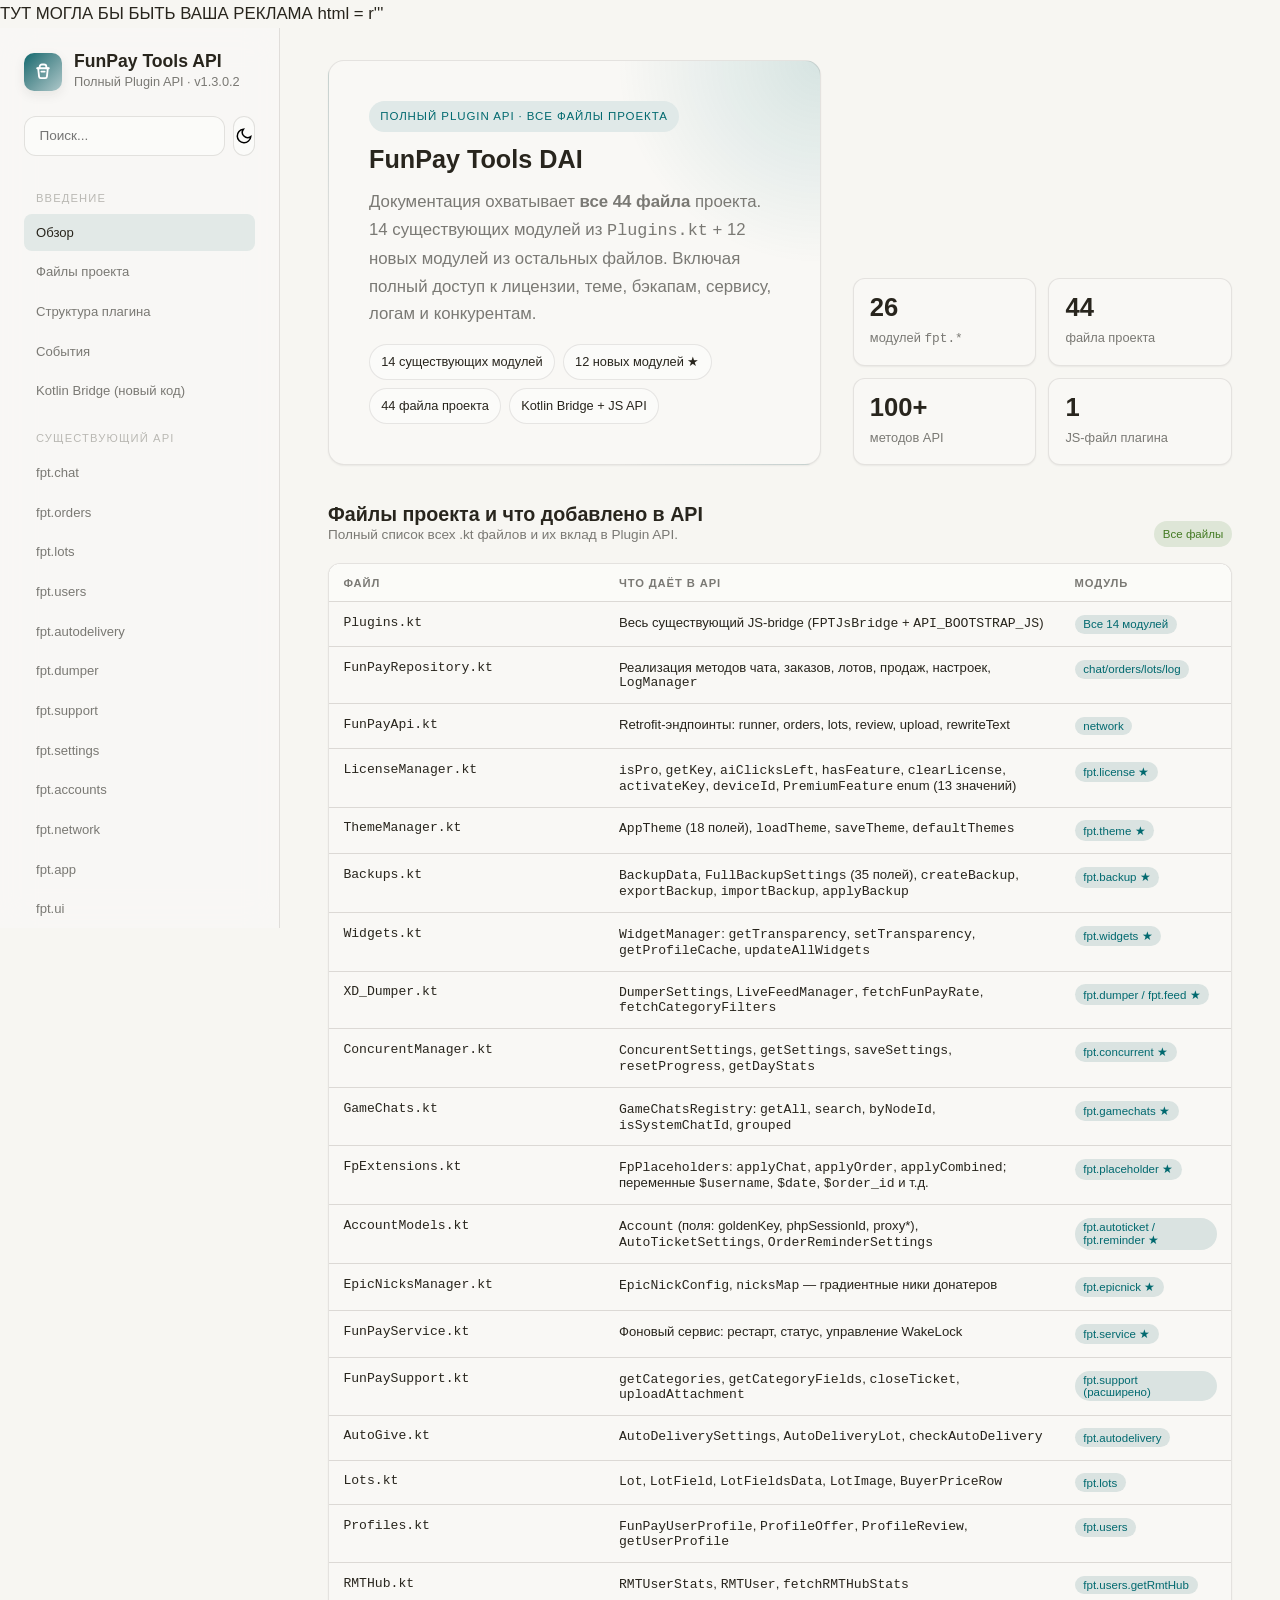
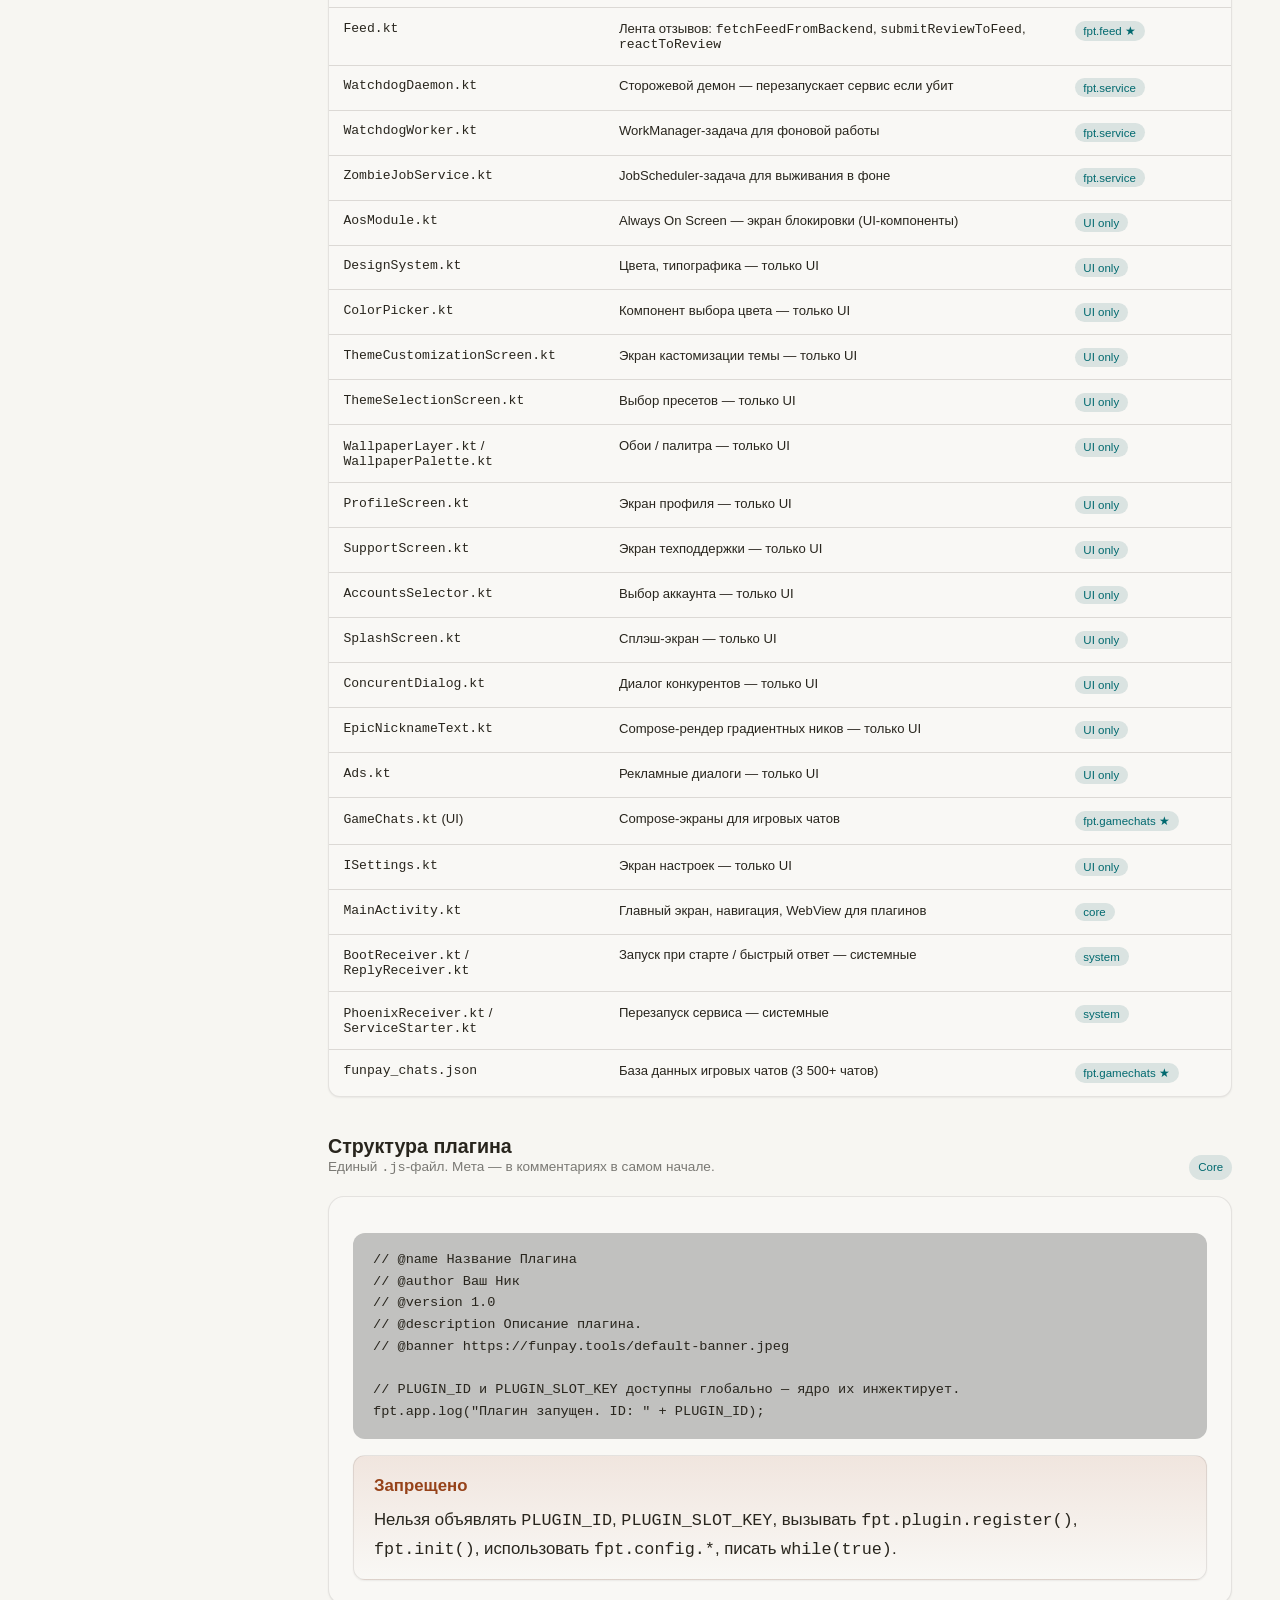
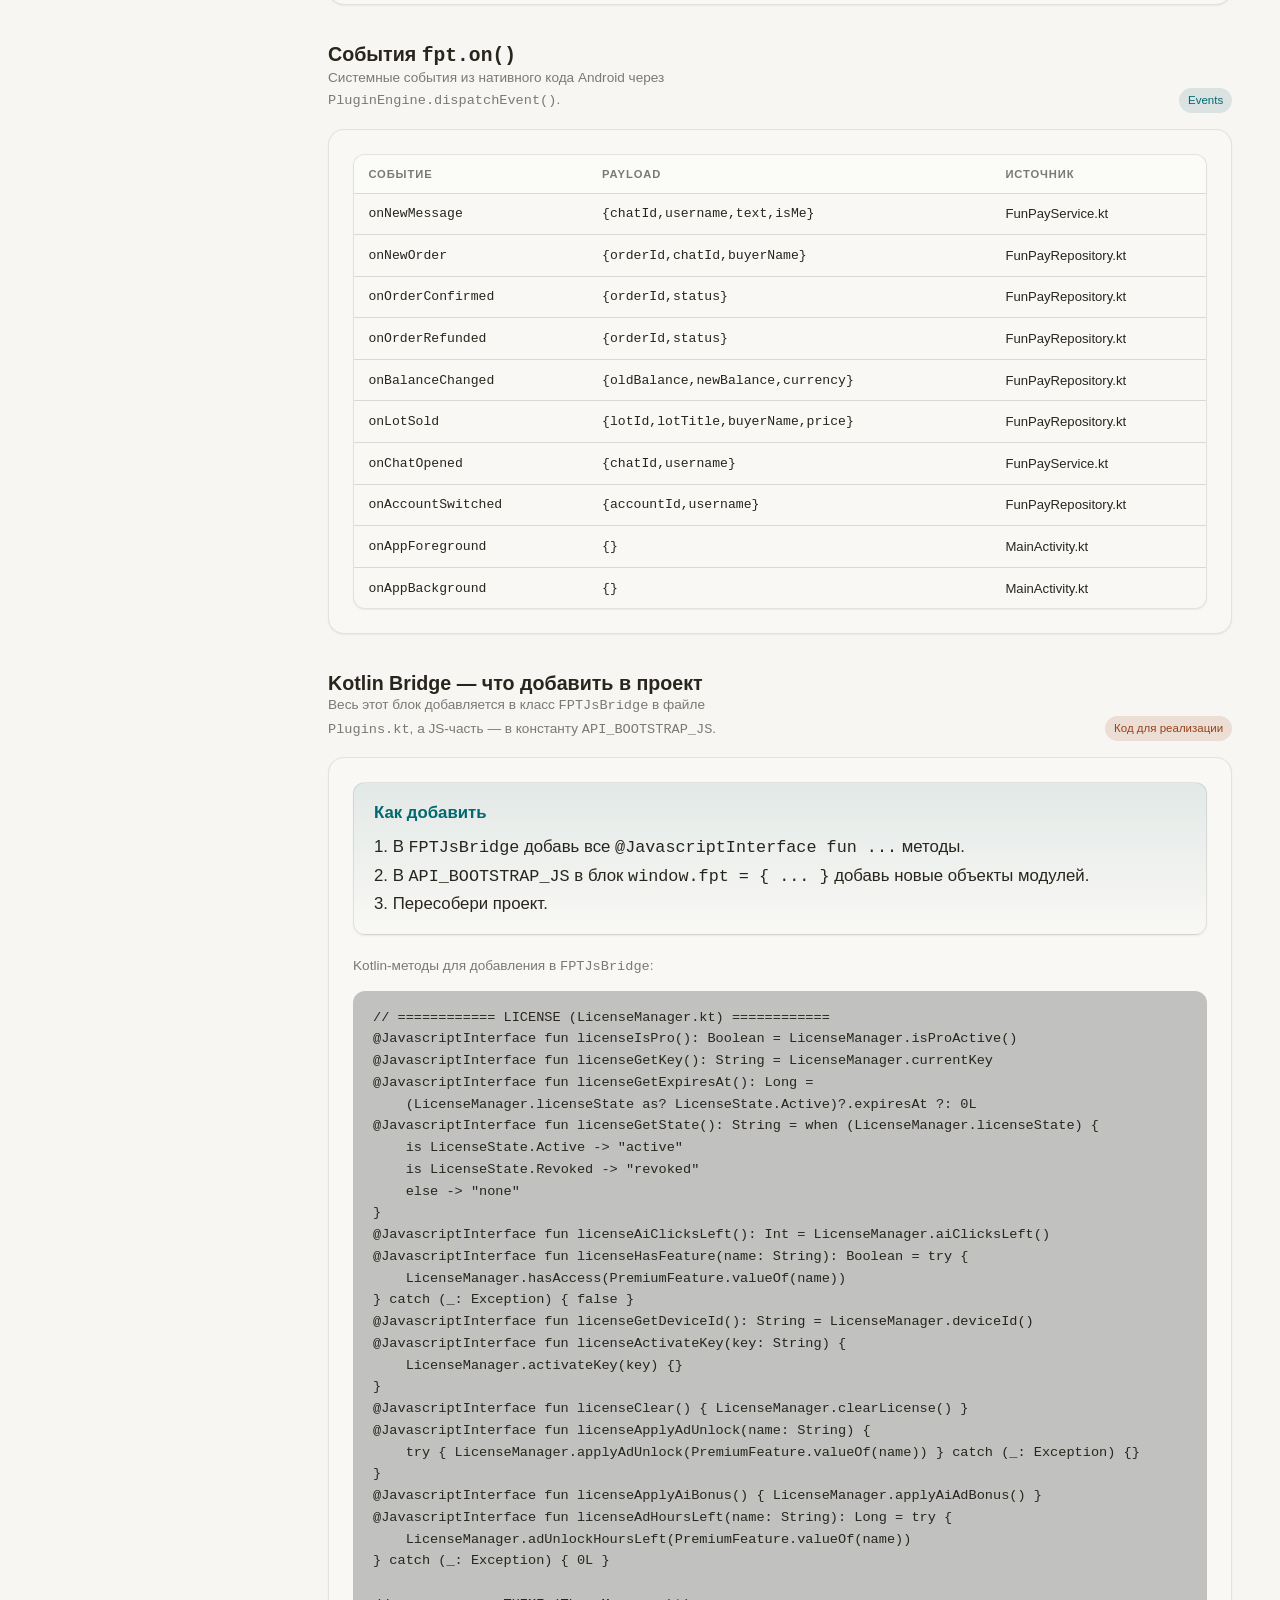
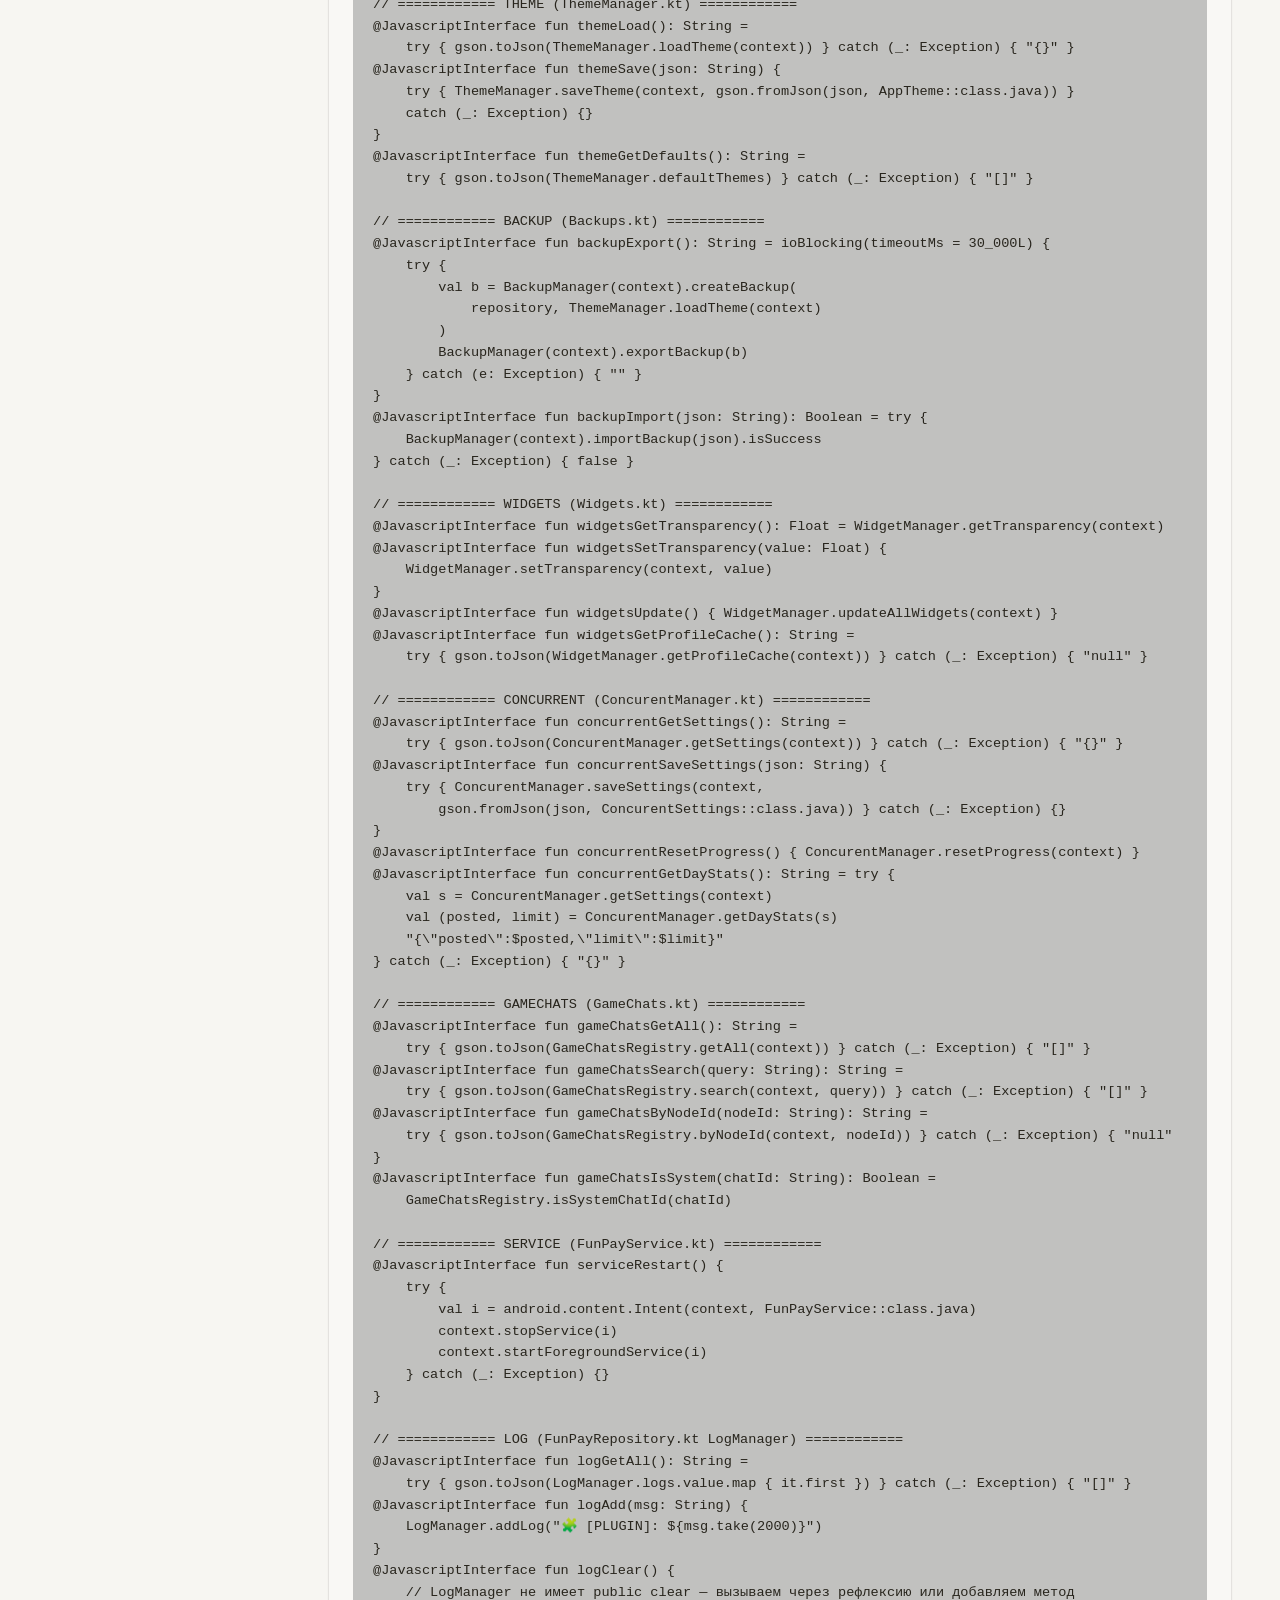
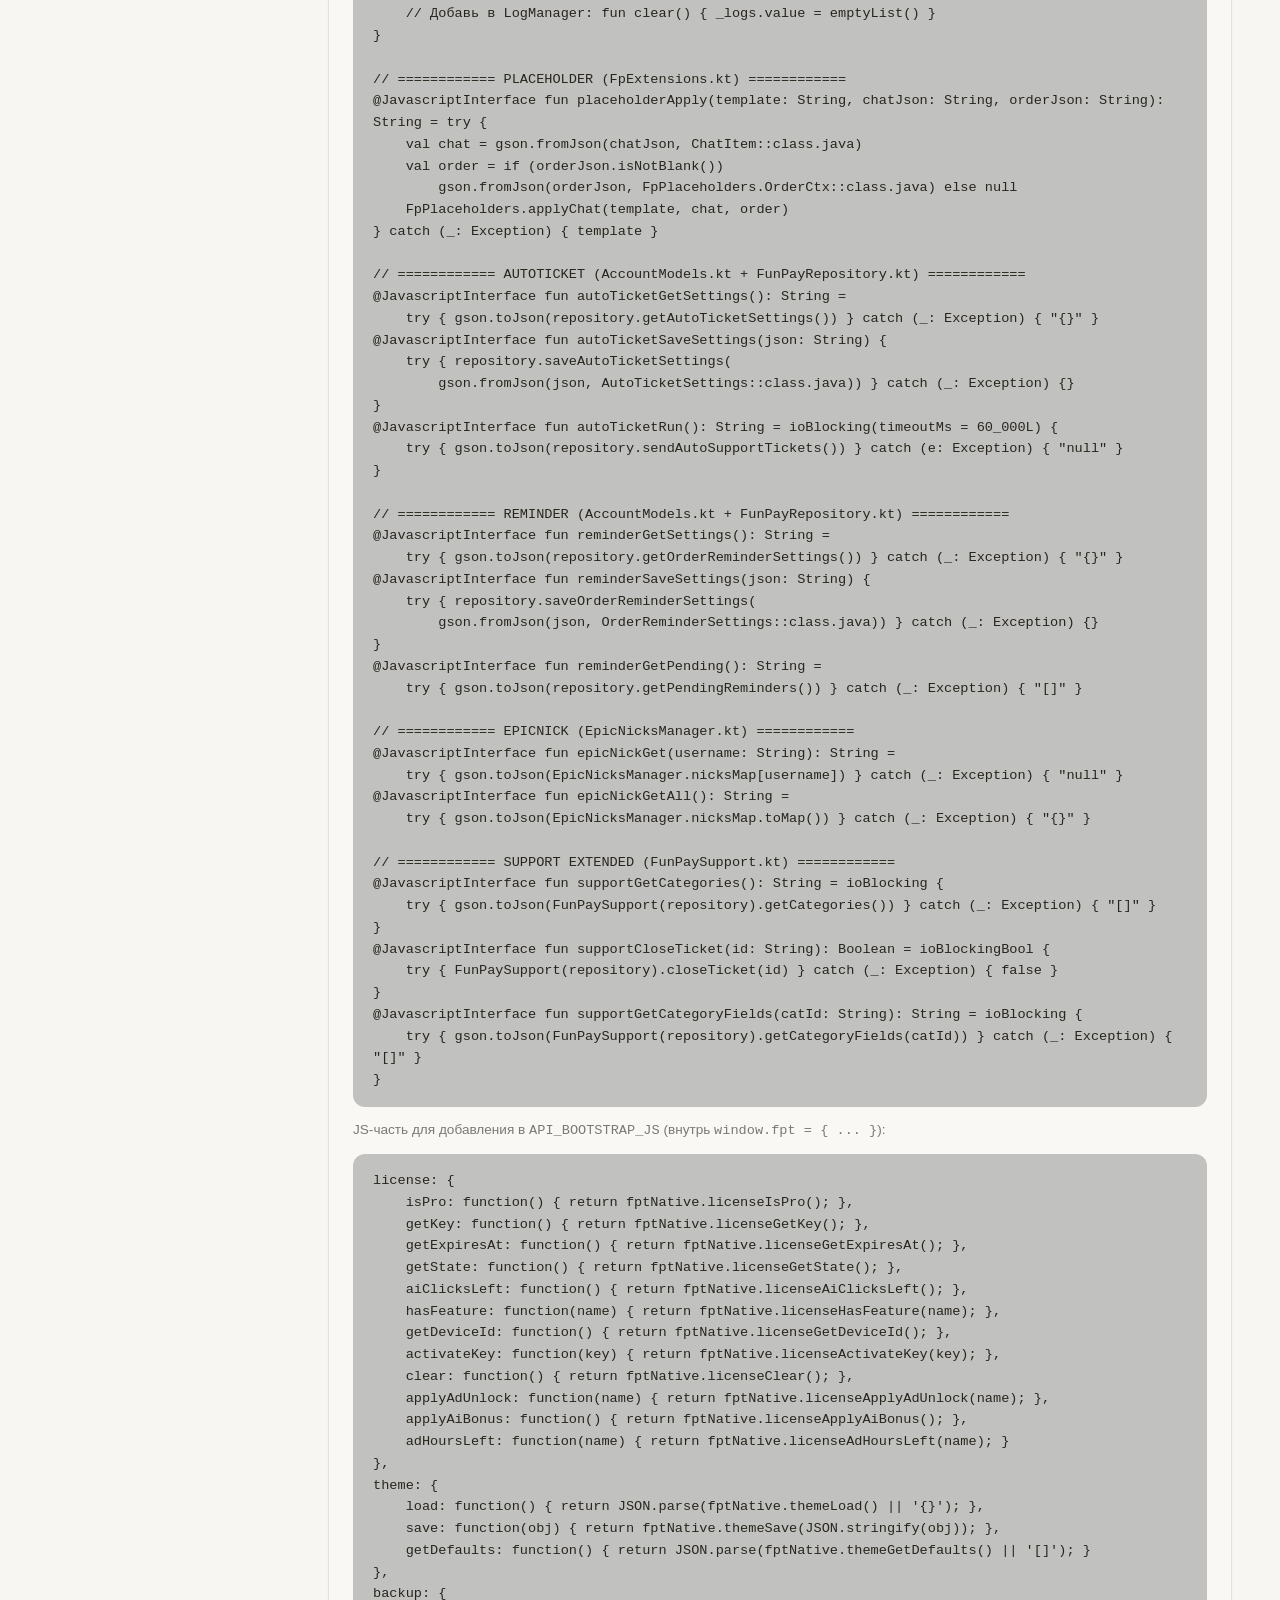
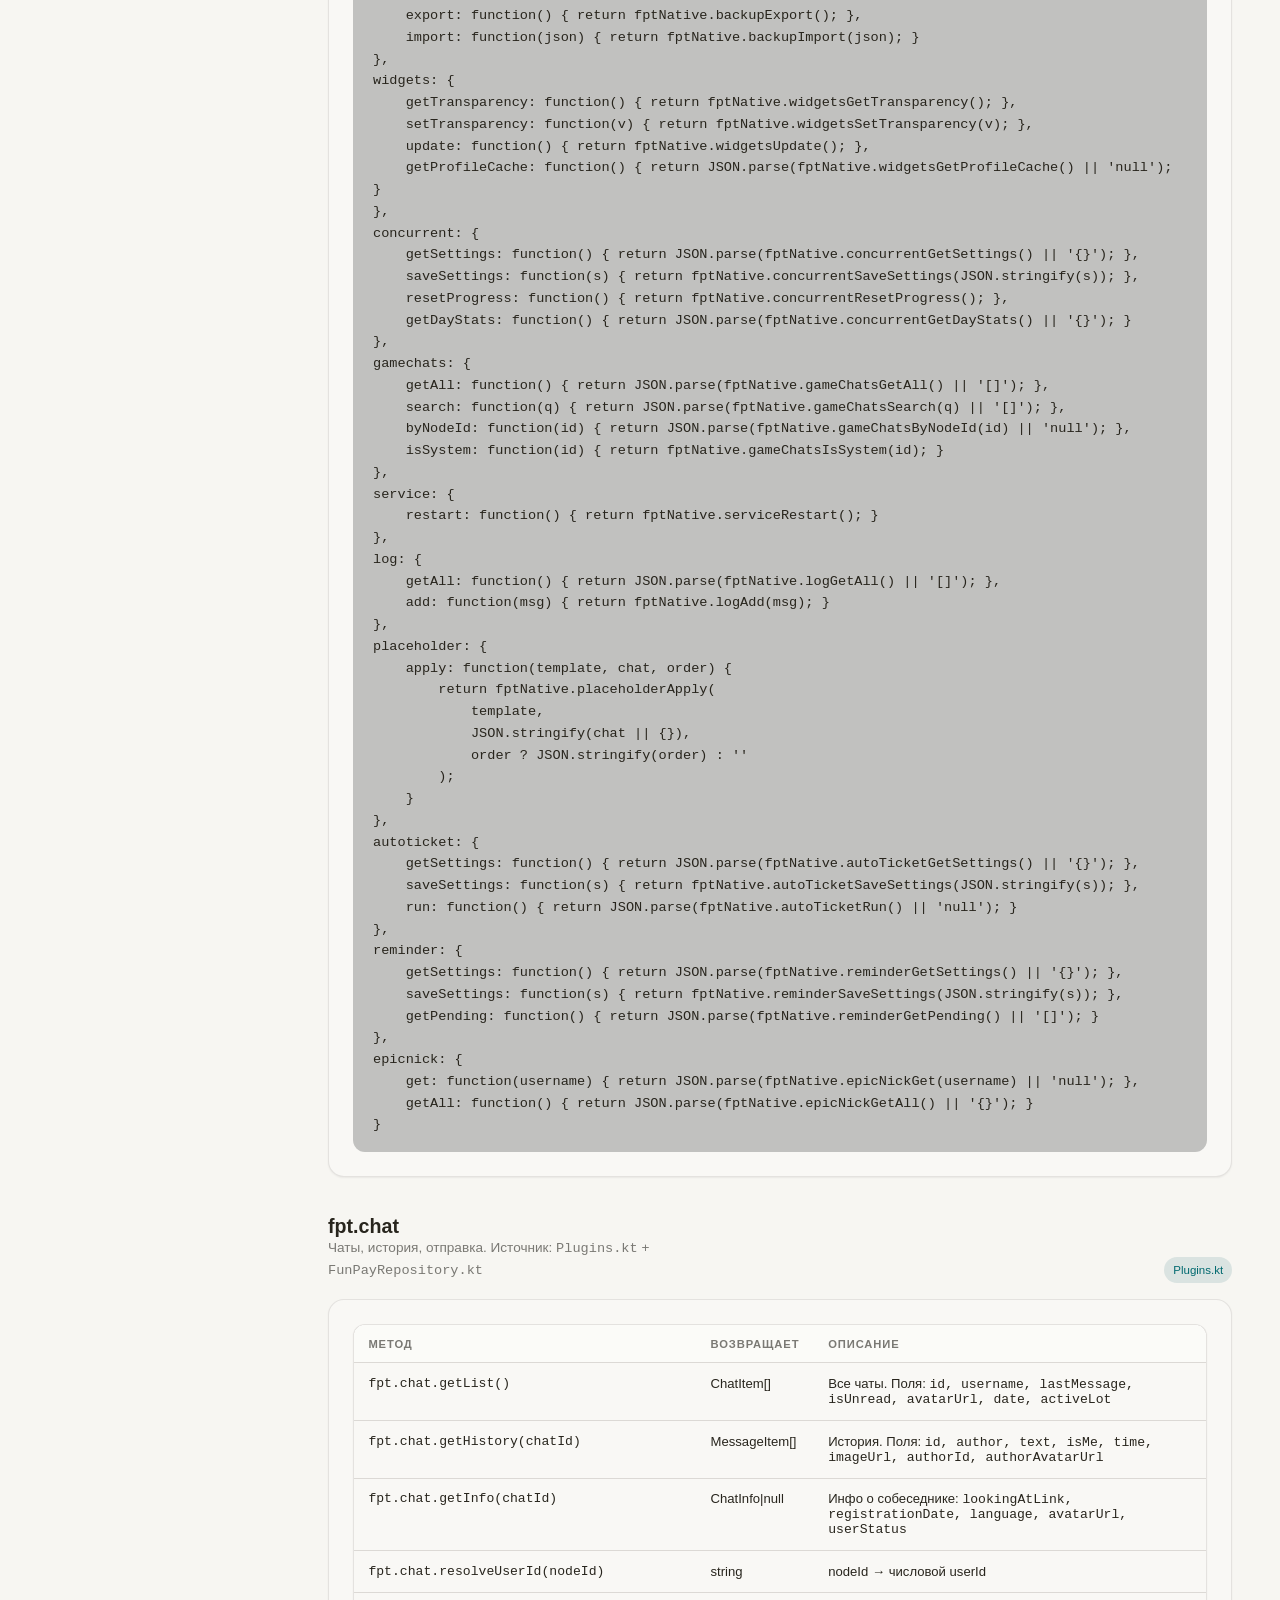
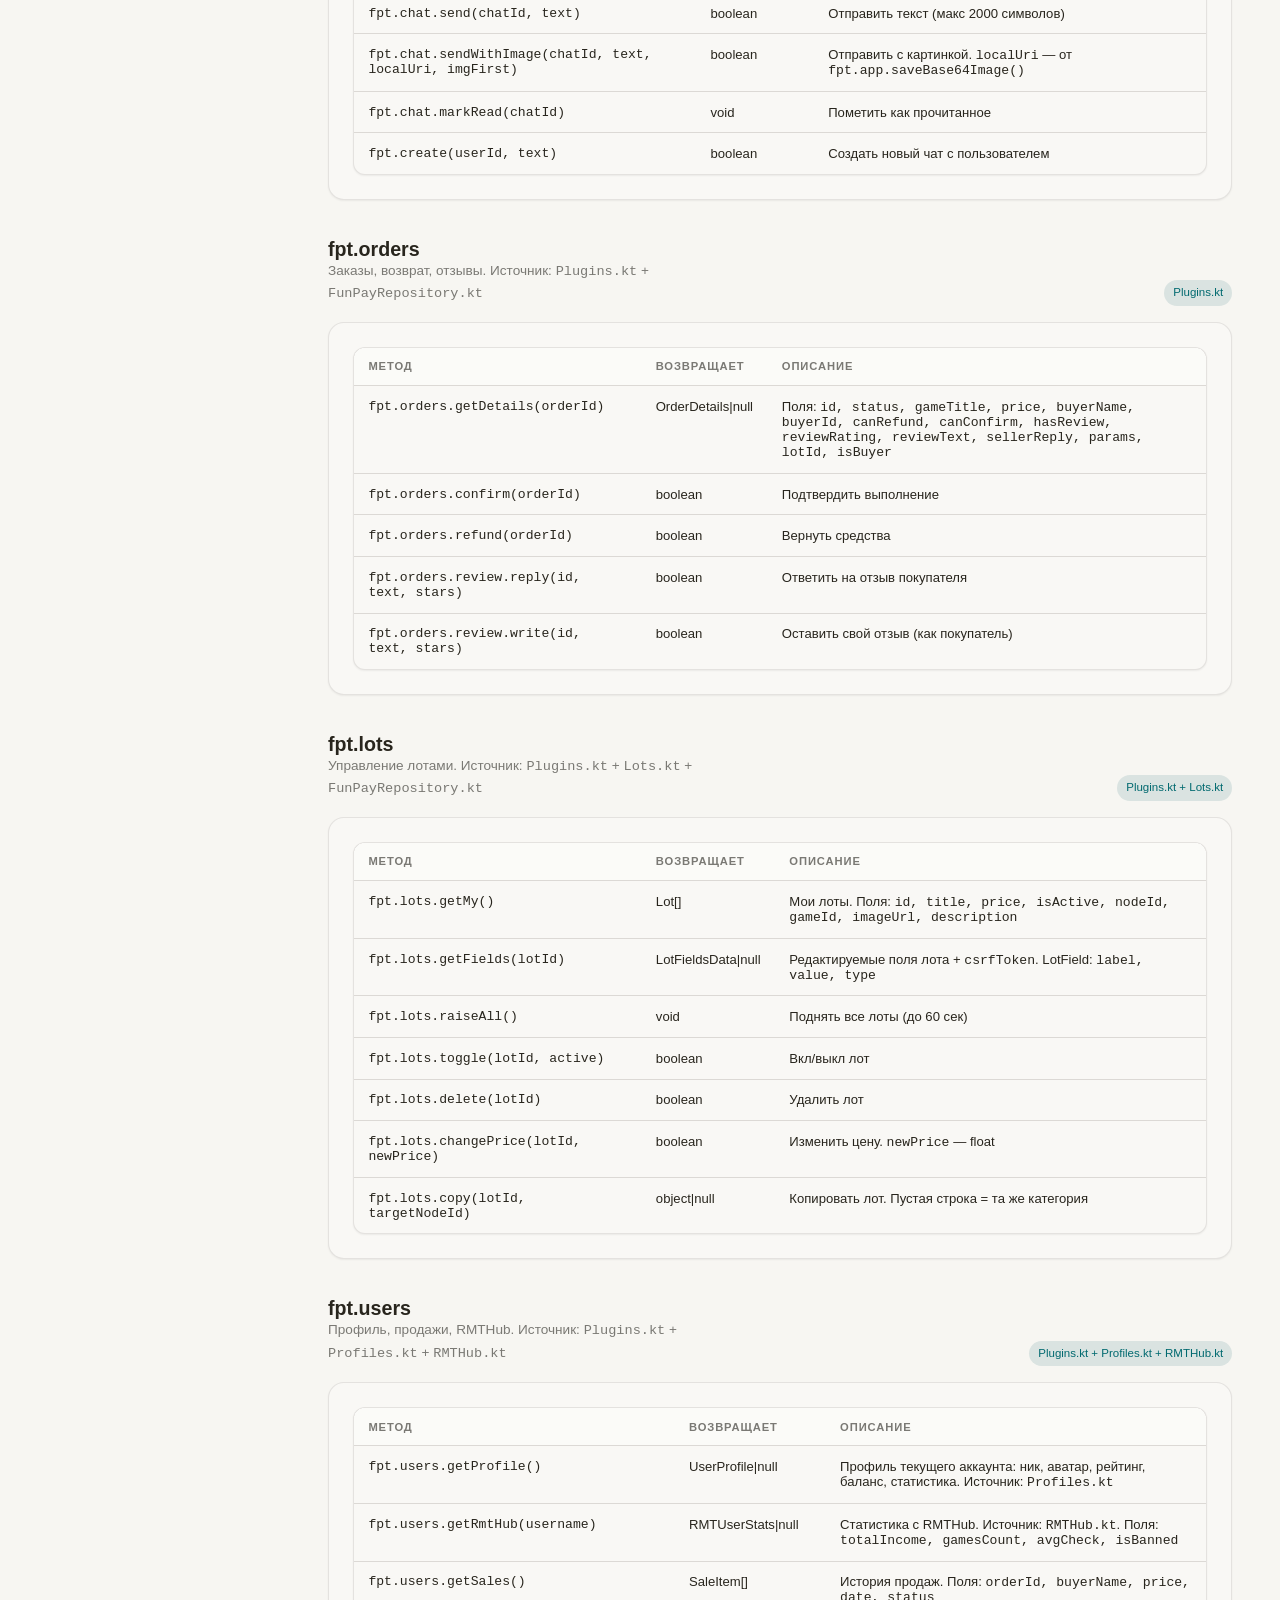
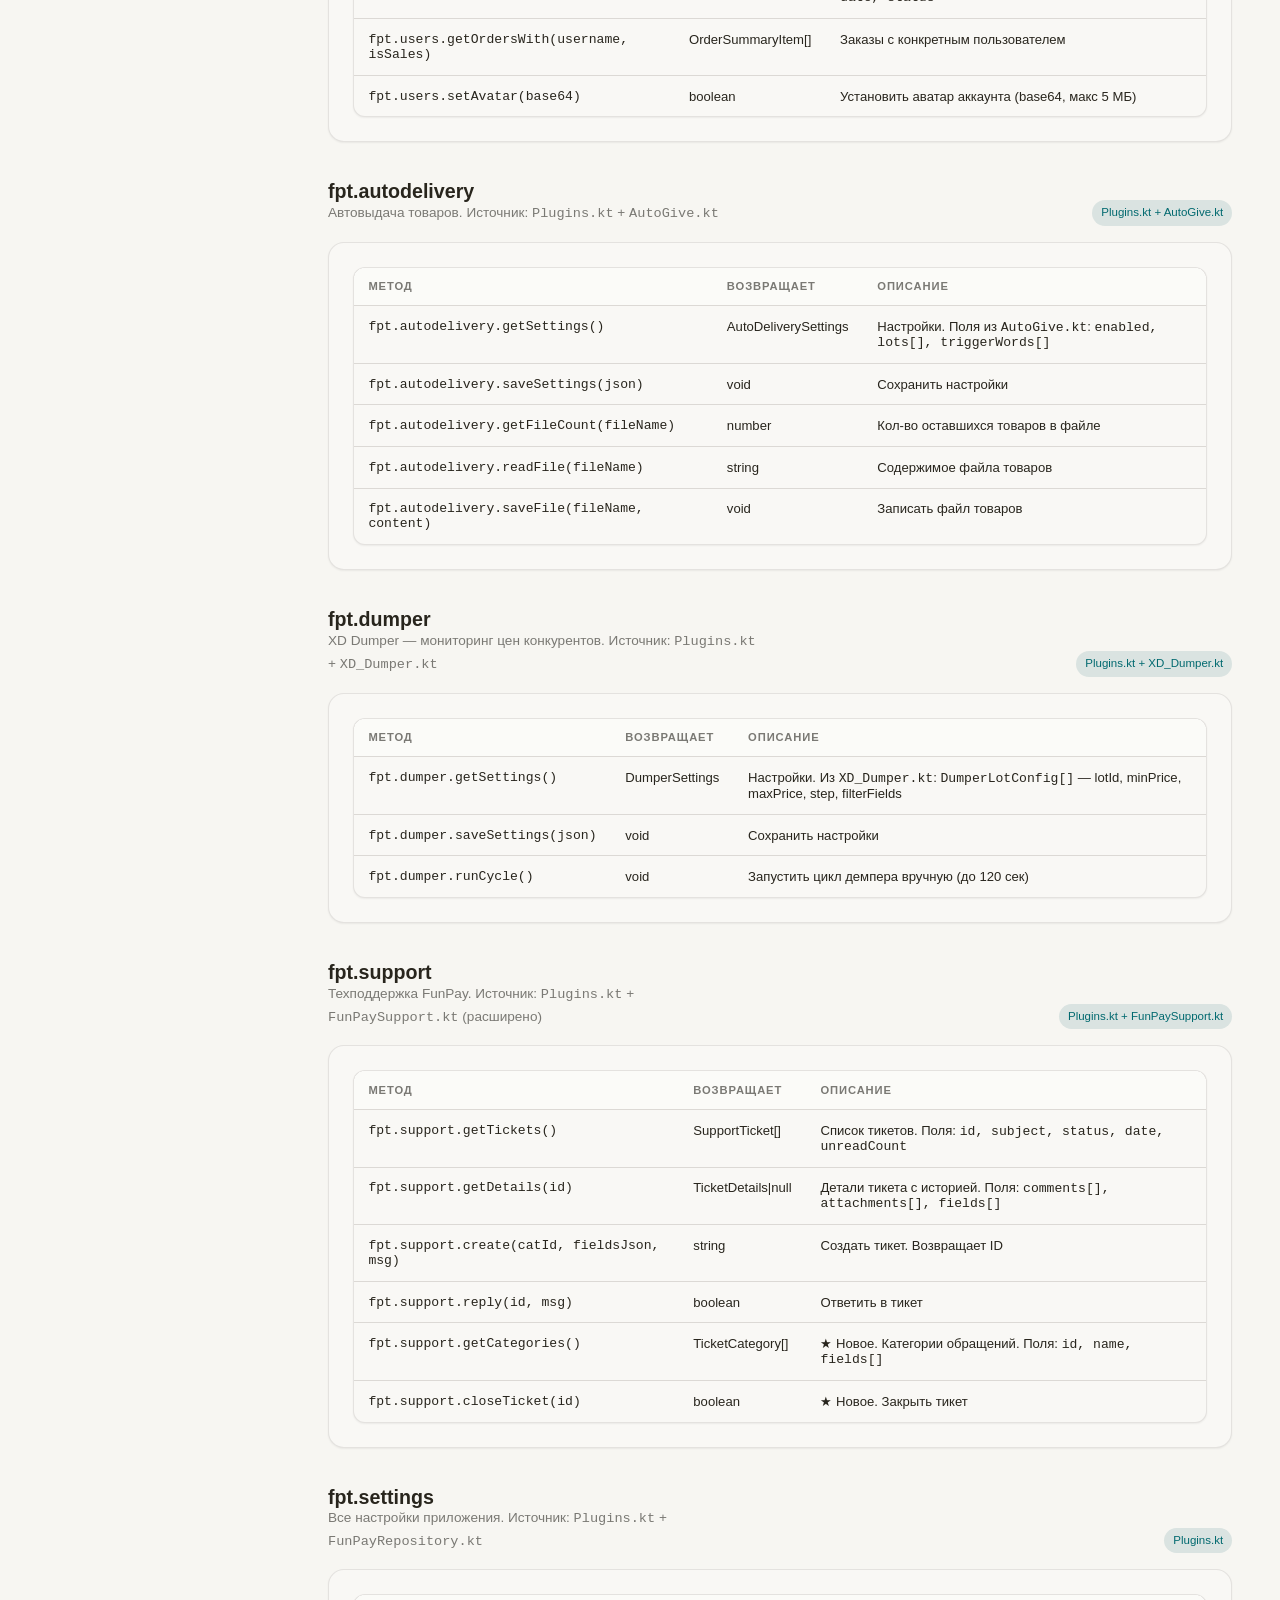
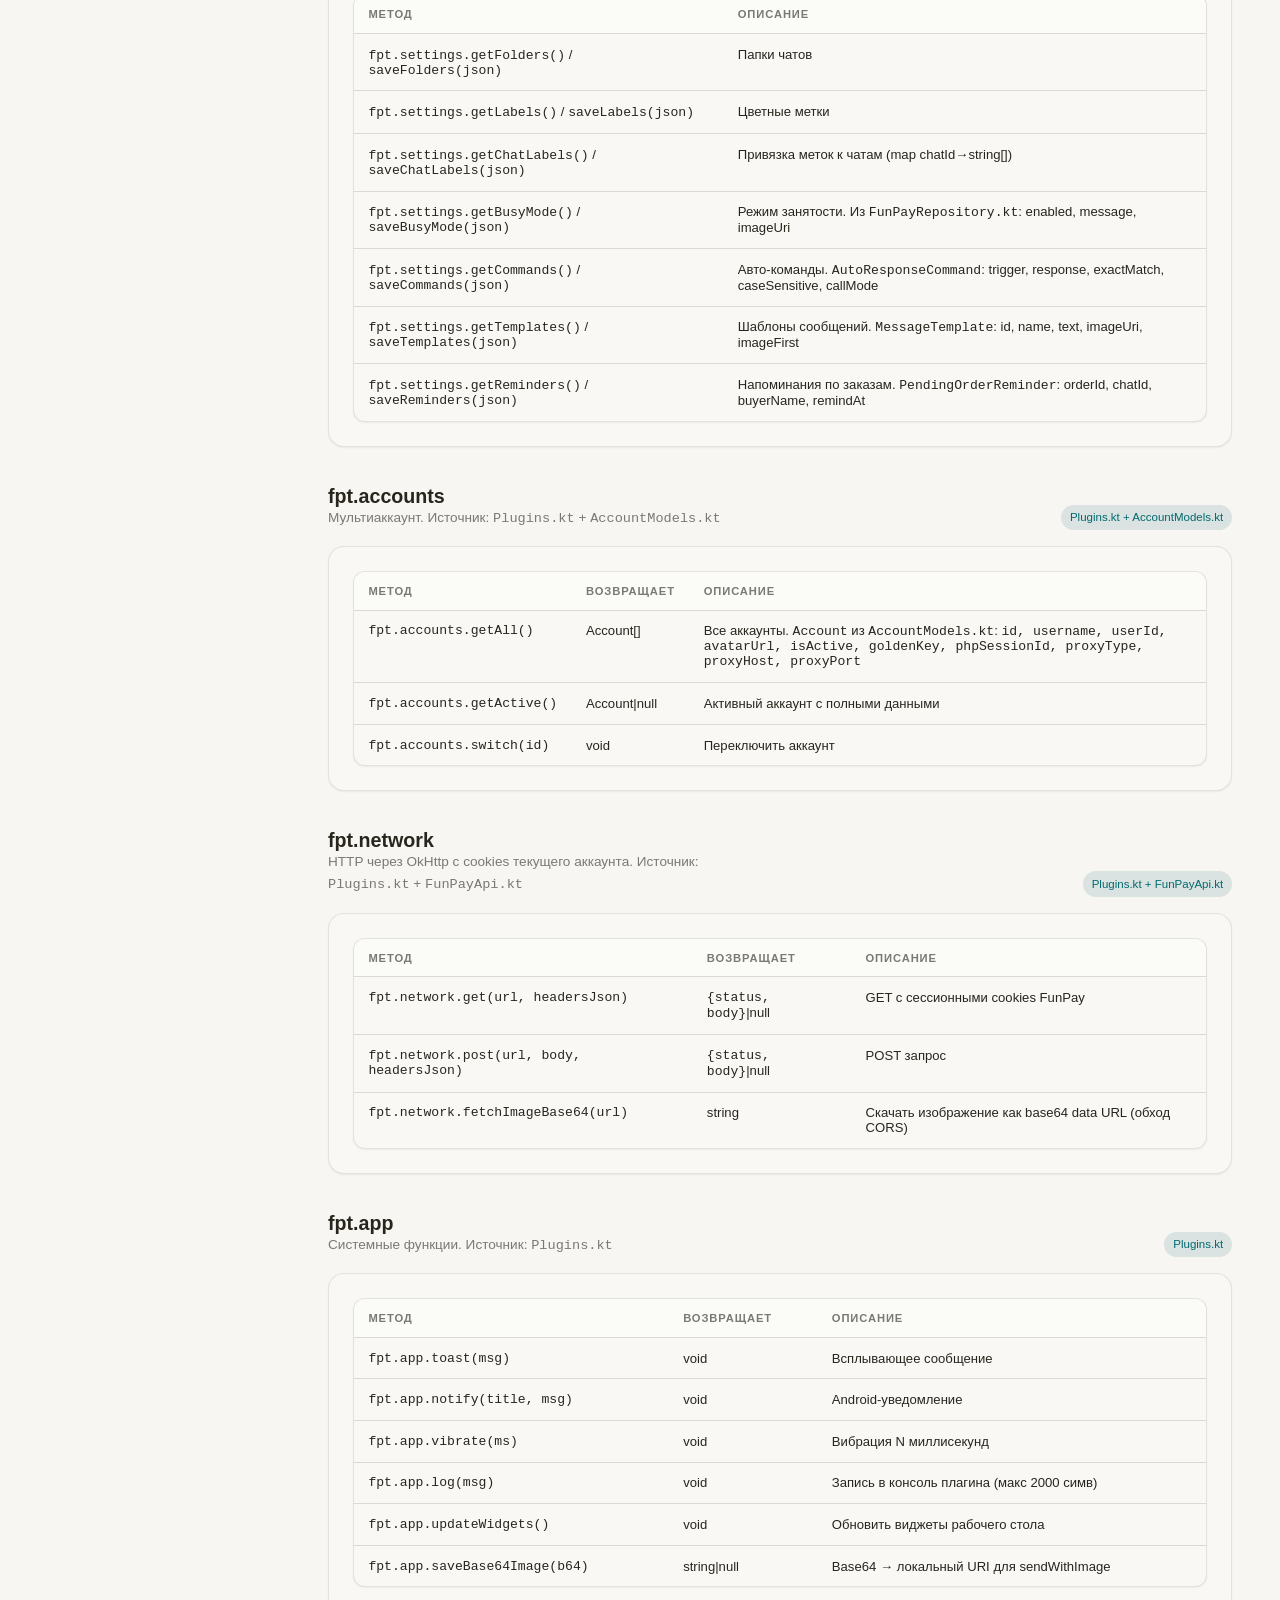
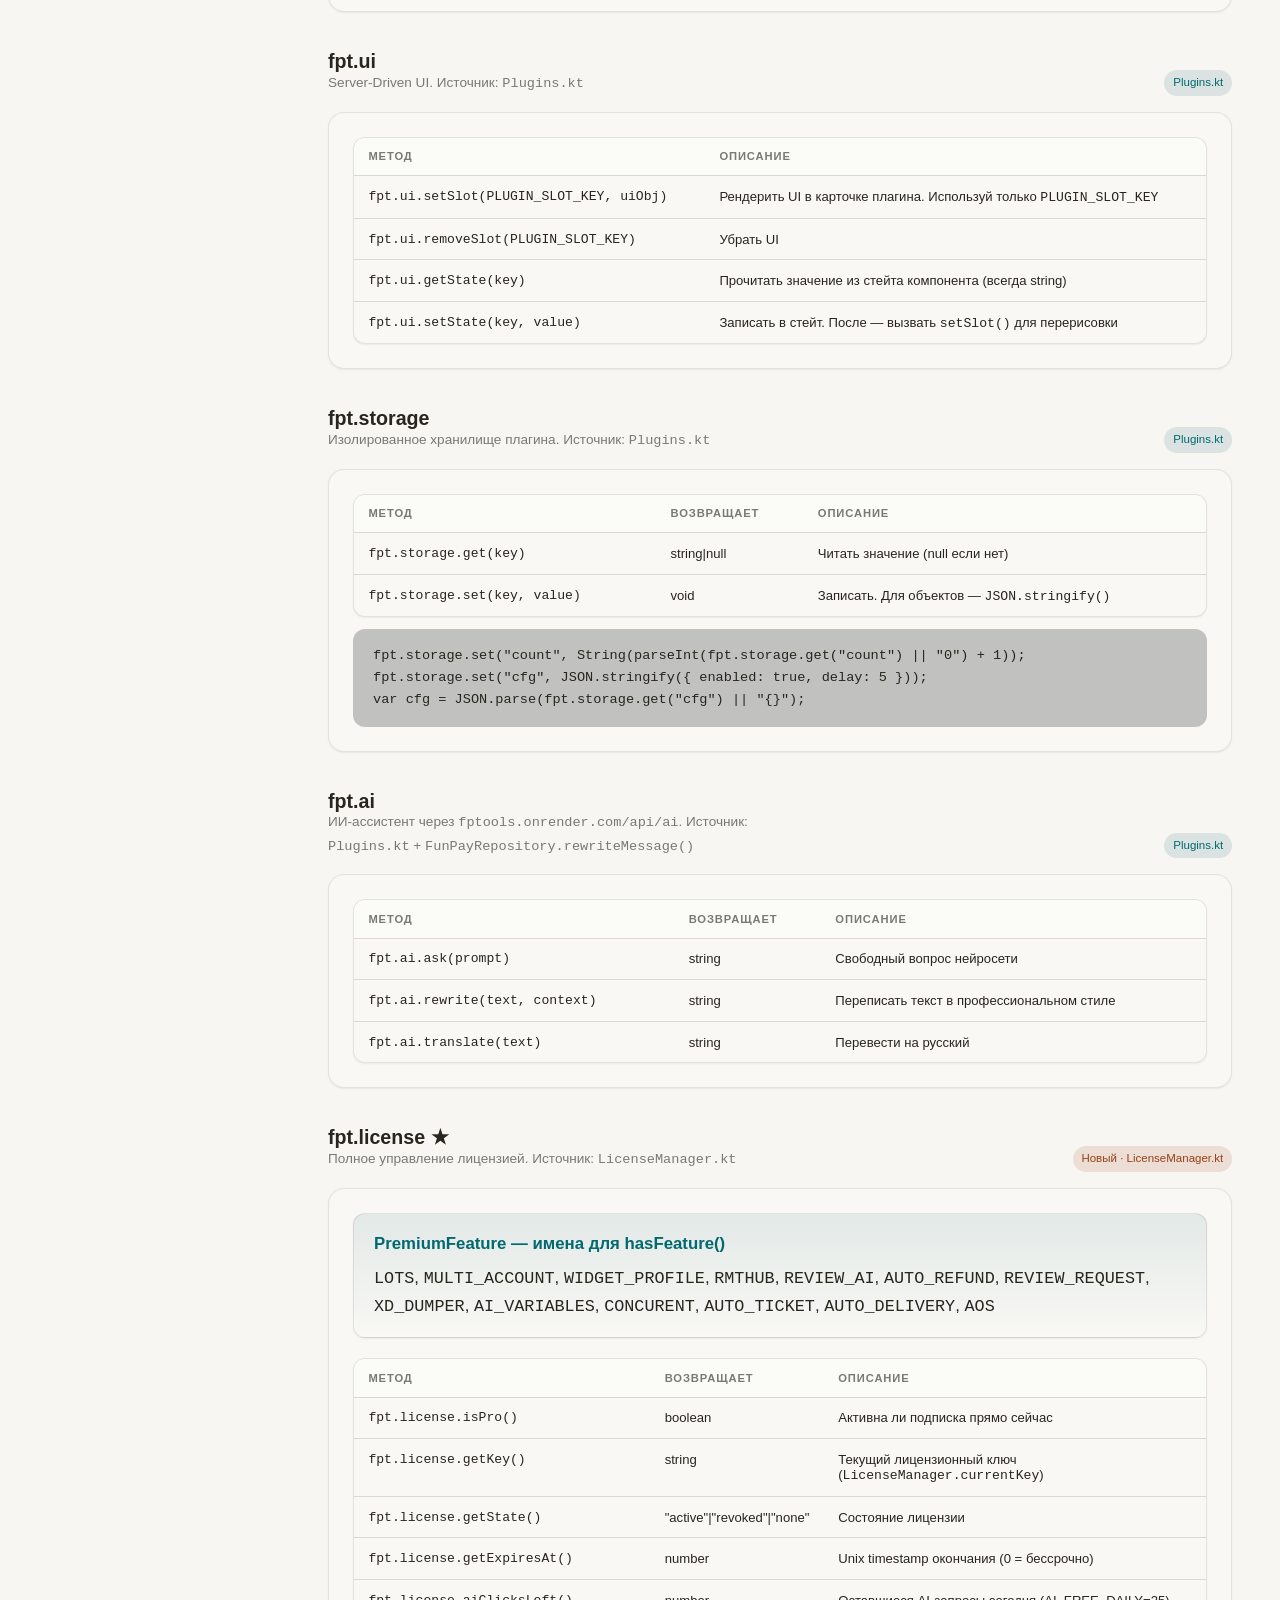
==== commit 28834312: "Update index.html" ====
--- a/index.html
+++ b/index.html
@@ -1,4 +1,4 @@
-python3 << 'PYEOF'
+ ТУТ МОГЛА БЫ БЫТЬ ВАША РЕКЛАМА
 html = r'''<!doctype html>
 <html lang="ru" data-theme="dark">
 <head>
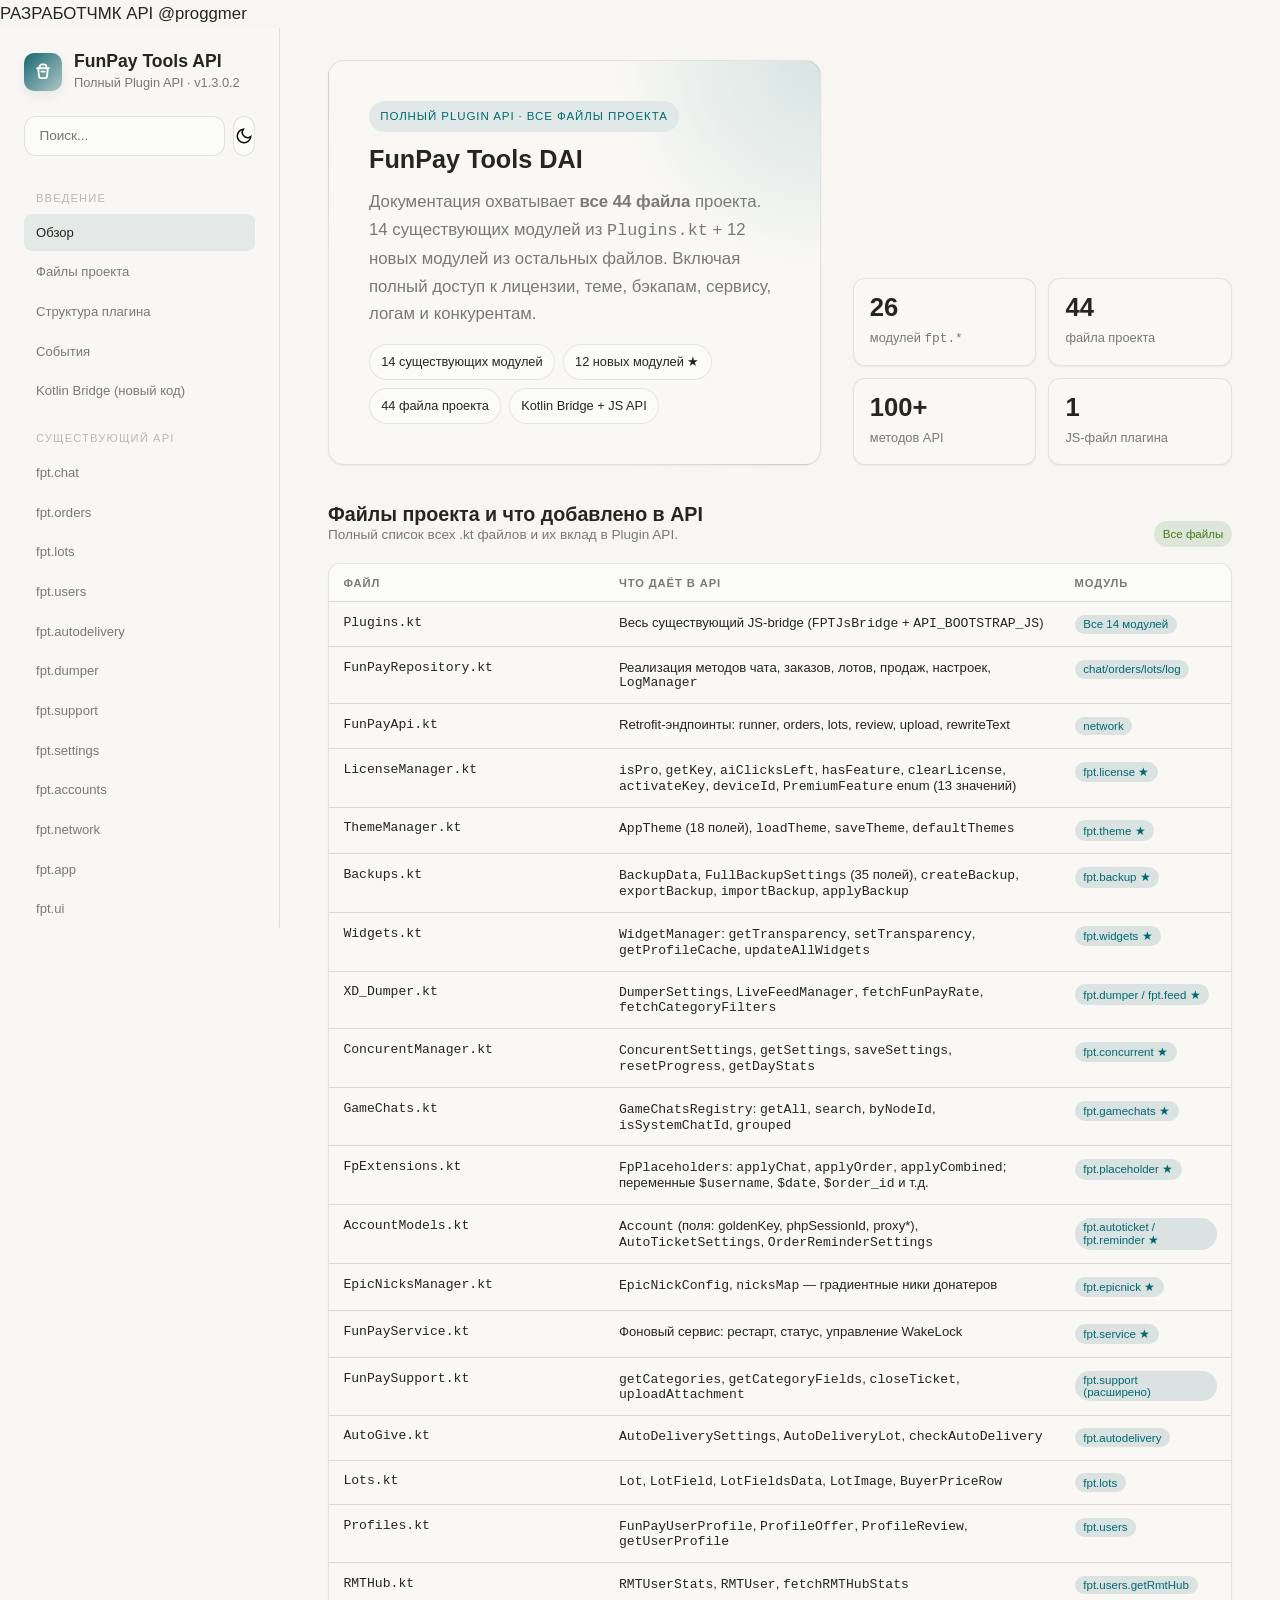
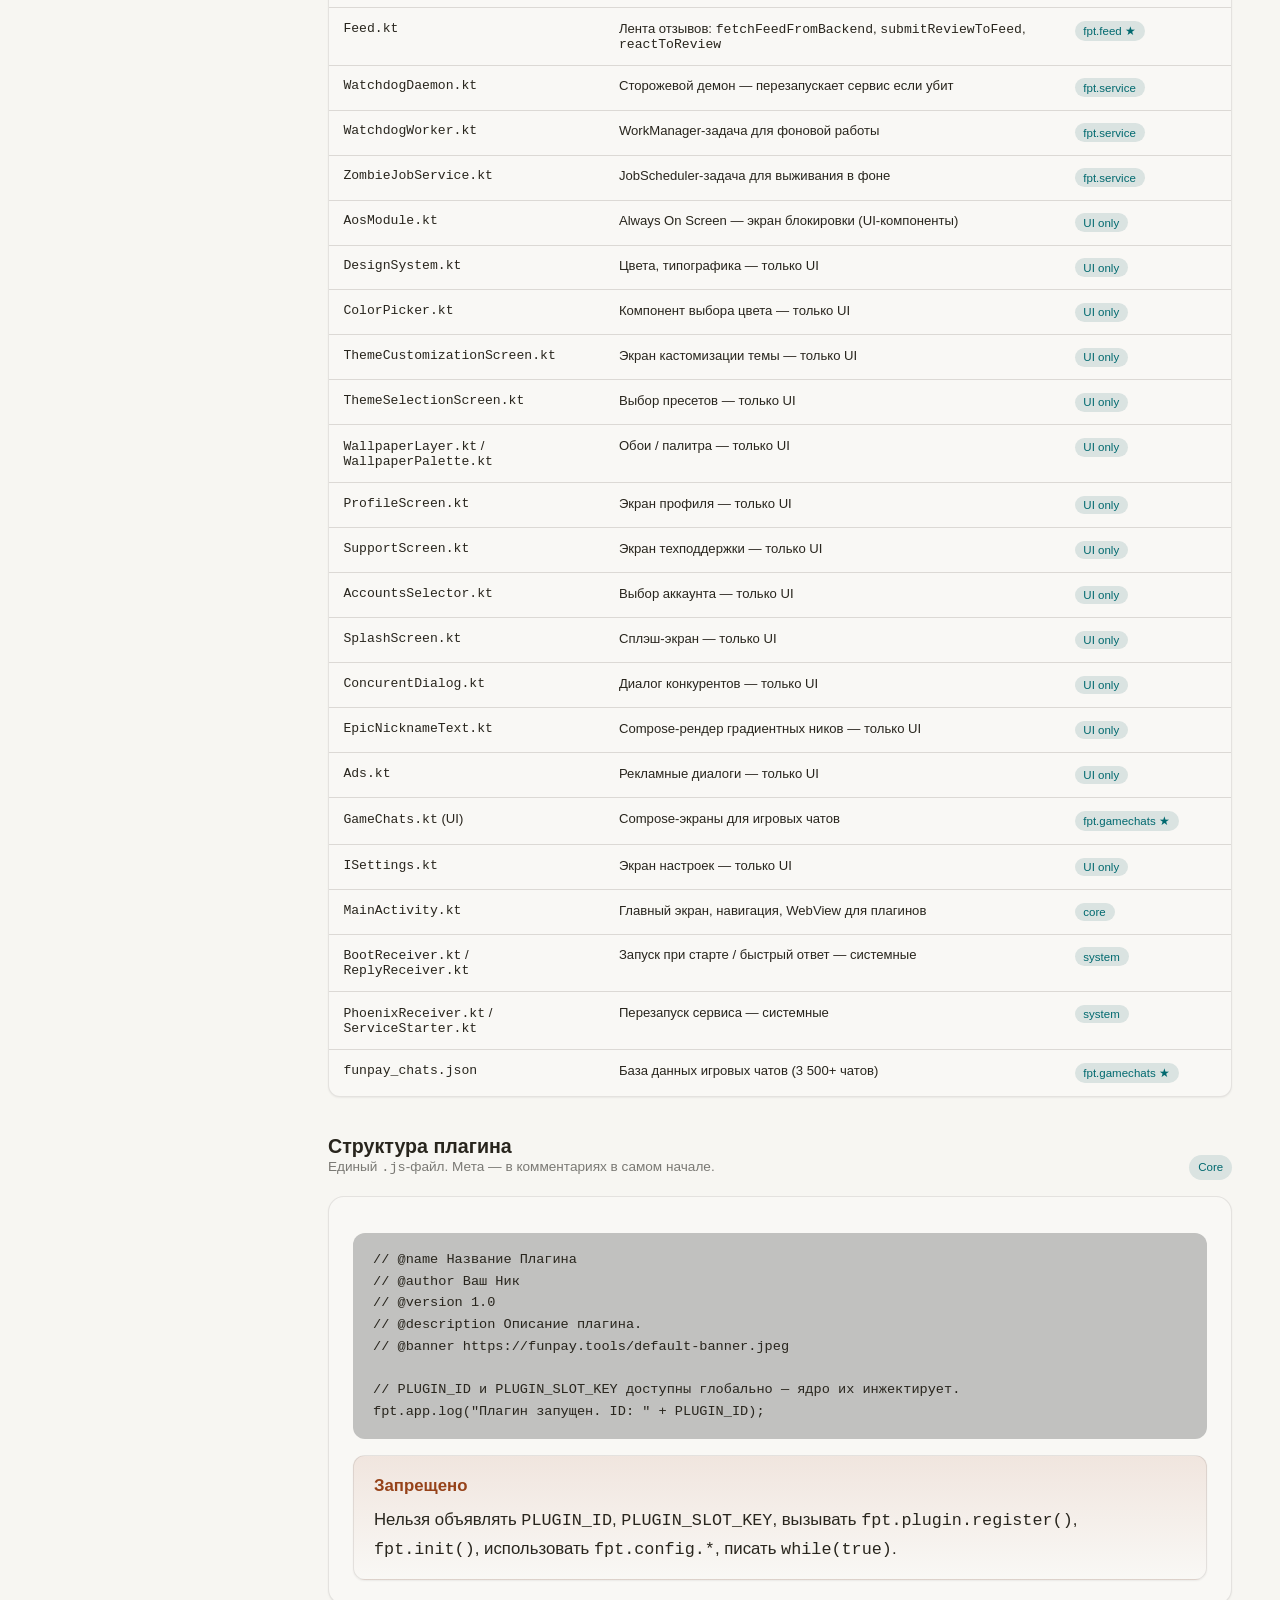
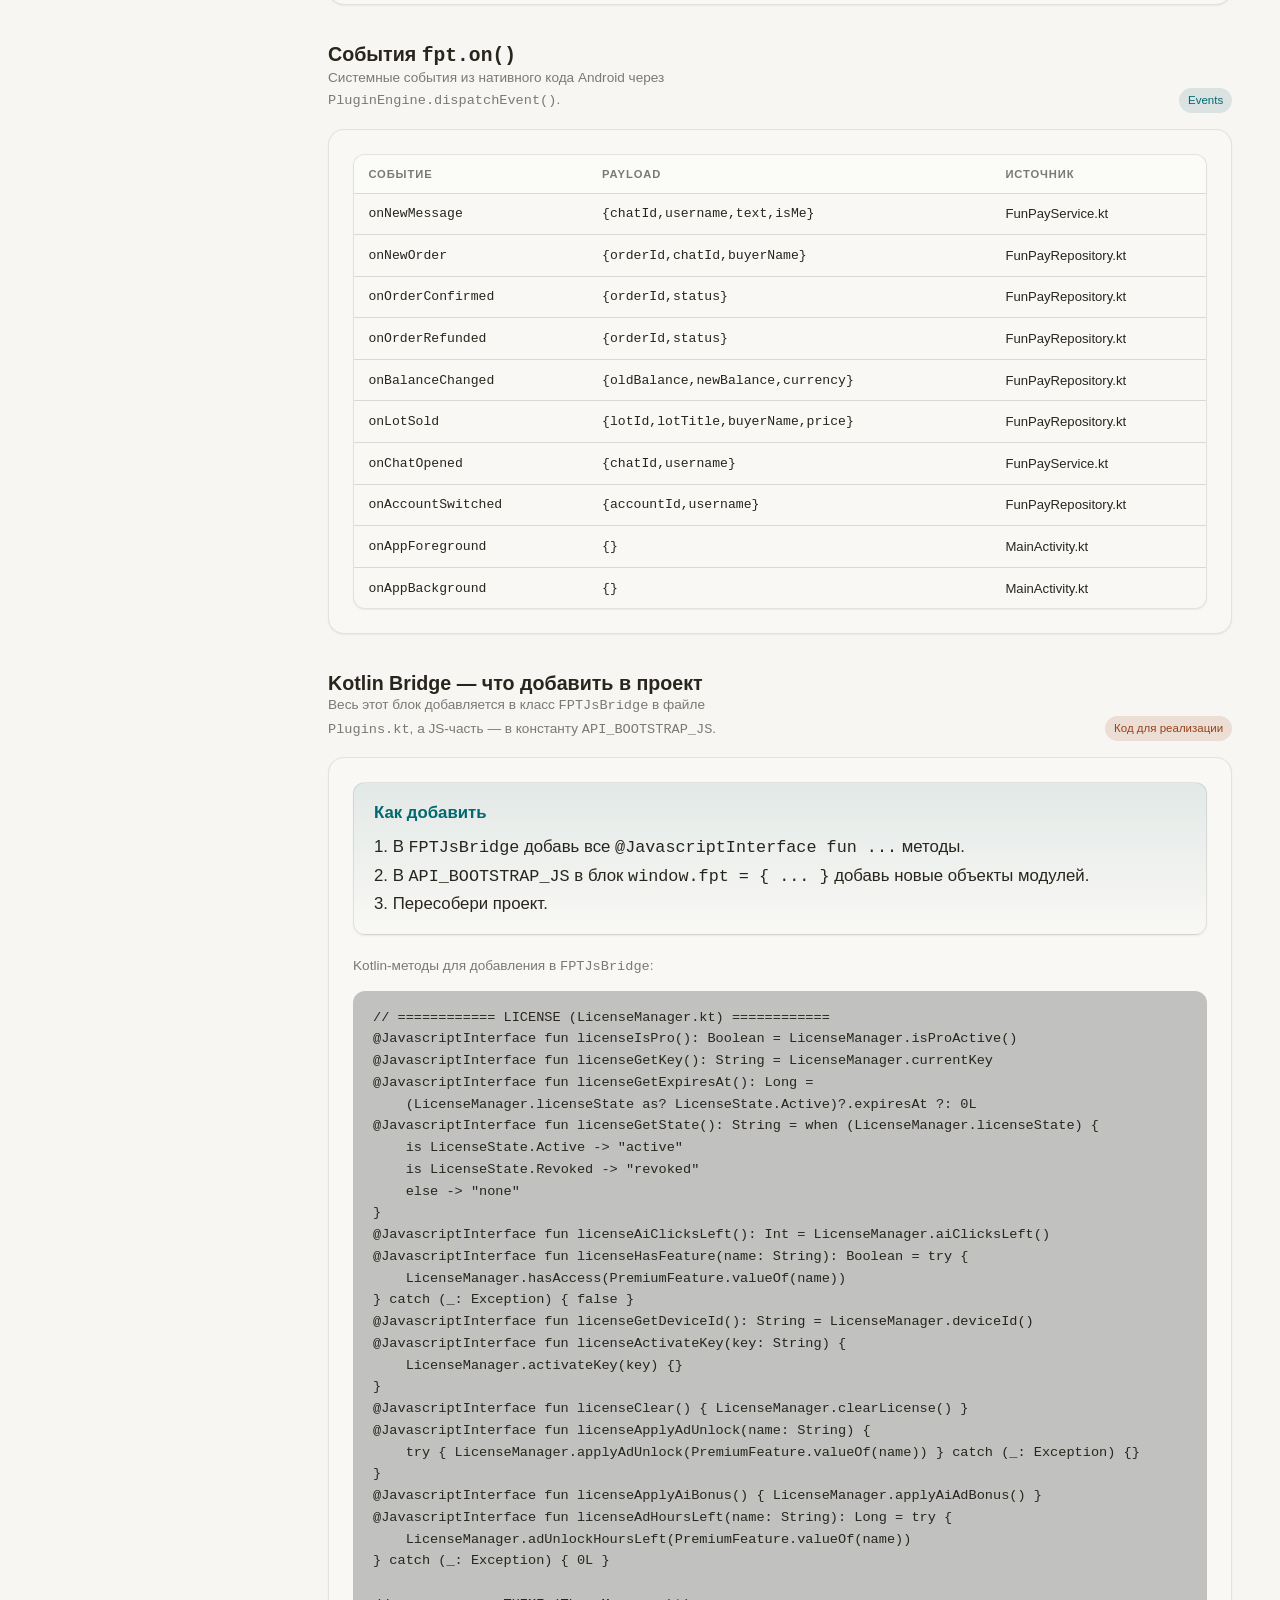
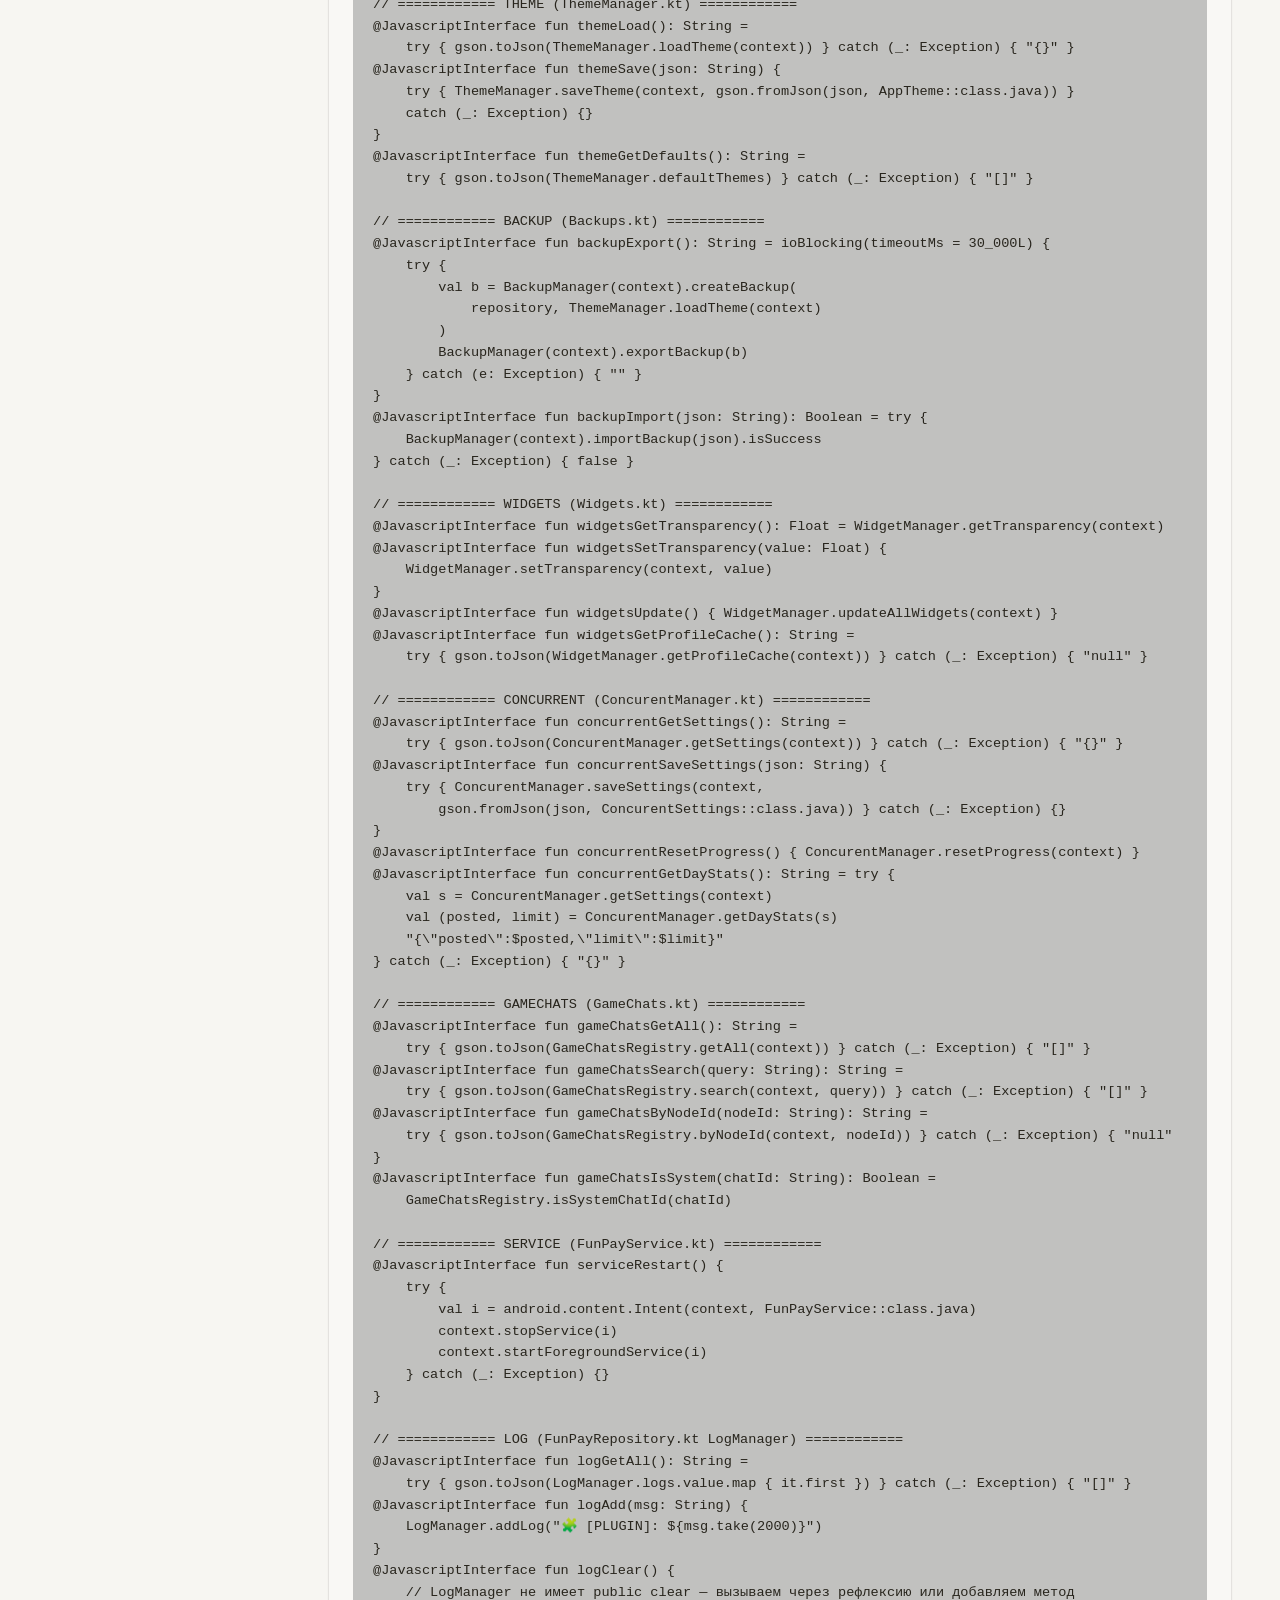
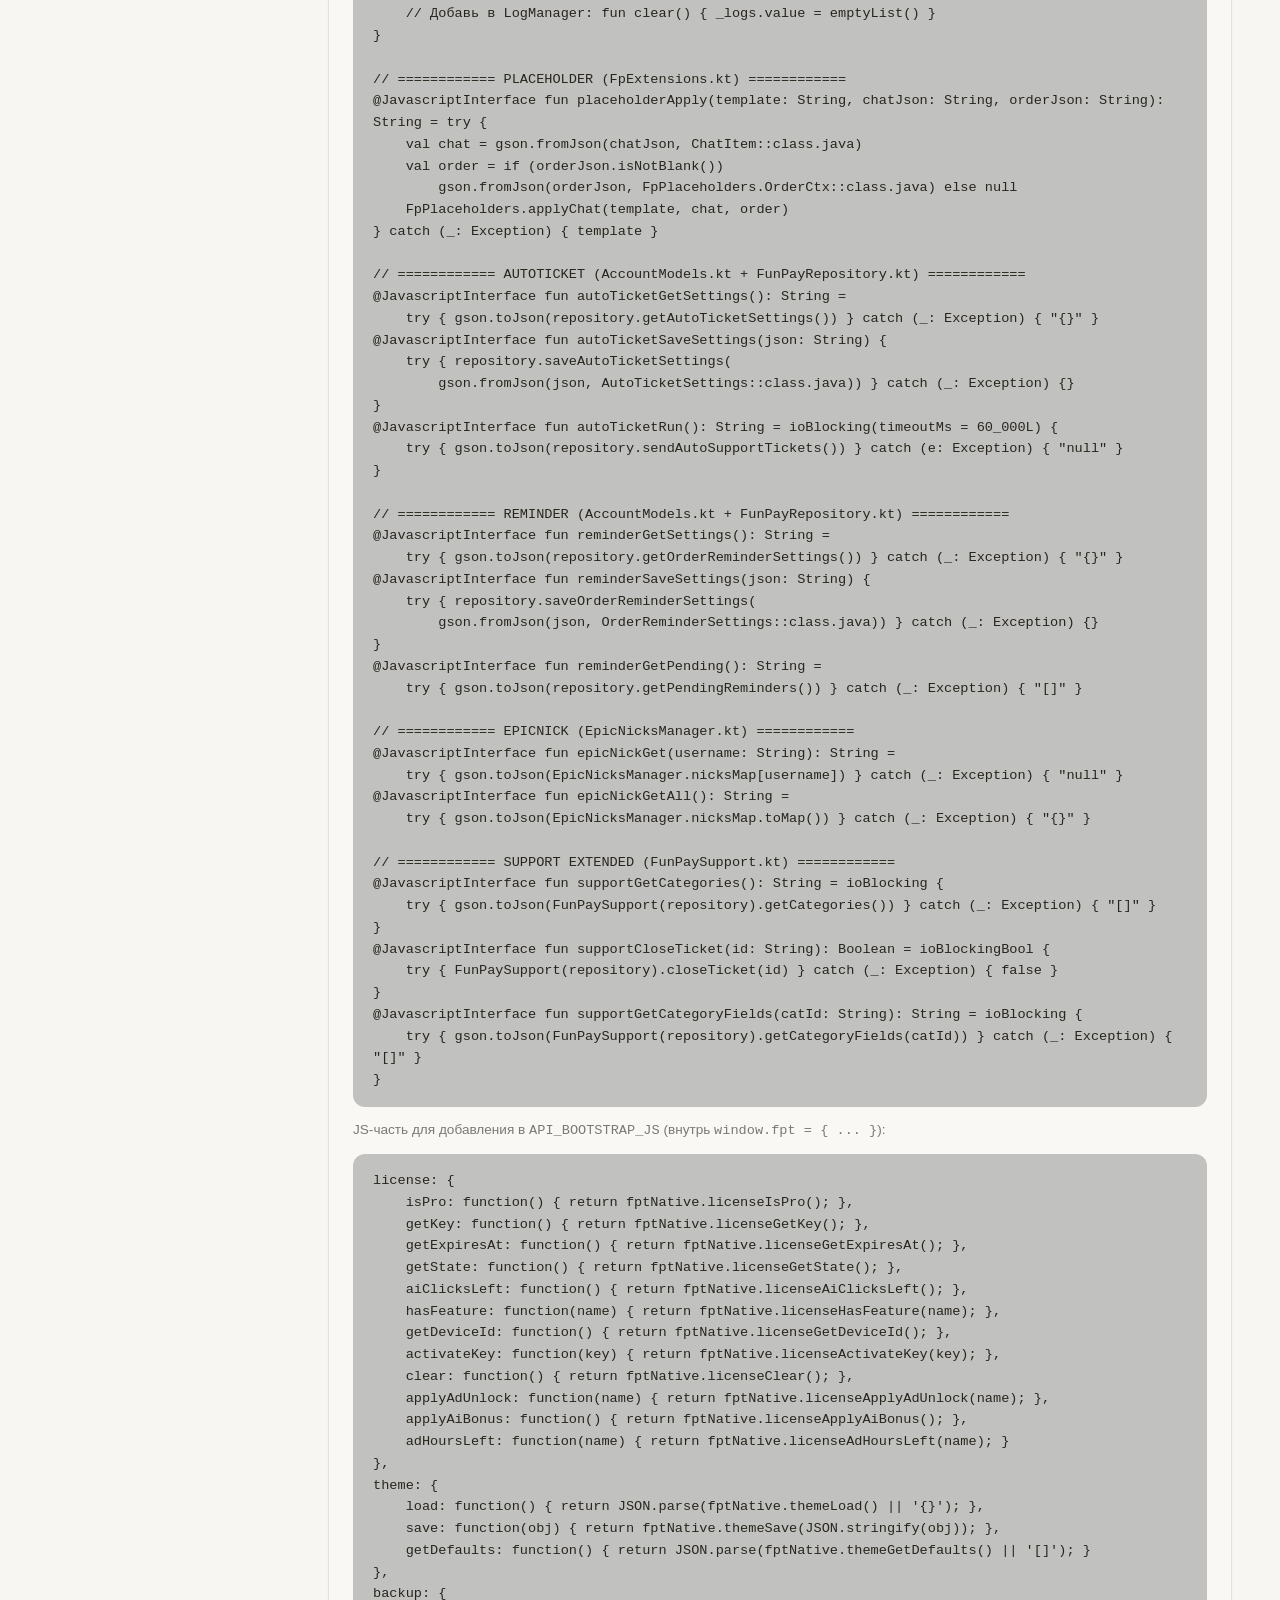
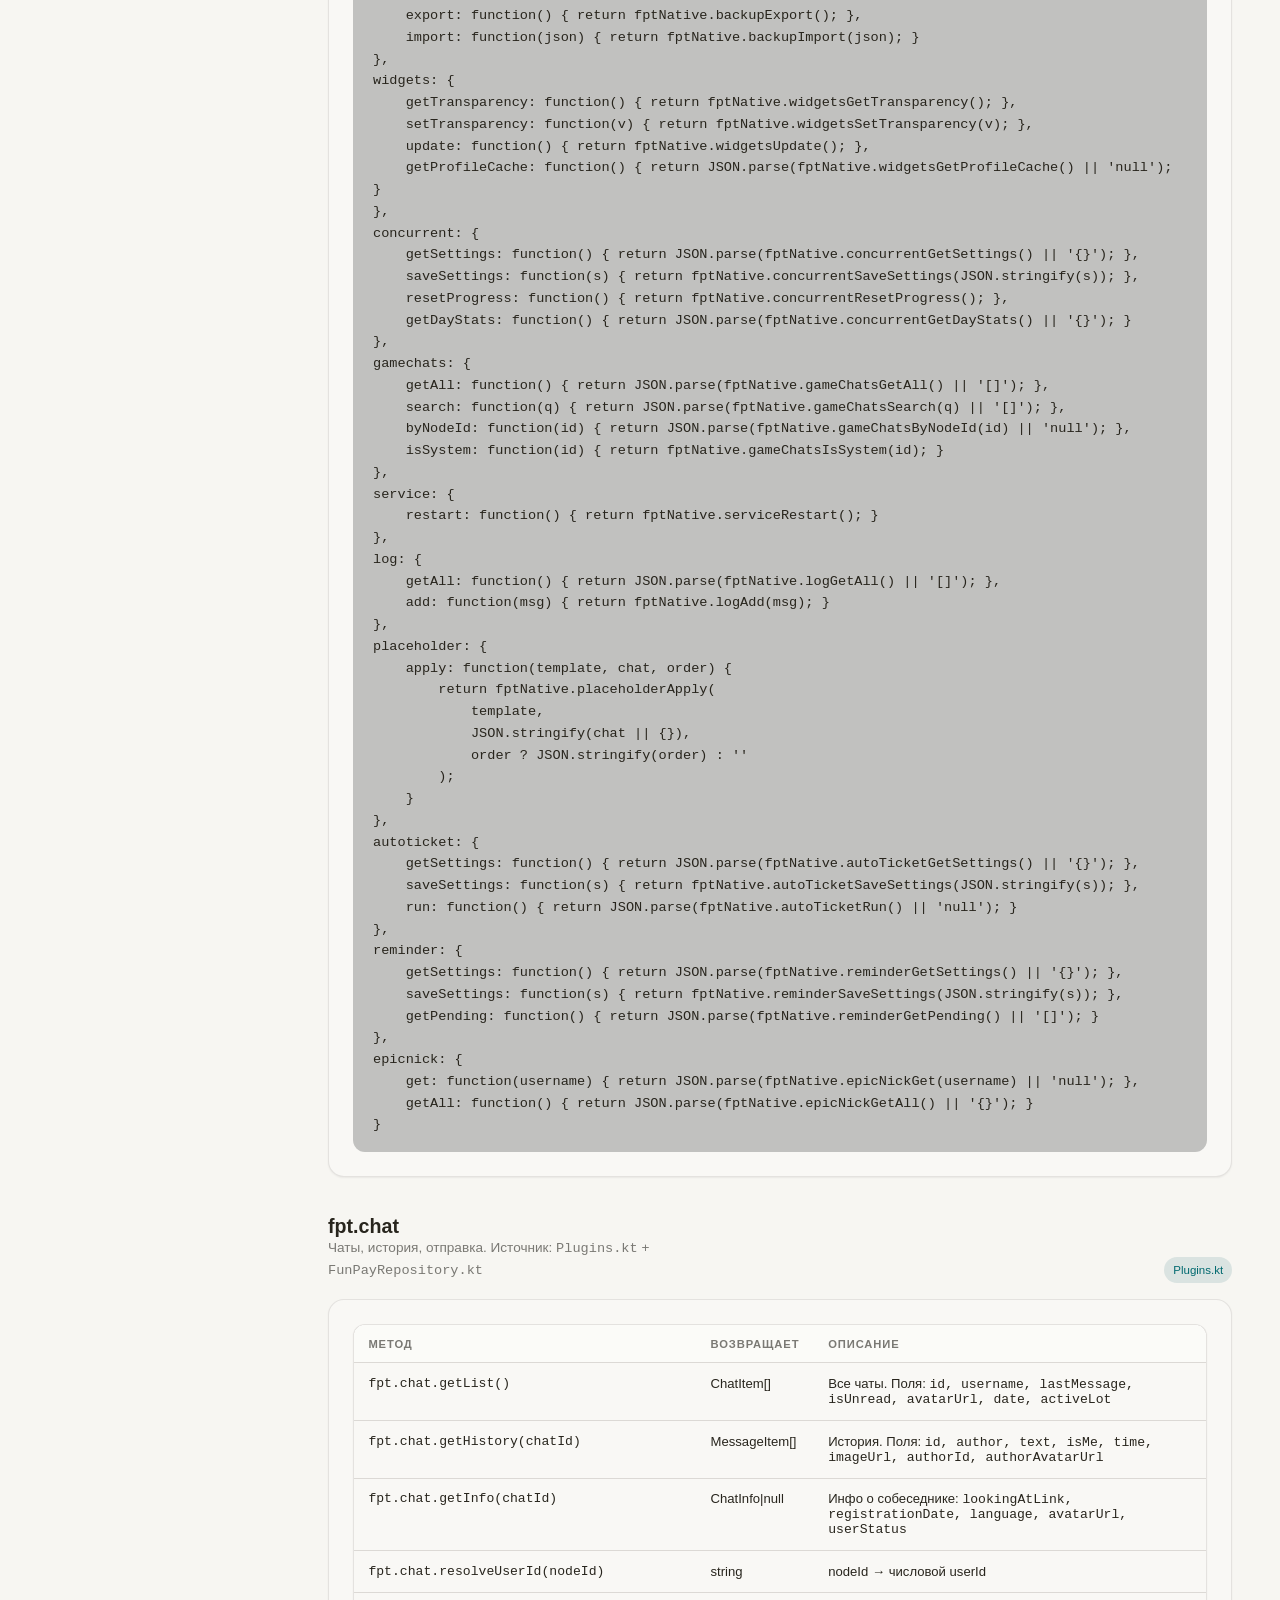
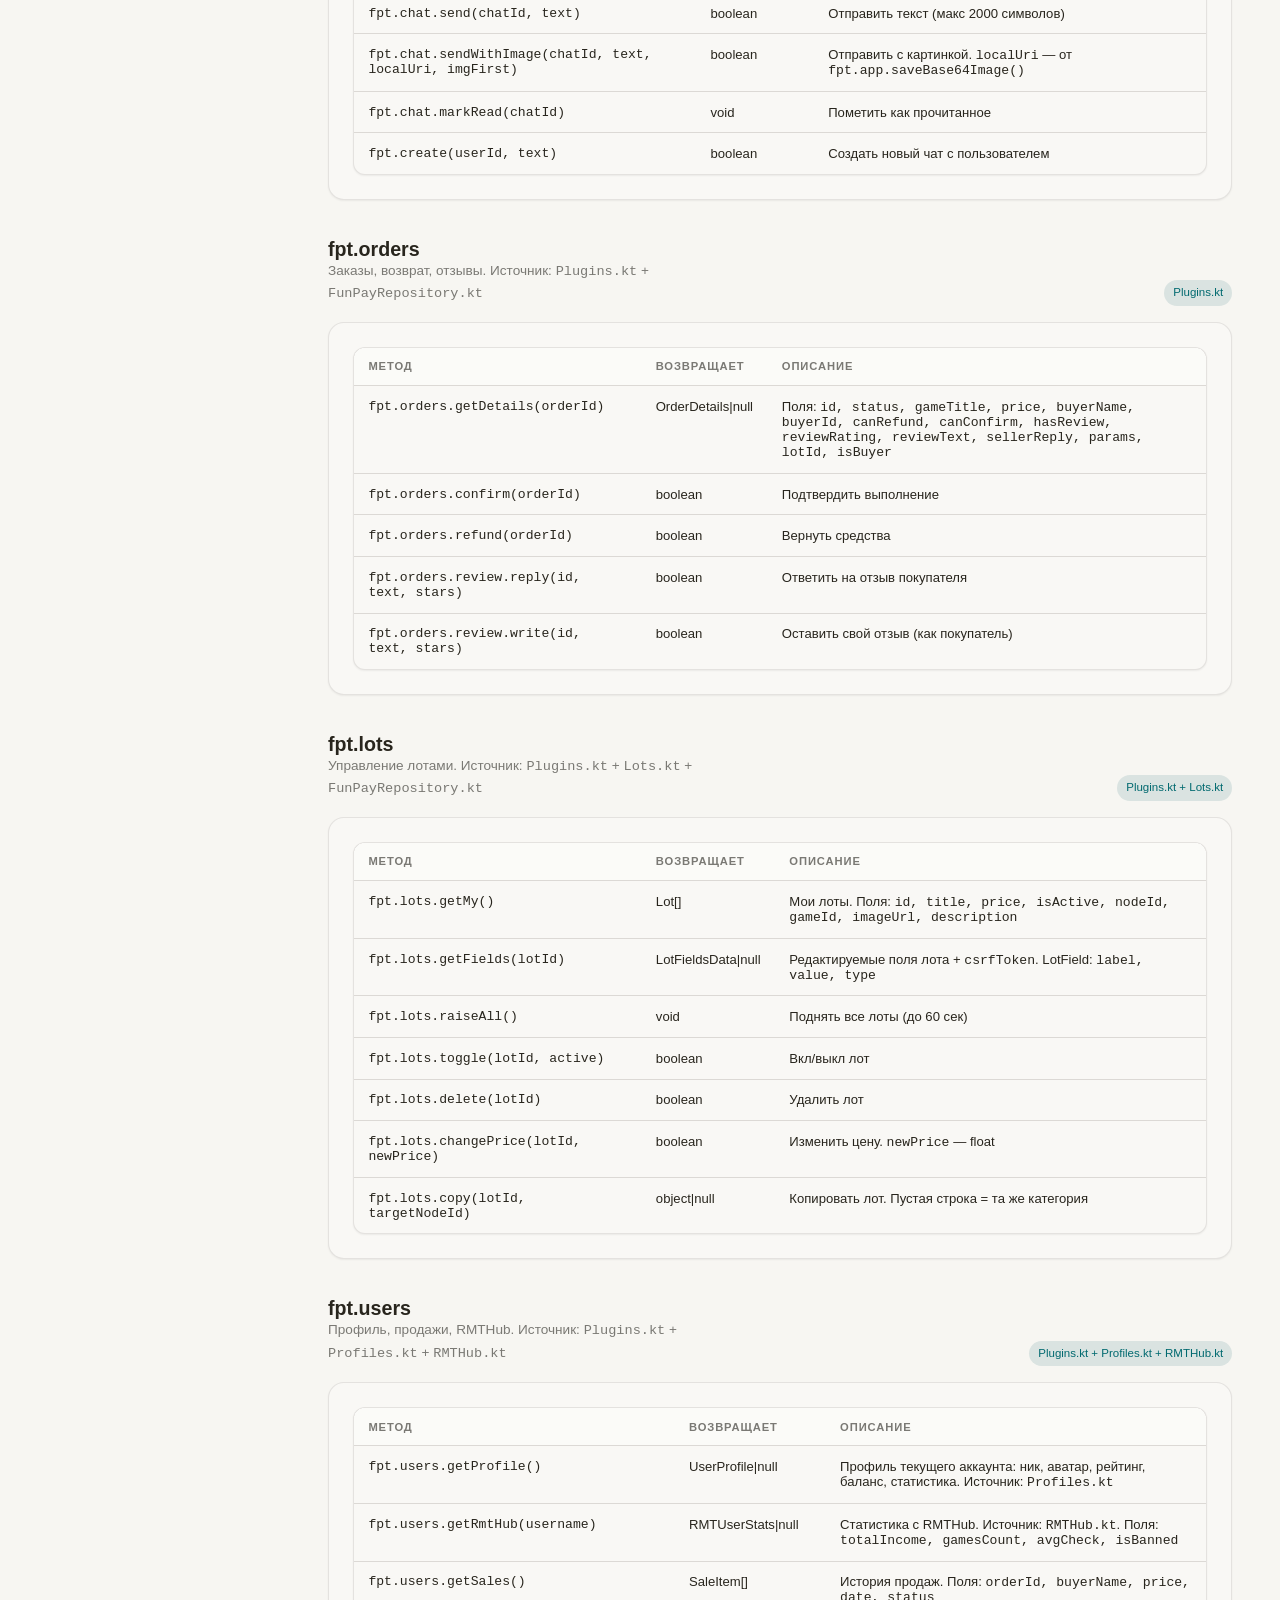
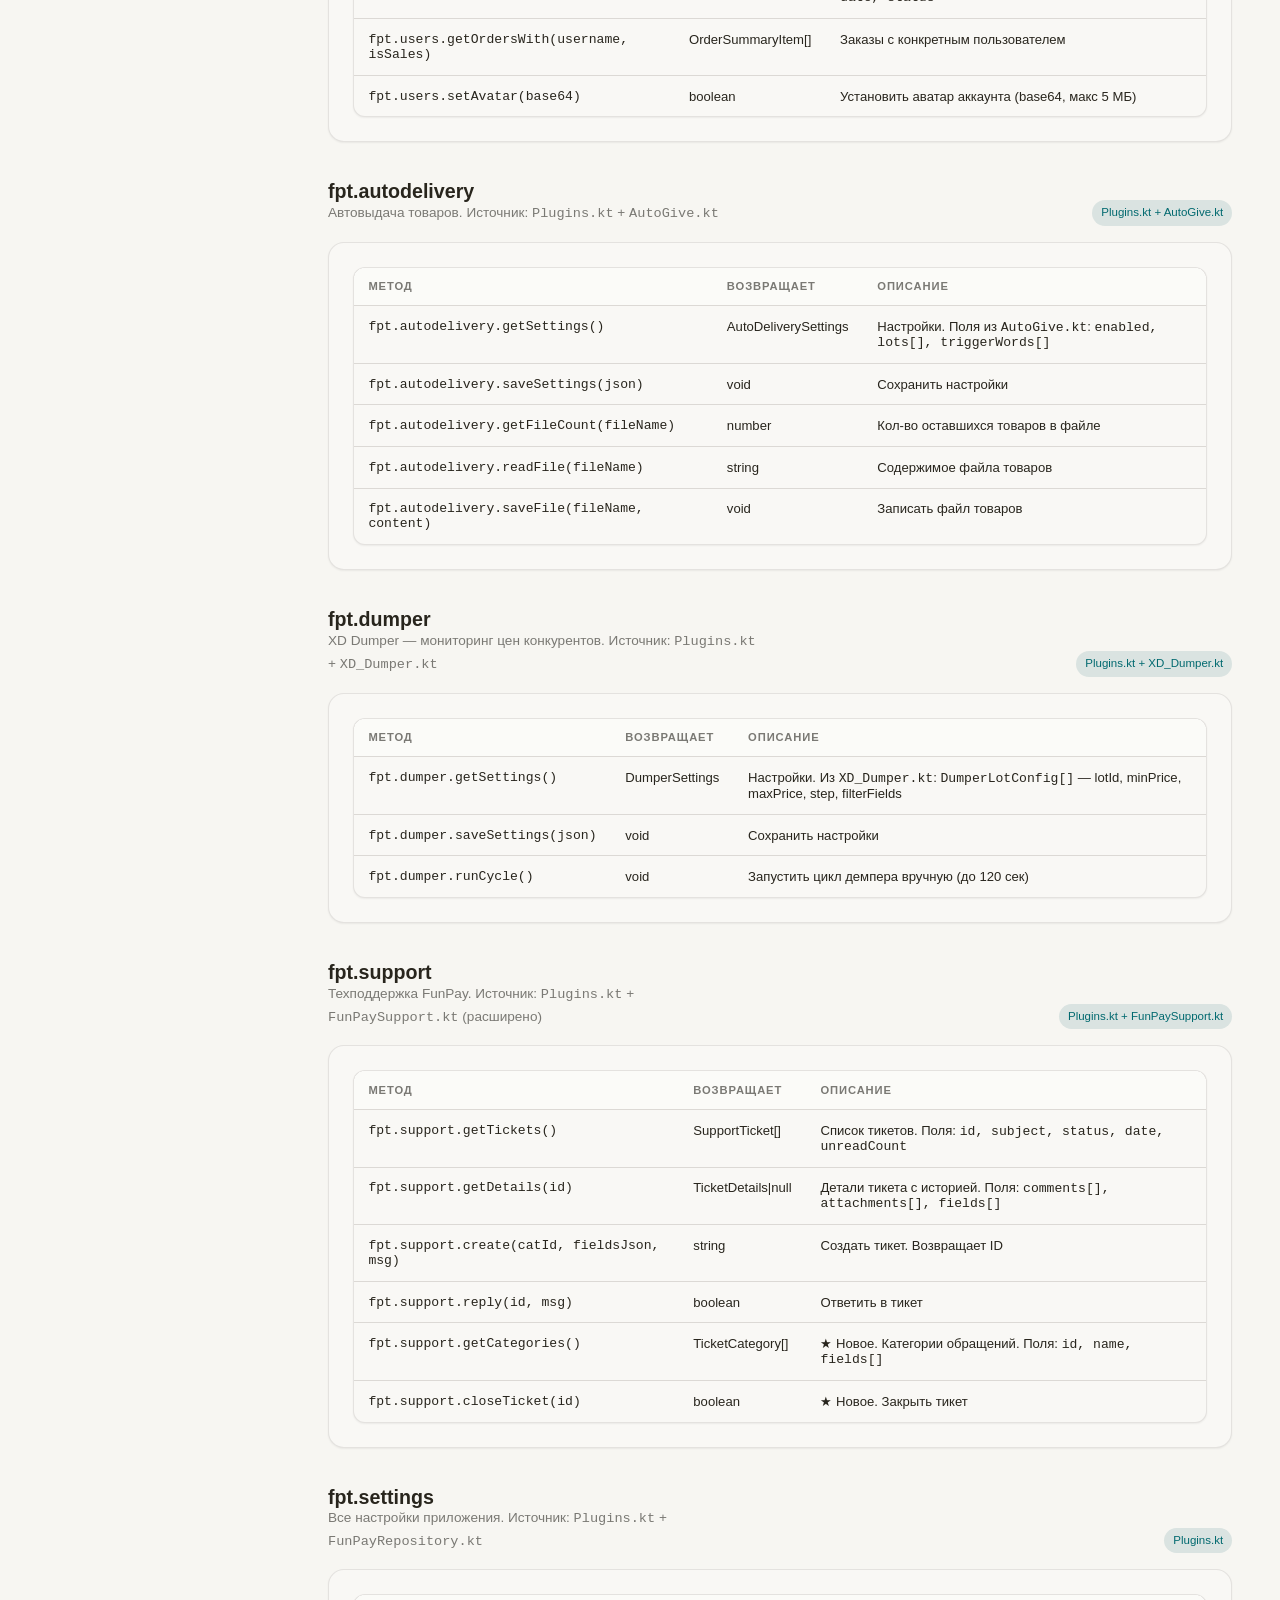
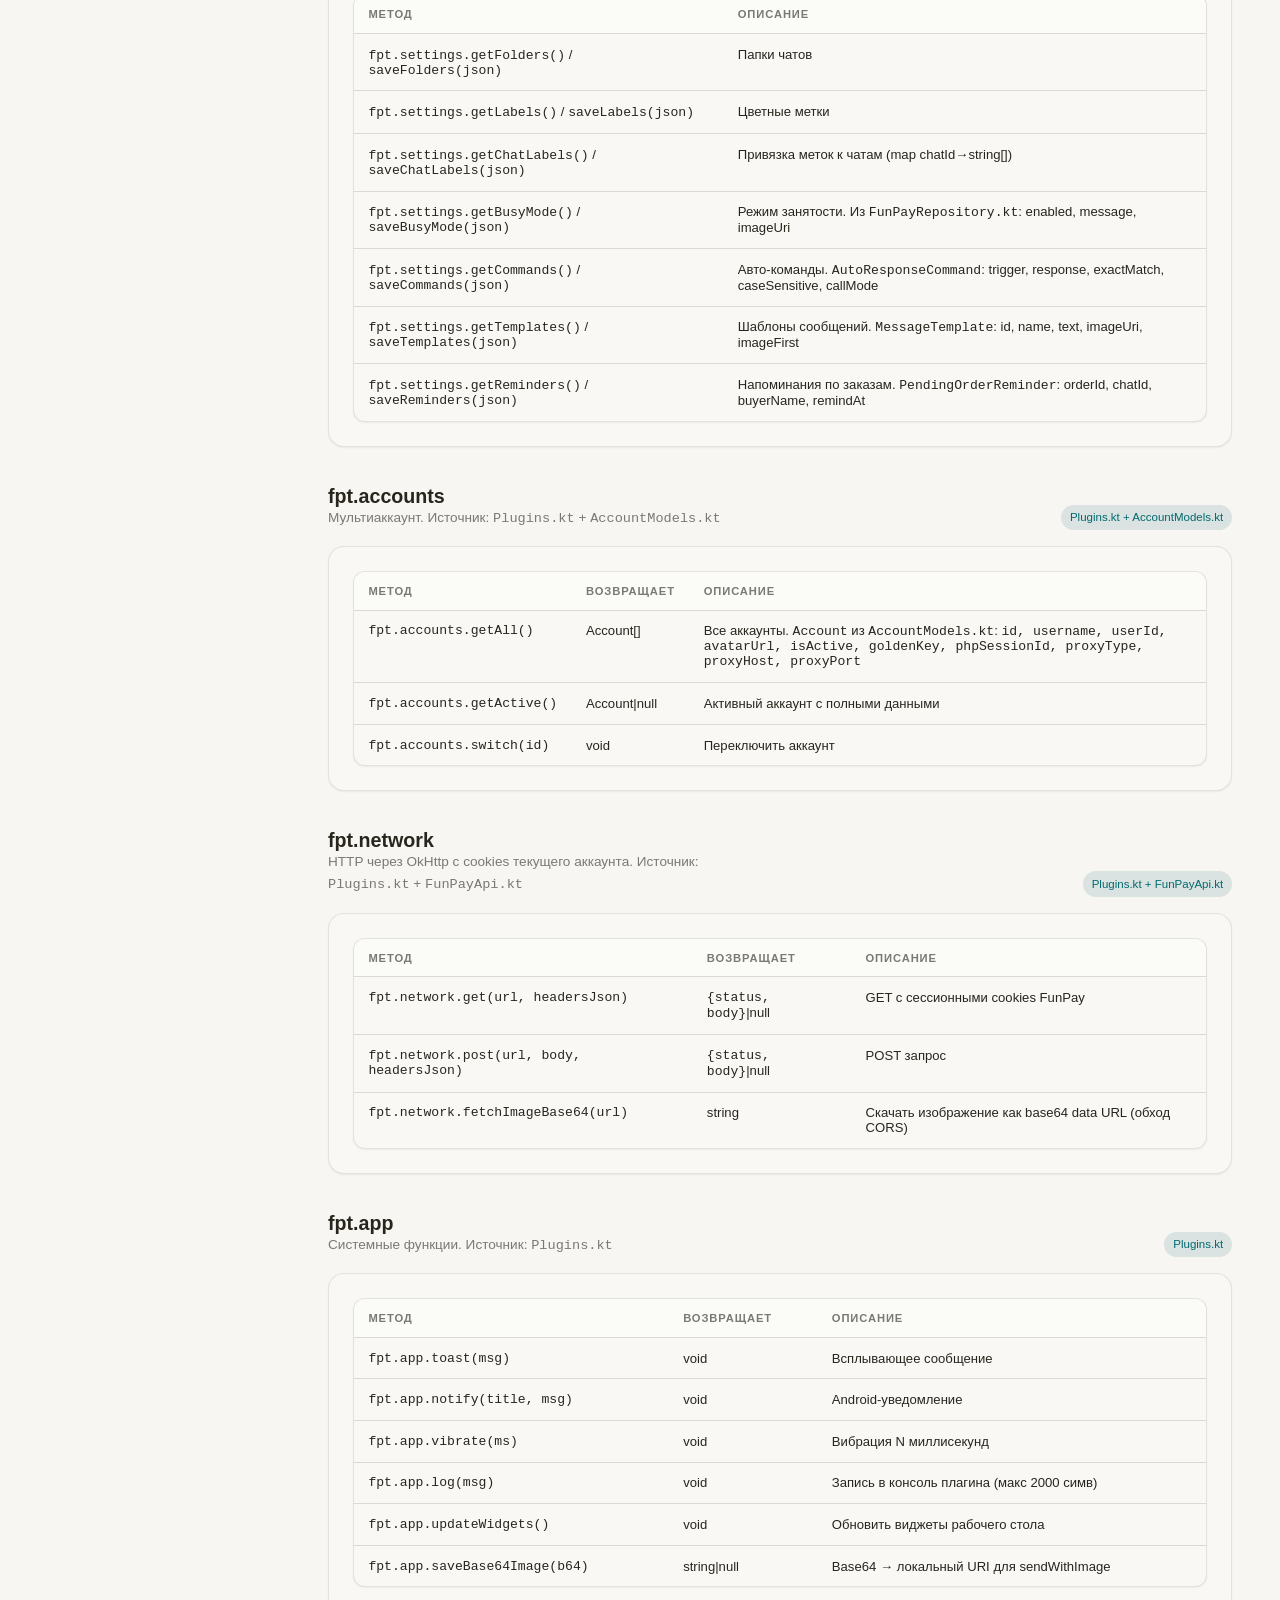
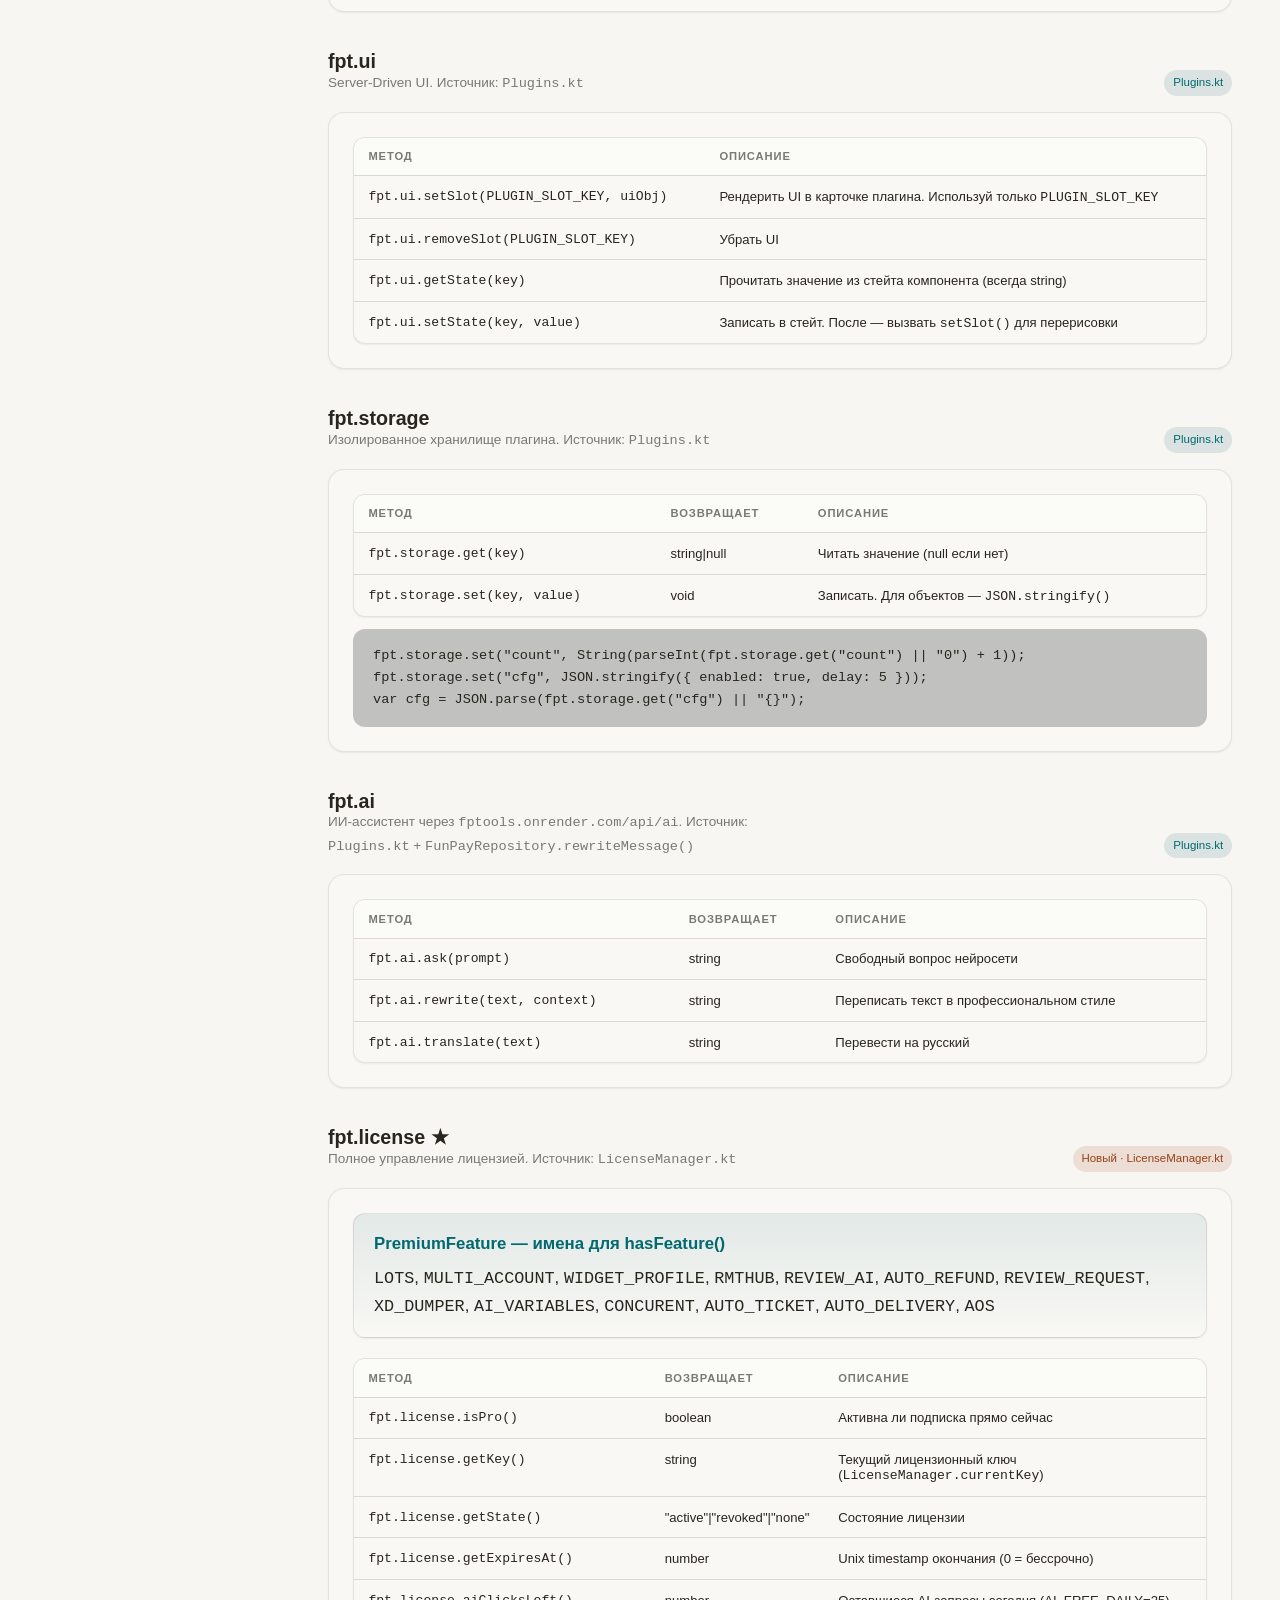
==== commit e16273dd: "Update index.html" ====
--- a/index.html
+++ b/index.html
@@ -1,5 +1,5 @@
- ТУТ МОГЛА БЫ БЫТЬ ВАША РЕКЛАМА
-html = r'''<!doctype html>
+        РАЗРАБОТЧМК API @proggmer
+<!doctype html>
 <html lang="ru" data-theme="dark">
 <head>
 <meta charset="UTF-8"/>
